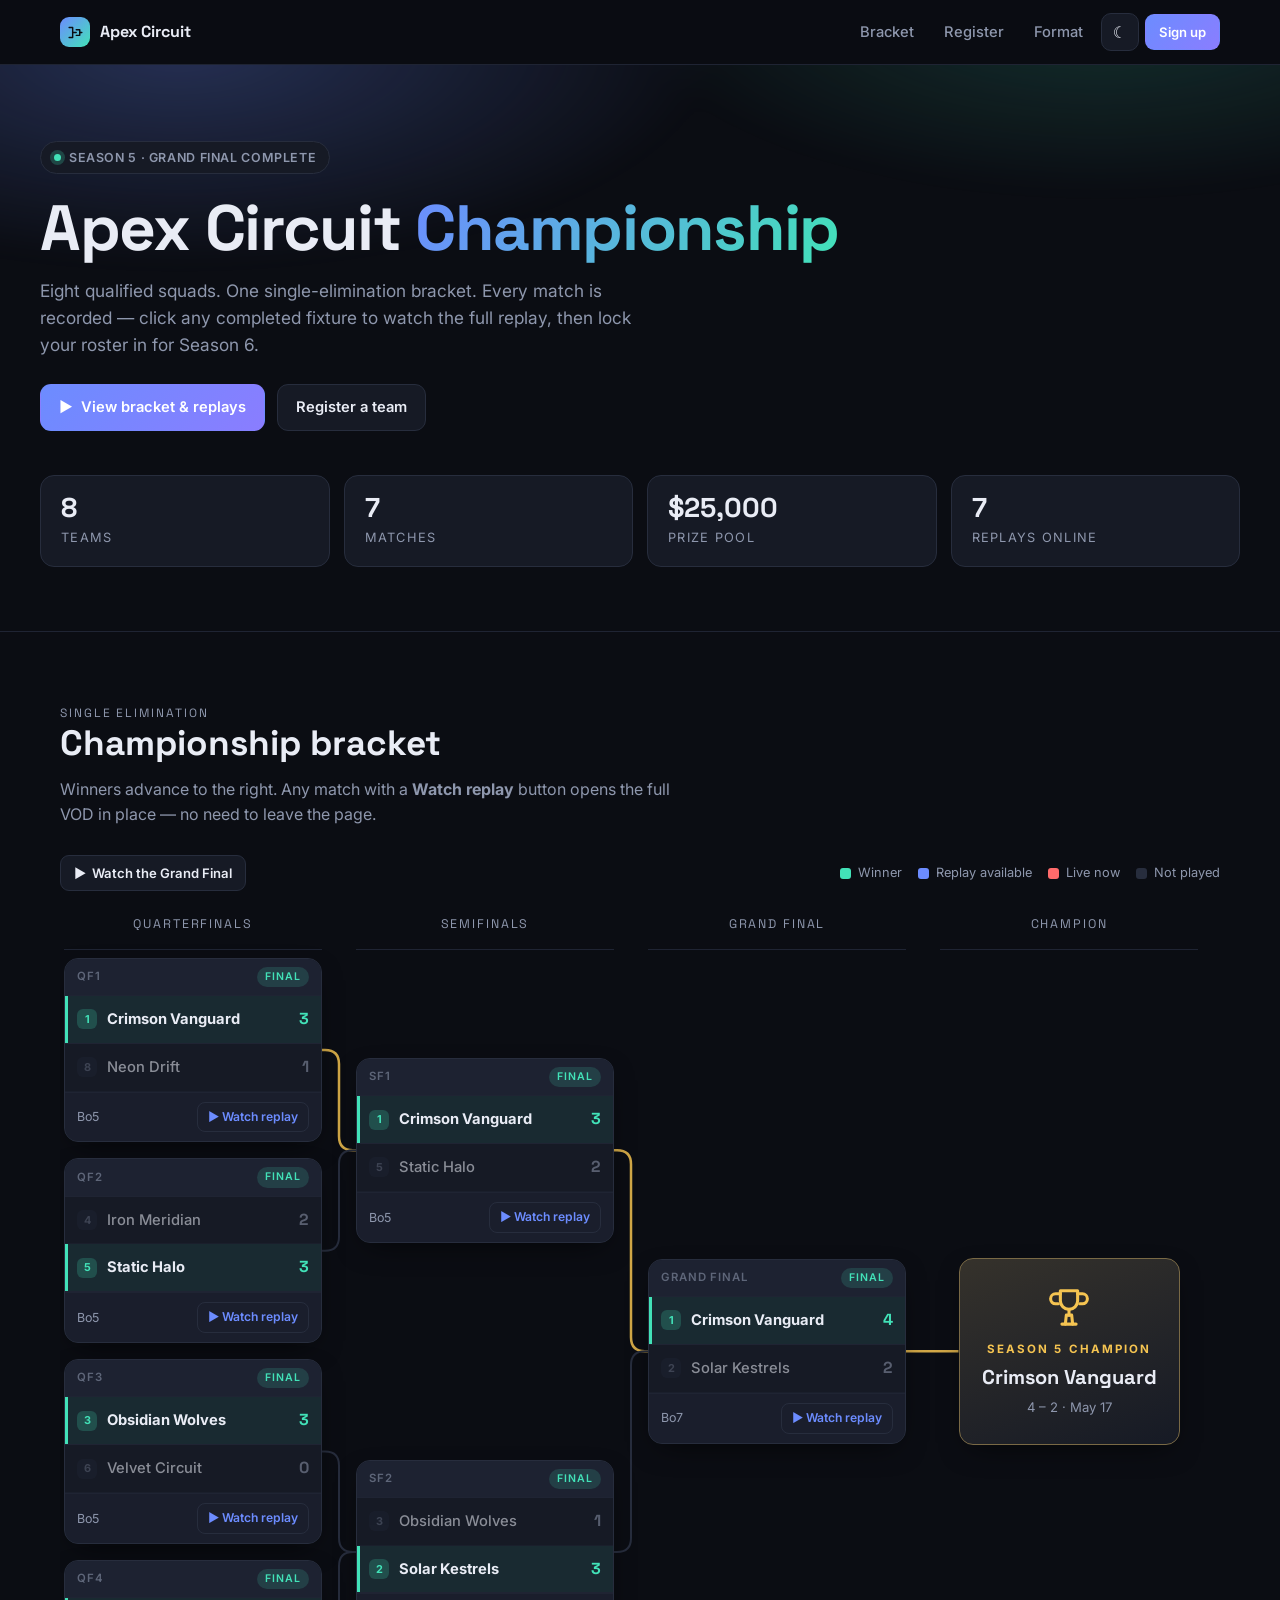
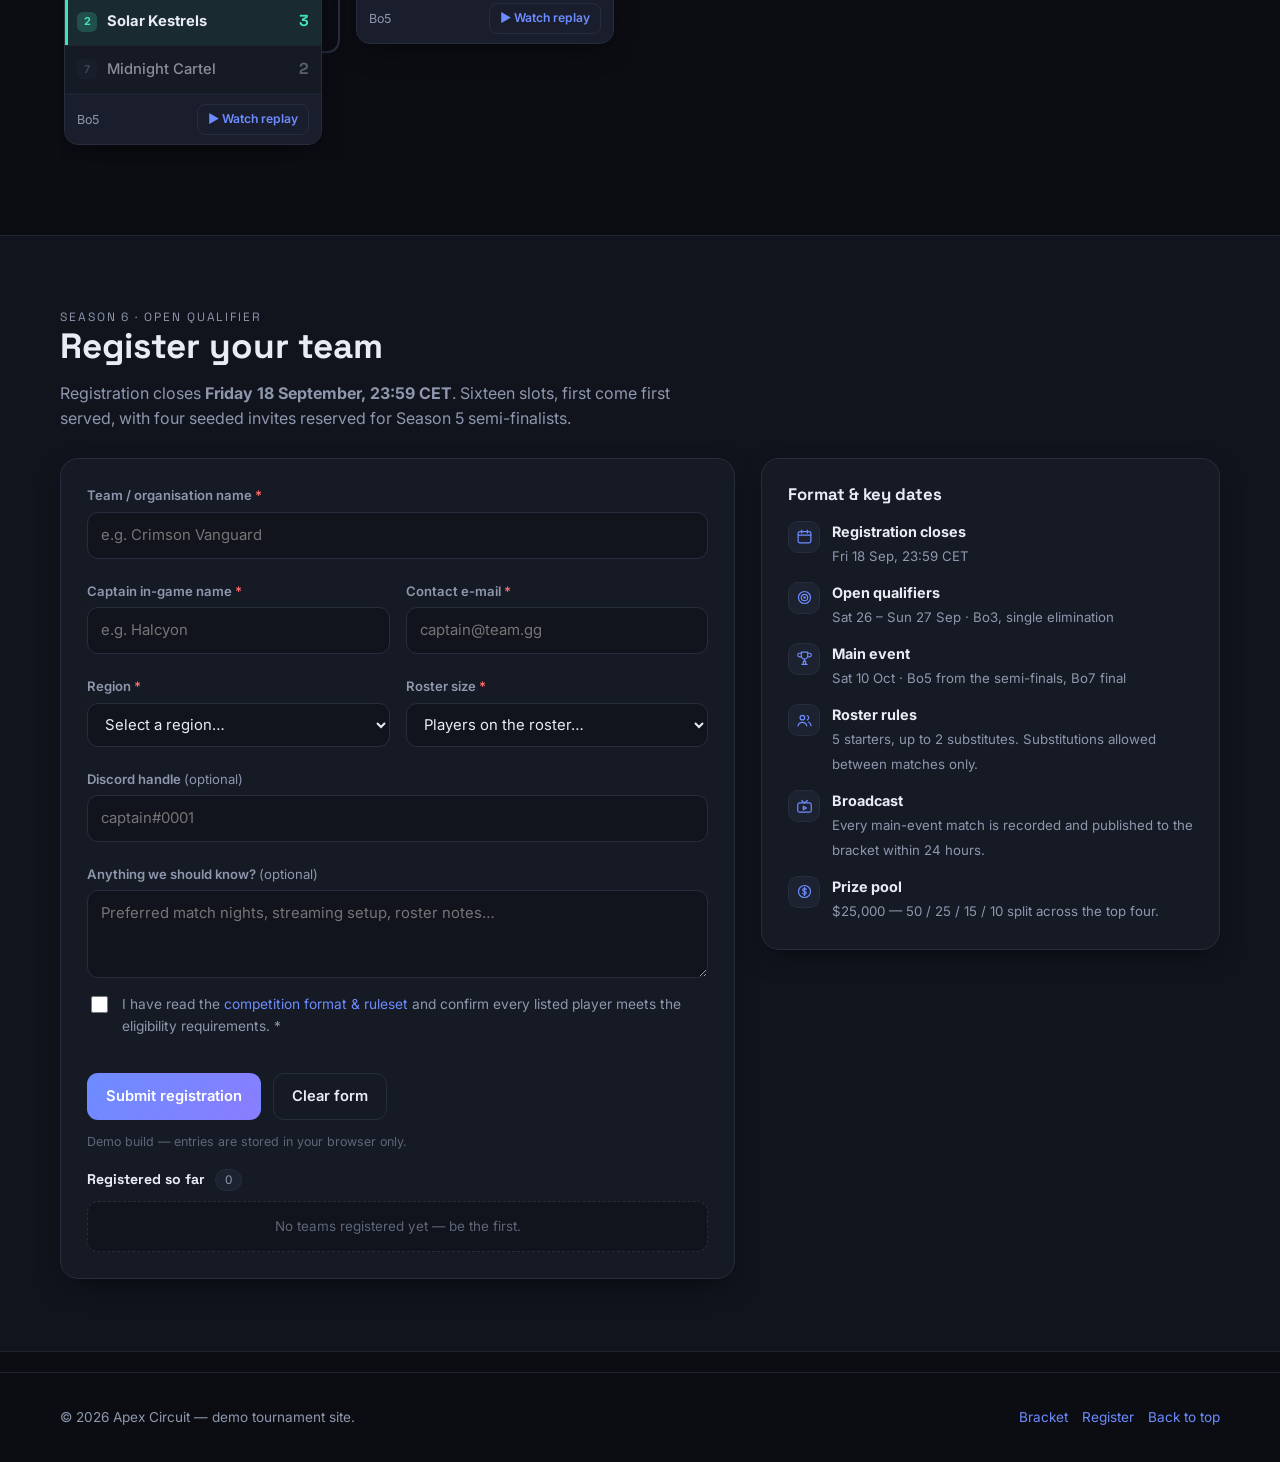
==== index.html @ 9f311370 "initial commit" ====
<!DOCTYPE html>
<html lang="en" data-theme="dark">
<head>
<meta charset="utf-8">
<meta name="viewport" content="width=device-width, initial-scale=1">
<title>Apex Circuit — Season 5 Championship</title>
<meta name="description" content="Live single-elimination bracket, match replays and open registration for the Apex Circuit championship series.">
<link rel="preconnect" href="https://fonts.googleapis.com">
<link rel="preconnect" href="https://fonts.gstatic.com" crossorigin>
<link href="https://fonts.googleapis.com/css2?family=Inter:wght@400;500;600;700&family=Space+Grotesk:wght@500;700&display=swap" rel="stylesheet">
<link rel="icon" href="data:image/svg+xml,<svg xmlns='http://www.w3.org/2000/svg' viewBox='0 0 100 100'><text y='.9em' font-size='90'>&#127942;</text></svg>">
<style>
/* ============================================================
   1. DESIGN TOKENS
   ============================================================ */
:root{
  --bg:#0b0d13;
  --bg-soft:#11141d;
  --surface:#161a25;
  --surface-2:#1d2231;
  --line:#272d3d;
  --line-soft:#1f2433;
  --text:#e9ecf5;
  --muted:#8e97ad;
  --faint:#5e6679;
  --accent:#6c8cff;
  --accent-2:#42e2b8;
  --gold:#f5c451;
  --danger:#ff6b6b;
  --shadow:0 10px 30px -12px rgba(0,0,0,.75);
  --radius:14px;
  --font:"Inter",system-ui,-apple-system,"Segoe UI",Roboto,sans-serif;
  --font-display:"Space Grotesk","Inter",system-ui,sans-serif;
  --maxw:1200px;
}
:root[data-theme="light"]{
  --bg:#f4f6fb;
  --bg-soft:#ffffff;
  --surface:#ffffff;
  --surface-2:#eef1f8;
  --line:#dde2ee;
  --line-soft:#e7eaf3;
  --text:#161a25;
  --muted:#5b6479;
  --faint:#8d95a8;
  --accent:#3b5bdb;
  --accent-2:#0ca678;
  --gold:#b8860b;
  --shadow:0 10px 30px -14px rgba(20,28,60,.28);
}

/* ============================================================
   2. BASE
   ============================================================ */
*,*::before,*::after{box-sizing:border-box}
html{scroll-behavior:smooth;scroll-padding-top:80px}
body{
  margin:0;background:var(--bg);color:var(--text);
  font-family:var(--font);font-size:16px;line-height:1.55;
  -webkit-font-smoothing:antialiased;
}
img{max-width:100%;display:block}
h1,h2,h3{font-family:var(--font-display);line-height:1.15;margin:0 0 .4em}
a{color:var(--accent);text-decoration:none}
a:hover{text-decoration:underline}
button{font:inherit;color:inherit}
:focus-visible{outline:2px solid var(--accent);outline-offset:3px;border-radius:6px}
.wrap{width:100%;max-width:var(--maxw);margin:0 auto;padding:0 20px}
.section{padding:72px 0}
.section__head{margin-bottom:28px}
.eyebrow{
  font-family:var(--font-display);font-size:.75rem;letter-spacing:.16em;
  text-transform:uppercase;color:var(--accent-2);margin:0 0 8px;
}
.section__head h2{font-size:clamp(1.6rem,3.4vw,2.2rem)}
.section__head p{color:var(--muted);margin:0;max-width:62ch}
.sr-only{position:absolute;width:1px;height:1px;padding:0;margin:-1px;overflow:hidden;clip:rect(0 0 0 0);white-space:nowrap;border:0}

/* ============================================================
   3. NAV
   ============================================================ */
.nav{
  position:sticky;top:0;z-index:60;
  background:color-mix(in srgb,var(--bg) 86%,transparent);
  backdrop-filter:blur(12px);border-bottom:1px solid var(--line-soft);
}
.nav__inner{display:flex;align-items:center;gap:18px;height:64px}
.brand{display:flex;align-items:center;gap:10px;font-family:var(--font-display);font-weight:700;color:var(--text)}
.brand:hover{text-decoration:none}
.brand__mark{
  width:30px;height:30px;border-radius:9px;display:grid;place-items:center;
  background:linear-gradient(135deg,var(--accent),var(--accent-2));color:#0b0d13;
}
.nav__links{display:flex;gap:6px;margin-left:auto;align-items:center}
.nav__links a:not(.btn){
  color:var(--muted);font-size:.92rem;font-weight:500;
  padding:8px 12px;border-radius:9px;
}
.nav__links a:not(.btn):hover{color:var(--text);background:var(--surface);text-decoration:none}
.nav__links a.btn:hover{text-decoration:none}
.btn{
  display:inline-flex;align-items:center;justify-content:center;gap:8px;
  padding:11px 18px;border-radius:11px;border:1px solid transparent;
  font-weight:600;font-size:.92rem;cursor:pointer;
  transition:transform .12s ease,filter .15s ease,background .15s ease,border-color .15s ease;
}
.btn:hover{text-decoration:none;transform:translateY(-1px)}
.btn:active{transform:translateY(0)}
.btn--primary{background:linear-gradient(135deg,var(--accent),#8a7dff);color:#fff}
.btn--primary:hover{filter:brightness(1.08)}
.btn--ghost{background:var(--surface);border-color:var(--line);color:var(--text)}
.btn--ghost:hover{border-color:var(--accent);color:var(--text)}
.btn--sm{padding:7px 13px;font-size:.82rem;border-radius:9px}
.icon-btn{
  width:38px;height:38px;display:grid;place-items:center;border-radius:10px;
  background:var(--surface);border:1px solid var(--line);cursor:pointer;
}
.icon-btn:hover{border-color:var(--accent)}
@media(max-width:760px){
  .nav__links a[data-optional]{display:none}
}
@media(max-width:560px){
  .nav__links a:not(.btn){display:none}
  .nav__links{gap:8px}
}

/* ============================================================
   4. HERO
   ============================================================ */
.hero{position:relative;overflow:hidden;border-bottom:1px solid var(--line-soft)}
.hero::before{
  content:"";position:absolute;inset:-40% -10% auto -10%;height:520px;
  background:
    radial-gradient(50% 60% at 20% 40%,rgba(108,140,255,.28),transparent 70%),
    radial-gradient(45% 55% at 80% 30%,rgba(66,226,184,.18),transparent 70%);
  filter:blur(10px);pointer-events:none;
}
.hero__inner{position:relative;padding:76px 0 64px}
.badge{
  display:inline-flex;align-items:center;gap:8px;padding:6px 13px;border-radius:999px;
  background:var(--surface);border:1px solid var(--line);
  font-size:.78rem;font-weight:600;letter-spacing:.05em;text-transform:uppercase;color:var(--muted);
}
.dot{width:7px;height:7px;border-radius:50%;background:var(--accent-2);box-shadow:0 0 0 4px color-mix(in srgb,var(--accent-2) 22%,transparent)}
.hero h1{font-size:clamp(2.2rem,6vw,4rem);margin:18px 0 12px;letter-spacing:-.02em}
.hero h1 span{background:linear-gradient(120deg,var(--accent),var(--accent-2));-webkit-background-clip:text;background-clip:text;color:transparent}
.hero p.lead{color:var(--muted);font-size:1.08rem;max-width:56ch;margin:0 0 26px}
.hero__cta{display:flex;flex-wrap:wrap;gap:12px}
.stats{
  display:grid;grid-template-columns:repeat(auto-fit,minmax(150px,1fr));gap:14px;margin-top:44px;
}
.stat{
  background:var(--surface);border:1px solid var(--line);border-radius:var(--radius);
  padding:18px 20px;
}
.stat__k{font-family:var(--font-display);font-size:1.7rem;font-weight:700;line-height:1}
.stat__l{color:var(--muted);font-size:.8rem;text-transform:uppercase;letter-spacing:.1em;margin-top:7px}

/* ============================================================
   5. BRACKET
   ============================================================ */
.bracket-toolbar{
  display:flex;flex-wrap:wrap;align-items:center;gap:10px;margin-bottom:18px;
}
.legend{display:flex;gap:16px;flex-wrap:wrap;margin-left:auto;font-size:.8rem;color:var(--muted)}
.legend span{display:inline-flex;align-items:center;gap:7px}
.swatch{width:11px;height:11px;border-radius:3px;background:var(--line)}
.swatch--win{background:var(--accent-2)}
.swatch--live{background:var(--danger)}
.swatch--video{background:var(--accent)}

.bracket-scroll{
  overflow-x:auto;overflow-y:hidden;padding:6px 4px 18px;
  scrollbar-width:thin;scrollbar-color:var(--line) transparent;
  -webkit-overflow-scrolling:touch;
}
.bracket-scroll::-webkit-scrollbar{height:10px}
.bracket-scroll::-webkit-scrollbar-thumb{background:var(--line);border-radius:99px}
.bracket-canvas{position:relative;min-width:max-content}
.links{position:absolute;inset:0;width:100%;height:100%;pointer-events:none;overflow:visible}
.links path{fill:none;stroke:var(--line);stroke-width:2}
.links path.is-champ{stroke:var(--gold);stroke-width:2.5;opacity:.85}

.rounds{display:flex;gap:34px;position:relative;z-index:1}
.round{display:flex;flex-direction:column;flex:0 0 258px;width:258px}
.round__title{
  font-family:var(--font-display);font-size:.78rem;letter-spacing:.15em;text-transform:uppercase;
  color:var(--muted);text-align:center;padding-bottom:14px;margin-bottom:8px;
  border-bottom:1px solid var(--line-soft);
}
.round__body{flex:1;display:flex;flex-direction:column;justify-content:space-around;gap:16px}

.match{
  background:var(--surface);border:1px solid var(--line);border-radius:var(--radius);
  overflow:hidden;box-shadow:var(--shadow);cursor:default;
  transition:border-color .16s ease,transform .16s ease,box-shadow .16s ease;
  position:relative;
}
.match.is-playable{cursor:pointer}
.match.is-playable:hover,.match.is-playable:focus-visible{
  border-color:var(--accent);transform:translateY(-2px);
}
.match__meta{
  display:flex;align-items:center;justify-content:space-between;gap:8px;
  padding:8px 12px;background:var(--surface-2);border-bottom:1px solid var(--line-soft);
  font-size:.71rem;letter-spacing:.08em;text-transform:uppercase;color:var(--faint);font-weight:600;
}
.pill{
  display:inline-flex;align-items:center;gap:5px;padding:2px 8px;border-radius:999px;
  background:var(--line-soft);color:var(--muted);font-size:.66rem;
}
.pill--live{background:color-mix(in srgb,var(--danger) 18%,transparent);color:var(--danger)}
.pill--live .dot{background:var(--danger);box-shadow:none;animation:pulse 1.4s infinite}
@keyframes pulse{50%{opacity:.35}}
.pill--done{background:color-mix(in srgb,var(--accent-2) 15%,transparent);color:var(--accent-2)}

.team{
  display:flex;align-items:center;gap:10px;padding:11px 12px;
  border-bottom:1px solid var(--line-soft);position:relative;
}
.team:last-of-type{border-bottom:0}
.team.is-winner{background:color-mix(in srgb,var(--accent-2) 8%,transparent)}
.team.is-winner::before{
  content:"";position:absolute;left:0;top:0;bottom:0;width:3px;background:var(--accent-2);
}
.team.is-loser{opacity:.55}
.seed{
  flex:0 0 auto;min-width:20px;height:20px;border-radius:6px;display:grid;place-items:center;
  background:var(--surface-2);color:var(--faint);font-size:.68rem;font-weight:700;padding:0 5px;
}
.team.is-winner .seed{background:color-mix(in srgb,var(--accent-2) 20%,transparent);color:var(--accent-2)}
.team__name{
  flex:1;min-width:0;font-size:.92rem;font-weight:500;
  white-space:nowrap;overflow:hidden;text-overflow:ellipsis;
}
.team.is-winner .team__name{font-weight:700}
.team__name.is-tbd{color:var(--faint);font-style:italic;font-weight:400}
.team__score{
  font-family:var(--font-display);font-weight:700;font-size:1rem;
  min-width:22px;text-align:right;color:var(--muted);
}
.team.is-winner .team__score{color:var(--accent-2)}

.match__foot{
  display:flex;align-items:center;gap:8px;padding:9px 12px;
  border-top:1px solid var(--line-soft);background:color-mix(in srgb,var(--surface-2) 60%,transparent);
  font-size:.78rem;color:var(--muted);
}
.match__foot .watch{
  margin-left:auto;display:inline-flex;align-items:center;gap:6px;
  background:transparent;border:1px solid var(--line);color:var(--accent);
  padding:5px 10px;border-radius:8px;font-size:.76rem;font-weight:600;cursor:pointer;
}
.match.is-playable:hover .watch{background:var(--accent);border-color:var(--accent);color:#fff}

/* Champion column */
.champ-card{
  align-self:center;margin:auto 0;text-align:center;padding:26px 22px;
  background:linear-gradient(160deg,color-mix(in srgb,var(--gold) 14%,var(--surface)),var(--surface));
  border:1px solid color-mix(in srgb,var(--gold) 40%,var(--line));
  border-radius:var(--radius);box-shadow:var(--shadow);
}
.champ-card .trophy{display:flex;justify-content:center;color:var(--gold);line-height:0}
.champ-card .trophy svg{width:46px;height:46px}
.champ-card .label{
  font-size:.72rem;letter-spacing:.18em;text-transform:uppercase;color:var(--gold);
  font-weight:700;margin:10px 0 4px;
}
.champ-card .name{font-family:var(--font-display);font-size:1.25rem;font-weight:700}
.champ-card .sub{color:var(--muted);font-size:.82rem;margin-top:4px}

.scroll-hint{display:none;font-size:.8rem;color:var(--faint);margin-top:-6px}
@media(max-width:900px){.scroll-hint{display:block}}

/* ============================================================
   6. MODAL / VIDEO
   ============================================================ */
dialog#videoModal{
  border:0;padding:0;background:transparent;color:var(--text);
  width:min(940px,94vw);max-width:none;
}
dialog#videoModal::backdrop{background:rgba(5,7,12,.82);backdrop-filter:blur(4px)}
.modal{
  background:var(--surface);border:1px solid var(--line);border-radius:18px;
  overflow:hidden;box-shadow:0 30px 80px -30px #000;
}
.modal__head{display:flex;align-items:flex-start;gap:14px;padding:18px 20px}
.modal__head h3{margin:0;font-size:1.05rem}
.modal__head .meta{color:var(--muted);font-size:.82rem;margin-top:3px}
.modal__close{
  margin-left:auto;flex:0 0 auto;width:34px;height:34px;border-radius:9px;
  background:var(--surface-2);border:1px solid var(--line);cursor:pointer;font-size:1rem;line-height:1;
}
.modal__close:hover{border-color:var(--danger);color:var(--danger)}
.video-frame{position:relative;aspect-ratio:16/9;background:#000;width:100%}
.video-frame iframe{position:absolute;inset:0;width:100%;height:100%;border:0}
.video-fallback{
  position:absolute;inset:0;display:grid;place-content:center;gap:14px;justify-items:center;
  text-align:center;padding:24px;background:var(--surface-2);
}
.modal__score{
  display:flex;align-items:center;justify-content:center;gap:18px;
  padding:16px 20px;border-top:1px solid var(--line-soft);flex-wrap:wrap;
}
.modal__team{display:flex;align-items:center;gap:9px;font-weight:600}
.modal__team.win{color:var(--accent-2)}
.modal__team .s{font-family:var(--font-display);font-size:1.35rem}
.modal__vs{color:var(--faint);font-size:.78rem;letter-spacing:.14em;text-transform:uppercase}
.modal__foot{padding:0 20px 18px;display:flex;gap:10px;flex-wrap:wrap;justify-content:center}

/* ============================================================
   7. SIGNUP
   ============================================================ */
.signup-grid{display:grid;grid-template-columns:1.25fr .85fr;gap:26px;align-items:start}
@media(max-width:860px){.signup-grid{grid-template-columns:1fr}}
.card{
  background:var(--surface);border:1px solid var(--line);
  border-radius:18px;padding:26px;box-shadow:var(--shadow);
}
.form-grid{display:grid;grid-template-columns:1fr 1fr;gap:16px}
@media(max-width:620px){.form-grid{grid-template-columns:1fr}}
.field{display:flex;flex-direction:column;gap:6px}
.field--full{grid-column:1/-1}
.field label{font-size:.82rem;font-weight:600;color:var(--muted)}
.field label .req{color:var(--danger)}
.field input,.field select,.field textarea{
  width:100%;padding:11px 13px;border-radius:11px;
  background:var(--bg-soft);border:1px solid var(--line);color:var(--text);
  font:inherit;font-size:.93rem;transition:border-color .15s ease,box-shadow .15s ease;
}
.field textarea{resize:vertical;min-height:88px}
.field input:focus,.field select:focus,.field textarea:focus{
  outline:0;border-color:var(--accent);box-shadow:0 0 0 3px color-mix(in srgb,var(--accent) 22%,transparent);
}
.field.has-error input,.field.has-error select{border-color:var(--danger)}
.err{color:var(--danger);font-size:.76rem;margin:0}
.err:not(:empty){margin-top:4px}
.check{
  grid-column:1/-1;display:flex;gap:11px;align-items:flex-start;
  font-size:.86rem;color:var(--muted);
}
.check input{width:17px;height:17px;margin-top:2px;accent-color:var(--accent);flex:0 0 auto}
.form-actions{grid-column:1/-1;display:flex;gap:12px;align-items:center;flex-wrap:wrap;margin-top:4px}
.form-note{font-size:.78rem;color:var(--faint)}

.info-list{list-style:none;margin:0;padding:0;display:grid;gap:14px}
.info-list li{display:flex;gap:12px;align-items:flex-start}
.info-list .ico{
  flex:0 0 auto;width:32px;height:32px;border-radius:10px;display:grid;place-items:center;
  background:var(--surface-2);border:1px solid var(--line);color:var(--accent);
}
.info-list .ico svg{width:17px;height:17px}
.info-list b{display:block;font-size:.9rem}
.info-list span{color:var(--muted);font-size:.83rem}

.roster{margin-top:18px}
.roster__head{display:flex;align-items:center;gap:10px;margin-bottom:10px}
.roster__head h4{margin:0;font-size:.88rem;font-family:var(--font-display)}
.roster__count{
  background:var(--surface-2);border:1px solid var(--line);border-radius:999px;
  padding:1px 9px;font-size:.74rem;color:var(--muted);
}
.roster ul{list-style:none;margin:0;padding:0;display:grid;gap:8px;max-height:260px;overflow:auto}
.roster li{
  display:flex;align-items:center;gap:10px;padding:9px 12px;
  background:var(--bg-soft);border:1px solid var(--line-soft);border-radius:11px;font-size:.86rem;
}
.roster li .t{font-weight:600;flex:1;min-width:0;overflow:hidden;text-overflow:ellipsis;white-space:nowrap}
.roster li .r{color:var(--faint);font-size:.74rem;text-transform:uppercase;letter-spacing:.08em}
.roster li button{
  background:transparent;border:0;color:var(--faint);cursor:pointer;padding:2px 4px;border-radius:6px;
}
.roster li button:hover{color:var(--danger)}
.roster .empty{color:var(--faint);font-size:.84rem;padding:14px;text-align:center;
  border:1px dashed var(--line);border-radius:11px}

/* Toast */
.toast{
  position:fixed;left:50%;bottom:26px;transform:translate(-50%,16px);
  opacity:0;pointer-events:none;visibility:hidden;
  background:var(--surface);border:1px solid var(--accent-2);color:var(--text);
  padding:13px 20px;border-radius:13px;box-shadow:var(--shadow);z-index:200;
  display:flex;align-items:center;gap:10px;font-size:.9rem;font-weight:500;
  transition:transform .32s cubic-bezier(.2,.9,.3,1.2),opacity .24s ease,visibility .24s;
  max-width:92vw;
}
.toast.show{transform:translate(-50%,0);opacity:1;pointer-events:auto;visibility:visible}

/* ============================================================
   8. FOOTER
   ============================================================ */
.footer{border-top:1px solid var(--line-soft);padding:34px 0;margin-top:20px}
.footer__inner{display:flex;flex-wrap:wrap;gap:14px;align-items:center;color:var(--muted);font-size:.85rem}
.footer__inner .sp{margin-left:auto}

@media(prefers-reduced-motion:reduce){
  *,*::before,*::after{animation-duration:.01ms!important;transition-duration:.01ms!important}
  html{scroll-behavior:auto}
}
</style>
</head>
<body>

<!-- ============================ NAV ============================ -->
<header class="nav">
  <div class="wrap nav__inner">
    <a class="brand" href="#top"><span class="brand__mark"><svg viewBox="0 0 24 24" width="17" height="17" fill="none" stroke="currentColor" stroke-width="2" stroke-linecap="round" stroke-linejoin="round" aria-hidden="true"><path d="M3 5h5v14H3"/><path d="M8 12h5"/><path d="M13 8h5v8h-5"/><path d="M18 12h3"/></svg></span> Apex&nbsp;Circuit</a>
    <nav class="nav__links">
      <a href="#bracket">Bracket</a>
      <a href="#signup">Register</a>
      <a href="#rules" data-optional>Format</a>
      <button class="icon-btn" id="themeToggle" type="button" aria-label="Toggle colour theme" title="Toggle colour theme">&#9790;</button>
      <a class="btn btn--primary btn--sm" href="#signup">Sign up</a>
    </nav>
  </div>
</header>

<!-- ============================ HERO ============================ -->
<main id="top">
<section class="hero">
  <div class="wrap hero__inner">
    <span class="badge"><span class="dot"></span> Season 5 &middot; Grand Final complete</span>
    <h1>Apex Circuit <span>Championship</span></h1>
    <p class="lead">Eight qualified squads. One single-elimination bracket. Every match is recorded &mdash;
      click any completed fixture to watch the full replay, then lock your roster in for Season&nbsp;6.</p>
    <div class="hero__cta">
      <a class="btn btn--primary" href="#bracket">&#9654;&nbsp; View bracket &amp; replays</a>
      <a class="btn btn--ghost" href="#signup">Register a team</a>
    </div>
    <div class="stats">
      <div class="stat"><div class="stat__k" id="statTeams">8</div><div class="stat__l">Teams</div></div>
      <div class="stat"><div class="stat__k" id="statMatches">7</div><div class="stat__l">Matches</div></div>
      <div class="stat"><div class="stat__k">$25,000</div><div class="stat__l">Prize pool</div></div>
      <div class="stat"><div class="stat__k" id="statReplays">7</div><div class="stat__l">Replays online</div></div>
    </div>
  </div>
</section>

<!-- ============================ BRACKET ============================ -->
<section class="section" id="bracket">
  <div class="wrap">
    <div class="section__head">
      <p class="eyebrow">Single elimination</p>
      <h2>Championship bracket</h2>
      <p>Winners advance to the right. Any match with a <strong>Watch replay</strong> button opens the full VOD in place &mdash; no need to leave the page.</p>
    </div>

    <div class="bracket-toolbar">
      <button class="btn btn--ghost btn--sm" id="watchFinal" type="button">&#9654;&nbsp; Watch the Grand Final</button>
      <div class="legend">
        <span><i class="swatch swatch--win"></i> Winner</span>
        <span><i class="swatch swatch--video"></i> Replay available</span>
        <span><i class="swatch swatch--live"></i> Live now</span>
        <span><i class="swatch"></i> Not played</span>
      </div>
    </div>
    <p class="scroll-hint">&#8592; Swipe sideways to see every round &#8594;</p>

    <div class="bracket-scroll" id="bracketScroll">
      <div class="bracket-canvas" id="bracketCanvas">
        <svg class="links" id="bracketLinks" aria-hidden="true"></svg>
        <div class="rounds" id="rounds"></div>
      </div>
    </div>
  </div>
</section>

<!-- ============================ SIGNUP ============================ -->
<section class="section" id="signup" style="background:var(--bg-soft);border-top:1px solid var(--line-soft);border-bottom:1px solid var(--line-soft)">
  <div class="wrap">
    <div class="section__head">
      <p class="eyebrow">Season 6 &middot; Open qualifier</p>
      <h2>Register your team</h2>
      <p>Registration closes <strong>Friday 18 September, 23:59 CET</strong>. Sixteen slots, first come first served, with four seeded invites reserved for Season&nbsp;5 semi-finalists.</p>
    </div>

    <div class="signup-grid">
      <!-- FORM -->
      <div class="card">
        <form id="signupForm" novalidate>
          <div class="form-grid">
            <div class="field field--full">
              <label for="team">Team / organisation name <span class="req">*</span></label>
              <input id="team" name="team" type="text" autocomplete="organization" placeholder="e.g. Crimson Vanguard" required>
              <p class="err" data-err-for="team"></p>
            </div>

            <div class="field">
              <label for="captain">Captain in-game name <span class="req">*</span></label>
              <input id="captain" name="captain" type="text" autocomplete="nickname" placeholder="e.g. Halcyon" required>
              <p class="err" data-err-for="captain"></p>
            </div>

            <div class="field">
              <label for="email">Contact e-mail <span class="req">*</span></label>
              <input id="email" name="email" type="email" autocomplete="email" placeholder="captain@team.gg" required>
              <p class="err" data-err-for="email"></p>
            </div>

            <div class="field">
              <label for="region">Region <span class="req">*</span></label>
              <select id="region" name="region" required>
                <option value="">Select a region&hellip;</option>
                <option>EU West</option>
                <option>EU Nordic</option>
                <option>North America</option>
                <option>South America</option>
                <option>APAC</option>
                <option>Oceania</option>
              </select>
              <p class="err" data-err-for="region"></p>
            </div>

            <div class="field">
              <label for="roster">Roster size <span class="req">*</span></label>
              <select id="roster" name="roster" required>
                <option value="">Players on the roster&hellip;</option>
                <option value="5">5 (starters only)</option>
                <option value="6">6 (one substitute)</option>
                <option value="7">7 (two substitutes)</option>
              </select>
              <p class="err" data-err-for="roster"></p>
            </div>

            <div class="field field--full">
              <label for="discord">Discord handle <span style="font-weight:400;text-transform:none">(optional)</span></label>
              <input id="discord" name="discord" type="text" placeholder="captain#0001">
              <p class="err" data-err-for="discord"></p>
            </div>

            <div class="field field--full">
              <label for="notes">Anything we should know? <span style="font-weight:400;text-transform:none">(optional)</span></label>
              <textarea id="notes" name="notes" placeholder="Preferred match nights, streaming setup, roster notes&hellip;"></textarea>
            </div>

            <label class="check field--full">
              <input type="checkbox" id="agree" name="agree" required>
              <span>I have read the <a href="#rules">competition format &amp; ruleset</a> and confirm every listed player meets the eligibility requirements. <span class="req">*</span></span>
            </label>
            <p class="err" data-err-for="agree" style="grid-column:1/-1;margin-top:-10px"></p>

            <div class="form-actions">
              <button class="btn btn--primary" type="submit">Submit registration</button>
              <button class="btn btn--ghost" type="reset">Clear form</button>
              <span class="form-note">Demo build &mdash; entries are stored in your browser only.</span>
            </div>
          </div>
        </form>

        <div class="roster">
          <div class="roster__head">
            <h4>Registered so far</h4>
            <span class="roster__count" id="rosterCount">0</span>
          </div>
          <ul id="rosterList"></ul>
        </div>
      </div>

      <!-- INFO -->
      <div class="card" id="rules">
        <h3 style="font-size:1.05rem">Format &amp; key dates</h3>
        <ul class="info-list" style="margin-top:16px">
          <li><span class="ico"><svg viewBox="0 0 24 24" fill="none" stroke="currentColor" stroke-width="1.7" stroke-linecap="round" stroke-linejoin="round" aria-hidden="true"><rect x="3" y="5" width="18" height="16" rx="2.5"/><path d="M3 10h18M8 3v4M16 3v4"/></svg></span><div><b>Registration closes</b><span>Fri 18 Sep, 23:59 CET</span></div></li>
          <li><span class="ico"><svg viewBox="0 0 24 24" fill="none" stroke="currentColor" stroke-width="1.7" stroke-linecap="round" stroke-linejoin="round" aria-hidden="true"><circle cx="12" cy="12" r="8.5"/><circle cx="12" cy="12" r="4.5"/><circle cx="12" cy="12" r="1"/></svg></span><div><b>Open qualifiers</b><span>Sat 26 &ndash; Sun 27 Sep &middot; Bo3, single elimination</span></div></li>
          <li><span class="ico"><svg viewBox="0 0 24 24" fill="none" stroke="currentColor" stroke-width="1.7" stroke-linecap="round" stroke-linejoin="round" aria-hidden="true"><path d="M7.5 3h9v5.2a4.5 4.5 0 0 1-9 0V3Z"/><path d="M7.5 4.6H5a2.6 2.6 0 0 0 0 5.2h1.4"/><path d="M16.5 4.6H19a2.6 2.6 0 0 1 0 5.2h-1.4"/><path d="M12 12.7v3"/><path d="M10.1 20.4l.5-4.7h2.8l.5 4.7"/><path d="M8.3 20.4h7.4"/></svg></span><div><b>Main event</b><span>Sat 10 Oct &middot; Bo5 from the semi-finals, Bo7 final</span></div></li>
          <li><span class="ico"><svg viewBox="0 0 24 24" fill="none" stroke="currentColor" stroke-width="1.7" stroke-linecap="round" stroke-linejoin="round" aria-hidden="true"><circle cx="9" cy="8" r="3.2"/><path d="M2.8 19.5a6.4 6.4 0 0 1 12.4 0"/><path d="M16 5.2a3.2 3.2 0 0 1 0 5.9"/><path d="M17.6 14.2a6.4 6.4 0 0 1 3.6 5.3"/></svg></span><div><b>Roster rules</b><span>5 starters, up to 2 substitutes. Substitutions allowed between matches only.</span></div></li>
          <li><span class="ico"><svg viewBox="0 0 24 24" fill="none" stroke="currentColor" stroke-width="1.7" stroke-linecap="round" stroke-linejoin="round" aria-hidden="true"><rect x="2.5" y="7" width="19" height="13" rx="2.5"/><path d="M8 3.5l4 3.5 4-3.5"/><path d="M10.3 11.6l4.4 2.4-4.4 2.4z"/></svg></span><div><b>Broadcast</b><span>Every main-event match is recorded and published to the bracket within 24 hours.</span></div></li>
          <li><span class="ico"><svg viewBox="0 0 24 24" fill="none" stroke="currentColor" stroke-width="1.7" stroke-linecap="round" stroke-linejoin="round" aria-hidden="true"><circle cx="12" cy="12" r="8.5"/><path d="M14.6 9.2A2.9 2.9 0 0 0 12 7.8c-1.6 0-2.6.9-2.6 2s1 1.8 2.6 2.1 2.6.9 2.6 2-1 2-2.6 2a2.9 2.9 0 0 1-2.6-1.4"/><path d="M12 6.3v11.4"/></svg></span><div><b>Prize pool</b><span>$25,000 &mdash; 50 / 25 / 15 / 10 split across the top four.</span></div></li>
        </ul>
      </div>
    </div>
  </div>
</section>
</main>

<!-- ============================ FOOTER ============================ -->
<footer class="footer">
  <div class="wrap footer__inner">
    <span>&copy; <span id="year"></span> Apex Circuit &mdash; demo tournament site.</span>
    <span class="sp"></span>
    <a href="#bracket">Bracket</a>
    <a href="#signup">Register</a>
    <a href="#top">Back to top</a>
  </div>
</footer>

<!-- ============================ VIDEO MODAL ============================ -->
<dialog id="videoModal" aria-labelledby="videoTitle">
  <div class="modal">
    <div class="modal__head">
      <div>
        <h3 id="videoTitle">Match replay</h3>
        <p class="meta" id="videoMeta"></p>
      </div>
      <button class="modal__close" id="videoClose" type="button" aria-label="Close replay">&#10005;</button>
    </div>
    <div class="video-frame" id="videoFrame"></div>
    <div class="modal__score" id="videoScore"></div>
    <div class="modal__foot">
      <a class="btn btn--ghost btn--sm" id="videoExternal" href="#" target="_blank" rel="noopener noreferrer">Open on YouTube &#8599;</a>
    </div>
  </div>
</dialog>

<div class="toast" id="toast" role="status" aria-live="polite"></div>

<script>
/* ==================================================================
   TOURNAMENT DATA  —  this is the only block you need to edit.
   ------------------------------------------------------------------
   status : "completed" | "live" | "scheduled"
   winner : 0 (top team) | 1 (bottom team) | null
   video  : any YouTube URL (watch / youtu.be / shorts / embed),
            any other URL (opens as a link), or "" for none.
   feeds  : { match: "<id of next match>", slot: 0|1 }
   ================================================================== */
const TOURNAMENT = {
  name: "Apex Circuit — Season 5 Championship",
  rounds: [
    {
      id: "qf",
      name: "Quarterfinals",
      matches: [
        {
          id: "QF1", label: "QF1", date: "May 3", format: "Bo5", status: "completed", winner: 0,
          teams: [ {name:"Crimson Vanguard", seed:1, score:3}, {name:"Neon Drift", seed:8, score:1} ],
          video: "https://www.youtube.com/watch?v=dQw4w9WgXcQ",
          feeds: { match:"SF1", slot:0 }
        },
        {
          id: "QF2", label: "QF2", date: "May 3", format: "Bo5", status: "completed", winner: 1,
          teams: [ {name:"Iron Meridian", seed:4, score:2}, {name:"Static Halo", seed:5, score:3} ],
          video: "https://www.youtube.com/watch?v=aqz-KE-bpKQ",
          feeds: { match:"SF1", slot:1 }
        },
        {
          id: "QF3", label: "QF3", date: "May 4", format: "Bo5", status: "completed", winner: 0,
          teams: [ {name:"Obsidian Wolves", seed:3, score:3}, {name:"Velvet Circuit", seed:6, score:0} ],
          video: "https://www.youtube.com/watch?v=jNQXAC9IVRw",
          feeds: { match:"SF2", slot:0 }
        },
        {
          id: "QF4", label: "QF4", date: "May 4", format: "Bo5", status: "completed", winner: 0,
          teams: [ {name:"Solar Kestrels", seed:2, score:3}, {name:"Midnight Cartel", seed:7, score:2} ],
          video: "https://www.youtube.com/watch?v=M7lc1UVf-VE",
          feeds: { match:"SF2", slot:1 }
        }
      ]
    },
    {
      id: "sf",
      name: "Semifinals",
      matches: [
        {
          id: "SF1", label: "SF1", date: "May 10", format: "Bo5", status: "completed", winner: 0,
          teams: [ {name:"Crimson Vanguard", seed:1, score:3}, {name:"Static Halo", seed:5, score:2} ],
          video: "https://www.youtube.com/watch?v=9bZkp7q19f0",
          feeds: { match:"F1", slot:0 }
        },
        {
          id: "SF2", label: "SF2", date: "May 10", format: "Bo5", status: "completed", winner: 1,
          teams: [ {name:"Obsidian Wolves", seed:3, score:1}, {name:"Solar Kestrels", seed:2, score:3} ],
          video: "https://www.youtube.com/watch?v=kJQP7kiw5Fk",
          feeds: { match:"F1", slot:1 }
        }
      ]
    },
    {
      id: "f",
      name: "Grand Final",
      matches: [
        {
          id: "F1", label: "Grand Final", date: "May 17", format: "Bo7", status: "completed", winner: 0,
          teams: [ {name:"Crimson Vanguard", seed:1, score:4}, {name:"Solar Kestrels", seed:2, score:2} ],
          video: "https://www.youtube.com/watch?v=dQw4w9WgXcQ",
          feeds: null
        }
      ]
    }
  ]
};

/* ==================================================================
   HELPERS
   ================================================================== */
const $  = (s, r = document) => r.querySelector(s);
const $$ = (s, r = document) => Array.from(r.querySelectorAll(s));
const allMatches = () => TOURNAMENT.rounds.flatMap(r => r.matches);
const matchById = id => allMatches().find(m => m.id === id);

/** Turn any YouTube URL into an embeddable one. Returns null if not YouTube. */
function toEmbedUrl(url){
  if(!url) return null;
  let id = null;
  try{
    const u = new URL(url, location.href);
    const host = u.hostname.replace(/^www\./, "");
    if(host === "youtu.be")                       id = u.pathname.slice(1);
    else if(host.endsWith("youtube.com")){
      if(u.searchParams.get("v"))                 id = u.searchParams.get("v");
      else if(u.pathname.startsWith("/embed/"))   id = u.pathname.split("/")[2];
      else if(u.pathname.startsWith("/shorts/"))  id = u.pathname.split("/")[2];
      else if(u.pathname.startsWith("/live/"))    id = u.pathname.split("/")[2];
    }
  }catch(e){ return null; }
  if(!id || !/^[\w-]{6,20}$/.test(id)) return null;
  return "https://www.youtube.com/embed/" + id + "?autoplay=1&rel=0&modestbranding=1";
}

const hasVideo   = m => !!(m.video && m.video.trim());
const isPlayable = m => m.status !== "scheduled" && hasVideo(m);
const winnerOf   = m => (m.status === "completed" && m.winner !== null && m.winner !== undefined)
                        ? m.teams[m.winner] : null;

/* ==================================================================
   BRACKET RENDERING
   ================================================================== */
function statusPill(m){
  if(m.status === "live")      return '<span class="pill pill--live"><span class="dot"></span>Live</span>';
  if(m.status === "completed") return '<span class="pill pill--done">Final</span>';
  return '<span class="pill">' + (m.date || "TBD") + '</span>';
}

function teamRow(m, i){
  const t   = m.teams[i] || {};
  const nm  = (t.name || "").trim();
  const done = m.status === "completed" && m.winner !== null && m.winner !== undefined;
  const cls = ["team"];
  if(done && m.winner === i) cls.push("is-winner");
  if(done && m.winner !== i) cls.push("is-loser");
  const score = (t.score === null || t.score === undefined || t.score === "") ? "&ndash;" : t.score;
  return '<div class="' + cls.join(" ") + '">' +
      '<span class="seed">' + (t.seed ? t.seed : "&ndash;") + '</span>' +
      '<span class="team__name' + (nm ? "" : " is-tbd") + '">' + (nm || "To be decided") + '</span>' +
      '<span class="team__score">' + score + '</span>' +
    '</div>';
}

function matchCard(m){
  const playable = isPlayable(m);
  const el = document.createElement("article");
  el.className = "match" + (playable ? " is-playable" : "");
  el.id = "match-" + m.id;
  el.dataset.match = m.id;
  if(playable){
    el.tabIndex = 0;
    el.setAttribute("role", "button");
    el.setAttribute("aria-label",
      "Watch replay: " + m.teams[0].name + " versus " + m.teams[1].name);
  }
  const foot = playable
    ? '<div class="match__foot"><span>' + (m.format || "") + '</span>' +
      '<button class="watch" type="button" tabindex="-1">&#9654; Watch replay</button></div>'
    : (m.status === "scheduled"
        ? '<div class="match__foot"><span>' + (m.format || "") + '</span>' +
          '<span style="margin-left:auto;color:var(--faint)">Not played yet</span></div>'
        : '<div class="match__foot"><span>' + (m.format || "") + '</span>' +
          '<span style="margin-left:auto;color:var(--faint)">Replay coming soon</span></div>');

  el.innerHTML =
    '<header class="match__meta"><span>' + m.label + '</span>' + statusPill(m) + '</header>' +
    teamRow(m, 0) + teamRow(m, 1) + foot;

  if(playable){
    el.addEventListener("click", () => openVideo(m.id));
    el.addEventListener("keydown", e => {
      if(e.key === "Enter" || e.key === " "){ e.preventDefault(); openVideo(m.id); }
    });
  }
  return el;
}

function renderBracket(){
  const host = $("#rounds");
  host.innerHTML = "";

  TOURNAMENT.rounds.forEach(round => {
    const col = document.createElement("div");
    col.className = "round";
    col.dataset.round = round.id;
    const body = document.createElement("div");
    body.className = "round__body";
    round.matches.forEach(m => body.appendChild(matchCard(m)));
    col.innerHTML = '<div class="round__title">' + round.name + "</div>";
    col.appendChild(body);
    host.appendChild(col);
  });

  // Champion column
  const final   = TOURNAMENT.rounds[TOURNAMENT.rounds.length - 1].matches[0];
  const champ   = winnerOf(final);
  const col     = document.createElement("div");
  col.className = "round";
  col.dataset.round = "champion";
  col.innerHTML =
    '<div class="round__title">Champion</div>' +
    '<div class="round__body" style="justify-content:center">' +
      '<div class="champ-card" id="champCard">' +
        '<div class="trophy">' + (champ ? TROPHY_SVG : PENDING_SVG) + '</div>' +
        '<div class="label">' + (champ ? "Season 5 champion" : "Undecided") + '</div>' +
        '<div class="name">' + (champ ? champ.name : "Awaiting the final") + '</div>' +
        '<div class="sub">' + (champ
            ? final.teams[0].score + " &ndash; " + final.teams[1].score + " &middot; " + final.date
            : "Winner of the Grand Final") + '</div>' +
      '</div>' +
    '</div>';
  host.appendChild(col);

  updateStats();
  requestAnimationFrame(drawLinks);
}

const TROPHY_SVG =
  '<svg viewBox="0 0 24 24" fill="none" stroke="currentColor" stroke-width="1.6" ' +
  'stroke-linecap="round" stroke-linejoin="round" aria-hidden="true">' +
    '<path d="M7.5 3h9v5.2a4.5 4.5 0 0 1-9 0V3Z"/>' +
    '<path d="M7.5 4.6H5a2.6 2.6 0 0 0 0 5.2h1.4"/>' +
    '<path d="M16.5 4.6H19a2.6 2.6 0 0 1 0 5.2h-1.4"/>' +
    '<path d="M12 12.7v3"/>' +
    '<path d="M10.1 20.4l.5-4.7h2.8l.5 4.7"/>' +
    '<path d="M8.3 20.4h7.4"/>' +
  '</svg>';
const PENDING_SVG =
  '<svg viewBox="0 0 24 24" fill="none" stroke="currentColor" stroke-width="1.6" ' +
  'stroke-linecap="round" stroke-linejoin="round" aria-hidden="true">' +
    '<circle cx="12" cy="12" r="9"/><path d="M12 7.5v5l3 2"/>' +
  '</svg>';

/* ---------- SVG connector lines between rounds ---------- */
function elbow(x1, y1, x2, y2){
  const mx = x1 + (x2 - x1) / 2;
  const dy = y2 - y1;
  if(Math.abs(dy) < 1) return "M" + x1 + "," + y1 + " L" + x2 + "," + y2;
  const s = Math.sign(dy);
  const r = Math.min(14, Math.abs(dy) / 2, Math.abs(x2 - x1) / 2);
  return "M" + x1 + "," + y1 +
    " L" + (mx - r) + "," + y1 +
    " Q" + mx + "," + y1 + " " + mx + "," + (y1 + s * r) +
    " L" + mx + "," + (y2 - s * r) +
    " Q" + mx + "," + y2 + " " + (mx + r) + "," + y2 +
    " L" + x2 + "," + y2;
}

function drawLinks(){
  const canvas = $("#bracketCanvas");
  const svg    = $("#bracketLinks");
  if(!canvas || !svg) return;

  const box = canvas.getBoundingClientRect();
  svg.setAttribute("viewBox", "0 0 " + canvas.offsetWidth + " " + canvas.offsetHeight);
  svg.setAttribute("width",  canvas.offsetWidth);
  svg.setAttribute("height", canvas.offsetHeight);
  svg.innerHTML = "";

  const final = TOURNAMENT.rounds[TOURNAMENT.rounds.length - 1].matches[0];
  const champName = winnerOf(final) ? winnerOf(final).name : null;
  const ns = "http://www.w3.org/2000/svg";

  const connect = (fromEl, toEl, champPath) => {
    if(!fromEl || !toEl) return;
    const a = fromEl.getBoundingClientRect();
    const b = toEl.getBoundingClientRect();
    const p = document.createElementNS(ns, "path");
    p.setAttribute("d", elbow(
      a.right - box.left, a.top - box.top + a.height / 2,
      b.left  - box.left, b.top - box.top + b.height / 2
    ));
    if(champPath) p.setAttribute("class", "is-champ");
    svg.appendChild(p);
  };

  allMatches().forEach(m => {
    if(!m.feeds) return;
    const w = winnerOf(m);
    connect($("#match-" + m.id), $("#match-" + m.feeds.match),
            !!(champName && w && w.name === champName));
  });

  // final -> champion card
  const champCard = $("#champCard");
  if(champCard) connect($("#match-" + final.id), champCard, !!champName);
}

function updateStats(){
  const ms = allMatches();
  const teams = new Set();
  TOURNAMENT.rounds[0].matches.forEach(m => m.teams.forEach(t => t.name && teams.add(t.name)));
  $("#statTeams").textContent   = teams.size;
  $("#statMatches").textContent = ms.length;
  $("#statReplays").textContent = ms.filter(isPlayable).length;
}

/* ==================================================================
   VIDEO MODAL
   ================================================================== */
const modal = $("#videoModal");

function openVideo(id){
  const m = matchById(id);
  if(!m || !hasVideo(m)) return;

  $("#videoTitle").textContent = m.teams[0].name + "  vs  " + m.teams[1].name;
  $("#videoMeta").textContent  =
    [TOURNAMENT.name, m.label, m.format, m.date].filter(Boolean).join("  •  ");

  const embed = toEmbedUrl(m.video);
  const frame = $("#videoFrame");
  if(embed){
    frame.innerHTML =
      '<iframe src="' + embed + '" title="Match replay" allow="accelerometer; autoplay; ' +
      'clipboard-write; encrypted-media; gyroscope; picture-in-picture; web-share" ' +
      'referrerpolicy="strict-origin-when-cross-origin" allowfullscreen></iframe>';
  }else{
    frame.innerHTML =
      '<div class="video-fallback"><p style="margin:0;color:var(--muted)">' +
      'This replay is hosted outside YouTube and cannot be embedded here.</p>' +
      '<a class="btn btn--primary" href="' + m.video + '" target="_blank" rel="noopener noreferrer">' +
      'Open the replay &#8599;</a></div>';
  }

  const done = m.status === "completed";
  $("#videoScore").innerHTML = m.teams.map((t, i) =>
      '<span class="modal__team' + (done && m.winner === i ? " win" : "") + '">' +
        t.name + ' <span class="s">' + (t.score ?? "–") + '</span>' +
        (done && m.winner === i
          ? '<span style="display:inline-flex;width:15px;color:var(--gold)">' + TROPHY_SVG + '</span>'
          : '') +
      '</span>'
    ).join('<span class="modal__vs">vs</span>');

  const ext = $("#videoExternal");
  ext.href = m.video;
  ext.textContent = embed ? "Open on YouTube ↗" : "Open replay ↗";

  if(typeof modal.showModal === "function") modal.showModal();
  else modal.setAttribute("open", "");
}

function closeVideo(){
  $("#videoFrame").innerHTML = "";   // stops playback
  if(modal.open && typeof modal.close === "function") modal.close();
  else modal.removeAttribute("open");
}

$("#videoClose").addEventListener("click", closeVideo);
modal.addEventListener("close", () => { $("#videoFrame").innerHTML = ""; });
modal.addEventListener("click", e => { if(e.target === modal) closeVideo(); });
$("#watchFinal").addEventListener("click", () => {
  const finalMatch = TOURNAMENT.rounds[TOURNAMENT.rounds.length - 1].matches[0];
  if(isPlayable(finalMatch)) openVideo(finalMatch.id);
  else toast("The Grand Final replay is not published yet.");
});

/* ==================================================================
   SIGNUP FORM
   ================================================================== */
const STORE = "apex-circuit.signups";
const form  = $("#signupForm");

const loadSignups = () => {
  try{ return JSON.parse(localStorage.getItem(STORE)) || []; }
  catch(e){ return []; }
};
const saveSignups = list => {
  try{ localStorage.setItem(STORE, JSON.stringify(list)); }catch(e){}
};

function escapeHtml(s){
  return String(s).replace(/[&<>"']/g, c =>
    ({ "&":"&amp;", "<":"&lt;", ">":"&gt;", '"':"&quot;", "'":"&#39;" }[c]));
}

function renderRoster(){
  const list = loadSignups();
  const ul   = $("#rosterList");
  $("#rosterCount").textContent = list.length;
  if(!list.length){
    ul.innerHTML = '<li class="empty" style="display:block">No teams registered yet — be the first.</li>';
    return;
  }
  ul.innerHTML = list.map((s, i) =>
    '<li><span class="t">' + escapeHtml(s.team) + '</span>' +
    '<span class="r">' + escapeHtml(s.region) + '</span>' +
    '<button type="button" data-remove="' + i + '" aria-label="Remove ' +
      escapeHtml(s.team) + '">&#10005;</button></li>'
  ).join("");
}

$("#rosterList").addEventListener("click", e => {
  const btn = e.target.closest("[data-remove]");
  if(!btn) return;
  const list = loadSignups();
  const removed = list.splice(Number(btn.dataset.remove), 1)[0];
  saveSignups(list);
  renderRoster();
  toast((removed ? removed.team : "Entry") + " withdrawn.");
});

function setError(name, message){
  const err = $('[data-err-for="' + name + '"]');
  const fld = $("#" + name)?.closest(".field");
  if(err) err.textContent = message || "";
  if(fld) fld.classList.toggle("has-error", !!message);
  return !message;
}

function validate(){
  const v = id => ($("#" + id).value || "").trim();
  let ok = true;

  ok = setError("team",    v("team").length >= 2 ? "" : "Please enter your team name (2+ characters).") && ok;
  ok = setError("captain", v("captain").length >= 2 ? "" : "Please enter the captain's in-game name.") && ok;
  ok = setError("email",   /^[^\s@]+@[^\s@]+\.[^\s@]{2,}$/.test(v("email")) ? "" : "Enter a valid e-mail address.") && ok;
  ok = setError("region",  v("region") ? "" : "Choose a region.") && ok;
  ok = setError("roster",  v("roster") ? "" : "Choose a roster size.") && ok;

  const agreeErr = $('[data-err-for="agree"]');
  if(!$("#agree").checked){
    agreeErr.textContent = "You must accept the ruleset to register.";
    ok = false;
  }else agreeErr.textContent = "";

  const dupe = loadSignups().some(s => s.team.toLowerCase() === v("team").toLowerCase());
  if(dupe) ok = setError("team", "That team name is already registered.") && ok;

  return ok;
}

["team","captain","email","region","roster"].forEach(id => {
  $("#" + id).addEventListener("input",  () => setError(id, ""));
  $("#" + id).addEventListener("change", () => setError(id, ""));
});
$("#agree").addEventListener("change", () => {
  if($("#agree").checked) $('[data-err-for="agree"]').textContent = "";
});

form.addEventListener("submit", e => {
  e.preventDefault();
  if(!validate()){
    $(".has-error input, .has-error select")?.focus();
    toast("Please fix the highlighted fields.");
    return;
  }
  const entry = {
    team:     $("#team").value.trim(),
    captain:  $("#captain").value.trim(),
    email:    $("#email").value.trim(),
    region:   $("#region").value,
    roster:   $("#roster").value,
    discord:  $("#discord").value.trim(),
    notes:    $("#notes").value.trim(),
    at:       new Date().toISOString()
  };

  /* ---- Swap this block for a real endpoint when you go live ----
     fetch("https://formspree.io/f/YOUR_ID", {
       method: "POST",
       headers: { "Content-Type": "application/json", Accept: "application/json" },
       body: JSON.stringify(entry)
     });
  ---------------------------------------------------------------- */
  const list = loadSignups();
  list.unshift(entry);
  saveSignups(list);
  renderRoster();
  form.reset();
  $$(".field").forEach(f => f.classList.remove("has-error"));
  $$(".err").forEach(el => el.textContent = "");
  toast("✅ " + entry.team + " registered for the Season 6 qualifier!");
});

form.addEventListener("reset", () => {
  $$(".field").forEach(f => f.classList.remove("has-error"));
  $$(".err").forEach(el => el.textContent = "");
});

/* ==================================================================
   TOAST / THEME / BOOT
   ================================================================== */
let toastTimer;
function toast(msg){
  const t = $("#toast");
  t.textContent = msg;
  t.classList.add("show");
  clearTimeout(toastTimer);
  toastTimer = setTimeout(() => t.classList.remove("show"), 3600);
}

const THEME_KEY = "apex-circuit.theme";
function applyTheme(mode){
  document.documentElement.setAttribute("data-theme", mode);
  $("#themeToggle").innerHTML = mode === "dark" ? "&#9790;" : "&#9728;";
  try{ localStorage.setItem(THEME_KEY, mode); }catch(e){}
}
$("#themeToggle").addEventListener("click", () => {
  applyTheme(document.documentElement.getAttribute("data-theme") === "dark" ? "light" : "dark");
  requestAnimationFrame(drawLinks);
});

(function boot(){
  let saved = null;
  try{ saved = localStorage.getItem(THEME_KEY); }catch(e){}
  applyTheme(saved || "dark");

  $("#year").textContent = new Date().getFullYear();
  renderBracket();
  renderRoster();

  window.addEventListener("resize", () => requestAnimationFrame(drawLinks));
  window.addEventListener("load",   () => requestAnimationFrame(drawLinks));
  if(document.fonts && document.fonts.ready) document.fonts.ready.then(() => drawLinks());
  if("ResizeObserver" in window){
    new ResizeObserver(() => drawLinks()).observe($("#bracketCanvas"));
  }
})();
</script>
</body>
</html>
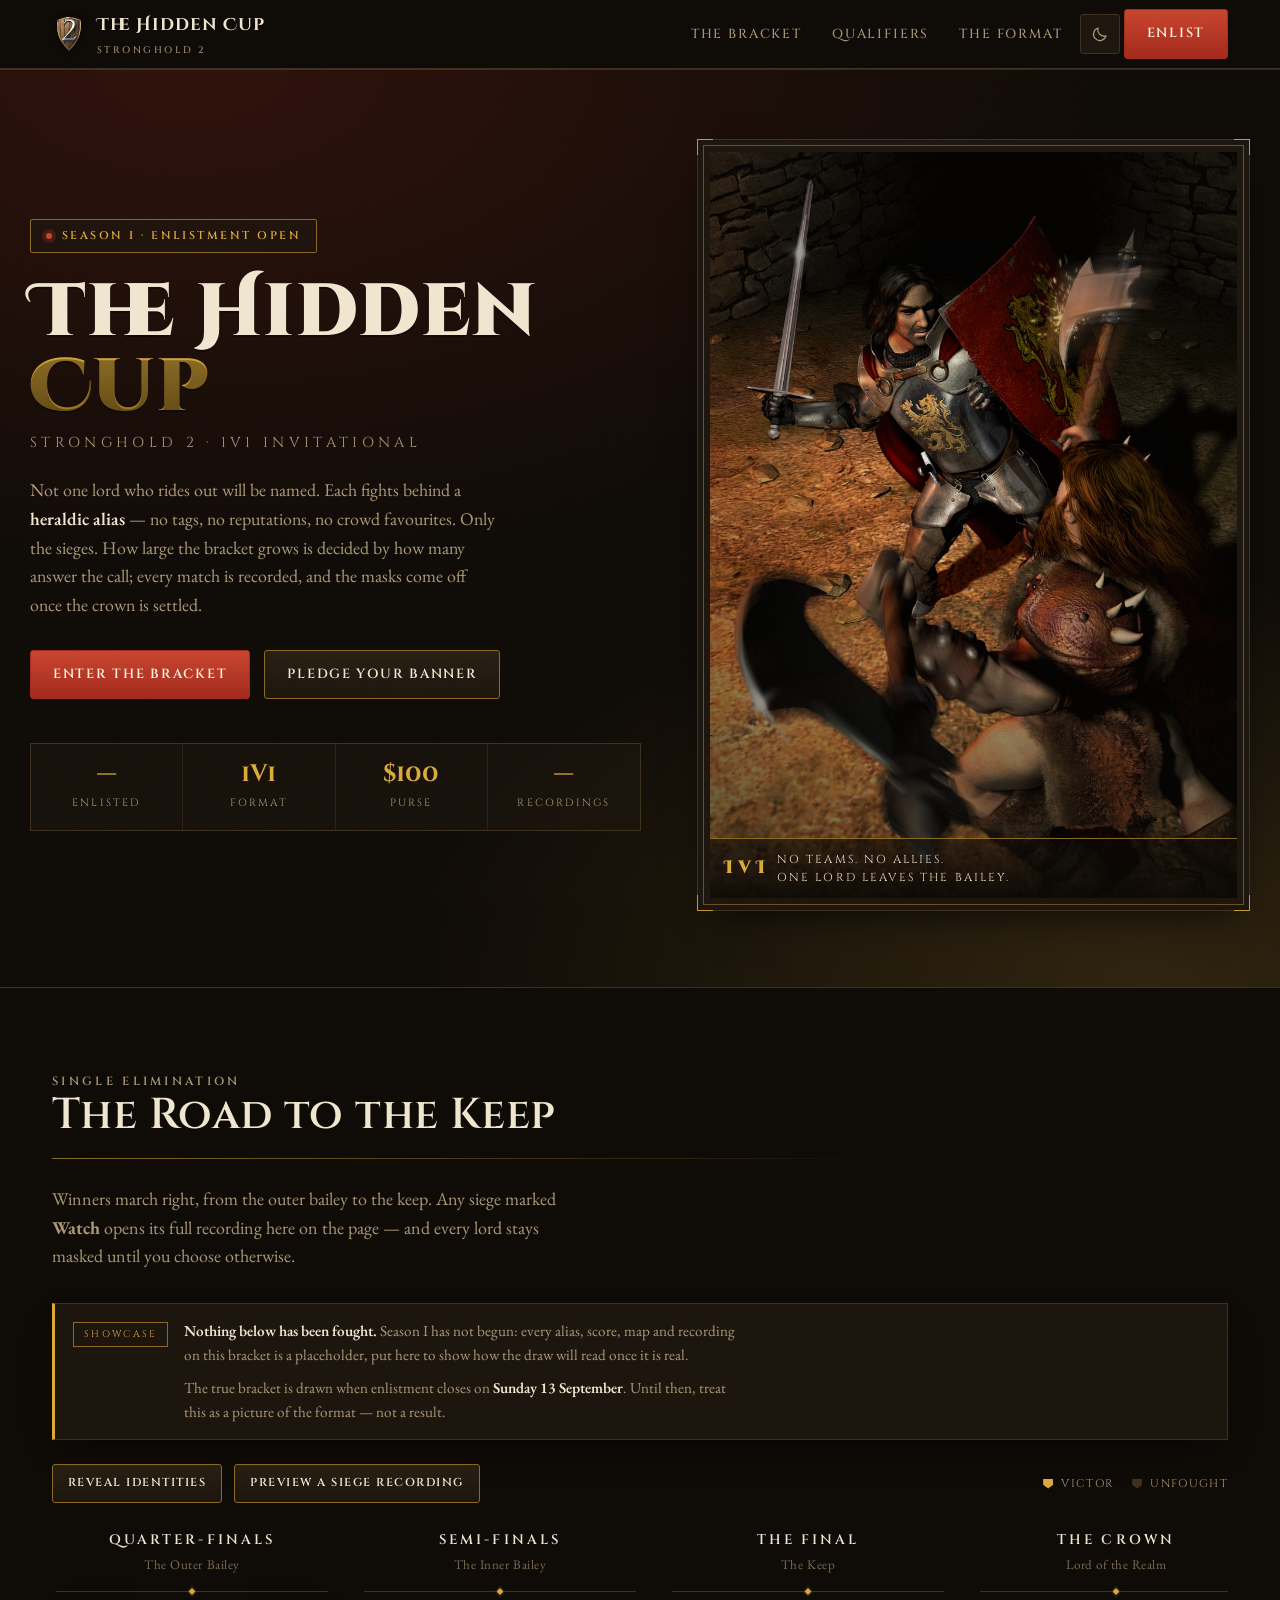
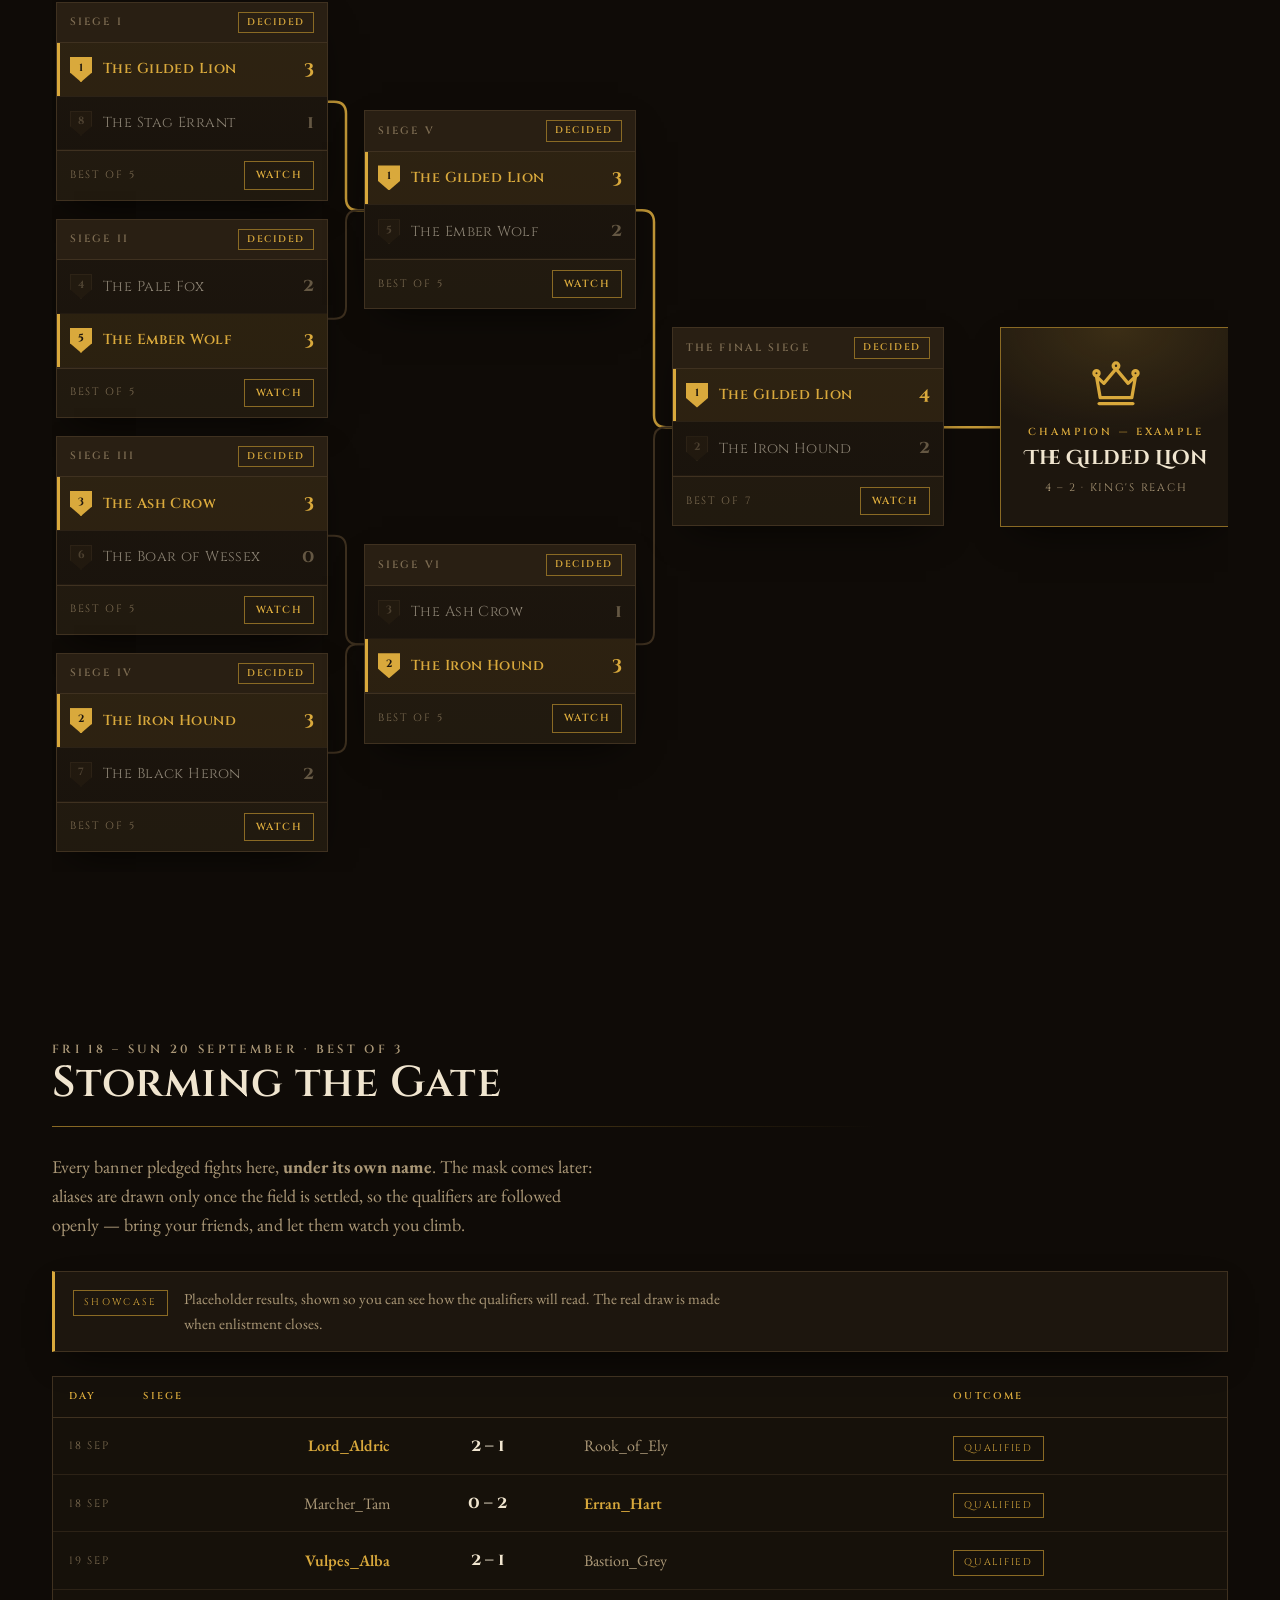
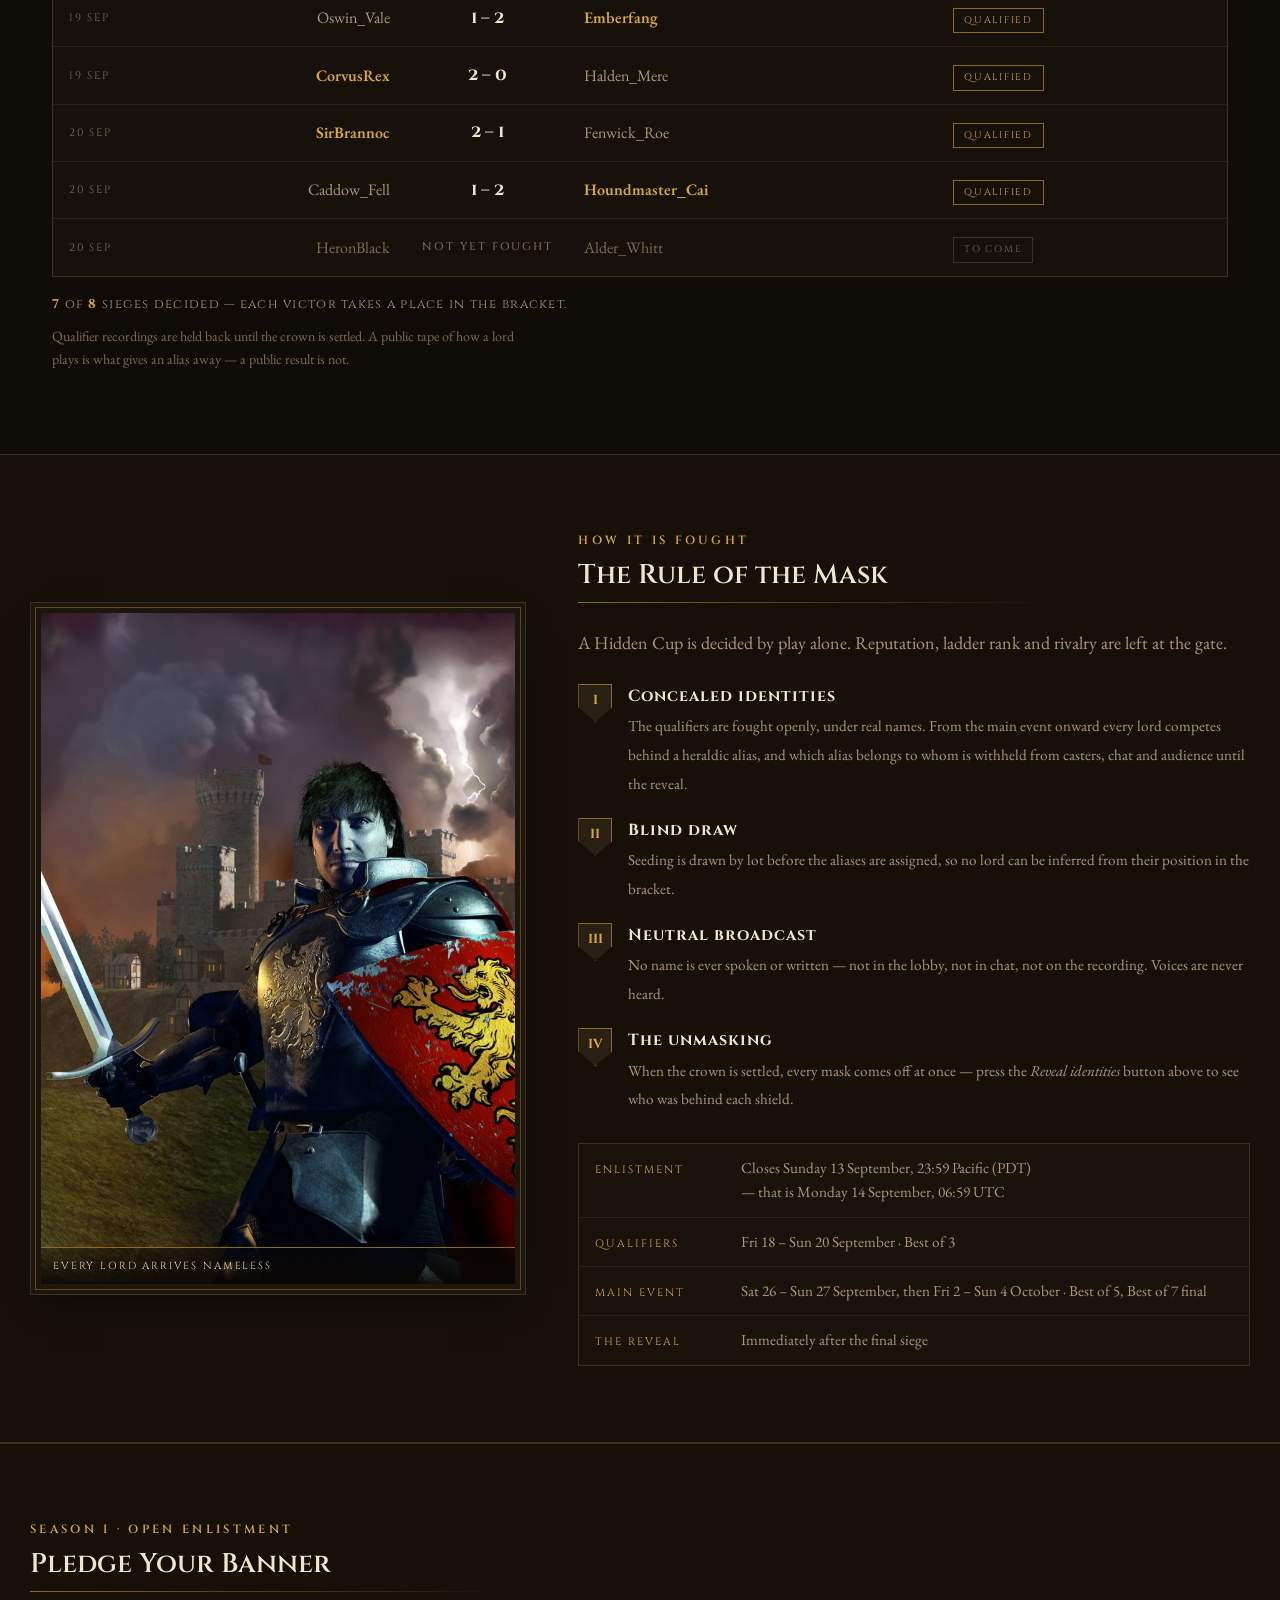
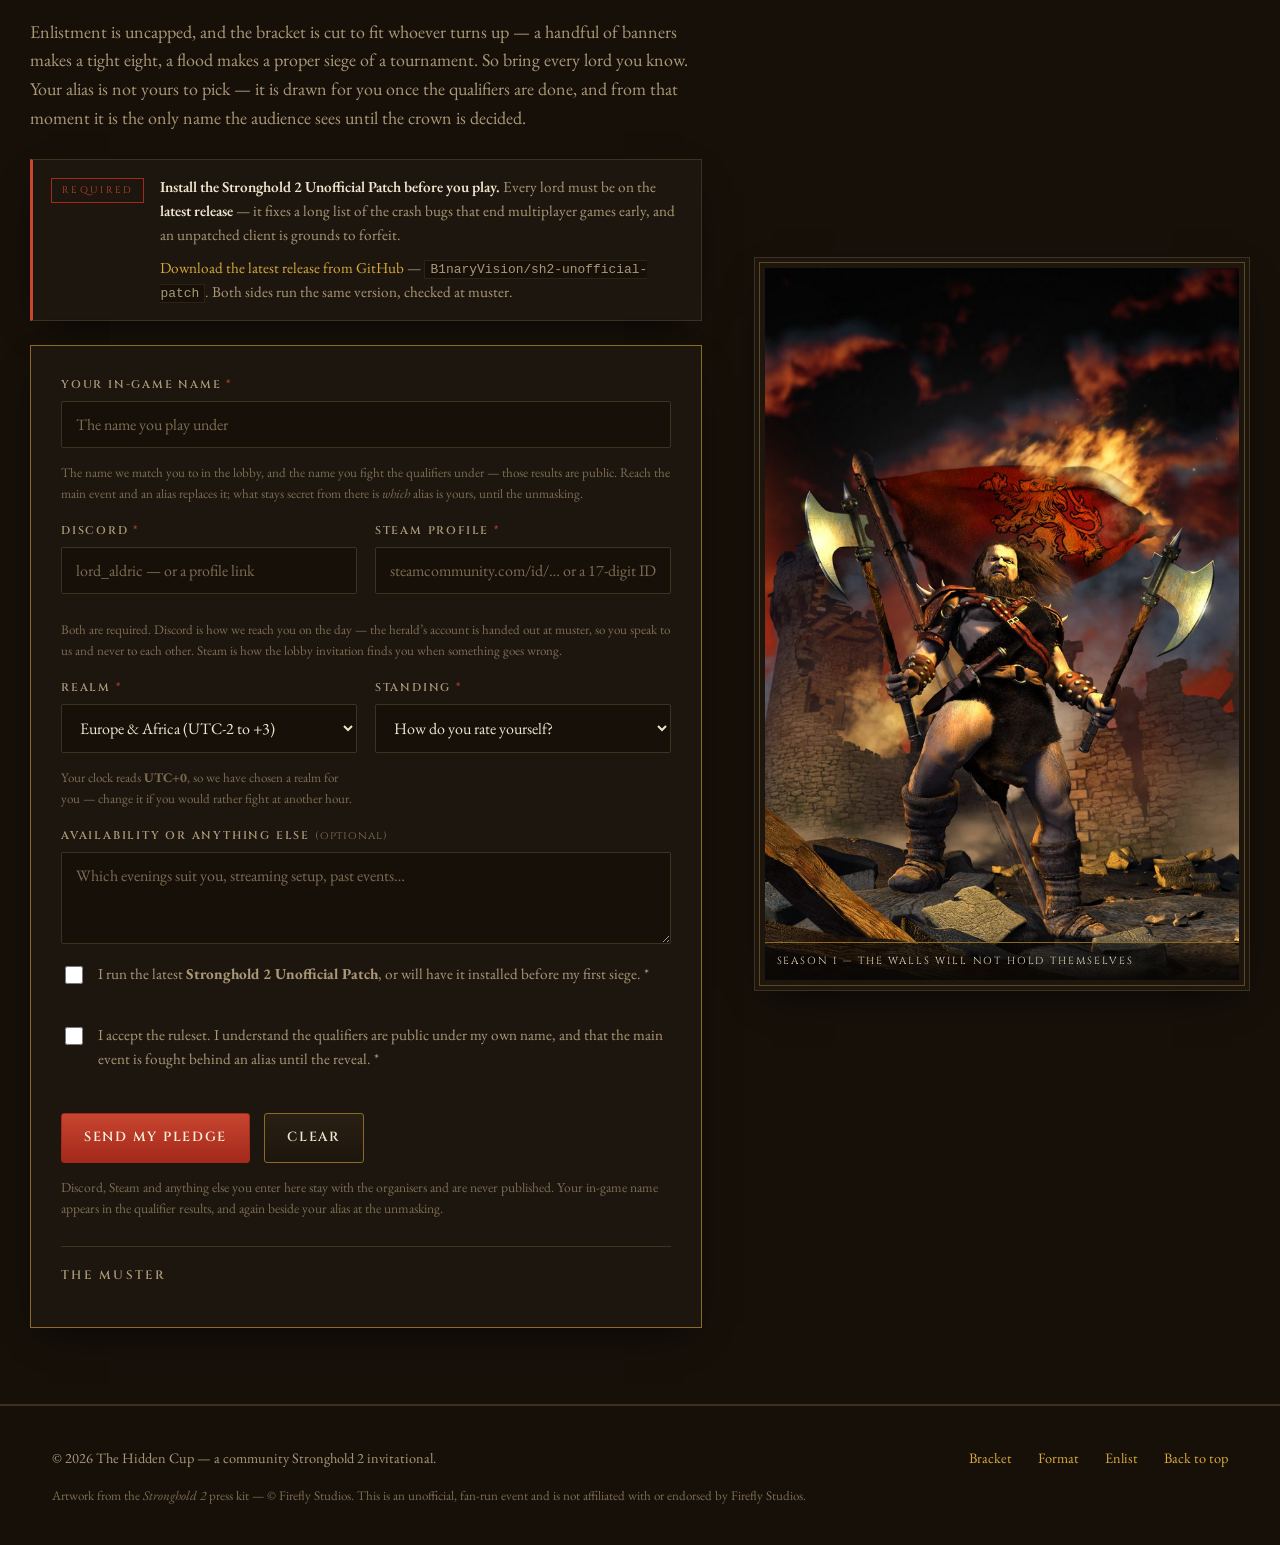
==== commit 2393c54e: "feat: Updating to be Stronghold 2 themed, updating the rules, setting start dates, Brackets and Qual" ====
--- a/index.html
+++ b/index.html
@@ -1,397 +1,588 @@
 <!DOCTYPE html>
-<html lang="en" data-theme="dark">
+<html lang="en" data-theme="night">
 <head>
 <meta charset="utf-8">
 <meta name="viewport" content="width=device-width, initial-scale=1">
-<title>Apex Circuit — Season 5 Championship</title>
-<meta name="description" content="Live single-elimination bracket, match replays and open registration for the Apex Circuit championship series.">
+<title>The Hidden Cup — Stronghold 2 Invitational</title>
+<meta name="description" content="Concealed lords. One crown. The Hidden Cup is a Stronghold 2 1v1 invitational fought behind heraldic aliases — full siege replays and open enlistment.">
+<meta property="og:title" content="The Hidden Cup — Stronghold 2 Invitational">
+<meta property="og:description" content="No names. Only aliases. One crown. Watch every siege and pledge your banner.">
+<meta property="og:image" content="assets/duel.jpg">
 <link rel="preconnect" href="https://fonts.googleapis.com">
 <link rel="preconnect" href="https://fonts.gstatic.com" crossorigin>
-<link href="https://fonts.googleapis.com/css2?family=Inter:wght@400;500;600;700&family=Space+Grotesk:wght@500;700&display=swap" rel="stylesheet">
-<link rel="icon" href="data:image/svg+xml,<svg xmlns='http://www.w3.org/2000/svg' viewBox='0 0 100 100'><text y='.9em' font-size='90'>&#127942;</text></svg>">
+<link href="https://fonts.googleapis.com/css2?family=Cinzel+Decorative:wght@700;900&family=Cinzel:wght@400;500;600;700&family=EB+Garamond:ital,wght@0,400;0,500;0,600;1,400&display=swap" rel="stylesheet">
+<link rel="icon" type="image/png" href="assets/favicon.png">
+<link rel="apple-touch-icon" href="assets/mark.png">
 <style>
-/* ============================================================
-   1. DESIGN TOKENS
-   ============================================================ */
+/* ==============================================================
+   1. TOKENS — "night siege" (default) and "parchment" (light)
+   ============================================================== */
 :root{
-  --bg:#0b0d13;
-  --bg-soft:#11141d;
-  --surface:#161a25;
-  --surface-2:#1d2231;
-  --line:#272d3d;
-  --line-soft:#1f2433;
-  --text:#e9ecf5;
-  --muted:#8e97ad;
-  --faint:#5e6679;
-  --accent:#6c8cff;
-  --accent-2:#42e2b8;
-  --gold:#f5c451;
-  --danger:#ff6b6b;
-  --shadow:0 10px 30px -12px rgba(0,0,0,.75);
-  --radius:14px;
-  --font:"Inter",system-ui,-apple-system,"Segoe UI",Roboto,sans-serif;
-  --font-display:"Space Grotesk","Inter",system-ui,sans-serif;
-  --maxw:1200px;
-}
-:root[data-theme="light"]{
-  --bg:#f4f6fb;
-  --bg-soft:#ffffff;
-  --surface:#ffffff;
-  --surface-2:#eef1f8;
-  --line:#dde2ee;
-  --line-soft:#e7eaf3;
-  --text:#161a25;
-  --muted:#5b6479;
-  --faint:#8d95a8;
-  --accent:#3b5bdb;
-  --accent-2:#0ca678;
-  --gold:#b8860b;
-  --shadow:0 10px 30px -14px rgba(20,28,60,.28);
-}
-
-/* ============================================================
+  --bg:#0f0b07;
+  --bg-soft:#161009;
+  --surface:#1d160e;
+  --surface-2:#291f13;
+  --line:#3f3120;
+  --line-soft:#2c2216;
+  --text:#f0e5cf;
+  --muted:#ab9877;
+  --faint:#7d6c52;
+  --gold:#d9a93c;
+  --gold-soft:#8a6a24;
+  --gold-glow:rgba(217,169,60,.16);
+  --blood:#a3291c;
+  --blood-bright:#c8452f;
+  --steel:#93a3b0;
+  --shadow:0 14px 40px -18px rgba(0,0,0,.9);
+  --radius:6px;
+  --f-title:"Cinzel Decorative","Cinzel",Georgia,serif;
+  --f-head:"Cinzel",Georgia,"Times New Roman",serif;
+  --f-body:"EB Garamond",Georgia,"Times New Roman",serif;
+  --maxw:1220px;
+  --grain:url("data:image/svg+xml,%3Csvg xmlns='http://www.w3.org/2000/svg' width='160' height='160'%3E%3Cfilter id='n'%3E%3CfeTurbulence type='fractalNoise' baseFrequency='.8' numOctaves='4' stitchTiles='stitch'/%3E%3C/filter%3E%3Crect width='100%25' height='100%25' filter='url(%23n)'/%3E%3C/svg%3E");
+}
+:root[data-theme="parchment"]{
+  --bg:#e3d4b2;
+  --bg-soft:#eee0c2;
+  --surface:#f4e9d0;
+  --surface-2:#e1d0aa;
+  --line:#bda37a;
+  --line-soft:#d3bf95;
+  --text:#2b2014;
+  --muted:#68563c;
+  --faint:#8b7856;
+  --gold:#8a6212;
+  --gold-soft:#b8983f;
+  --gold-glow:rgba(138,98,18,.12);
+  --blood:#8c2418;
+  --blood-bright:#a83324;
+  --steel:#5b6b78;
+  --shadow:0 12px 34px -20px rgba(60,40,15,.75);
+}
+
+/* ==============================================================
    2. BASE
-   ============================================================ */
+   ============================================================== */
 *,*::before,*::after{box-sizing:border-box}
-html{scroll-behavior:smooth;scroll-padding-top:80px}
+html{scroll-behavior:smooth;scroll-padding-top:84px}
 body{
   margin:0;background:var(--bg);color:var(--text);
-  font-family:var(--font);font-size:16px;line-height:1.55;
+  font-family:var(--f-body);font-size:18px;line-height:1.6;
   -webkit-font-smoothing:antialiased;
 }
+body::after{ /* film grain over the whole page */
+  content:"";position:fixed;inset:0;background-image:var(--grain);
+  opacity:.05;mix-blend-mode:overlay;pointer-events:none;z-index:9999;
+}
 img{max-width:100%;display:block}
-h1,h2,h3{font-family:var(--font-display);line-height:1.15;margin:0 0 .4em}
-a{color:var(--accent);text-decoration:none}
+h1,h2,h3,h4{font-family:var(--f-head);line-height:1.15;margin:0 0 .4em;font-weight:600}
+a{color:var(--gold);text-decoration:none}
 a:hover{text-decoration:underline}
 button{font:inherit;color:inherit}
-:focus-visible{outline:2px solid var(--accent);outline-offset:3px;border-radius:6px}
-.wrap{width:100%;max-width:var(--maxw);margin:0 auto;padding:0 20px}
-.section{padding:72px 0}
-.section__head{margin-bottom:28px}
+:focus-visible{outline:2px solid var(--gold);outline-offset:3px}
+.wrap{width:100%;max-width:var(--maxw);margin:0 auto;padding:0 22px}
+.section{padding:84px 0;position:relative}
+.section__head{margin-bottom:32px}
 .eyebrow{
-  font-family:var(--font-display);font-size:.75rem;letter-spacing:.16em;
-  text-transform:uppercase;color:var(--accent-2);margin:0 0 8px;
-}
-.section__head h2{font-size:clamp(1.6rem,3.4vw,2.2rem)}
-.section__head p{color:var(--muted);margin:0;max-width:62ch}
+  font-family:var(--f-head);font-size:.74rem;letter-spacing:.28em;
+  text-transform:uppercase;color:var(--gold);margin:0 0 10px;font-weight:600;
+}
+.section__head h2{font-size:clamp(1.9rem,4vw,2.7rem);letter-spacing:.01em}
+.section__head p{color:var(--muted);margin:0;max-width:60ch}
+.rule{
+  height:1px;border:0;margin:0 0 26px;
+  background:linear-gradient(90deg,var(--gold-soft),transparent 70%);
+}
 .sr-only{position:absolute;width:1px;height:1px;padding:0;margin:-1px;overflow:hidden;clip:rect(0 0 0 0);white-space:nowrap;border:0}
 
-/* ============================================================
+/* ==============================================================
    3. NAV
-   ============================================================ */
+   ============================================================== */
 .nav{
   position:sticky;top:0;z-index:60;
-  background:color-mix(in srgb,var(--bg) 86%,transparent);
-  backdrop-filter:blur(12px);border-bottom:1px solid var(--line-soft);
-}
-.nav__inner{display:flex;align-items:center;gap:18px;height:64px}
-.brand{display:flex;align-items:center;gap:10px;font-family:var(--font-display);font-weight:700;color:var(--text)}
+  background:color-mix(in srgb,var(--bg) 90%,transparent);
+  backdrop-filter:blur(10px);
+  border-bottom:1px solid var(--line);
+  box-shadow:0 1px 0 color-mix(in srgb,var(--gold) 18%,transparent);
+}
+.nav__inner{display:flex;align-items:center;gap:18px;height:68px}
+.brand{display:flex;align-items:center;gap:11px;color:var(--text)}
 .brand:hover{text-decoration:none}
-.brand__mark{
-  width:30px;height:30px;border-radius:9px;display:grid;place-items:center;
-  background:linear-gradient(135deg,var(--accent),var(--accent-2));color:#0b0d13;
-}
-.nav__links{display:flex;gap:6px;margin-left:auto;align-items:center}
+.brand__mark{width:34px;height:34px;flex:0 0 auto}
+.brand__mark img{width:100%;height:100%;object-fit:contain;display:block;
+  filter:drop-shadow(0 1px 3px rgba(0,0,0,.55))}
+.brand__txt{font-family:var(--f-title);font-weight:700;font-size:1.06rem;letter-spacing:.06em;
+  line-height:1;white-space:nowrap}
+.brand__sub{display:block;font-family:var(--f-head);font-size:.6rem;letter-spacing:.26em;
+  text-transform:uppercase;color:var(--muted);margin-top:4px;font-weight:500}
+.nav__links{display:flex;gap:4px;margin-left:auto;align-items:center}
 .nav__links a:not(.btn){
-  color:var(--muted);font-size:.92rem;font-weight:500;
-  padding:8px 12px;border-radius:9px;
-}
-.nav__links a:not(.btn):hover{color:var(--text);background:var(--surface);text-decoration:none}
+  font-family:var(--f-head);color:var(--muted);font-size:.82rem;font-weight:500;
+  letter-spacing:.14em;text-transform:uppercase;padding:9px 13px;
+}
+.nav__links a:not(.btn):hover{color:var(--gold);text-decoration:none}
 .nav__links a.btn:hover{text-decoration:none}
+
 .btn{
-  display:inline-flex;align-items:center;justify-content:center;gap:8px;
-  padding:11px 18px;border-radius:11px;border:1px solid transparent;
-  font-weight:600;font-size:.92rem;cursor:pointer;
-  transition:transform .12s ease,filter .15s ease,background .15s ease,border-color .15s ease;
-}
-.btn:hover{text-decoration:none;transform:translateY(-1px)}
-.btn:active{transform:translateY(0)}
-.btn--primary{background:linear-gradient(135deg,var(--accent),#8a7dff);color:#fff}
-.btn--primary:hover{filter:brightness(1.08)}
-.btn--ghost{background:var(--surface);border-color:var(--line);color:var(--text)}
-.btn--ghost:hover{border-color:var(--accent);color:var(--text)}
-.btn--sm{padding:7px 13px;font-size:.82rem;border-radius:9px}
+  display:inline-flex;align-items:center;justify-content:center;gap:9px;
+  font-family:var(--f-head);font-weight:600;font-size:.83rem;
+  letter-spacing:.13em;text-transform:uppercase;
+  padding:13px 22px;border-radius:3px;border:1px solid var(--gold-soft);
+  background:linear-gradient(180deg,var(--surface-2),var(--surface));
+  color:var(--text);cursor:pointer;position:relative;
+  transition:border-color .16s ease,color .16s ease,background .16s ease,box-shadow .16s ease;
+}
+.btn:hover{border-color:var(--gold);color:var(--gold);box-shadow:0 0 0 1px var(--gold-glow),0 6px 18px -10px var(--gold-glow)}
+.btn--primary{
+  background:linear-gradient(180deg,var(--blood-bright),var(--blood));
+  border-color:var(--blood);color:#fbf1dd;
+}
+.btn--primary:hover{border-color:var(--gold);color:#fff8e6;filter:brightness(1.1)}
+.btn--sm{padding:9px 15px;font-size:.72rem}
 .icon-btn{
-  width:38px;height:38px;display:grid;place-items:center;border-radius:10px;
-  background:var(--surface);border:1px solid var(--line);cursor:pointer;
-}
-.icon-btn:hover{border-color:var(--accent)}
-@media(max-width:760px){
-  .nav__links a[data-optional]{display:none}
+  width:40px;height:40px;display:grid;place-items:center;border-radius:3px;
+  background:var(--surface);border:1px solid var(--line);cursor:pointer;color:var(--muted);
+}
+.icon-btn:hover{border-color:var(--gold);color:var(--gold)}
+.icon-btn svg{width:18px;height:18px}
+@media(max-width:900px){.nav__links a[data-optional]{display:none}}
+@media(max-width:640px){
+  .nav__links a:not(.btn){display:none}
+  .brand__sub{display:none}
+  .brand__txt{font-size:.9rem;letter-spacing:.03em}
+  .nav__inner{gap:12px}
+  .btn--sm{padding:8px 12px;letter-spacing:.1em}
+  .nav__links .btn{padding:10px 14px;font-size:.74rem;letter-spacing:.1em}
+}
+
+/* ==============================================================
+   4. HERO
+   ============================================================== */
+.hero{
+  position:relative;overflow:hidden;
+  border-bottom:1px solid var(--line);
+  background:
+    radial-gradient(120% 90% at 15% 0%,color-mix(in srgb,var(--blood) 22%,transparent),transparent 60%),
+    radial-gradient(90% 70% at 90% 100%,var(--gold-glow),transparent 65%),
+    var(--bg);
+}
+.hero__inner{
+  position:relative;padding:70px 0 76px;
+  display:grid;grid-template-columns:1.05fr .95fr;gap:56px;align-items:center;
+}
+.badge{
+  display:inline-flex;align-items:center;gap:10px;padding:7px 15px;
+  border:1px solid var(--gold-soft);border-radius:2px;background:color-mix(in srgb,var(--surface) 70%,transparent);
+  font-family:var(--f-head);font-size:.7rem;font-weight:600;
+  letter-spacing:.22em;text-transform:uppercase;color:var(--gold);
+}
+.badge .dot{width:6px;height:6px;border-radius:50%;background:var(--blood-bright);
+  box-shadow:0 0 0 4px color-mix(in srgb,var(--blood) 28%,transparent)}
+.hero h1{
+  font-family:var(--f-title);font-weight:900;
+  font-size:clamp(2.6rem,6.4vw,4.6rem);letter-spacing:.02em;
+  margin:22px 0 6px;line-height:1.02;
+  color:var(--text);
+  text-shadow:0 2px 0 rgba(0,0,0,.35);
+}
+:root[data-theme="parchment"] .hero h1{text-shadow:none}
+.hero h1 em{
+  font-style:normal;display:block;
+  background:linear-gradient(180deg,var(--gold),#8f6a1c);
+  -webkit-background-clip:text;background-clip:text;color:transparent;
+}
+.hero__game{
+  font-family:var(--f-head);font-size:.9rem;letter-spacing:.3em;text-transform:uppercase;
+  color:var(--muted);margin:0 0 22px;
+}
+.hero p.lead{color:var(--muted);font-size:1.12rem;max-width:52ch;margin:0 0 30px}
+.hero p.lead strong{color:var(--text);font-weight:600}
+.hero__cta{display:flex;flex-wrap:wrap;gap:14px}
+
+/* framed poster */
+.poster{position:relative;padding:12px;background:var(--surface);border:1px solid var(--line);
+  box-shadow:var(--shadow)}
+.poster::before{
+  content:"";position:absolute;inset:5px;border:1px solid var(--gold-soft);
+  opacity:.7;pointer-events:none;z-index:2;
+}
+.poster__img{position:relative;overflow:hidden;background:#0a0806}
+.poster__img img{width:100%;height:auto;display:block;filter:saturate(1.05) contrast(1.04)}
+.poster__img::after{
+  content:"";position:absolute;inset:0;pointer-events:none;
+  background:radial-gradient(80% 60% at 50% 40%,transparent,rgba(10,7,4,.62));
+}
+.poster__cap{
+  position:absolute;left:12px;right:12px;bottom:12px;z-index:3;
+  padding:12px 14px;background:linear-gradient(0deg,rgba(10,7,4,.94),rgba(10,7,4,.55));
+  border-top:1px solid var(--gold-soft);
+  display:flex;align-items:center;gap:12px;
+}
+.poster__cap .vs{
+  font-family:var(--f-title);font-weight:900;color:var(--gold);font-size:1.15rem;line-height:1;
+}
+.poster__cap .txt{font-family:var(--f-head);font-size:.72rem;letter-spacing:.18em;
+  text-transform:uppercase;color:#e9dcc2;line-height:1.5}
+.corner{position:absolute;width:16px;height:16px;border:1px solid var(--gold);opacity:.85;z-index:3}
+.corner--tl{top:-1px;left:-1px;border-right:0;border-bottom:0}
+.corner--tr{top:-1px;right:-1px;border-left:0;border-bottom:0}
+.corner--bl{bottom:-1px;left:-1px;border-right:0;border-top:0}
+.corner--br{bottom:-1px;right:-1px;border-left:0;border-top:0}
+
+.stats{display:grid;grid-template-columns:repeat(4,1fr);gap:0;margin-top:44px;
+  border:1px solid var(--line);background:color-mix(in srgb,var(--surface) 60%,transparent)}
+.stat{padding:18px 16px;text-align:center;border-right:1px solid var(--line-soft)}
+.stat:last-child{border-right:0}
+.stat__k{font-family:var(--f-title);font-size:1.5rem;font-weight:700;line-height:1;color:var(--gold)}
+.stat__l{font-family:var(--f-head);color:var(--muted);font-size:.66rem;
+  text-transform:uppercase;letter-spacing:.2em;margin-top:9px}
+@media(max-width:980px){
+  .hero__inner{grid-template-columns:1fr;gap:44px}
+  .poster{max-width:440px;margin:0 auto}
 }
 @media(max-width:560px){
-  .nav__links a:not(.btn){display:none}
-  .nav__links{gap:8px}
-}
-
-/* ============================================================
-   4. HERO
-   ============================================================ */
-.hero{position:relative;overflow:hidden;border-bottom:1px solid var(--line-soft)}
-.hero::before{
-  content:"";position:absolute;inset:-40% -10% auto -10%;height:520px;
-  background:
-    radial-gradient(50% 60% at 20% 40%,rgba(108,140,255,.28),transparent 70%),
-    radial-gradient(45% 55% at 80% 30%,rgba(66,226,184,.18),transparent 70%);
-  filter:blur(10px);pointer-events:none;
-}
-.hero__inner{position:relative;padding:76px 0 64px}
-.badge{
-  display:inline-flex;align-items:center;gap:8px;padding:6px 13px;border-radius:999px;
-  background:var(--surface);border:1px solid var(--line);
-  font-size:.78rem;font-weight:600;letter-spacing:.05em;text-transform:uppercase;color:var(--muted);
-}
-.dot{width:7px;height:7px;border-radius:50%;background:var(--accent-2);box-shadow:0 0 0 4px color-mix(in srgb,var(--accent-2) 22%,transparent)}
-.hero h1{font-size:clamp(2.2rem,6vw,4rem);margin:18px 0 12px;letter-spacing:-.02em}
-.hero h1 span{background:linear-gradient(120deg,var(--accent),var(--accent-2));-webkit-background-clip:text;background-clip:text;color:transparent}
-.hero p.lead{color:var(--muted);font-size:1.08rem;max-width:56ch;margin:0 0 26px}
-.hero__cta{display:flex;flex-wrap:wrap;gap:12px}
-.stats{
-  display:grid;grid-template-columns:repeat(auto-fit,minmax(150px,1fr));gap:14px;margin-top:44px;
-}
-.stat{
-  background:var(--surface);border:1px solid var(--line);border-radius:var(--radius);
-  padding:18px 20px;
-}
-.stat__k{font-family:var(--font-display);font-size:1.7rem;font-weight:700;line-height:1}
-.stat__l{color:var(--muted);font-size:.8rem;text-transform:uppercase;letter-spacing:.1em;margin-top:7px}
-
-/* ============================================================
+  .stats{grid-template-columns:1fr 1fr}
+  .stat:nth-child(2){border-right:0}
+  .stat:nth-child(1),.stat:nth-child(2){border-bottom:1px solid var(--line-soft)}
+}
+
+/* ==============================================================
    5. BRACKET
-   ============================================================ */
-.bracket-toolbar{
-  display:flex;flex-wrap:wrap;align-items:center;gap:10px;margin-bottom:18px;
-}
-.legend{display:flex;gap:16px;flex-wrap:wrap;margin-left:auto;font-size:.8rem;color:var(--muted)}
-.legend span{display:inline-flex;align-items:center;gap:7px}
-.swatch{width:11px;height:11px;border-radius:3px;background:var(--line)}
-.swatch--win{background:var(--accent-2)}
-.swatch--live{background:var(--danger)}
-.swatch--video{background:var(--accent)}
-
-.bracket-scroll{
-  overflow-x:auto;overflow-y:hidden;padding:6px 4px 18px;
-  scrollbar-width:thin;scrollbar-color:var(--line) transparent;
-  -webkit-overflow-scrolling:touch;
-}
+   ============================================================== */
+.bracket-toolbar{display:flex;flex-wrap:wrap;align-items:center;gap:12px;margin-bottom:20px}
+.legend{display:flex;gap:18px;flex-wrap:wrap;margin-left:auto;
+  font-family:var(--f-head);font-size:.7rem;letter-spacing:.12em;text-transform:uppercase;color:var(--muted)}
+.legend span{display:inline-flex;align-items:center;gap:8px}
+.swatch{width:10px;height:10px;background:var(--line);
+  clip-path:polygon(0 0,100% 0,100% 62%,50% 100%,0 62%)}
+.swatch--win{background:var(--gold)}
+
+.reveal-btn.is-on{border-color:var(--gold);color:var(--gold);background:var(--surface-2)}
+
+.bracket-scroll{overflow-x:auto;overflow-y:hidden;padding:6px 4px 20px;
+  scrollbar-width:thin;scrollbar-color:var(--gold-soft) transparent;-webkit-overflow-scrolling:touch}
 .bracket-scroll::-webkit-scrollbar{height:10px}
-.bracket-scroll::-webkit-scrollbar-thumb{background:var(--line);border-radius:99px}
+.bracket-scroll::-webkit-scrollbar-thumb{background:var(--gold-soft);border-radius:0}
 .bracket-canvas{position:relative;min-width:max-content}
 .links{position:absolute;inset:0;width:100%;height:100%;pointer-events:none;overflow:visible}
 .links path{fill:none;stroke:var(--line);stroke-width:2}
-.links path.is-champ{stroke:var(--gold);stroke-width:2.5;opacity:.85}
-
-.rounds{display:flex;gap:34px;position:relative;z-index:1}
-.round{display:flex;flex-direction:column;flex:0 0 258px;width:258px}
-.round__title{
-  font-family:var(--font-display);font-size:.78rem;letter-spacing:.15em;text-transform:uppercase;
-  color:var(--muted);text-align:center;padding-bottom:14px;margin-bottom:8px;
-  border-bottom:1px solid var(--line-soft);
-}
-.round__body{flex:1;display:flex;flex-direction:column;justify-content:space-around;gap:16px}
+.links path.is-champ{stroke:var(--gold);stroke-width:2.5;opacity:.9}
+
+.rounds{display:flex;gap:36px;position:relative;z-index:1}
+.round{display:flex;flex-direction:column;flex:0 0 272px;width:272px}
+.round__title{text-align:center;padding-bottom:16px;margin-bottom:10px;
+  border-bottom:1px solid var(--line);position:relative}
+.round__title::after{content:"";position:absolute;left:50%;bottom:-4px;transform:translateX(-50%) rotate(45deg);
+  width:7px;height:7px;background:var(--gold);border:1px solid var(--bg)}
+.round__title b{display:block;font-family:var(--f-head);font-size:.86rem;font-weight:600;
+  letter-spacing:.22em;text-transform:uppercase;color:var(--text)}
+.round__title i{display:block;font-style:normal;font-family:var(--f-body);
+  font-size:.82rem;color:var(--faint);margin-top:3px;letter-spacing:.04em}
+.round__body{flex:1;display:flex;flex-direction:column;justify-content:space-around;gap:18px}
 
 .match{
-  background:var(--surface);border:1px solid var(--line);border-radius:var(--radius);
-  overflow:hidden;box-shadow:var(--shadow);cursor:default;
+  background:linear-gradient(180deg,var(--surface),color-mix(in srgb,var(--surface) 85%,#000));
+  border:1px solid var(--line);box-shadow:var(--shadow);position:relative;
   transition:border-color .16s ease,transform .16s ease,box-shadow .16s ease;
-  position:relative;
+}
+:root[data-theme="parchment"] .match{
+  background:linear-gradient(180deg,var(--surface),color-mix(in srgb,var(--surface) 90%,#8a6212));
 }
 .match.is-playable{cursor:pointer}
 .match.is-playable:hover,.match.is-playable:focus-visible{
-  border-color:var(--accent);transform:translateY(-2px);
+  border-color:var(--gold);transform:translateY(-2px);
+  box-shadow:var(--shadow),0 0 0 1px var(--gold-glow);
 }
 .match__meta{
   display:flex;align-items:center;justify-content:space-between;gap:8px;
-  padding:8px 12px;background:var(--surface-2);border-bottom:1px solid var(--line-soft);
-  font-size:.71rem;letter-spacing:.08em;text-transform:uppercase;color:var(--faint);font-weight:600;
-}
-.pill{
-  display:inline-flex;align-items:center;gap:5px;padding:2px 8px;border-radius:999px;
-  background:var(--line-soft);color:var(--muted);font-size:.66rem;
-}
-.pill--live{background:color-mix(in srgb,var(--danger) 18%,transparent);color:var(--danger)}
-.pill--live .dot{background:var(--danger);box-shadow:none;animation:pulse 1.4s infinite}
-@keyframes pulse{50%{opacity:.35}}
-.pill--done{background:color-mix(in srgb,var(--accent-2) 15%,transparent);color:var(--accent-2)}
-
-.team{
-  display:flex;align-items:center;gap:10px;padding:11px 12px;
-  border-bottom:1px solid var(--line-soft);position:relative;
-}
-.team:last-of-type{border-bottom:0}
-.team.is-winner{background:color-mix(in srgb,var(--accent-2) 8%,transparent)}
-.team.is-winner::before{
-  content:"";position:absolute;left:0;top:0;bottom:0;width:3px;background:var(--accent-2);
-}
-.team.is-loser{opacity:.55}
-.seed{
-  flex:0 0 auto;min-width:20px;height:20px;border-radius:6px;display:grid;place-items:center;
-  background:var(--surface-2);color:var(--faint);font-size:.68rem;font-weight:700;padding:0 5px;
-}
-.team.is-winner .seed{background:color-mix(in srgb,var(--accent-2) 20%,transparent);color:var(--accent-2)}
-.team__name{
-  flex:1;min-width:0;font-size:.92rem;font-weight:500;
-  white-space:nowrap;overflow:hidden;text-overflow:ellipsis;
-}
-.team.is-winner .team__name{font-weight:700}
-.team__name.is-tbd{color:var(--faint);font-style:italic;font-weight:400}
-.team__score{
-  font-family:var(--font-display);font-weight:700;font-size:1rem;
-  min-width:22px;text-align:right;color:var(--muted);
-}
-.team.is-winner .team__score{color:var(--accent-2)}
-
-.match__foot{
-  display:flex;align-items:center;gap:8px;padding:9px 12px;
-  border-top:1px solid var(--line-soft);background:color-mix(in srgb,var(--surface-2) 60%,transparent);
-  font-size:.78rem;color:var(--muted);
-}
-.match__foot .watch{
-  margin-left:auto;display:inline-flex;align-items:center;gap:6px;
-  background:transparent;border:1px solid var(--line);color:var(--accent);
-  padding:5px 10px;border-radius:8px;font-size:.76rem;font-weight:600;cursor:pointer;
-}
-.match.is-playable:hover .watch{background:var(--accent);border-color:var(--accent);color:#fff}
-
-/* Champion column */
+  padding:9px 13px;background:var(--surface-2);border-bottom:1px solid var(--line);
+  font-family:var(--f-head);font-size:.66rem;letter-spacing:.2em;
+  text-transform:uppercase;color:var(--faint);font-weight:600;
+}
+.pill{display:inline-flex;align-items:center;gap:6px;padding:2px 8px;
+  border:1px solid var(--line);font-size:.6rem;letter-spacing:.16em;color:var(--muted)}
+.pill--done{border-color:var(--gold-soft);color:var(--gold)}
+
+.combatant{display:flex;align-items:center;gap:11px;padding:12px 13px;
+  border-bottom:1px solid var(--line-soft);position:relative}
+.combatant:last-of-type{border-bottom:0}
+.combatant.is-winner{background:color-mix(in srgb,var(--gold) 9%,transparent)}
+.combatant.is-winner::before{content:"";position:absolute;left:0;top:0;bottom:0;width:3px;background:var(--gold)}
+.combatant.is-loser{opacity:.52}
+.sigil{
+  flex:0 0 auto;width:22px;height:25px;display:grid;place-items:center;
+  background:var(--surface-2);border:1px solid var(--line);color:var(--faint);
+  font-family:var(--f-head);font-size:.66rem;font-weight:700;padding-bottom:3px;
+  clip-path:polygon(0 0,100% 0,100% 62%,50% 100%,0 62%);
+}
+.combatant.is-winner .sigil{background:var(--gold);border-color:var(--gold);color:#1d160e}
+.who{flex:1;min-width:0}
+.who__name{display:block;font-size:.98rem;line-height:1.25;
+  white-space:nowrap;overflow:hidden;text-overflow:ellipsis}
+.who__name.masked{font-family:var(--f-head);font-size:.9rem;letter-spacing:.03em;color:var(--text)}
+.who__name.tbd{color:var(--faint);font-style:italic}
+.combatant.is-winner .who__name{font-weight:600;color:var(--gold)}
+.who__sub{display:block;font-family:var(--f-head);font-size:.62rem;letter-spacing:.14em;
+  text-transform:uppercase;color:var(--faint);margin-top:2px;
+  white-space:nowrap;overflow:hidden;text-overflow:ellipsis}
+.score{font-family:var(--f-title);font-weight:700;font-size:1.12rem;
+  min-width:24px;text-align:right;color:var(--muted)}
+.combatant.is-winner .score{color:var(--gold)}
+
+.match__foot{display:flex;align-items:center;gap:8px;padding:10px 13px;
+  border-top:1px solid var(--line);background:color-mix(in srgb,var(--surface-2) 55%,transparent);
+  font-family:var(--f-head);font-size:.66rem;letter-spacing:.16em;
+  text-transform:uppercase;color:var(--faint)}
+.match__foot .watch{margin-left:auto;display:inline-flex;align-items:center;gap:7px;
+  background:transparent;border:1px solid var(--gold-soft);color:var(--gold);
+  padding:5px 11px;font-family:var(--f-head);font-size:.64rem;letter-spacing:.14em;
+  text-transform:uppercase;font-weight:600;cursor:pointer}
+.match.is-playable:hover .watch{background:var(--gold);border-color:var(--gold);color:#1d160e}
+.match__foot .none{margin-left:auto;color:var(--faint)}
+
+/* champion */
 .champ-card{
-  align-self:center;margin:auto 0;text-align:center;padding:26px 22px;
-  background:linear-gradient(160deg,color-mix(in srgb,var(--gold) 14%,var(--surface)),var(--surface));
-  border:1px solid color-mix(in srgb,var(--gold) 40%,var(--line));
-  border-radius:var(--radius);box-shadow:var(--shadow);
-}
-.champ-card .trophy{display:flex;justify-content:center;color:var(--gold);line-height:0}
-.champ-card .trophy svg{width:46px;height:46px}
-.champ-card .label{
-  font-size:.72rem;letter-spacing:.18em;text-transform:uppercase;color:var(--gold);
-  font-weight:700;margin:10px 0 4px;
-}
-.champ-card .name{font-family:var(--font-display);font-size:1.25rem;font-weight:700}
-.champ-card .sub{color:var(--muted);font-size:.82rem;margin-top:4px}
-
-.scroll-hint{display:none;font-size:.8rem;color:var(--faint);margin-top:-6px}
+  align-self:center;margin:auto 0;text-align:center;padding:30px 24px;position:relative;
+  background:
+    radial-gradient(110% 80% at 50% 0%,color-mix(in srgb,var(--gold) 16%,transparent),transparent 70%),
+    var(--surface);
+  border:1px solid var(--gold-soft);box-shadow:var(--shadow);
+}
+.champ-card .crown{display:flex;justify-content:center;color:var(--gold);line-height:0}
+.champ-card .crown svg{width:52px;height:52px}
+.champ-card .label{font-family:var(--f-head);font-size:.64rem;letter-spacing:.28em;
+  text-transform:uppercase;color:var(--gold);font-weight:600;margin:14px 0 6px}
+.champ-card .name{font-family:var(--f-title);font-size:1.24rem;font-weight:700;line-height:1.25}
+.champ-card .sub{font-family:var(--f-head);color:var(--muted);font-size:.68rem;
+  letter-spacing:.16em;text-transform:uppercase;margin-top:8px}
+.scroll-hint{display:none;font-family:var(--f-head);font-size:.7rem;letter-spacing:.16em;
+  text-transform:uppercase;color:var(--faint);margin:-8px 0 10px}
 @media(max-width:900px){.scroll-hint{display:block}}
 
-/* ============================================================
-   6. MODAL / VIDEO
-   ============================================================ */
-dialog#videoModal{
-  border:0;padding:0;background:transparent;color:var(--text);
-  width:min(940px,94vw);max-width:none;
-}
-dialog#videoModal::backdrop{background:rgba(5,7,12,.82);backdrop-filter:blur(4px)}
-.modal{
-  background:var(--surface);border:1px solid var(--line);border-radius:18px;
-  overflow:hidden;box-shadow:0 30px 80px -30px #000;
-}
-.modal__head{display:flex;align-items:flex-start;gap:14px;padding:18px 20px}
-.modal__head h3{margin:0;font-size:1.05rem}
-.modal__head .meta{color:var(--muted);font-size:.82rem;margin-top:3px}
-.modal__close{
-  margin-left:auto;flex:0 0 auto;width:34px;height:34px;border-radius:9px;
-  background:var(--surface-2);border:1px solid var(--line);cursor:pointer;font-size:1rem;line-height:1;
-}
-.modal__close:hover{border-color:var(--danger);color:var(--danger)}
+/* ==============================================================
+   6. IMAGE BANDS (format / enlist)
+   ============================================================== */
+.band{position:relative;border-top:1px solid var(--line);border-bottom:1px solid var(--line);
+  background:var(--bg-soft);overflow:hidden}
+.band__grid{display:grid;grid-template-columns:.85fr 1.15fr;gap:52px;align-items:center;
+  padding:76px 0;position:relative;z-index:2}
+.band--flip .band__grid{grid-template-columns:1.15fr .85fr}
+.band--flip .band__art{order:2}
+.band__art{position:relative;padding:10px;background:var(--surface);border:1px solid var(--line);
+  box-shadow:var(--shadow)}
+.band__art::before{content:"";position:absolute;inset:4px;border:1px solid var(--gold-soft);opacity:.6;z-index:2;pointer-events:none}
+.band__art img{width:100%;height:auto;filter:saturate(1.03)}
+.band__art figcaption{
+  position:absolute;left:10px;right:10px;bottom:10px;z-index:3;padding:10px 12px;
+  background:linear-gradient(0deg,rgba(10,7,4,.94),rgba(10,7,4,.4));
+  font-family:var(--f-head);font-size:.64rem;letter-spacing:.18em;text-transform:uppercase;
+  color:#e5d7bb;border-top:1px solid var(--gold-soft);
+}
+@media(max-width:900px){
+  .band__grid,.band--flip .band__grid{grid-template-columns:1fr;gap:36px;padding:56px 0}
+  .band--flip .band__art{order:0}
+  .band__art{max-width:400px}
+}
+
+.creed{list-style:none;margin:26px 0 0;padding:0;display:grid;gap:20px}
+.creed li{display:flex;gap:16px;align-items:flex-start}
+.creed .num{
+  flex:0 0 auto;width:34px;height:38px;display:grid;place-items:center;padding-bottom:5px;
+  background:var(--surface-2);border:1px solid var(--gold-soft);color:var(--gold);
+  font-family:var(--f-head);font-weight:700;font-size:.82rem;
+  clip-path:polygon(0 0,100% 0,100% 62%,50% 100%,0 62%);
+}
+.creed b{display:block;font-family:var(--f-head);font-size:1rem;letter-spacing:.06em;margin-bottom:2px}
+.creed span{color:var(--muted);font-size:.95rem}
+
+.dates{margin-top:30px;border:1px solid var(--line);background:color-mix(in srgb,var(--surface) 55%,transparent)}
+.dates div{display:flex;gap:14px;align-items:baseline;padding:12px 16px;border-bottom:1px solid var(--line-soft)}
+.dates div:last-child{border-bottom:0}
+.dates dt,.dates .k{flex:0 0 132px;font-family:var(--f-head);font-size:.68rem;
+  letter-spacing:.18em;text-transform:uppercase;color:var(--gold)}
+.dates .v{color:var(--muted);font-size:.95rem}
+@media(max-width:520px){.dates div{flex-direction:column;gap:2px}.dates .k{flex:none}}
+
+/* ==============================================================
+   7. MODAL
+   ============================================================== */
+dialog#videoModal{border:0;padding:0;background:transparent;color:var(--text);
+  width:min(960px,94vw);max-width:none}
+dialog#videoModal::backdrop{background:rgba(8,5,3,.86);backdrop-filter:blur(4px)}
+.modal{background:var(--surface);border:1px solid var(--gold-soft);box-shadow:0 40px 90px -34px #000;position:relative}
+.modal__head{display:flex;align-items:flex-start;gap:16px;padding:20px 22px;
+  border-bottom:1px solid var(--line);background:var(--surface-2)}
+.modal__head h3{margin:0;font-family:var(--f-title);font-size:1.05rem;font-weight:700;line-height:1.3}
+.modal__head .meta{font-family:var(--f-head);color:var(--muted);font-size:.68rem;
+  letter-spacing:.18em;text-transform:uppercase;margin-top:7px}
+.modal__close{margin-left:auto;flex:0 0 auto;width:36px;height:36px;
+  background:transparent;border:1px solid var(--line);cursor:pointer;color:var(--muted);
+  display:grid;place-items:center}
+.modal__close:hover{border-color:var(--blood-bright);color:var(--blood-bright)}
+.modal__close svg{width:15px;height:15px}
 .video-frame{position:relative;aspect-ratio:16/9;background:#000;width:100%}
 .video-frame iframe{position:absolute;inset:0;width:100%;height:100%;border:0}
-.video-fallback{
-  position:absolute;inset:0;display:grid;place-content:center;gap:14px;justify-items:center;
-  text-align:center;padding:24px;background:var(--surface-2);
-}
-.modal__score{
-  display:flex;align-items:center;justify-content:center;gap:18px;
-  padding:16px 20px;border-top:1px solid var(--line-soft);flex-wrap:wrap;
-}
-.modal__team{display:flex;align-items:center;gap:9px;font-weight:600}
-.modal__team.win{color:var(--accent-2)}
-.modal__team .s{font-family:var(--font-display);font-size:1.35rem}
-.modal__vs{color:var(--faint);font-size:.78rem;letter-spacing:.14em;text-transform:uppercase}
-.modal__foot{padding:0 20px 18px;display:flex;gap:10px;flex-wrap:wrap;justify-content:center}
-
-/* ============================================================
-   7. SIGNUP
-   ============================================================ */
-.signup-grid{display:grid;grid-template-columns:1.25fr .85fr;gap:26px;align-items:start}
-@media(max-width:860px){.signup-grid{grid-template-columns:1fr}}
-.card{
+.video-fallback{position:absolute;inset:0;display:grid;place-content:center;gap:16px;
+  justify-items:center;text-align:center;padding:26px;background:var(--surface-2)}
+.modal__score{display:flex;align-items:center;justify-content:center;gap:22px;flex-wrap:wrap;
+  padding:18px 22px;border-top:1px solid var(--line)}
+.modal__side{display:flex;align-items:center;gap:11px}
+.modal__side .nm{font-family:var(--f-head);font-size:1rem}
+.modal__side .al{display:block;font-size:.7rem;letter-spacing:.14em;text-transform:uppercase;color:var(--faint)}
+.modal__side.win .nm{color:var(--gold);font-weight:600}
+.modal__side .s{font-family:var(--f-title);font-size:1.5rem;font-weight:700}
+.modal__vs{font-family:var(--f-head);color:var(--faint);font-size:.66rem;letter-spacing:.24em;text-transform:uppercase}
+.modal__foot{padding:0 22px 20px;display:flex;gap:12px;flex-wrap:wrap;justify-content:center;align-items:center}
+.modal__note{font-size:.85rem;color:var(--faint);text-align:center;width:100%;margin:0}
+
+/* ==============================================================
+   8. ENLIST FORM
+   ============================================================== */
+.enlist-grid{display:grid;grid-template-columns:1.2fr .8fr;gap:30px;align-items:start}
+@media(max-width:900px){.enlist-grid{grid-template-columns:1fr}}
+.card{background:var(--surface);border:1px solid var(--line);padding:30px;box-shadow:var(--shadow);position:relative}
+.card--gold{border-color:var(--gold-soft)}
+.form-grid{display:grid;grid-template-columns:1fr 1fr;gap:18px}
+@media(max-width:620px){.form-grid{grid-template-columns:1fr}}
+.field{display:flex;flex-direction:column;gap:7px}
+.field--full{grid-column:1/-1}
+.field label{font-family:var(--f-head);font-size:.7rem;letter-spacing:.16em;
+  text-transform:uppercase;color:var(--muted);font-weight:600}
+.field label .req{color:var(--blood-bright)}
+.field label .opt{letter-spacing:.08em;text-transform:none;font-weight:400;color:var(--faint)}
+.field .hint{font-size:.82rem;color:var(--faint);margin:0}
+.field input,.field select,.field textarea{
+  width:100%;padding:12px 14px;border-radius:2px;
+  background:var(--bg-soft);border:1px solid var(--line);color:var(--text);
+  font-family:var(--f-body);font-size:1rem;
+  transition:border-color .15s ease,box-shadow .15s ease;
+}
+.field textarea{resize:vertical;min-height:92px}
+.field input::placeholder,.field textarea::placeholder{color:var(--faint)}
+.field input:focus,.field select:focus,.field textarea:focus{
+  outline:0;border-color:var(--gold);box-shadow:0 0 0 3px var(--gold-glow)}
+.field.has-error input,.field.has-error select{border-color:var(--blood-bright)}
+.err{color:var(--blood-bright);font-size:.84rem;margin:0}
+.err:not(:empty){margin-top:5px}
+.check{grid-column:1/-1;display:flex;gap:12px;align-items:flex-start;font-size:.95rem;color:var(--muted)}
+.check input{width:18px;height:18px;margin-top:4px;accent-color:var(--blood);flex:0 0 auto}
+.form-actions{grid-column:1/-1;display:flex;gap:14px;align-items:center;flex-wrap:wrap;margin-top:6px}
+.form-note{font-size:.85rem;color:var(--faint)}
+
+/* --- notices: bracket showcase, patch requirement --- */
+.notice{
+  display:flex;gap:16px;align-items:flex-start;
+  padding:15px 18px;margin:0 0 24px;
   background:var(--surface);border:1px solid var(--line);
-  border-radius:18px;padding:26px;box-shadow:var(--shadow);
-}
-.form-grid{display:grid;grid-template-columns:1fr 1fr;gap:16px}
-@media(max-width:620px){.form-grid{grid-template-columns:1fr}}
-.field{display:flex;flex-direction:column;gap:6px}
-.field--full{grid-column:1/-1}
-.field label{font-size:.82rem;font-weight:600;color:var(--muted)}
-.field label .req{color:var(--danger)}
-.field input,.field select,.field textarea{
-  width:100%;padding:11px 13px;border-radius:11px;
-  background:var(--bg-soft);border:1px solid var(--line);color:var(--text);
-  font:inherit;font-size:.93rem;transition:border-color .15s ease,box-shadow .15s ease;
-}
-.field textarea{resize:vertical;min-height:88px}
-.field input:focus,.field select:focus,.field textarea:focus{
-  outline:0;border-color:var(--accent);box-shadow:0 0 0 3px color-mix(in srgb,var(--accent) 22%,transparent);
-}
-.field.has-error input,.field.has-error select{border-color:var(--danger)}
-.err{color:var(--danger);font-size:.76rem;margin:0}
-.err:not(:empty){margin-top:4px}
-.check{
-  grid-column:1/-1;display:flex;gap:11px;align-items:flex-start;
-  font-size:.86rem;color:var(--muted);
-}
-.check input{width:17px;height:17px;margin-top:2px;accent-color:var(--accent);flex:0 0 auto}
-.form-actions{grid-column:1/-1;display:flex;gap:12px;align-items:center;flex-wrap:wrap;margin-top:4px}
-.form-note{font-size:.78rem;color:var(--faint)}
-
-.info-list{list-style:none;margin:0;padding:0;display:grid;gap:14px}
-.info-list li{display:flex;gap:12px;align-items:flex-start}
-.info-list .ico{
-  flex:0 0 auto;width:32px;height:32px;border-radius:10px;display:grid;place-items:center;
-  background:var(--surface-2);border:1px solid var(--line);color:var(--accent);
-}
-.info-list .ico svg{width:17px;height:17px}
-.info-list b{display:block;font-size:.9rem}
-.info-list span{color:var(--muted);font-size:.83rem}
-
-.roster{margin-top:18px}
-.roster__head{display:flex;align-items:center;gap:10px;margin-bottom:10px}
-.roster__head h4{margin:0;font-size:.88rem;font-family:var(--font-display)}
-.roster__count{
-  background:var(--surface-2);border:1px solid var(--line);border-radius:999px;
-  padding:1px 9px;font-size:.74rem;color:var(--muted);
-}
-.roster ul{list-style:none;margin:0;padding:0;display:grid;gap:8px;max-height:260px;overflow:auto}
-.roster li{
-  display:flex;align-items:center;gap:10px;padding:9px 12px;
-  background:var(--bg-soft);border:1px solid var(--line-soft);border-radius:11px;font-size:.86rem;
-}
-.roster li .t{font-weight:600;flex:1;min-width:0;overflow:hidden;text-overflow:ellipsis;white-space:nowrap}
-.roster li .r{color:var(--faint);font-size:.74rem;text-transform:uppercase;letter-spacing:.08em}
-.roster li button{
-  background:transparent;border:0;color:var(--faint);cursor:pointer;padding:2px 4px;border-radius:6px;
-}
-.roster li button:hover{color:var(--danger)}
-.roster .empty{color:var(--faint);font-size:.84rem;padding:14px;text-align:center;
-  border:1px dashed var(--line);border-radius:11px}
-
-/* Toast */
-.toast{
-  position:fixed;left:50%;bottom:26px;transform:translate(-50%,16px);
+  border-left:3px solid var(--gold);box-shadow:var(--shadow);
+}
+.notice__tag{
+  font-family:var(--f-head);font-size:.6rem;letter-spacing:.24em;text-transform:uppercase;
+  color:var(--gold);border:1px solid var(--gold-soft);padding:4px 10px;
+  white-space:nowrap;flex:0 0 auto;margin-top:3px;
+}
+.notice p{margin:0;color:var(--muted);font-size:.95rem;max-width:80ch}
+.notice p + p{margin-top:8px}
+.notice p b,.notice p strong{color:var(--text);font-weight:600}
+/* --- qualifiers table --- */
+.qual-scroll{overflow-x:auto;border:1px solid var(--line);background:color-mix(in srgb,var(--surface) 55%,transparent)}
+.qual{width:100%;border-collapse:collapse;min-width:620px}
+.qual caption{text-align:left}
+.qual th{
+  font-family:var(--f-head);font-size:.62rem;letter-spacing:.22em;text-transform:uppercase;
+  color:var(--gold);font-weight:600;text-align:left;padding:12px 16px;
+  border-bottom:1px solid var(--line);
+}
+.qual td{padding:13px 16px;border-bottom:1px solid var(--line-soft);vertical-align:middle}
+.qual tr:last-child td{border-bottom:0}
+.qual tr.is-open td{color:var(--faint)}
+.qual__day{font-family:var(--f-head);font-size:.68rem;letter-spacing:.16em;
+  text-transform:uppercase;color:var(--faint);white-space:nowrap;width:1%}
+.qual__name{font-size:1rem;color:var(--muted)}
+.qual__name--r{text-align:right}
+.qual tr.is-open .qual__name{color:var(--faint)}
+.qual__name.is-winner{color:var(--gold);font-weight:600}
+.qual__score{
+  font-family:var(--f-title);font-weight:700;font-size:1.05rem;color:var(--text);
+  text-align:center;white-space:nowrap;width:1%;padding-left:22px;padding-right:22px;
+}
+.qual tr.is-open .qual__score{color:var(--faint);font-family:var(--f-head);
+  font-size:.7rem;letter-spacing:.16em;text-transform:uppercase;font-weight:500}
+.qual__tag{
+  display:inline-block;font-family:var(--f-head);font-size:.6rem;letter-spacing:.18em;
+  text-transform:uppercase;padding:4px 10px;border:1px solid var(--line);color:var(--faint);
+  white-space:nowrap;
+}
+.qual__tag--in{border-color:var(--gold-soft);color:var(--gold)}
+.qual__foot{margin:18px 0 0;font-family:var(--f-head);font-size:.8rem;
+  letter-spacing:.1em;color:var(--muted)}
+.qual__foot b{color:var(--gold)}
+.qual__note{margin:10px 0 0;color:var(--faint);font-size:.88rem;max-width:70ch}
+@media(max-width:640px){
+  .qual th,.qual td{padding-left:12px;padding-right:12px}
+  .qual__score{padding-left:14px;padding-right:14px}
+}
+
+.hp{position:absolute;left:-9999px;width:1px;height:1px;overflow:hidden}
+
+.pledged{text-align:center;padding:14px 6px 6px}
+.pledged[hidden],#enlistForm[hidden]{display:none}
+.pledged__mark{
+  width:52px;height:52px;margin:0 auto 16px;display:grid;place-items:center;
+  border:1px solid var(--gold-soft);border-radius:50%;
+  color:var(--gold);font-size:1.5rem;line-height:1;
+  box-shadow:0 0 0 1px var(--gold-glow),0 8px 24px -14px var(--gold-glow);
+}
+.pledged h4{font-family:var(--f-title);font-size:1.2rem;font-weight:700;margin:0 0 12px}
+.pledged p{color:var(--muted);margin:0 auto 12px;max-width:52ch;font-size:.97rem}
+.pledged p b{color:var(--text);font-weight:600}
+.pledged__note{font-size:.88rem !important;color:var(--faint) !important}
+.pledged .btn{margin-top:6px}
+
+.notice[hidden]{display:none}   /* author display:flex would beat the UA [hidden] rule */
+.notice--patch{border-left-color:var(--blood-bright)}
+.notice--patch .notice__tag{color:var(--blood-bright);border-color:var(--blood)}
+.notice code{font-family:ui-monospace,SFMono-Regular,Menlo,monospace;font-size:.85em;
+  background:var(--bg-soft);border:1px solid var(--line-soft);padding:1px 5px}
+@media(max-width:640px){.notice{flex-direction:column;gap:11px}}
+
+.muster{margin-top:26px;border-top:1px solid var(--line);padding-top:22px}
+.muster__head{display:flex;align-items:center;gap:12px;margin-bottom:14px}
+.muster__head h4{margin:0;font-family:var(--f-head);font-size:.76rem;
+  letter-spacing:.2em;text-transform:uppercase;color:var(--muted)}
+.muster__count{border:1px solid var(--gold-soft);color:var(--gold);
+  padding:1px 10px;font-family:var(--f-head);font-size:.7rem}
+.muster ul{list-style:none;margin:0;padding:0;display:grid;gap:9px;max-height:280px;overflow:auto}
+.muster li{display:flex;align-items:center;gap:12px;padding:11px 14px;
+  background:var(--bg-soft);border:1px solid var(--line-soft);font-size:.94rem}
+.muster li .t{font-family:var(--f-head);font-size:.9rem;flex:1;min-width:0;
+  overflow:hidden;text-overflow:ellipsis;white-space:nowrap}
+.muster li .t em{font-style:italic;color:var(--gold);font-family:var(--f-body)}
+.muster li .r{font-family:var(--f-head);color:var(--faint);font-size:.64rem;
+  letter-spacing:.14em;text-transform:uppercase}
+.muster li button{background:transparent;border:0;color:var(--faint);cursor:pointer;
+  padding:2px 4px;line-height:1;font-size:1rem}
+.muster li button:hover{color:var(--blood-bright)}
+.muster .empty{color:var(--faint);font-style:italic;padding:16px;text-align:center;
+  border:1px dashed var(--line);background:transparent}
+
+/* toast */
+.toast{position:fixed;left:50%;bottom:28px;transform:translate(-50%,16px);
   opacity:0;pointer-events:none;visibility:hidden;
-  background:var(--surface);border:1px solid var(--accent-2);color:var(--text);
-  padding:13px 20px;border-radius:13px;box-shadow:var(--shadow);z-index:200;
-  display:flex;align-items:center;gap:10px;font-size:.9rem;font-weight:500;
-  transition:transform .32s cubic-bezier(.2,.9,.3,1.2),opacity .24s ease,visibility .24s;
-  max-width:92vw;
-}
+  background:var(--surface);border:1px solid var(--gold);color:var(--text);
+  padding:15px 24px;box-shadow:var(--shadow);z-index:200;
+  display:flex;align-items:center;gap:12px;font-size:.98rem;max-width:92vw;
+  transition:transform .32s cubic-bezier(.2,.9,.3,1.2),opacity .24s ease,visibility .24s}
 .toast.show{transform:translate(-50%,0);opacity:1;pointer-events:auto;visibility:visible}
 
-/* ============================================================
-   8. FOOTER
-   ============================================================ */
-.footer{border-top:1px solid var(--line-soft);padding:34px 0;margin-top:20px}
-.footer__inner{display:flex;flex-wrap:wrap;gap:14px;align-items:center;color:var(--muted);font-size:.85rem}
+/* ==============================================================
+   9. FOOTER
+   ============================================================== */
+.footer{border-top:1px solid var(--line);padding:40px 0;background:var(--bg-soft)}
+.footer__inner{display:flex;flex-wrap:wrap;gap:16px 26px;align-items:center;
+  color:var(--muted);font-size:.9rem}
 .footer__inner .sp{margin-left:auto}
+.footer small{display:block;width:100%;color:var(--faint);font-size:.82rem;line-height:1.6}
 
 @media(prefers-reduced-motion:reduce){
   *,*::before,*::after{animation-duration:.01ms!important;transition-duration:.01ms!important}
@@ -404,35 +595,61 @@
 <!-- ============================ NAV ============================ -->
 <header class="nav">
   <div class="wrap nav__inner">
-    <a class="brand" href="#top"><span class="brand__mark"><svg viewBox="0 0 24 24" width="17" height="17" fill="none" stroke="currentColor" stroke-width="2" stroke-linecap="round" stroke-linejoin="round" aria-hidden="true"><path d="M3 5h5v14H3"/><path d="M8 12h5"/><path d="M13 8h5v8h-5"/><path d="M18 12h3"/></svg></span> Apex&nbsp;Circuit</a>
+    <a class="brand" href="#top">
+      <span class="brand__mark" aria-hidden="true">
+        <img src="assets/mark.png" width="256" height="256" alt="">
+      </span>
+      <span>
+        <span class="brand__txt">The Hidden Cup</span>
+        <span class="brand__sub">Stronghold 2</span>
+      </span>
+    </a>
     <nav class="nav__links">
-      <a href="#bracket">Bracket</a>
-      <a href="#signup">Register</a>
-      <a href="#rules" data-optional>Format</a>
-      <button class="icon-btn" id="themeToggle" type="button" aria-label="Toggle colour theme" title="Toggle colour theme">&#9790;</button>
-      <a class="btn btn--primary btn--sm" href="#signup">Sign up</a>
+      <a href="#bracket">The Bracket</a>
+      <a href="#qualifiers" data-optional>Qualifiers</a>
+      <a href="#format" data-optional>The Format</a>
+      <button class="icon-btn" id="themeToggle" type="button" aria-label="Switch between night and parchment" title="Night / parchment"></button>
+      <a class="btn btn--primary" href="#enlist">Enlist</a>
     </nav>
   </div>
 </header>
 
+<main id="top">
 <!-- ============================ HERO ============================ -->
-<main id="top">
 <section class="hero">
   <div class="wrap hero__inner">
-    <span class="badge"><span class="dot"></span> Season 5 &middot; Grand Final complete</span>
-    <h1>Apex Circuit <span>Championship</span></h1>
-    <p class="lead">Eight qualified squads. One single-elimination bracket. Every match is recorded &mdash;
-      click any completed fixture to watch the full replay, then lock your roster in for Season&nbsp;6.</p>
-    <div class="hero__cta">
-      <a class="btn btn--primary" href="#bracket">&#9654;&nbsp; View bracket &amp; replays</a>
-      <a class="btn btn--ghost" href="#signup">Register a team</a>
+    <div>
+      <span class="badge"><span class="dot"></span> Season I &middot; Enlistment open</span>
+      <h1>The Hidden <em>Cup</em></h1>
+      <p class="hero__game">Stronghold&nbsp;2 &middot; 1v1 Invitational</p>
+      <p class="lead">Not one lord who rides out will be named. Each fights behind a
+        <strong>heraldic alias</strong> &mdash; no tags, no reputations, no crowd favourites. Only the
+        sieges. How large the bracket grows is decided by how many answer the call; every match is
+        recorded, and the masks come off once the crown is settled.</p>
+      <div class="hero__cta">
+        <a class="btn btn--primary" href="#bracket">Enter the bracket</a>
+        <a class="btn" href="#enlist">Pledge your banner</a>
+      </div>
+      <div class="stats">
+        <div class="stat"><div class="stat__k" id="statLords">&mdash;</div><div class="stat__l" id="statLordsL">Lords</div></div>
+        <div class="stat"><div class="stat__k" id="statSieges">&mdash;</div><div class="stat__l" id="statSiegesL">Sieges</div></div>
+        <div class="stat"><div class="stat__k">$100</div><div class="stat__l">Purse</div></div>
+        <div class="stat"><div class="stat__k" id="statVods">&mdash;</div><div class="stat__l">Recordings</div></div>
+      </div>
     </div>
-    <div class="stats">
-      <div class="stat"><div class="stat__k" id="statTeams">8</div><div class="stat__l">Teams</div></div>
-      <div class="stat"><div class="stat__k" id="statMatches">7</div><div class="stat__l">Matches</div></div>
-      <div class="stat"><div class="stat__k">$25,000</div><div class="stat__l">Prize pool</div></div>
-      <div class="stat"><div class="stat__k" id="statReplays">7</div><div class="stat__l">Replays online</div></div>
-    </div>
+
+    <figure class="poster" style="margin:0">
+      <span class="corner corner--tl"></span><span class="corner corner--tr"></span>
+      <span class="corner corner--bl"></span><span class="corner corner--br"></span>
+      <div class="poster__img">
+        <img src="assets/duel.jpg" width="900" height="1274" fetchpriority="high"
+             alt="A knight bearing a red lion shield duels an axe-wielding raider in a torchlit castle passage.">
+      </div>
+      <figcaption class="poster__cap">
+        <span class="vs">I&nbsp;v&nbsp;I</span>
+        <span class="txt">No teams. No allies.<br>One lord leaves the bailey.</span>
+      </figcaption>
+    </figure>
   </div>
 </section>
 
@@ -441,20 +658,36 @@
   <div class="wrap">
     <div class="section__head">
       <p class="eyebrow">Single elimination</p>
-      <h2>Championship bracket</h2>
-      <p>Winners advance to the right. Any match with a <strong>Watch replay</strong> button opens the full VOD in place &mdash; no need to leave the page.</p>
+      <h2>The Road to the Keep</h2>
+      <hr class="rule">
+      <p>Winners march right, from the outer bailey to the keep. Any siege marked
+        <strong>Watch</strong> opens its full recording here on the page &mdash; and every lord
+        stays masked until you choose otherwise.</p>
     </div>
 
-    <div class="bracket-toolbar">
-      <button class="btn btn--ghost btn--sm" id="watchFinal" type="button">&#9654;&nbsp; Watch the Grand Final</button>
-      <div class="legend">
-        <span><i class="swatch swatch--win"></i> Winner</span>
-        <span><i class="swatch swatch--video"></i> Replay available</span>
-        <span><i class="swatch swatch--live"></i> Live now</span>
-        <span><i class="swatch"></i> Not played</span>
+    <div class="notice" id="previewNotice" role="note" hidden>
+      <span class="notice__tag">Showcase</span>
+      <div>
+        <p><strong>Nothing below has been fought.</strong> Season&nbsp;I has not begun: every alias,
+          score, map and recording on this bracket is a placeholder, put here to show how the draw
+          will read once it is real.</p>
+        <p>The true bracket is drawn when enlistment closes on
+          <b>Sunday 13 September</b>. Until then, treat this as a picture of the format &mdash; not
+          a result.</p>
       </div>
     </div>
-    <p class="scroll-hint">&#8592; Swipe sideways to see every round &#8594;</p>
+
+    <div class="bracket-toolbar">
+      <button class="btn btn--sm reveal-btn" id="revealBtn" type="button" aria-pressed="false">
+        Reveal identities
+      </button>
+      <button class="btn btn--sm" id="watchFinal" type="button">Watch the final siege</button>
+      <div class="legend">
+        <span><i class="swatch swatch--win"></i> Victor</span>
+        <span><i class="swatch"></i> Unfought</span>
+      </div>
+    </div>
+    <p class="scroll-hint">&#8592; Drag sideways to follow the bracket &#8594;</p>
 
     <div class="bracket-scroll" id="bracketScroll">
       <div class="bracket-canvas" id="bracketCanvas">
@@ -465,139 +698,252 @@
   </div>
 </section>
 
-<!-- ============================ SIGNUP ============================ -->
-<section class="section" id="signup" style="background:var(--bg-soft);border-top:1px solid var(--line-soft);border-bottom:1px solid var(--line-soft)">
+<!-- ============================ QUALIFIERS ============================ -->
+<section class="section" id="qualifiers">
   <div class="wrap">
     <div class="section__head">
-      <p class="eyebrow">Season 6 &middot; Open qualifier</p>
-      <h2>Register your team</h2>
-      <p>Registration closes <strong>Friday 18 September, 23:59 CET</strong>. Sixteen slots, first come first served, with four seeded invites reserved for Season&nbsp;5 semi-finalists.</p>
+      <p class="eyebrow" id="qualEyebrow">The qualifiers</p>
+      <h2>Storming the Gate</h2>
+      <hr class="rule">
+      <p>Every banner pledged fights here, <strong>under its own name</strong>. The mask comes later:
+        aliases are drawn only once the field is settled, so the qualifiers are followed openly &mdash;
+        bring your friends, and let them watch you climb.</p>
     </div>
 
-    <div class="signup-grid">
-      <!-- FORM -->
-      <div class="card">
-        <form id="signupForm" novalidate>
-          <div class="form-grid">
-            <div class="field field--full">
-              <label for="team">Team / organisation name <span class="req">*</span></label>
-              <input id="team" name="team" type="text" autocomplete="organization" placeholder="e.g. Crimson Vanguard" required>
-              <p class="err" data-err-for="team"></p>
-            </div>
-
-            <div class="field">
-              <label for="captain">Captain in-game name <span class="req">*</span></label>
-              <input id="captain" name="captain" type="text" autocomplete="nickname" placeholder="e.g. Halcyon" required>
-              <p class="err" data-err-for="captain"></p>
-            </div>
-
-            <div class="field">
-              <label for="email">Contact e-mail <span class="req">*</span></label>
-              <input id="email" name="email" type="email" autocomplete="email" placeholder="captain@team.gg" required>
-              <p class="err" data-err-for="email"></p>
-            </div>
-
-            <div class="field">
-              <label for="region">Region <span class="req">*</span></label>
-              <select id="region" name="region" required>
-                <option value="">Select a region&hellip;</option>
-                <option>EU West</option>
-                <option>EU Nordic</option>
-                <option>North America</option>
-                <option>South America</option>
-                <option>APAC</option>
-                <option>Oceania</option>
-              </select>
-              <p class="err" data-err-for="region"></p>
-            </div>
-
-            <div class="field">
-              <label for="roster">Roster size <span class="req">*</span></label>
-              <select id="roster" name="roster" required>
-                <option value="">Players on the roster&hellip;</option>
-                <option value="5">5 (starters only)</option>
-                <option value="6">6 (one substitute)</option>
-                <option value="7">7 (two substitutes)</option>
-              </select>
-              <p class="err" data-err-for="roster"></p>
-            </div>
-
-            <div class="field field--full">
-              <label for="discord">Discord handle <span style="font-weight:400;text-transform:none">(optional)</span></label>
-              <input id="discord" name="discord" type="text" placeholder="captain#0001">
-              <p class="err" data-err-for="discord"></p>
-            </div>
-
-            <div class="field field--full">
-              <label for="notes">Anything we should know? <span style="font-weight:400;text-transform:none">(optional)</span></label>
-              <textarea id="notes" name="notes" placeholder="Preferred match nights, streaming setup, roster notes&hellip;"></textarea>
-            </div>
-
-            <label class="check field--full">
-              <input type="checkbox" id="agree" name="agree" required>
-              <span>I have read the <a href="#rules">competition format &amp; ruleset</a> and confirm every listed player meets the eligibility requirements. <span class="req">*</span></span>
-            </label>
-            <p class="err" data-err-for="agree" style="grid-column:1/-1;margin-top:-10px"></p>
-
-            <div class="form-actions">
-              <button class="btn btn--primary" type="submit">Submit registration</button>
-              <button class="btn btn--ghost" type="reset">Clear form</button>
-              <span class="form-note">Demo build &mdash; entries are stored in your browser only.</span>
-            </div>
-          </div>
-        </form>
-
-        <div class="roster">
-          <div class="roster__head">
-            <h4>Registered so far</h4>
-            <span class="roster__count" id="rosterCount">0</span>
-          </div>
-          <ul id="rosterList"></ul>
-        </div>
-      </div>
-
-      <!-- INFO -->
-      <div class="card" id="rules">
-        <h3 style="font-size:1.05rem">Format &amp; key dates</h3>
-        <ul class="info-list" style="margin-top:16px">
-          <li><span class="ico"><svg viewBox="0 0 24 24" fill="none" stroke="currentColor" stroke-width="1.7" stroke-linecap="round" stroke-linejoin="round" aria-hidden="true"><rect x="3" y="5" width="18" height="16" rx="2.5"/><path d="M3 10h18M8 3v4M16 3v4"/></svg></span><div><b>Registration closes</b><span>Fri 18 Sep, 23:59 CET</span></div></li>
-          <li><span class="ico"><svg viewBox="0 0 24 24" fill="none" stroke="currentColor" stroke-width="1.7" stroke-linecap="round" stroke-linejoin="round" aria-hidden="true"><circle cx="12" cy="12" r="8.5"/><circle cx="12" cy="12" r="4.5"/><circle cx="12" cy="12" r="1"/></svg></span><div><b>Open qualifiers</b><span>Sat 26 &ndash; Sun 27 Sep &middot; Bo3, single elimination</span></div></li>
-          <li><span class="ico"><svg viewBox="0 0 24 24" fill="none" stroke="currentColor" stroke-width="1.7" stroke-linecap="round" stroke-linejoin="round" aria-hidden="true"><path d="M7.5 3h9v5.2a4.5 4.5 0 0 1-9 0V3Z"/><path d="M7.5 4.6H5a2.6 2.6 0 0 0 0 5.2h1.4"/><path d="M16.5 4.6H19a2.6 2.6 0 0 1 0 5.2h-1.4"/><path d="M12 12.7v3"/><path d="M10.1 20.4l.5-4.7h2.8l.5 4.7"/><path d="M8.3 20.4h7.4"/></svg></span><div><b>Main event</b><span>Sat 10 Oct &middot; Bo5 from the semi-finals, Bo7 final</span></div></li>
-          <li><span class="ico"><svg viewBox="0 0 24 24" fill="none" stroke="currentColor" stroke-width="1.7" stroke-linecap="round" stroke-linejoin="round" aria-hidden="true"><circle cx="9" cy="8" r="3.2"/><path d="M2.8 19.5a6.4 6.4 0 0 1 12.4 0"/><path d="M16 5.2a3.2 3.2 0 0 1 0 5.9"/><path d="M17.6 14.2a6.4 6.4 0 0 1 3.6 5.3"/></svg></span><div><b>Roster rules</b><span>5 starters, up to 2 substitutes. Substitutions allowed between matches only.</span></div></li>
-          <li><span class="ico"><svg viewBox="0 0 24 24" fill="none" stroke="currentColor" stroke-width="1.7" stroke-linecap="round" stroke-linejoin="round" aria-hidden="true"><rect x="2.5" y="7" width="19" height="13" rx="2.5"/><path d="M8 3.5l4 3.5 4-3.5"/><path d="M10.3 11.6l4.4 2.4-4.4 2.4z"/></svg></span><div><b>Broadcast</b><span>Every main-event match is recorded and published to the bracket within 24 hours.</span></div></li>
-          <li><span class="ico"><svg viewBox="0 0 24 24" fill="none" stroke="currentColor" stroke-width="1.7" stroke-linecap="round" stroke-linejoin="round" aria-hidden="true"><circle cx="12" cy="12" r="8.5"/><path d="M14.6 9.2A2.9 2.9 0 0 0 12 7.8c-1.6 0-2.6.9-2.6 2s1 1.8 2.6 2.1 2.6.9 2.6 2-1 2-2.6 2a2.9 2.9 0 0 1-2.6-1.4"/><path d="M12 6.3v11.4"/></svg></span><div><b>Prize pool</b><span>$25,000 &mdash; 50 / 25 / 15 / 10 split across the top four.</span></div></li>
-        </ul>
+    <div class="notice" id="qualPreviewNotice" role="note" hidden>
+      <span class="notice__tag">Showcase</span>
+      <div><p>Placeholder results, shown so you can see how the qualifiers will read.
+        The real draw is made when enlistment closes.</p></div>
+    </div>
+
+    <div class="qual-scroll">
+      <table class="qual">
+        <caption class="sr-only">Qualifier results, best of three</caption>
+        <thead>
+          <tr><th scope="col">Day</th><th scope="col" colspan="3">Siege</th><th scope="col">Outcome</th></tr>
+        </thead>
+        <tbody id="qualBody"></tbody>
+      </table>
+    </div>
+    <p class="qual__foot" id="qualSummary"></p>
+    <p class="qual__note">Qualifier recordings are held back until the crown is settled. A public tape
+      of how a lord plays is what gives an alias away &mdash; a public result is not.</p>
+  </div>
+</section>
+
+<!-- ============================ FORMAT BAND ============================ -->
+<section class="band" id="format">
+  <div class="wrap band__grid">
+    <figure class="band__art" style="margin:0">
+      <img src="assets/knight.jpg" width="760" height="1075" loading="lazy"
+           alt="An armoured knight with a red lion shield stands before his castle under a storm.">
+      <figcaption>Every lord arrives nameless</figcaption>
+    </figure>
+    <div>
+      <p class="eyebrow">How it is fought</p>
+      <h2>The Rule of the Mask</h2>
+      <hr class="rule">
+      <p style="color:var(--muted);margin:0">A Hidden Cup is decided by play alone. Reputation,
+        ladder rank and rivalry are left at the gate.</p>
+      <ol class="creed">
+        <li><span class="num">I</span><div><b>Concealed identities</b>
+          <span>The qualifiers are fought openly, under real names. From the main event onward every
+          lord competes behind a heraldic alias, and which alias belongs to whom is withheld from
+          casters, chat and audience until the reveal.</span></div></li>
+        <li><span class="num">II</span><div><b>Blind draw</b>
+          <span>Seeding is drawn by lot before the aliases are assigned, so no lord can be inferred
+          from their position in the bracket.</span></div></li>
+        <li><span class="num">III</span><div><b>Neutral broadcast</b>
+          <span>No name is ever spoken or written &mdash; not in the lobby, not in chat, not on the
+          recording. Voices are never heard.</span></div></li>
+        <li><span class="num">IV</span><div><b>The unmasking</b>
+          <span>When the crown is settled, every mask comes off at once &mdash; press the
+          <em>Reveal identities</em> button above to see who was behind each shield.</span></div></li>
+      </ol>
+      <div class="dates">
+        <div><span class="k">Enlistment</span><span class="v">Closes Sunday 13 September, 23:59 Pacific (PDT)<br>
+          &mdash; that is Monday 14 September, 06:59 UTC</span></div>
+        <div><span class="k">Qualifiers</span><span class="v">Fri 18 &ndash; Sun 20 September &middot; Best of 3</span></div>
+        <div><span class="k">Main event</span><span class="v">Sat 26 &ndash; Sun 27 September, then Fri 2 &ndash; Sun 4 October
+          &middot; Best of 5, Best of 7 final</span></div>
+        <div><span class="k">The reveal</span><span class="v">Immediately after the final siege</span></div>
       </div>
     </div>
   </div>
 </section>
+
+<!-- ============================ ENLIST ============================ -->
+<section class="band band--flip" id="enlist">
+  <div class="wrap band__grid">
+    <div>
+      <p class="eyebrow">Season I &middot; Open enlistment</p>
+      <h2>Pledge Your Banner</h2>
+      <hr class="rule">
+      <p style="color:var(--muted);margin:0 0 26px">Enlistment is uncapped, and the bracket is cut to
+        fit whoever turns up &mdash; a handful of banners makes a tight eight, a flood makes a proper
+        siege of a tournament. So bring every lord you know. Your alias is not yours to pick &mdash; it
+        is drawn for you once the qualifiers are done, and from that moment it is the only name the
+        audience sees until the crown is decided.</p>
+
+      <div class="notice notice--patch" role="note">
+        <span class="notice__tag">Required</span>
+        <div>
+          <p><strong>Install the Stronghold&nbsp;2 Unofficial Patch before you play.</strong> Every
+            lord must be on the <b>latest release</b> &mdash; it fixes a long list of the crash bugs
+            that end multiplayer games early, and an unpatched client is grounds to forfeit.</p>
+          <p><a href="https://github.com/B1naryVision/sh2-unofficial-patch/releases/latest"
+                target="_blank" rel="noopener noreferrer">Download the latest release from
+             GitHub</a> &mdash; <code>B1naryVision/sh2-unofficial-patch</code>. Both sides run the
+            same version, checked at muster.</p>
+        </div>
+      </div>
+
+      <div class="card card--gold">
+        <div class="pledged" id="pledgedPanel" hidden>
+          <div class="pledged__mark" aria-hidden="true">&#10003;</div>
+          <h4>Your banner is pledged</h4>
+          <p id="pledgedBody"></p>
+          <p class="pledged__note">Nothing more is asked of you. Make sure the unofficial patch is
+            installed before the first siege &mdash; we will find you on Discord when the draw is made.</p>
+          <button class="btn btn--sm" type="button" id="amendPledge">Something needs changing?</button>
+        </div>
+
+        <form id="enlistForm" novalidate>
+          <div class="form-grid">
+            <div class="hp" aria-hidden="true">
+              <label for="website">Leave this field empty</label>
+              <input id="website" name="website" type="text" tabindex="-1" autocomplete="off">
+            </div>
+
+            <div class="field field--full">
+              <label for="lord">Your in-game name <span class="req">*</span></label>
+              <input id="lord" name="lord" type="text" autocomplete="nickname" placeholder="The name you play under" required>
+              <p class="err" data-err-for="lord"></p>
+              <p class="hint">The name we match you to in the lobby, and the name you fight the qualifiers
+                under &mdash; those results are public. Reach the main event and an alias replaces it; what
+                stays secret from there is <em>which</em> alias is yours, until the unmasking.</p>
+            </div>
+
+            <div class="field">
+              <label for="discord">Discord <span class="req">*</span></label>
+              <input id="discord" name="discord" type="text" autocomplete="off" placeholder="lord_aldric &mdash; or a profile link" required>
+              <p class="err" data-err-for="discord"></p>
+            </div>
+            <div class="field">
+              <label for="steam">Steam profile <span class="req">*</span></label>
+              <input id="steam" name="steam" type="text" autocomplete="off" placeholder="steamcommunity.com/id/&hellip; or a 17-digit ID" required>
+              <p class="err" data-err-for="steam"></p>
+            </div>
+            <div class="field field--full">
+              <p class="hint">Both are required. Discord is how we reach you on the day &mdash; the herald&rsquo;s
+                account is handed out at muster, so you speak to us and never to each other. Steam is how the
+                lobby invitation finds you when something goes wrong.</p>
+            </div>
+
+            <div class="field">
+              <label for="region">Realm <span class="req">*</span></label>
+              <select id="region" name="region" required>
+                <option value="">Choose your realm&hellip;</option>
+                <option data-lo="-12" data-hi="-3">The Americas (UTC-10 to -3)</option>
+                <option data-lo="-2" data-hi="3">Europe &amp; Africa (UTC-2 to +3)</option>
+                <option data-lo="3.5" data-hi="9">Asia &amp; the Middle East (UTC+4 to +9)</option>
+                <option data-lo="9.5" data-hi="14">Oceania &amp; the Pacific (UTC+10 to +13)</option>
+              </select>
+              <p class="err" data-err-for="region"></p>
+              <p class="hint" id="regionHint">Where your clock sits, not your flag. We pair lords inside a
+                realm first, so the qualifiers run without anyone waiting up until four.</p>
+            </div>
+
+            <div class="field">
+              <label for="standing">Standing <span class="req">*</span></label>
+              <select id="standing" name="standing" required>
+                <option value="">How do you rate yourself?</option>
+                <option>Squire &mdash; new to competitive play</option>
+                <option>Knight &mdash; regular ladder games</option>
+                <option>Baron &mdash; placed in community events</option>
+                <option>Lord Marshal &mdash; former tournament finalist</option>
+              </select>
+              <p class="err" data-err-for="standing"></p>
+            </div>
+
+            <div class="field field--full">
+              <label for="notes">Availability or anything else <span class="opt">(optional)</span></label>
+              <textarea id="notes" name="notes" placeholder="Which evenings suit you, streaming setup, past events&hellip;"></textarea>
+            </div>
+
+            <label class="check">
+              <input type="checkbox" id="patched" name="patched" required>
+              <span>I run the latest <b>Stronghold&nbsp;2 Unofficial Patch</b>, or will have it installed
+                before my first siege.&nbsp;<span class="req">*</span></span>
+            </label>
+            <p class="err" data-err-for="patched" style="grid-column:1/-1;margin-top:-12px"></p>
+
+            <label class="check">
+              <input type="checkbox" id="agree" name="agree" required>
+              <span>I accept the ruleset. I understand the qualifiers are public under my own name, and
+                that the main event is fought behind an alias until the reveal.&nbsp;<span class="req">*</span></span>
+            </label>
+            <p class="err" data-err-for="agree" style="grid-column:1/-1;margin-top:-12px"></p>
+
+            <div class="form-actions">
+              <button class="btn btn--primary" type="submit">Send my pledge</button>
+              <button class="btn" type="reset">Clear</button>
+              <span class="form-note">Discord, Steam and anything else you enter here stay with the
+                organisers and are never published. Your in-game name appears in the qualifier results, and
+                again beside your alias at the unmasking.</span>
+            </div>
+          </div>
+        </form>
+
+        <div class="muster">
+          <div class="muster__head">
+            <h4>The muster</h4>
+            <span class="muster__count" id="musterCount" hidden></span>
+          </div>
+        </div>
+      </div>
+    </div>
+
+    <figure class="band__art" style="margin:0">
+      <img src="assets/berserker.jpg" width="760" height="1140" loading="lazy"
+           alt="A two-axe warrior stands before a burning castle beneath a red lion banner.">
+      <figcaption>Season I &mdash; the walls will not hold themselves</figcaption>
+    </figure>
+  </div>
+</section>
 </main>
 
 <!-- ============================ FOOTER ============================ -->
 <footer class="footer">
   <div class="wrap footer__inner">
-    <span>&copy; <span id="year"></span> Apex Circuit &mdash; demo tournament site.</span>
+    <span>&copy; <span id="year"></span> The Hidden Cup &mdash; a community Stronghold&nbsp;2 invitational.</span>
     <span class="sp"></span>
     <a href="#bracket">Bracket</a>
-    <a href="#signup">Register</a>
+    <a href="#format">Format</a>
+    <a href="#enlist">Enlist</a>
     <a href="#top">Back to top</a>
+    <small>Artwork from the <em>Stronghold&nbsp;2</em> press kit &mdash; &copy; Firefly Studios.
+      This is an unofficial, fan-run event and is not affiliated with or endorsed by Firefly Studios.</small>
   </div>
 </footer>
 
-<!-- ============================ VIDEO MODAL ============================ -->
+<!-- ============================ MODAL ============================ -->
 <dialog id="videoModal" aria-labelledby="videoTitle">
   <div class="modal">
     <div class="modal__head">
       <div>
-        <h3 id="videoTitle">Match replay</h3>
+        <h3 id="videoTitle">Siege recording</h3>
         <p class="meta" id="videoMeta"></p>
       </div>
-      <button class="modal__close" id="videoClose" type="button" aria-label="Close replay">&#10005;</button>
+      <button class="modal__close" id="videoClose" type="button" aria-label="Close recording">
+        <svg viewBox="0 0 24 24" fill="none" stroke="currentColor" stroke-width="2" stroke-linecap="round"><path d="M5 5l14 14M19 5L5 19"/></svg>
+      </button>
     </div>
     <div class="video-frame" id="videoFrame"></div>
     <div class="modal__score" id="videoScore"></div>
     <div class="modal__foot">
-      <a class="btn btn--ghost btn--sm" id="videoExternal" href="#" target="_blank" rel="noopener noreferrer">Open on YouTube &#8599;</a>
+      <a class="btn btn--sm" id="videoExternal" href="#" target="_blank" rel="noopener noreferrer">Open on YouTube</a>
+      <p class="modal__note" id="videoNote"></p>
     </div>
   </div>
 </dialog>
@@ -606,74 +952,133 @@
 
 <script>
 /* ==================================================================
-   TOURNAMENT DATA  —  this is the only block you need to edit.
+   TOURNAMENT DATA — the only block you need to edit.
    ------------------------------------------------------------------
-   status : "completed" | "live" | "scheduled"
-   winner : 0 (top team) | 1 (bottom team) | null
-   video  : any YouTube URL (watch / youtu.be / shorts / embed),
-            any other URL (opens as a link), or "" for none.
-   feeds  : { match: "<id of next match>", slot: 0|1 }
+   Each side of a match is: { alias, lord, seed, score }
+     alias  what the audience sees while identities are concealed
+     lord   the real in-game name, shown once "Reveal identities" is on
+   status : "completed" | "unfought"
+            A siege stays "unfought" until its recording is edited and
+            published \u2014 score, winner, status and video all go in together,
+            in one edit. There is no mid-way state to keep up to date.
+   winner : 0 (top) | 1 (bottom) | null
+   video  : any YouTube URL, any other URL, or "" for none
+   feeds  : { match: "<next match id>", slot: 0|1 }
+   NOTE: names, maps and dates below are sample data — replace them.
    ================================================================== */
+/* ==================================================================
+   QUALIFIERS — fought openly, under real names.
+   ------------------------------------------------------------------
+   The mask starts at the main event: aliases are drawn only once the
+   field is settled, so nothing here needs concealing. Recordings are
+   held back until after the unmasking — a public tape of a lord's
+   habits is what actually gives an alias away, not a public result.
+   Each match: two `lord` names, a Best-of-3 score, and a winner.
+   status : "completed" | "unfought"   (same two states as the bracket)
+   ================================================================== */
+const QUALIFIERS = {
+  window:   "Fri 18 – Sun 20 September",
+  format:   "Best of 3",
+  entrants: null,     /* total banners fought; null while unknown */
+  matches: [
+    { id:"Q1", date:"18 Sep", status:"completed", winner:0,
+      sides:[ {lord:"Lord_Aldric", score:2}, {lord:"Rook_of_Ely",   score:1} ] },
+    { id:"Q2", date:"18 Sep", status:"completed", winner:1,
+      sides:[ {lord:"Marcher_Tam", score:0}, {lord:"Erran_Hart",    score:2} ] },
+    { id:"Q3", date:"19 Sep", status:"completed", winner:0,
+      sides:[ {lord:"Vulpes_Alba", score:2}, {lord:"Bastion_Grey",  score:1} ] },
+    { id:"Q4", date:"19 Sep", status:"completed", winner:1,
+      sides:[ {lord:"Oswin_Vale",  score:1}, {lord:"Emberfang",     score:2} ] },
+    { id:"Q5", date:"19 Sep", status:"completed", winner:0,
+      sides:[ {lord:"CorvusRex",   score:2}, {lord:"Halden_Mere",   score:0} ] },
+    { id:"Q6", date:"20 Sep", status:"completed", winner:0,
+      sides:[ {lord:"SirBrannoc",  score:2}, {lord:"Fenwick_Roe",   score:1} ] },
+    { id:"Q7", date:"20 Sep", status:"completed", winner:1,
+      sides:[ {lord:"Caddow_Fell", score:1}, {lord:"Houndmaster_Cai", score:2} ] },
+    { id:"Q8", date:"20 Sep", status:"unfought", winner:null,
+      sides:[ {lord:"HeronBlack",  score:0}, {lord:"Alder_Whitt",   score:0} ] }
+  ]
+};
+
 const TOURNAMENT = {
-  name: "Apex Circuit — Season 5 Championship",
+  name: "The Hidden Cup",
+  game: "Stronghold 2",
+  season: "Season I",
+
+  /* true while the bracket below is a mock-up. Shows the "Showcase" notice,
+     labels the crown as an example, and keeps the stat counters honest.
+     Set to false the moment you write the real draw in. */
+  preview: true,
+
   rounds: [
     {
-      id: "qf",
-      name: "Quarterfinals",
+      id: "qf", name: "Quarter-Finals", sub: "The Outer Bailey",
       matches: [
         {
-          id: "QF1", label: "QF1", date: "May 3", format: "Bo5", status: "completed", winner: 0,
-          teams: [ {name:"Crimson Vanguard", seed:1, score:3}, {name:"Neon Drift", seed:8, score:1} ],
-          video: "https://www.youtube.com/watch?v=dQw4w9WgXcQ",
-          feeds: { match:"SF1", slot:0 }
+          id:"QF1", label:"Siege I", date:"26 Sep", format:"Best of 5",
+          venue:"Rocky Ford", status:"completed", winner:0,
+          sides:[ {alias:"The Gilded Lion", lord:"Lord_Aldric",  seed:1, score:3},
+                  {alias:"The Stag Errant", lord:"Erran_Hart",   seed:8, score:1} ],
+          video:"https://www.youtube.com/watch?v=sa35WNEhT84",
+          feeds:{ match:"SF1", slot:0 }
         },
         {
-          id: "QF2", label: "QF2", date: "May 3", format: "Bo5", status: "completed", winner: 1,
-          teams: [ {name:"Iron Meridian", seed:4, score:2}, {name:"Static Halo", seed:5, score:3} ],
-          video: "https://www.youtube.com/watch?v=aqz-KE-bpKQ",
-          feeds: { match:"SF1", slot:1 }
+          id:"QF2", label:"Siege II", date:"26 Sep", format:"Best of 5",
+          venue:"Blackthorn Vale", status:"completed", winner:1,
+          sides:[ {alias:"The Pale Fox",  lord:"Vulpes_Alba", seed:4, score:2},
+                  {alias:"The Ember Wolf", lord:"Emberfang",  seed:5, score:3} ],
+          video:"https://www.youtube.com/watch?v=F-cHHc6SQN0",
+          feeds:{ match:"SF1", slot:1 }
         },
         {
-          id: "QF3", label: "QF3", date: "May 4", format: "Bo5", status: "completed", winner: 0,
-          teams: [ {name:"Obsidian Wolves", seed:3, score:3}, {name:"Velvet Circuit", seed:6, score:0} ],
-          video: "https://www.youtube.com/watch?v=jNQXAC9IVRw",
-          feeds: { match:"SF2", slot:0 }
+          id:"QF3", label:"Siege III", date:"27 Sep", format:"Best of 5",
+          venue:"The Drowned Marches", status:"completed", winner:0,
+          sides:[ {alias:"The Ash Crow",       lord:"CorvusRex",  seed:3, score:3},
+                  {alias:"The Boar of Wessex", lord:"SirBrannoc", seed:6, score:0} ],
+          video:"https://www.youtube.com/watch?v=oqbFrVJKLrU",
+          feeds:{ match:"SF2", slot:0 }
         },
         {
-          id: "QF4", label: "QF4", date: "May 4", format: "Bo5", status: "completed", winner: 0,
-          teams: [ {name:"Solar Kestrels", seed:2, score:3}, {name:"Midnight Cartel", seed:7, score:2} ],
-          video: "https://www.youtube.com/watch?v=M7lc1UVf-VE",
-          feeds: { match:"SF2", slot:1 }
+          id:"QF4", label:"Siege IV", date:"27 Sep", format:"Best of 5",
+          venue:"Ravensmoor", status:"completed", winner:0,
+          sides:[ {alias:"The Iron Hound",  lord:"Houndmaster_Cai", seed:2, score:3},
+                  {alias:"The Black Heron", lord:"HeronBlack",      seed:7, score:2} ],
+          video:"https://www.youtube.com/watch?v=f5VoafBrchI",
+          feeds:{ match:"SF2", slot:1 }
         }
       ]
     },
     {
-      id: "sf",
-      name: "Semifinals",
+      id: "sf", name: "Semi-Finals", sub: "The Inner Bailey",
       matches: [
         {
-          id: "SF1", label: "SF1", date: "May 10", format: "Bo5", status: "completed", winner: 0,
-          teams: [ {name:"Crimson Vanguard", seed:1, score:3}, {name:"Static Halo", seed:5, score:2} ],
-          video: "https://www.youtube.com/watch?v=9bZkp7q19f0",
-          feeds: { match:"F1", slot:0 }
+          id:"SF1", label:"Siege V", date:"2 Oct", format:"Best of 5",
+          venue:"The Cinder Downs", status:"completed", winner:0,
+          sides:[ {alias:"The Gilded Lion", lord:"Lord_Aldric", seed:1, score:3},
+                  {alias:"The Ember Wolf",  lord:"Emberfang",   seed:5, score:2} ],
+          video:"https://www.youtube.com/watch?v=50hnKqnVluY",
+          feeds:{ match:"F1", slot:0 }
         },
         {
-          id: "SF2", label: "SF2", date: "May 10", format: "Bo5", status: "completed", winner: 1,
-          teams: [ {name:"Obsidian Wolves", seed:3, score:1}, {name:"Solar Kestrels", seed:2, score:3} ],
-          video: "https://www.youtube.com/watch?v=kJQP7kiw5Fk",
-          feeds: { match:"F1", slot:1 }
+          id:"SF2", label:"Siege VI", date:"3 Oct", format:"Best of 5",
+          venue:"Wolf's Head Hill", status:"completed", winner:1,
+          sides:[ {alias:"The Ash Crow",   lord:"CorvusRex",       seed:3, score:1},
+                  {alias:"The Iron Hound", lord:"Houndmaster_Cai", seed:2, score:3} ],
+          video:"https://www.youtube.com/watch?v=kKTTO3xuWC0",
+          feeds:{ match:"F1", slot:1 }
         }
       ]
     },
     {
-      id: "f",
-      name: "Grand Final",
+      id: "f", name: "The Final", sub: "The Keep",
       matches: [
         {
-          id: "F1", label: "Grand Final", date: "May 17", format: "Bo7", status: "completed", winner: 0,
-          teams: [ {name:"Crimson Vanguard", seed:1, score:4}, {name:"Solar Kestrels", seed:2, score:2} ],
-          video: "https://www.youtube.com/watch?v=dQw4w9WgXcQ",
-          feeds: null
+          id:"F1", label:"The Final Siege", date:"4 Oct", format:"Best of 7",
+          venue:"King's Reach", status:"completed", winner:0,
+          sides:[ {alias:"The Gilded Lion", lord:"Lord_Aldric",     seed:1, score:4},
+                  {alias:"The Iron Hound",  lord:"Houndmaster_Cai", seed:2, score:2} ],
+          video:"https://www.youtube.com/watch?v=fIbAl2h5Sao",
+          feeds:null
         }
       ]
     }
@@ -686,21 +1091,32 @@
 const $  = (s, r = document) => r.querySelector(s);
 const $$ = (s, r = document) => Array.from(r.querySelectorAll(s));
 const allMatches = () => TOURNAMENT.rounds.flatMap(r => r.matches);
-const matchById = id => allMatches().find(m => m.id === id);
-
-/** Turn any YouTube URL into an embeddable one. Returns null if not YouTube. */
+const matchById  = id => allMatches().find(m => m.id === id);
+const ROMAN = ["","I","II","III","IV","V","VI","VII","VIII","IX","X","XI","XII"];
+
+let revealed = false;   // Hidden Cup: masks on by default
+
+function escapeHtml(s){
+  return String(s ?? "").replace(/[&<>"']/g, c =>
+    ({ "&":"&amp;", "<":"&lt;", ">":"&gt;", '"':"&quot;", "'":"&#39;" }[c]));
+}
+
+/** Turn any YouTube URL into an embeddable one. null if it is not YouTube. */
+/* file:// has a null origin: YouTube embeds and fetch() both refuse it. */
+const OFF_DISK = location.protocol === "file:";
+
 function toEmbedUrl(url){
   if(!url) return null;
   let id = null;
   try{
     const u = new URL(url, location.href);
     const host = u.hostname.replace(/^www\./, "");
-    if(host === "youtu.be")                       id = u.pathname.slice(1);
+    if(host === "youtu.be")                      id = u.pathname.slice(1);
     else if(host.endsWith("youtube.com")){
-      if(u.searchParams.get("v"))                 id = u.searchParams.get("v");
-      else if(u.pathname.startsWith("/embed/"))   id = u.pathname.split("/")[2];
-      else if(u.pathname.startsWith("/shorts/"))  id = u.pathname.split("/")[2];
-      else if(u.pathname.startsWith("/live/"))    id = u.pathname.split("/")[2];
+      if(u.searchParams.get("v"))                id = u.searchParams.get("v");
+      else if(u.pathname.startsWith("/embed/"))  id = u.pathname.split("/")[2];
+      else if(u.pathname.startsWith("/shorts/")) id = u.pathname.split("/")[2];
+      else if(u.pathname.startsWith("/live/"))   id = u.pathname.split("/")[2];
     }
   }catch(e){ return null; }
   if(!id || !/^[\w-]{6,20}$/.test(id)) return null;
@@ -708,31 +1124,98 @@
 }
 
 const hasVideo   = m => !!(m.video && m.video.trim());
-const isPlayable = m => m.status !== "scheduled" && hasVideo(m);
-const winnerOf   = m => (m.status === "completed" && m.winner !== null && m.winner !== undefined)
-                        ? m.teams[m.winner] : null;
+const isPlayable = m => m.status !== "unfought" && hasVideo(m);
+const victorOf   = m => (m.status === "completed" && m.winner != null) ? m.sides[m.winner] : null;
+
+/** What to call a competitor right now, given the mask state. */
+function displayName(side){
+  if(!side || (!side.alias && !side.lord)) return null;
+  return revealed ? (side.lord || side.alias) : (side.alias || "Unknown lord");
+}
+function displaySub(side){
+  /* While masked the alias is the only name there is, so a subtitle would just
+     repeat "concealed" on every row. Once revealed, show the alias underneath. */
+  if(!side || !revealed) return "";
+  return (side.alias && side.lord) ? "as " + side.alias : "";
+}
 
 /* ==================================================================
-   BRACKET RENDERING
+   BRACKET
    ================================================================== */
+const CROWN_SVG =
+  '<svg viewBox="0 0 24 24" fill="none" stroke="currentColor" stroke-width="1.5" ' +
+  'stroke-linecap="round" stroke-linejoin="round" aria-hidden="true">' +
+    '<path d="M3 8.5l3.4 3.2L12 5l5.6 6.7L21 8.5l-1.7 9.8H4.7L3 8.5Z"/>' +
+    '<path d="M4.2 21h15.6"/><circle cx="3" cy="7" r="1.2"/><circle cx="21" cy="7" r="1.2"/>' +
+    '<circle cx="12" cy="3.6" r="1.3"/>' +
+  '</svg>';
+
+/* ==================================================================
+   QUALIFIERS
+   ================================================================== */
+function renderQualifiers(){
+  const M = QUALIFIERS.matches || [];
+  $("#qualEyebrow").textContent =
+    [QUALIFIERS.window, QUALIFIERS.format].filter(Boolean).join(" \u00b7 ") || "The qualifiers";
+
+  const body = $("#qualBody");
+  if(!M.length){
+    body.innerHTML = '<tr><td colspan="5" style="text-align:center;color:var(--faint);' +
+      'font-style:italic;padding:32px 16px">The draw is made when enlistment closes.</td></tr>';
+    $("#qualSummary").textContent = "";
+    return;
+  }
+
+  body.innerHTML = M.map(m => {
+    const done = m.status === "completed" && m.winner !== null && m.winner !== undefined;
+    const a = m.sides[0] || {}, b = m.sides[1] || {};
+    const nm = (side, i) =>
+      '<td class="qual__name' + (i ? "" : " qual__name--r") +
+      (done && m.winner === i ? " is-winner" : "") + '">' +
+      escapeHtml(side.lord || "To be drawn") + '</td>';
+    return '<tr class="' + (done ? "is-done" : "is-open") + '">' +
+      '<td class="qual__day">' + escapeHtml(m.date || "") + '</td>' +
+      nm(a, 0) +
+      '<td class="qual__score">' + (done
+        ? escapeHtml(a.score + " \u2013 " + b.score)
+        : "Not yet fought") + '</td>' +
+      nm(b, 1) +
+      '<td>' + (done
+        ? '<span class="qual__tag qual__tag--in">Qualified</span>'
+        : '<span class="qual__tag">To come</span>') + '</td>' +
+    '</tr>';
+  }).join("");
+
+  const decided = M.filter(m => m.status === "completed" && m.winner !== null).length;
+  const entrants = QUALIFIERS.entrants;
+  $("#qualSummary").innerHTML = entrants
+    ? "<b>" + decided + "</b> of <b>" + entrants + "</b> banners have won through to the main event."
+    : "<b>" + decided + "</b> of <b>" + M.length + "</b> sieges decided \u2014 each victor takes a place in the bracket.";
+}
+
 function statusPill(m){
-  if(m.status === "live")      return '<span class="pill pill--live"><span class="dot"></span>Live</span>';
-  if(m.status === "completed") return '<span class="pill pill--done">Final</span>';
-  return '<span class="pill">' + (m.date || "TBD") + '</span>';
-}
-
-function teamRow(m, i){
-  const t   = m.teams[i] || {};
-  const nm  = (t.name || "").trim();
-  const done = m.status === "completed" && m.winner !== null && m.winner !== undefined;
-  const cls = ["team"];
+  if(m.status === "completed") return '<span class="pill pill--done">Decided</span>';
+  return '<span class="pill">' + escapeHtml(m.date || "To come") + '</span>';
+}
+
+function combatantRow(m, i){
+  const side = m.sides[i] || {};
+  const name = displayName(side);
+  const sub  = displaySub(side);
+  const done = m.status === "completed" && m.winner != null;
+  const cls  = ["combatant"];
   if(done && m.winner === i) cls.push("is-winner");
   if(done && m.winner !== i) cls.push("is-loser");
-  const score = (t.score === null || t.score === undefined || t.score === "") ? "&ndash;" : t.score;
+  const score = (side.score == null || side.score === "") ? "&ndash;" : side.score;
+
   return '<div class="' + cls.join(" ") + '">' +
-      '<span class="seed">' + (t.seed ? t.seed : "&ndash;") + '</span>' +
-      '<span class="team__name' + (nm ? "" : " is-tbd") + '">' + (nm || "To be decided") + '</span>' +
-      '<span class="team__score">' + score + '</span>' +
+      '<span class="sigil">' + (side.seed ? escapeHtml(String(side.seed)) : "&ndash;") + '</span>' +
+      '<span class="who">' +
+        '<span class="who__name' + (name ? (revealed ? "" : " masked") : " tbd") + '">' +
+          (name ? escapeHtml(name) : "Awaiting a victor") + '</span>' +
+        (name && sub ? '<span class="who__sub">' + escapeHtml(sub) + '</span>' : '') +
+      '</span>' +
+      '<span class="score">' + score + '</span>' +
     '</div>';
 }
 
@@ -741,32 +1224,23 @@
   const el = document.createElement("article");
   el.className = "match" + (playable ? " is-playable" : "");
   el.id = "match-" + m.id;
-  el.dataset.match = m.id;
   if(playable){
     el.tabIndex = 0;
     el.setAttribute("role", "button");
-    el.setAttribute("aria-label",
-      "Watch replay: " + m.teams[0].name + " versus " + m.teams[1].name);
-  }
-  const foot = playable
-    ? '<div class="match__foot"><span>' + (m.format || "") + '</span>' +
-      '<button class="watch" type="button" tabindex="-1">&#9654; Watch replay</button></div>'
-    : (m.status === "scheduled"
-        ? '<div class="match__foot"><span>' + (m.format || "") + '</span>' +
-          '<span style="margin-left:auto;color:var(--faint)">Not played yet</span></div>'
-        : '<div class="match__foot"><span>' + (m.format || "") + '</span>' +
-          '<span style="margin-left:auto;color:var(--faint)">Replay coming soon</span></div>');
-
-  el.innerHTML =
-    '<header class="match__meta"><span>' + m.label + '</span>' + statusPill(m) + '</header>' +
-    teamRow(m, 0) + teamRow(m, 1) + foot;
-
-  if(playable){
+    el.setAttribute("aria-label", "Watch the recording of " + m.label);
     el.addEventListener("click", () => openVideo(m.id));
     el.addEventListener("keydown", e => {
       if(e.key === "Enter" || e.key === " "){ e.preventDefault(); openVideo(m.id); }
     });
   }
+  const foot = playable
+    ? '<button class="watch" type="button" tabindex="-1">Watch</button>'
+    : '<span class="none">Not yet fought</span>';
+
+  el.innerHTML =
+    '<header class="match__meta"><span>' + escapeHtml(m.label) + '</span>' + statusPill(m) + '</header>' +
+    combatantRow(m, 0) + combatantRow(m, 1) +
+    '<div class="match__foot"><span>' + escapeHtml(m.format || "") + '</span>' + foot + '</div>';
   return el;
 }
 
@@ -777,31 +1251,31 @@
   TOURNAMENT.rounds.forEach(round => {
     const col = document.createElement("div");
     col.className = "round";
-    col.dataset.round = round.id;
+    col.innerHTML = '<div class="round__title"><b>' + escapeHtml(round.name) + '</b>' +
+                    (round.sub ? '<i>' + escapeHtml(round.sub) + '</i>' : '') + '</div>';
     const body = document.createElement("div");
     body.className = "round__body";
     round.matches.forEach(m => body.appendChild(matchCard(m)));
-    col.innerHTML = '<div class="round__title">' + round.name + "</div>";
     col.appendChild(body);
     host.appendChild(col);
   });
 
-  // Champion column
-  const final   = TOURNAMENT.rounds[TOURNAMENT.rounds.length - 1].matches[0];
-  const champ   = winnerOf(final);
-  const col     = document.createElement("div");
+  const final  = TOURNAMENT.rounds[TOURNAMENT.rounds.length - 1].matches[0];
+  const victor = victorOf(final);
+  const col    = document.createElement("div");
   col.className = "round";
-  col.dataset.round = "champion";
   col.innerHTML =
-    '<div class="round__title">Champion</div>' +
+    '<div class="round__title"><b>The Crown</b><i>Lord of the Realm</i></div>' +
     '<div class="round__body" style="justify-content:center">' +
       '<div class="champ-card" id="champCard">' +
-        '<div class="trophy">' + (champ ? TROPHY_SVG : PENDING_SVG) + '</div>' +
-        '<div class="label">' + (champ ? "Season 5 champion" : "Undecided") + '</div>' +
-        '<div class="name">' + (champ ? champ.name : "Awaiting the final") + '</div>' +
-        '<div class="sub">' + (champ
-            ? final.teams[0].score + " &ndash; " + final.teams[1].score + " &middot; " + final.date
-            : "Winner of the Grand Final") + '</div>' +
+        '<div class="crown">' + CROWN_SVG + '</div>' +
+        '<div class="label">' + (!victor ? "Undecided"
+              : TOURNAMENT.preview ? "Champion &mdash; example"
+              : TOURNAMENT.season + " champion") + '</div>' +
+        '<div class="name">' + (victor ? escapeHtml(displayName(victor)) : "The keep still stands") + '</div>' +
+        '<div class="sub">' + (victor
+            ? escapeHtml(final.sides[0].score + " – " + final.sides[1].score) + ' &middot; ' + escapeHtml(final.venue || final.date)
+            : "Victor of the final siege") + '</div>' +
       '</div>' +
     '</div>';
   host.appendChild(col);
@@ -810,29 +1284,13 @@
   requestAnimationFrame(drawLinks);
 }
 
-const TROPHY_SVG =
-  '<svg viewBox="0 0 24 24" fill="none" stroke="currentColor" stroke-width="1.6" ' +
-  'stroke-linecap="round" stroke-linejoin="round" aria-hidden="true">' +
-    '<path d="M7.5 3h9v5.2a4.5 4.5 0 0 1-9 0V3Z"/>' +
-    '<path d="M7.5 4.6H5a2.6 2.6 0 0 0 0 5.2h1.4"/>' +
-    '<path d="M16.5 4.6H19a2.6 2.6 0 0 1 0 5.2h-1.4"/>' +
-    '<path d="M12 12.7v3"/>' +
-    '<path d="M10.1 20.4l.5-4.7h2.8l.5 4.7"/>' +
-    '<path d="M8.3 20.4h7.4"/>' +
-  '</svg>';
-const PENDING_SVG =
-  '<svg viewBox="0 0 24 24" fill="none" stroke="currentColor" stroke-width="1.6" ' +
-  'stroke-linecap="round" stroke-linejoin="round" aria-hidden="true">' +
-    '<circle cx="12" cy="12" r="9"/><path d="M12 7.5v5l3 2"/>' +
-  '</svg>';
-
-/* ---------- SVG connector lines between rounds ---------- */
+/* ---------- connector lines ---------- */
 function elbow(x1, y1, x2, y2){
   const mx = x1 + (x2 - x1) / 2;
   const dy = y2 - y1;
   if(Math.abs(dy) < 1) return "M" + x1 + "," + y1 + " L" + x2 + "," + y2;
   const s = Math.sign(dy);
-  const r = Math.min(14, Math.abs(dy) / 2, Math.abs(x2 - x1) / 2);
+  const r = Math.min(12, Math.abs(dy) / 2, Math.abs(x2 - x1) / 2);
   return "M" + x1 + "," + y1 +
     " L" + (mx - r) + "," + y1 +
     " Q" + mx + "," + y1 + " " + mx + "," + (y1 + s * r) +
@@ -842,10 +1300,8 @@
 }
 
 function drawLinks(){
-  const canvas = $("#bracketCanvas");
-  const svg    = $("#bracketLinks");
+  const canvas = $("#bracketCanvas"), svg = $("#bracketLinks");
   if(!canvas || !svg) return;
-
   const box = canvas.getBoundingClientRect();
   svg.setAttribute("viewBox", "0 0 " + canvas.offsetWidth + " " + canvas.offsetHeight);
   svg.setAttribute("width",  canvas.offsetWidth);
@@ -853,148 +1309,268 @@
   svg.innerHTML = "";
 
   const final = TOURNAMENT.rounds[TOURNAMENT.rounds.length - 1].matches[0];
-  const champName = winnerOf(final) ? winnerOf(final).name : null;
+  const champ = victorOf(final);
+  const champKey = champ ? (champ.lord || champ.alias) : null;
   const ns = "http://www.w3.org/2000/svg";
 
-  const connect = (fromEl, toEl, champPath) => {
+  const connect = (fromEl, toEl, gold) => {
     if(!fromEl || !toEl) return;
-    const a = fromEl.getBoundingClientRect();
-    const b = toEl.getBoundingClientRect();
+    const a = fromEl.getBoundingClientRect(), b = toEl.getBoundingClientRect();
     const p = document.createElementNS(ns, "path");
     p.setAttribute("d", elbow(
       a.right - box.left, a.top - box.top + a.height / 2,
-      b.left  - box.left, b.top - box.top + b.height / 2
-    ));
-    if(champPath) p.setAttribute("class", "is-champ");
+      b.left  - box.left, b.top - box.top + b.height / 2));
+    if(gold) p.setAttribute("class", "is-champ");
     svg.appendChild(p);
   };
 
   allMatches().forEach(m => {
     if(!m.feeds) return;
-    const w = winnerOf(m);
+    const v = victorOf(m);
     connect($("#match-" + m.id), $("#match-" + m.feeds.match),
-            !!(champName && w && w.name === champName));
+            !!(champKey && v && (v.lord || v.alias) === champKey));
   });
-
-  // final -> champion card
-  const champCard = $("#champCard");
-  if(champCard) connect($("#match-" + final.id), champCard, !!champName);
+  connect($("#match-" + final.id), $("#champCard"), !!champ);
 }
 
 function updateStats(){
   const ms = allMatches();
-  const teams = new Set();
-  TOURNAMENT.rounds[0].matches.forEach(m => m.teams.forEach(t => t.name && teams.add(t.name)));
-  $("#statTeams").textContent   = teams.size;
-  $("#statMatches").textContent = ms.length;
-  $("#statReplays").textContent = ms.filter(isPlayable).length;
-}
+  const lords = new Set();
+  TOURNAMENT.rounds[0].matches.forEach(m => m.sides.forEach(s => {
+    const k = s.lord || s.alias; if(k) lords.add(k);
+  }));
+  if(TOURNAMENT.preview){
+    /* The field size is not decided until enlistment closes, so counting the
+       mock bracket would be an invented promise. Show what is actually true:
+       how many have pledged (filled in by loadPledgeCount) and the format. */
+    $("#statLordsL").textContent  = "Enlisted";
+    $("#statSieges").textContent  = "1v1";
+    $("#statSiegesL").textContent = "Format";
+    $("#statVods").textContent    = "\u2014";
+  }else{
+    $("#statLords").textContent  = lords.size;
+    $("#statSieges").textContent = ms.length;
+    $("#statVods").textContent   = ms.filter(isPlayable).length;
+  }
+}
+
+/* ---------- the unmasking ---------- */
+const revealBtn = $("#revealBtn");
+revealBtn.addEventListener("click", () => {
+  revealed = !revealed;
+  revealBtn.textContent = revealed ? "Conceal identities" : "Reveal identities";
+  revealBtn.classList.toggle("is-on", revealed);
+  revealBtn.setAttribute("aria-pressed", String(revealed));
+  renderBracket();
+  if(modal.open) openVideo(modal.dataset.match);
+  toast(revealed
+    ? "The masks are off — every lord is named."
+    : "Masks restored. The lords are hidden once more.");
+});
 
 /* ==================================================================
-   VIDEO MODAL
+   RECORDING MODAL
    ================================================================== */
 const modal = $("#videoModal");
 
 function openVideo(id){
   const m = matchById(id);
   if(!m || !hasVideo(m)) return;
-
-  $("#videoTitle").textContent = m.teams[0].name + "  vs  " + m.teams[1].name;
-  $("#videoMeta").textContent  =
-    [TOURNAMENT.name, m.label, m.format, m.date].filter(Boolean).join("  •  ");
+  modal.dataset.match = id;
+
+  const a = displayName(m.sides[0]) || "Unknown";
+  const b = displayName(m.sides[1]) || "Unknown";
+  $("#videoTitle").textContent = a + "  vs  " + b;
+  $("#videoMeta").textContent =
+    [TOURNAMENT.game, m.label, m.format, m.venue, m.date].filter(Boolean).join("  ·  ");
 
   const embed = toEmbedUrl(m.video);
   const frame = $("#videoFrame");
-  if(embed){
+  if(embed && OFF_DISK){
+    /* From file:// the iframe has a null origin and sends no referrer, and
+       YouTube answers with "Video player configuration error" instead of a
+       player. Nothing can fix that in the page — offer the link instead. */
     frame.innerHTML =
-      '<iframe src="' + embed + '" title="Match replay" allow="accelerometer; autoplay; ' +
+      '<div class="video-fallback"><p style="margin:0 0 4px;color:var(--muted)">' +
+      'YouTube will not embed into a page opened straight off disk.</p>' +
+      '<p style="margin:0 0 14px;color:var(--faint);font-size:.88rem">' +
+      'Serve the folder instead &mdash; <code>python3 -m http.server</code> &mdash; ' +
+      'or view it on the deployed site.</p>' +
+      '<a class="btn btn--sm" href="' + escapeHtml(m.video) + '" target="_blank" rel="noopener noreferrer">' +
+      'Open on YouTube</a></div>';
+  }else if(embed){
+    frame.innerHTML =
+      '<iframe src="' + embed + '" title="Siege recording" allow="accelerometer; autoplay; ' +
       'clipboard-write; encrypted-media; gyroscope; picture-in-picture; web-share" ' +
       'referrerpolicy="strict-origin-when-cross-origin" allowfullscreen></iframe>';
   }else{
     frame.innerHTML =
       '<div class="video-fallback"><p style="margin:0;color:var(--muted)">' +
-      'This replay is hosted outside YouTube and cannot be embedded here.</p>' +
-      '<a class="btn btn--primary" href="' + m.video + '" target="_blank" rel="noopener noreferrer">' +
-      'Open the replay &#8599;</a></div>';
+      'This recording lives outside YouTube and cannot be shown here.</p>' +
+      '<a class="btn btn--sm" href="' + escapeHtml(m.video) + '" target="_blank" rel="noopener noreferrer">' +
+      'Open the recording</a></div>';
   }
 
   const done = m.status === "completed";
-  $("#videoScore").innerHTML = m.teams.map((t, i) =>
-      '<span class="modal__team' + (done && m.winner === i ? " win" : "") + '">' +
-        t.name + ' <span class="s">' + (t.score ?? "–") + '</span>' +
-        (done && m.winner === i
-          ? '<span style="display:inline-flex;width:15px;color:var(--gold)">' + TROPHY_SVG + '</span>'
-          : '') +
-      '</span>'
-    ).join('<span class="modal__vs">vs</span>');
-
+  $("#videoScore").innerHTML = m.sides.map((s, i) => {
+    const nm = displayName(s) || "Unknown";
+    const sub = displaySub(s);
+    return '<span class="modal__side' + (done && m.winner === i ? " win" : "") + '">' +
+      '<span><span class="nm">' + escapeHtml(nm) + '</span>' +
+      (sub ? '<span class="al">' + escapeHtml(sub) + '</span>' : '') + '</span>' +
+      '<span class="s">' + (s.score ?? "–") + '</span></span>';
+  }).join('<span class="modal__vs">versus</span>');
+
+  $("#videoNote").textContent = revealed
+    ? "" : "Both lords are still masked — press Reveal identities to unmask them.";
   const ext = $("#videoExternal");
   ext.href = m.video;
-  ext.textContent = embed ? "Open on YouTube ↗" : "Open replay ↗";
-
-  if(typeof modal.showModal === "function") modal.showModal();
-  else modal.setAttribute("open", "");
+  ext.textContent = embed ? "Open on YouTube" : "Open the recording";
+
+  if(!modal.open){
+    if(typeof modal.showModal === "function") modal.showModal();
+    else modal.setAttribute("open", "");
+  }
 }
 
 function closeVideo(){
-  $("#videoFrame").innerHTML = "";   // stops playback
+  $("#videoFrame").innerHTML = "";
   if(modal.open && typeof modal.close === "function") modal.close();
   else modal.removeAttribute("open");
 }
-
 $("#videoClose").addEventListener("click", closeVideo);
 modal.addEventListener("close", () => { $("#videoFrame").innerHTML = ""; });
 modal.addEventListener("click", e => { if(e.target === modal) closeVideo(); });
 $("#watchFinal").addEventListener("click", () => {
-  const finalMatch = TOURNAMENT.rounds[TOURNAMENT.rounds.length - 1].matches[0];
-  if(isPlayable(finalMatch)) openVideo(finalMatch.id);
-  else toast("The Grand Final replay is not published yet.");
+  const f = TOURNAMENT.rounds[TOURNAMENT.rounds.length - 1].matches[0];
+  if(isPlayable(f)) openVideo(f.id);
+  else toast("The final siege has not been published yet.");
 });
 
 /* ==================================================================
-   SIGNUP FORM
+   ENLISTMENT
    ================================================================== */
-const STORE = "apex-circuit.signups";
-const form  = $("#signupForm");
-
-const loadSignups = () => {
-  try{ return JSON.parse(localStorage.getItem(STORE)) || []; }
-  catch(e){ return []; }
-};
-const saveSignups = list => {
-  try{ localStorage.setItem(STORE, JSON.stringify(list)); }catch(e){}
-};
-
-function escapeHtml(s){
-  return String(s).replace(/[&<>"']/g, c =>
-    ({ "&":"&amp;", "<":"&lt;", ">":"&gt;", '"':"&quot;", "'":"&#39;" }[c]));
-}
-
-function renderRoster(){
-  const list = loadSignups();
-  const ul   = $("#rosterList");
-  $("#rosterCount").textContent = list.length;
-  if(!list.length){
-    ul.innerHTML = '<li class="empty" style="display:block">No teams registered yet — be the first.</li>';
+const STORE = "hidden-cup.pledges";
+const form  = $("#enlistForm");
+const loadPledges = () => { try{ return JSON.parse(localStorage.getItem(STORE)) || []; }catch(e){ return []; } };
+const savePledges = l => { try{ localStorage.setItem(STORE, JSON.stringify(l)); }catch(e){} };
+
+/* One pledge per browser. A successful send swaps the form for a receipt;
+   only an explicit "something needs changing" puts the form back. */
+function renderEnlistState(){
+  const pledge = loadPledges()[0];
+  const form = $("#enlistForm"), panel = $("#pledgedPanel");
+  if(!pledge){
+    form.hidden = false; panel.hidden = true;
     return;
   }
-  ul.innerHTML = list.map((s, i) =>
-    '<li><span class="t">' + escapeHtml(s.team) + '</span>' +
-    '<span class="r">' + escapeHtml(s.region) + '</span>' +
-    '<button type="button" data-remove="' + i + '" aria-label="Remove ' +
-      escapeHtml(s.team) + '">&#10005;</button></li>'
-  ).join("");
-}
-
-$("#rosterList").addEventListener("click", e => {
-  const btn = e.target.closest("[data-remove]");
-  if(!btn) return;
-  const list = loadSignups();
-  const removed = list.splice(Number(btn.dataset.remove), 1)[0];
-  saveSignups(list);
-  renderRoster();
-  toast((removed ? removed.team : "Entry") + " withdrawn.");
+  const when = new Date(pledge.at);
+  const stamp = isNaN(when) ? "" : when.toLocaleDateString(undefined,
+      { day:"numeric", month:"long" });
+  /* The realm is the only field safe to echo back on the page. */
+  $("#pledgedBody").innerHTML =
+    "We have your name, your Discord and your Steam profile" +
+    (pledge.region ? ", riding for <b>" + escapeHtml(pledge.region) + "</b>" : "") +
+    (stamp ? ", pledged on <b>" + escapeHtml(stamp) + "</b>" : "") +
+    ". The qualifiers come first \u2014 an alias is drawn for those who win through.";
+  form.hidden = true; panel.hidden = false;
+}
+
+/* Re-opening the form is deliberate and warned about: the sheet keeps rows,
+   it does not update them, so a second send is a second row. */
+$("#amendPledge").addEventListener("click", () => {
+  const pledge = loadPledges()[0];
+  if(pledge){
+    ["lord","discord","steam","region","standing","notes"].forEach(id => {
+      if(pledge[id] != null) $("#" + id).value = pledge[id];
+    });
+  }
+  $("#pledgedPanel").hidden = true;
+  $("#enlistForm").hidden = false;
+  $("#lord").focus();
+  toast("Amend what you need and send again — we will keep your latest pledge.");
 });
+
+/* ------------------------------------------------------------------
+   Where pledges are sent.  Leave "" and they stay in this browser only
+   (demo behaviour).  See README \u00a7 "Recording the pledges" for the three
+   endpoints this supports and how to set each one up.
+   ------------------------------------------------------------------ */
+const ENLIST_ENDPOINT = "https://script.google.com/macros/s/AKfycbw1nEyop4xJ-Z2J_E7v8u__txSMt_NayweW8oaH9xRemXjUEn2rS928lz_3KCeZ4oFOzw/exec";
+
+/* Only for a Google Form: map each of our field names to that form's
+   entry id. Leave null for Formspree / Apps Script, which take ours as-is.
+   Null here because we post to an Apps Script web app, which takes our own
+   field names as-is and can report a real error back. Kept for reference:
+   the ids of the "Stronghold 2 Hidden Cup Season I" Google Form were
+     lord entry.1286080246, discord entry.507949899, steam entry.483828855,
+     region entry.1082268323, standing entry.1326004513,
+     notes entry.1844075980, patched entry.1873893118
+   \u2014 restore them *together* with that form's /formResponse endpoint if you
+   ever fall back to it. Entry ids are unique per form. */
+const ENLIST_FIELDS = null;
+
+/* A Google Form's /formResponse endpoint answers no CORS preflight and sends
+   no CORS headers, so the POST has to go out "no-cors": it is delivered, but
+   the reply is opaque and we cannot read success or failure from it. */
+const isGoogleForm = /docs\.google\.com\/forms\//.test(ENLIST_ENDPOINT);
+
+/* ------------------------------------------------------------------
+   Optional: a public feed serving nothing but the number of pledges, for
+   the tally beside "Your pledge". Pledges live in the Google Form, which
+   this page cannot read, so without this there is no total to show and
+   the badge stays hidden.
+   NEVER point this at the responses sheet \u2014 that would publish every
+   entrant's name, Discord and Steam id. See README \u00a7 "Showing a total".
+   ------------------------------------------------------------------ */
+const MUSTER_COUNT_URL = "https://script.google.com/macros/s/AKfycbw1nEyop4xJ-Z2J_E7v8u__txSMt_NayweW8oaH9xRemXjUEn2rS928lz_3KCeZ4oFOzw/exec";
+
+/* A handle (letters, digits, dot, underscore) or any discord.com link. */
+const DISCORD_RE = /^(@?[a-z0-9._]{2,32}|https?:\/\/(www\.)?discord(app)?\.com\/\S+)$/i;
+/* A 17-digit SteamID64, a vanity name, or a steamcommunity profile link. */
+const STEAM_RE   = /^(\d{17}|[a-z0-9_-]{3,32}|https?:\/\/(www\.)?steamcommunity\.com\/(id|profiles)\/\S+)$/i;
+
+/* The realm band exists to pair lords whose evenings overlap, so a wrong
+   pick costs real scheduling. Guess it from the visitor's own clock and say
+   we guessed — a correction is one click, a mis-set band is a lost evening. */
+function guessRealm(){
+  const sel = $("#region");
+  if(sel.value) return;                       /* never override a real choice */
+  const offset = -new Date().getTimezoneOffset() / 60;   /* east of UTC positive */
+  if(!Number.isFinite(offset)) return;
+  const hit = [...sel.options].find(o =>
+    o.dataset.lo !== undefined &&
+    offset >= Number(o.dataset.lo) && offset <= Number(o.dataset.hi));
+  if(!hit) return;
+  hit.selected = true;
+  const sign = offset < 0 ? "-" : "+";
+  const abs  = Math.abs(offset);
+  const hhmm = Number.isInteger(abs) ? abs : abs.toFixed(1).replace(".5", ":30");
+  $("#regionHint").innerHTML =
+    "Your clock reads <b>UTC" + sign + hhmm + "</b>, so we have chosen a realm for you \u2014 " +
+    "change it if you would rather fight at another hour.";
+}
+
+/* The badge stays hidden unless a real number arrives: an absent tally is
+   honest, a stale or invented one is not. */
+async function loadPledgeCount(){
+  if(!MUSTER_COUNT_URL) return;
+  try{
+    const res = await fetch(MUSTER_COUNT_URL, { cache: "no-store" });
+    if(!res.ok) throw new Error(res.status);
+    /* Must be a bare number. Anything else — an HTML error page, a login
+       redirect, a CSV of the actual rows — is refused rather than mined for
+       digits, which would put an invented figure on the front page. */
+    const line = (await res.text()).trim().split(/\r?\n/).pop().trim();
+    if(!/^[0-9]{1,7}$/.test(line)) return;
+    const n = parseInt(line, 10);
+    const el = $("#musterCount");
+    el.textContent = n + (n === 1 ? " banner pledged" : " banners pledged");
+    el.hidden = false;
+    /* Before the draw the hero's first tile counts pledges, not lords. */
+    if(TOURNAMENT.preview) $("#statLords").textContent = n;
+  }catch(e){ /* leave it hidden */ }
+}
 
 function setError(name, message){
   const err = $('[data-err-for="' + name + '"]');
@@ -1007,66 +1583,89 @@
 function validate(){
   const v = id => ($("#" + id).value || "").trim();
   let ok = true;
-
-  ok = setError("team",    v("team").length >= 2 ? "" : "Please enter your team name (2+ characters).") && ok;
-  ok = setError("captain", v("captain").length >= 2 ? "" : "Please enter the captain's in-game name.") && ok;
-  ok = setError("email",   /^[^\s@]+@[^\s@]+\.[^\s@]{2,}$/.test(v("email")) ? "" : "Enter a valid e-mail address.") && ok;
-  ok = setError("region",  v("region") ? "" : "Choose a region.") && ok;
-  ok = setError("roster",  v("roster") ? "" : "Choose a roster size.") && ok;
+  ok = setError("lord",     v("lord").length    >= 2 ? "" : "Tell us the name you play under.") && ok;
+  ok = setError("discord",  DISCORD_RE.test(v("discord")) ? "" : "A Discord handle or profile link, please \u2014 no spaces.") && ok;
+  ok = setError("steam",    STEAM_RE.test(v("steam"))     ? "" : "A Steam profile link, a vanity name, or a 17-digit ID.") && ok;
+  ok = setError("region",   v("region")   ? "" : "Choose your realm.") && ok;
+  ok = setError("standing", v("standing") ? "" : "Pick a standing.") && ok;
+
+  const patchErr = $('[data-err-for="patched"]');
+  if(!$("#patched").checked){ patchErr.textContent = "The unofficial patch is not optional \u2014 an unpatched client crashes out of long sieges."; ok = false; }
+  else patchErr.textContent = "";
 
   const agreeErr = $('[data-err-for="agree"]');
-  if(!$("#agree").checked){
-    agreeErr.textContent = "You must accept the ruleset to register.";
-    ok = false;
-  }else agreeErr.textContent = "";
-
-  const dupe = loadSignups().some(s => s.team.toLowerCase() === v("team").toLowerCase());
-  if(dupe) ok = setError("team", "That team name is already registered.") && ok;
+  if(!$("#agree").checked){ agreeErr.textContent = "You must accept the ruleset to enlist."; ok = false; }
+  else agreeErr.textContent = "";
 
   return ok;
 }
 
-["team","captain","email","region","roster"].forEach(id => {
+["lord","discord","steam","region","standing"].forEach(id => {
   $("#" + id).addEventListener("input",  () => setError(id, ""));
   $("#" + id).addEventListener("change", () => setError(id, ""));
 });
-$("#agree").addEventListener("change", () => {
-  if($("#agree").checked) $('[data-err-for="agree"]').textContent = "";
+["agree","patched"].forEach(id => {
+  $("#" + id).addEventListener("change", () => {
+    if($("#" + id).checked) $('[data-err-for="' + id + '"]').textContent = "";
+  });
 });
 
-form.addEventListener("submit", e => {
+form.addEventListener("submit", async e => {
   e.preventDefault();
   if(!validate()){
     $(".has-error input, .has-error select")?.focus();
-    toast("Please fix the highlighted fields.");
+    toast("Some fields still need your attention.");
     return;
   }
-  const entry = {
-    team:     $("#team").value.trim(),
-    captain:  $("#captain").value.trim(),
-    email:    $("#email").value.trim(),
-    region:   $("#region").value,
-    roster:   $("#roster").value,
-    discord:  $("#discord").value.trim(),
-    notes:    $("#notes").value.trim(),
-    at:       new Date().toISOString()
+  const pledge = {
+    lord:   $("#lord").value.trim(),    discord:  $("#discord").value.trim(),
+    steam:  $("#steam").value.trim(),   region:   $("#region").value,
+    standing:$("#standing").value,      notes:    $("#notes").value.trim(),
+    patched:"yes",
+    website:$("#website").value,        /* honeypot — a human leaves this empty */
+    at: new Date().toISOString()
   };
 
-  /* ---- Swap this block for a real endpoint when you go live ----
-     fetch("https://formspree.io/f/YOUR_ID", {
-       method: "POST",
-       headers: { "Content-Type": "application/json", Accept: "application/json" },
-       body: JSON.stringify(entry)
-     });
-  ---------------------------------------------------------------- */
-  const list = loadSignups();
-  list.unshift(entry);
-  saveSignups(list);
-  renderRoster();
+  const send = form.querySelector('button[type="submit"]');
+
+  if(ENLIST_ENDPOINT){
+    send.disabled = true;
+    const was = send.textContent;
+    send.textContent = "Sending\u2026";
+    try{
+      /* Form-encoded on purpose: it is a CORS-safelisted content type, so the
+         browser sends no preflight. All three endpoints read it. */
+      const body = new URLSearchParams();
+      Object.entries(pledge).forEach(([k, v]) => {
+        const name = ENLIST_FIELDS ? ENLIST_FIELDS[k] : k;
+        if(name) body.append(name, v);      /* unmapped keys are simply dropped */
+      });
+
+      const res = await fetch(ENLIST_ENDPOINT, {
+        method: "POST",
+        mode:   isGoogleForm ? "no-cors" : "cors",
+        headers: isGoogleForm ? {} : { Accept: "application/json" },
+        body
+      });
+      /* An opaque response has status 0, so only judge the ones we can read. */
+      if(!isGoogleForm && !res.ok) throw new Error(res.status);
+    }catch(err){
+      send.disabled = false; send.textContent = was;
+      toast("The rider did not get through \u2014 try again, or reach us on Discord.");
+      return;
+    }
+    send.disabled = false; send.textContent = was;
+  }
+
+  /* Only ever one, and only after the endpoint accepted it. */
+  savePledges([pledge]);
   form.reset();
   $$(".field").forEach(f => f.classList.remove("has-error"));
   $$(".err").forEach(el => el.textContent = "");
-  toast("✅ " + entry.team + " registered for the Season 6 qualifier!");
+  renderEnlistState();
+  loadPledgeCount();
+  $("#pledgedPanel").scrollIntoView({ behavior:"smooth", block:"center" });
+  toast("Your banner is pledged. The qualifiers come first \u2014 aliases are drawn for those who win through.");
 });
 
 form.addEventListener("reset", () => {
@@ -1075,7 +1674,7 @@
 });
 
 /* ==================================================================
-   TOAST / THEME / BOOT
+   TOAST · THEME · BOOT
    ================================================================== */
 let toastTimer;
 function toast(msg){
@@ -1083,35 +1682,43 @@
   t.textContent = msg;
   t.classList.add("show");
   clearTimeout(toastTimer);
-  toastTimer = setTimeout(() => t.classList.remove("show"), 3600);
-}
-
-const THEME_KEY = "apex-circuit.theme";
+  toastTimer = setTimeout(() => t.classList.remove("show"), 4000);
+}
+
+const THEME_KEY = "hidden-cup.theme";
+const MOON = '<svg viewBox="0 0 24 24" fill="none" stroke="currentColor" stroke-width="1.6" stroke-linecap="round" stroke-linejoin="round"><path d="M20 14.5A8.5 8.5 0 0 1 9.5 4a8.5 8.5 0 1 0 10.5 10.5Z"/></svg>';
+const SUN  = '<svg viewBox="0 0 24 24" fill="none" stroke="currentColor" stroke-width="1.6" stroke-linecap="round"><circle cx="12" cy="12" r="4.2"/><path d="M12 2v2.6M12 19.4V22M2 12h2.6M19.4 12H22M4.9 4.9l1.9 1.9M17.2 17.2l1.9 1.9M19.1 4.9l-1.9 1.9M6.8 17.2l-1.9 1.9"/></svg>';
 function applyTheme(mode){
   document.documentElement.setAttribute("data-theme", mode);
-  $("#themeToggle").innerHTML = mode === "dark" ? "&#9790;" : "&#9728;";
+  $("#themeToggle").innerHTML = mode === "night" ? MOON : SUN;
   try{ localStorage.setItem(THEME_KEY, mode); }catch(e){}
 }
 $("#themeToggle").addEventListener("click", () => {
-  applyTheme(document.documentElement.getAttribute("data-theme") === "dark" ? "light" : "dark");
+  applyTheme(document.documentElement.getAttribute("data-theme") === "night" ? "parchment" : "night");
   requestAnimationFrame(drawLinks);
 });
 
 (function boot(){
   let saved = null;
   try{ saved = localStorage.getItem(THEME_KEY); }catch(e){}
-  applyTheme(saved || "dark");
+  applyTheme(saved === "parchment" ? "parchment" : "night");
 
   $("#year").textContent = new Date().getFullYear();
+  if(TOURNAMENT.preview){
+    $("#previewNotice").hidden = false;
+    $("#qualPreviewNotice").hidden = false;
+    $("#watchFinal").textContent = "Preview a siege recording";
+  }
   renderBracket();
-  renderRoster();
+  renderQualifiers();
+  renderEnlistState();
+  guessRealm();
+  loadPledgeCount();
 
   window.addEventListener("resize", () => requestAnimationFrame(drawLinks));
   window.addEventListener("load",   () => requestAnimationFrame(drawLinks));
   if(document.fonts && document.fonts.ready) document.fonts.ready.then(() => drawLinks());
-  if("ResizeObserver" in window){
-    new ResizeObserver(() => drawLinks()).observe($("#bracketCanvas"));
-  }
+  if("ResizeObserver" in window) new ResizeObserver(() => drawLinks()).observe($("#bracketCanvas"));
 })();
 </script>
 </body>
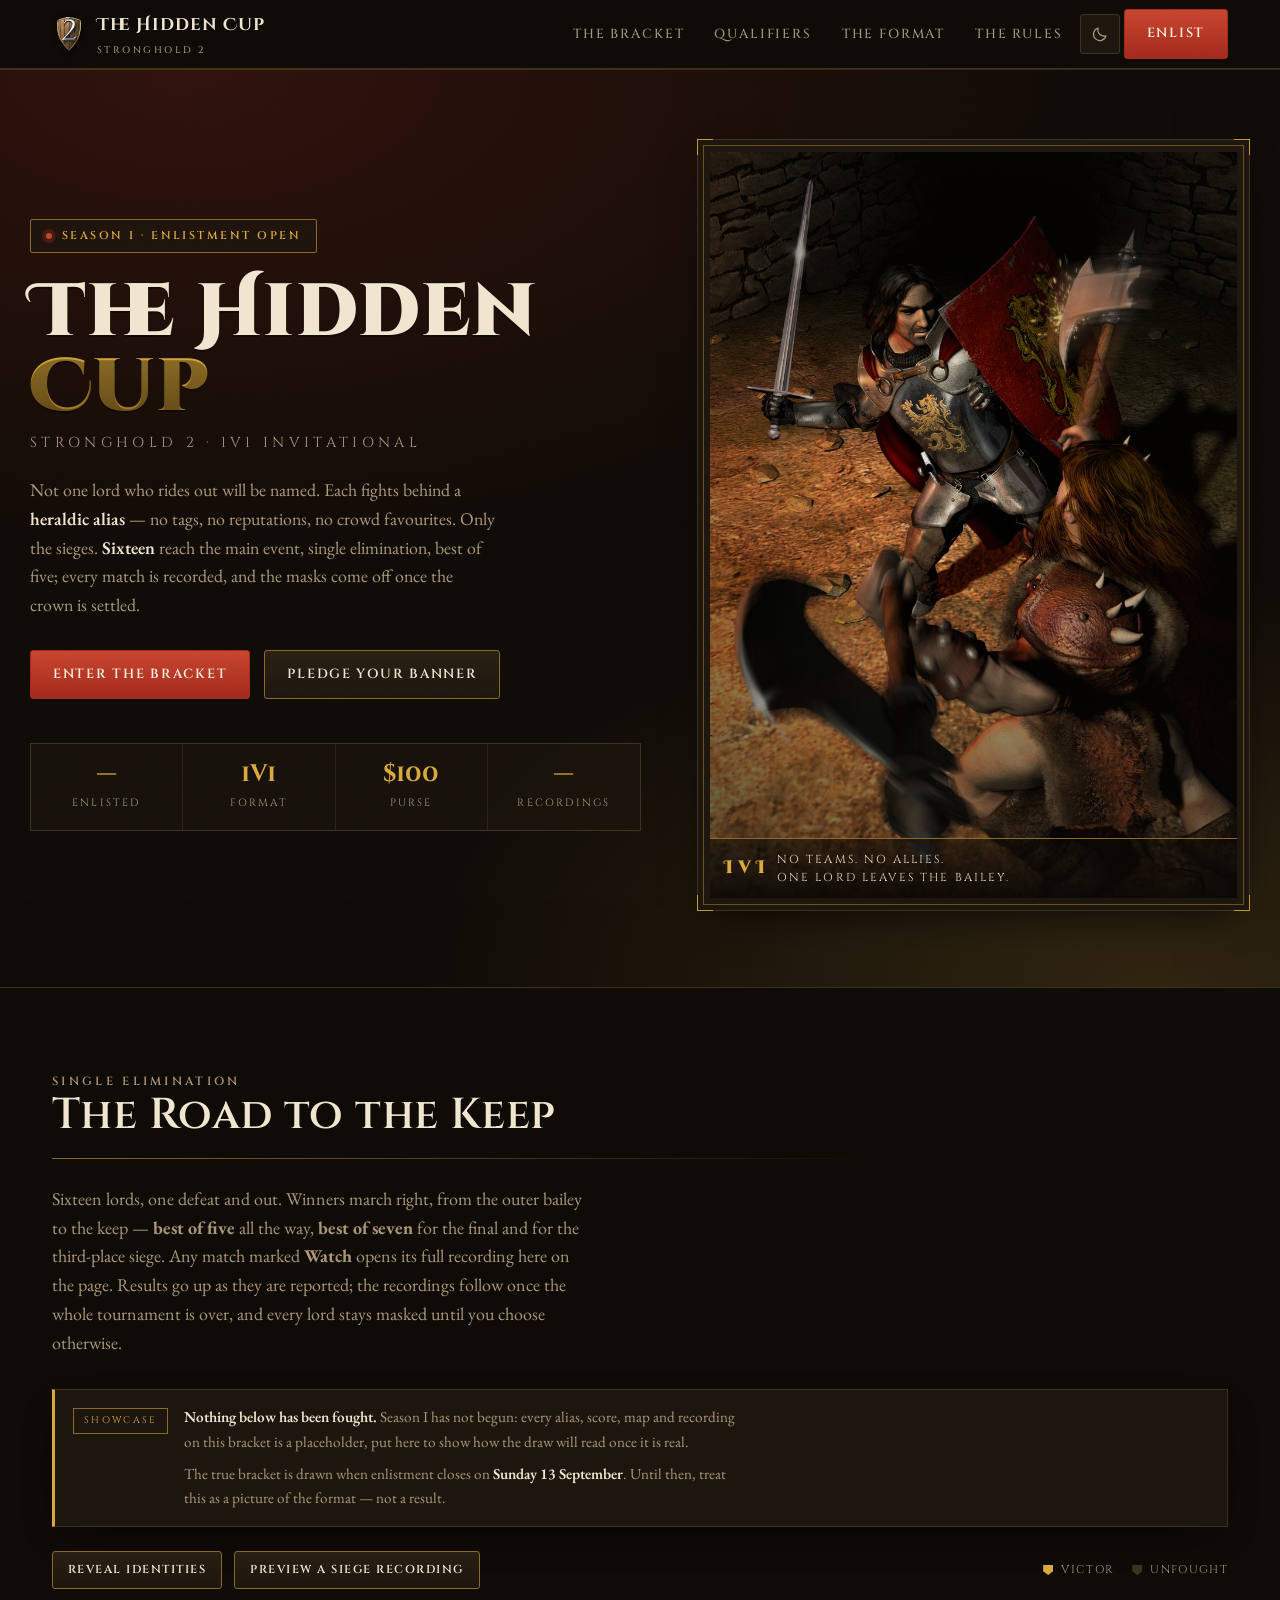
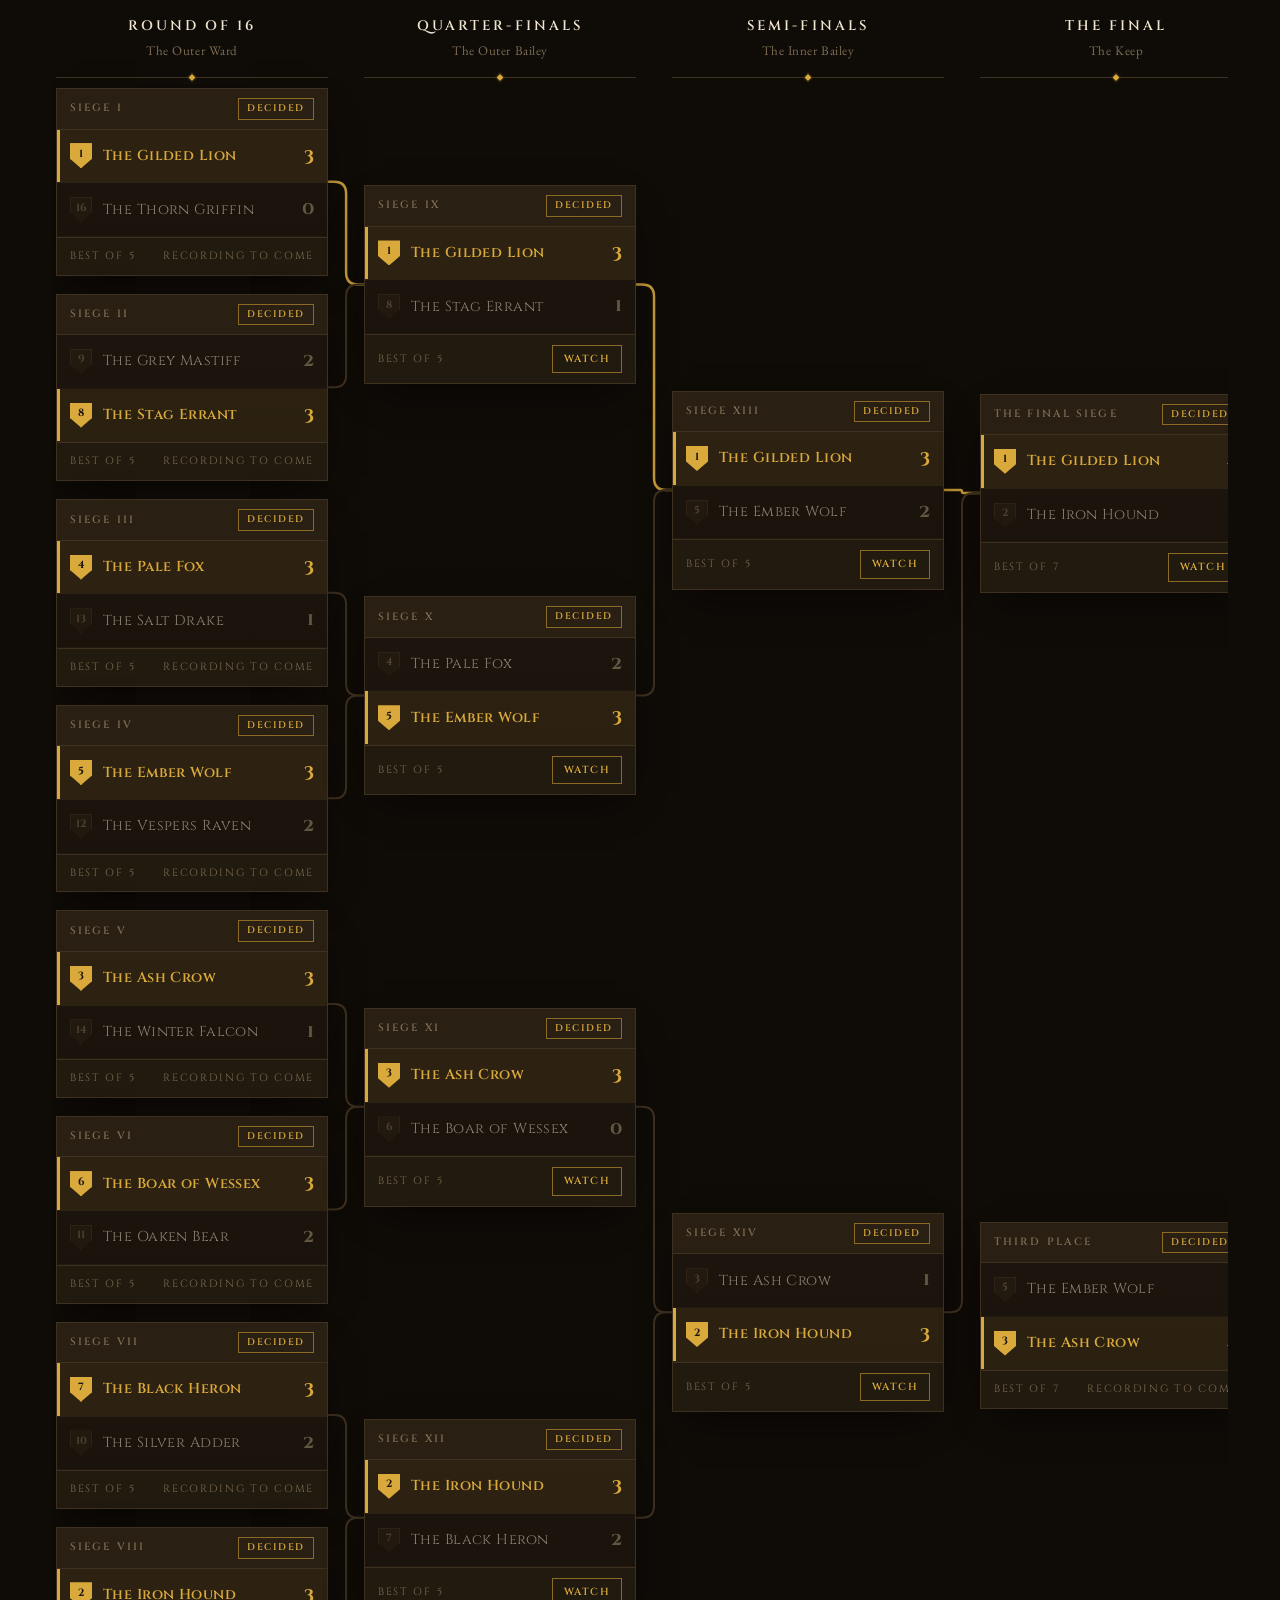
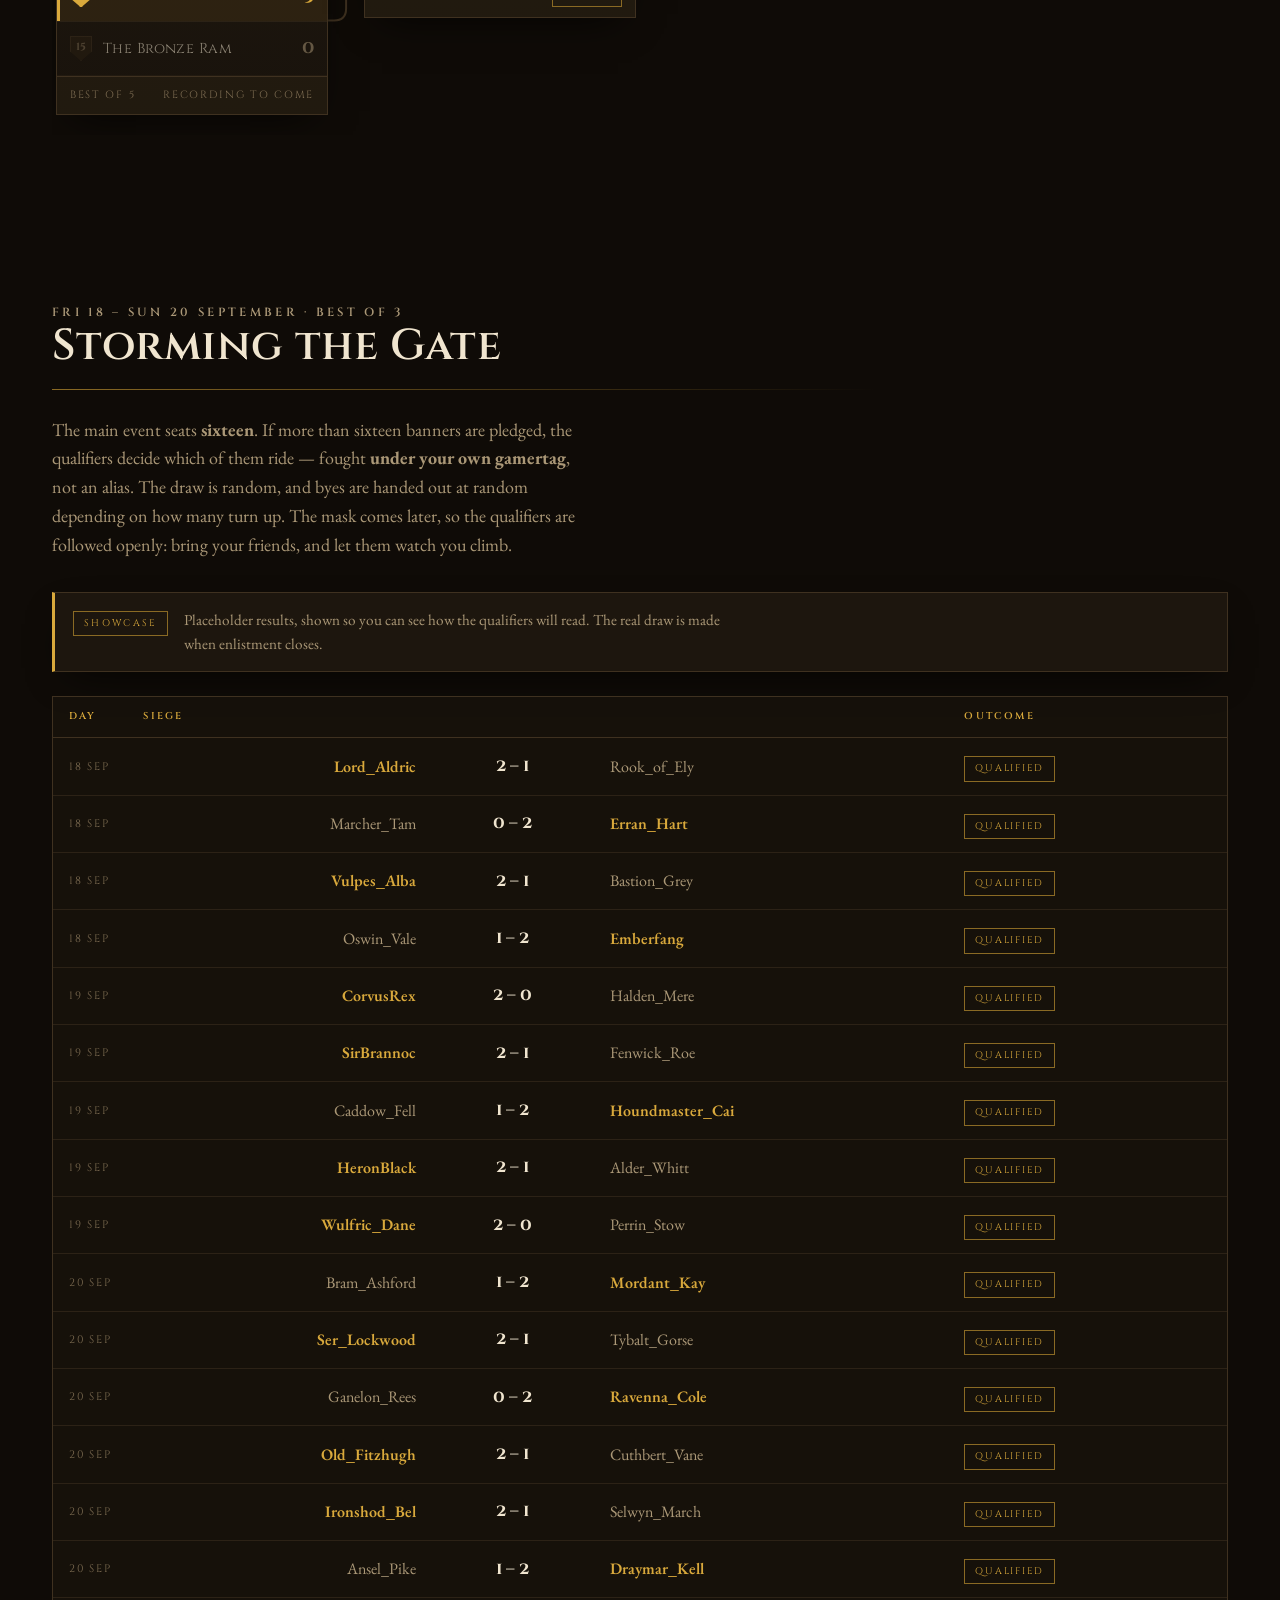
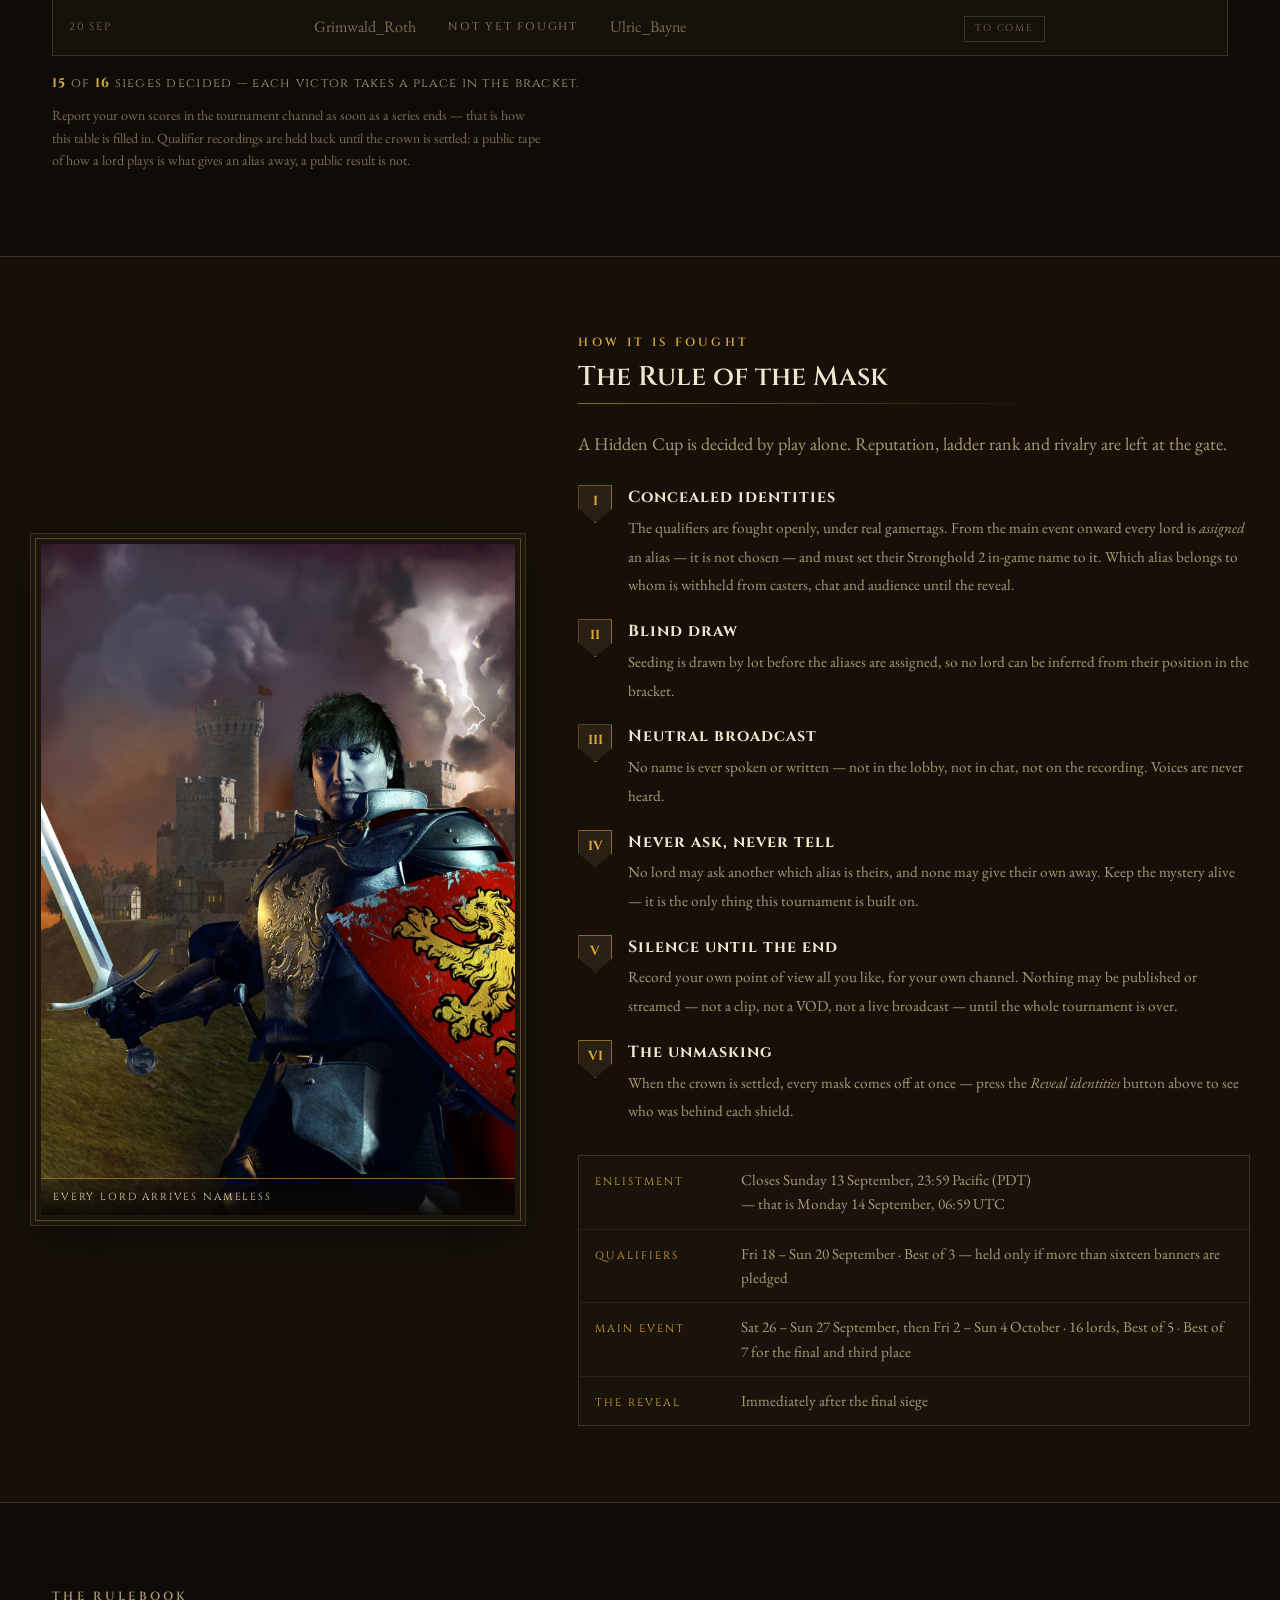
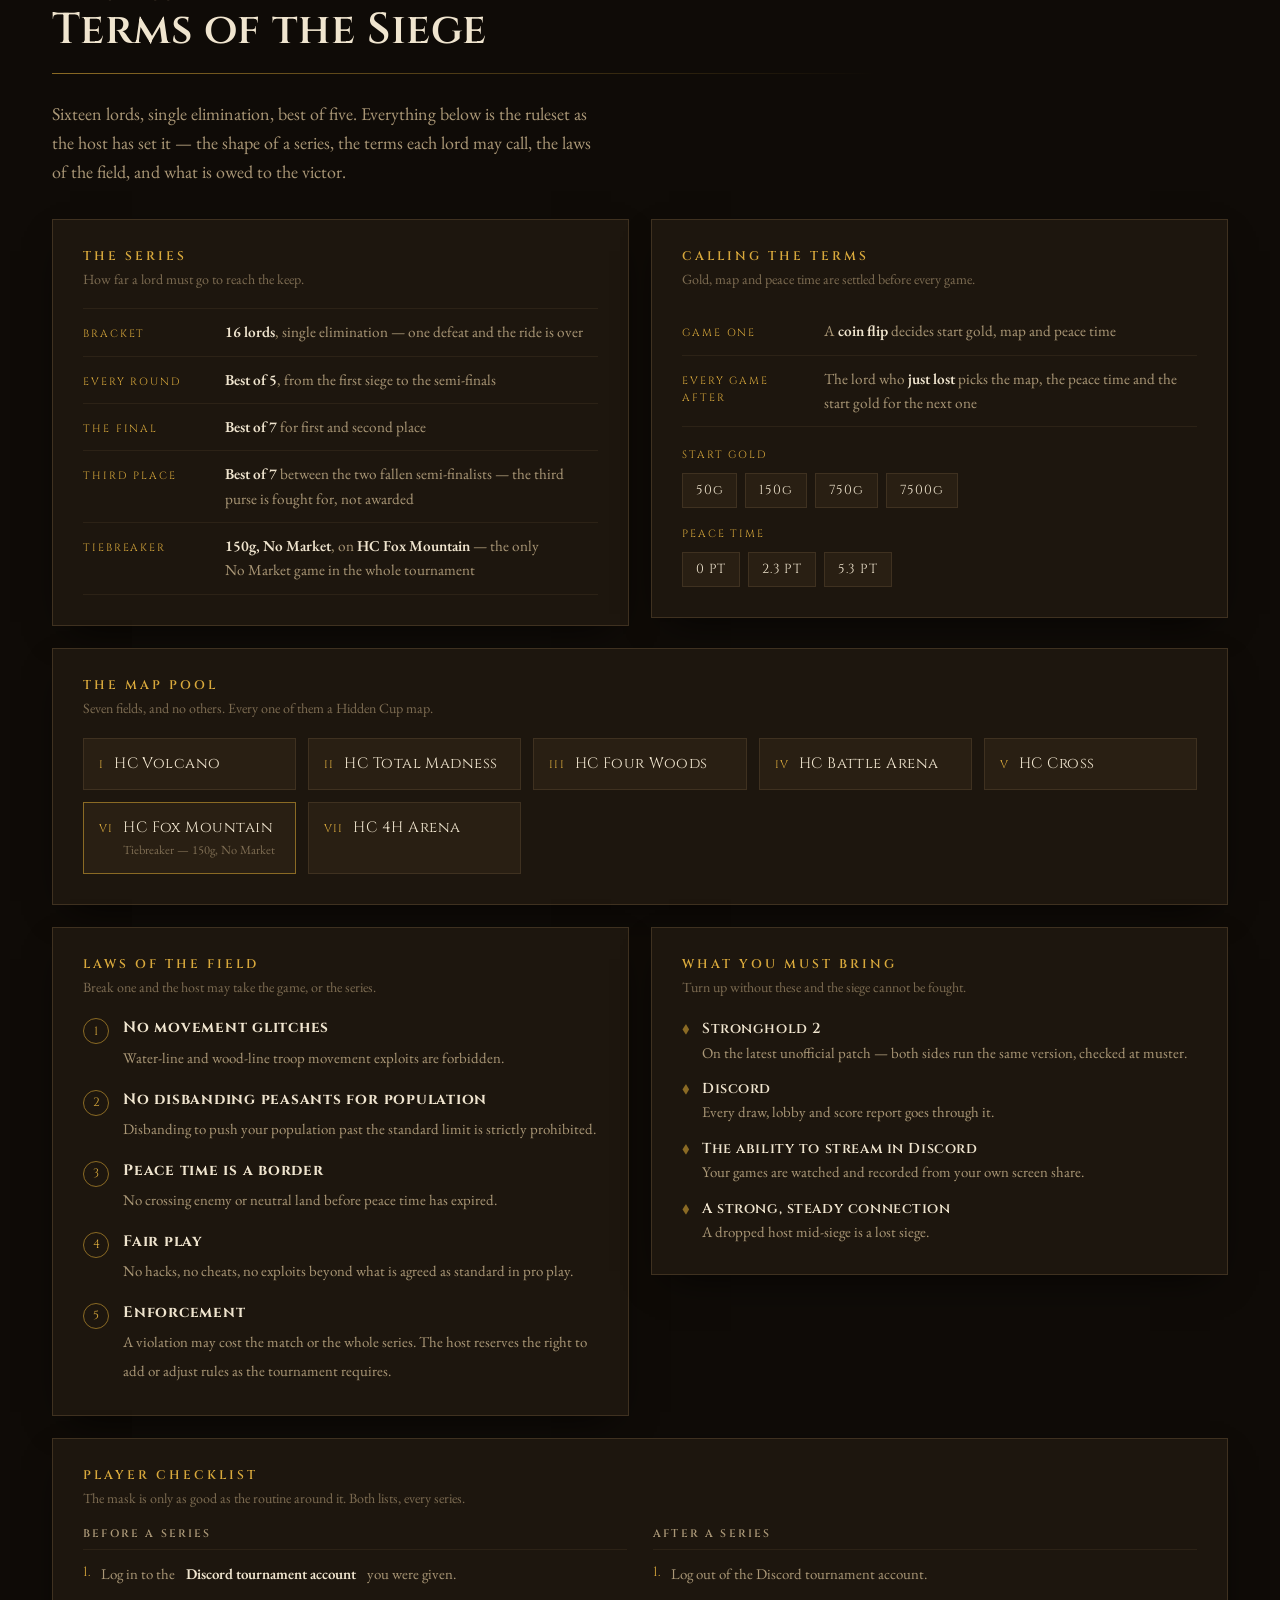
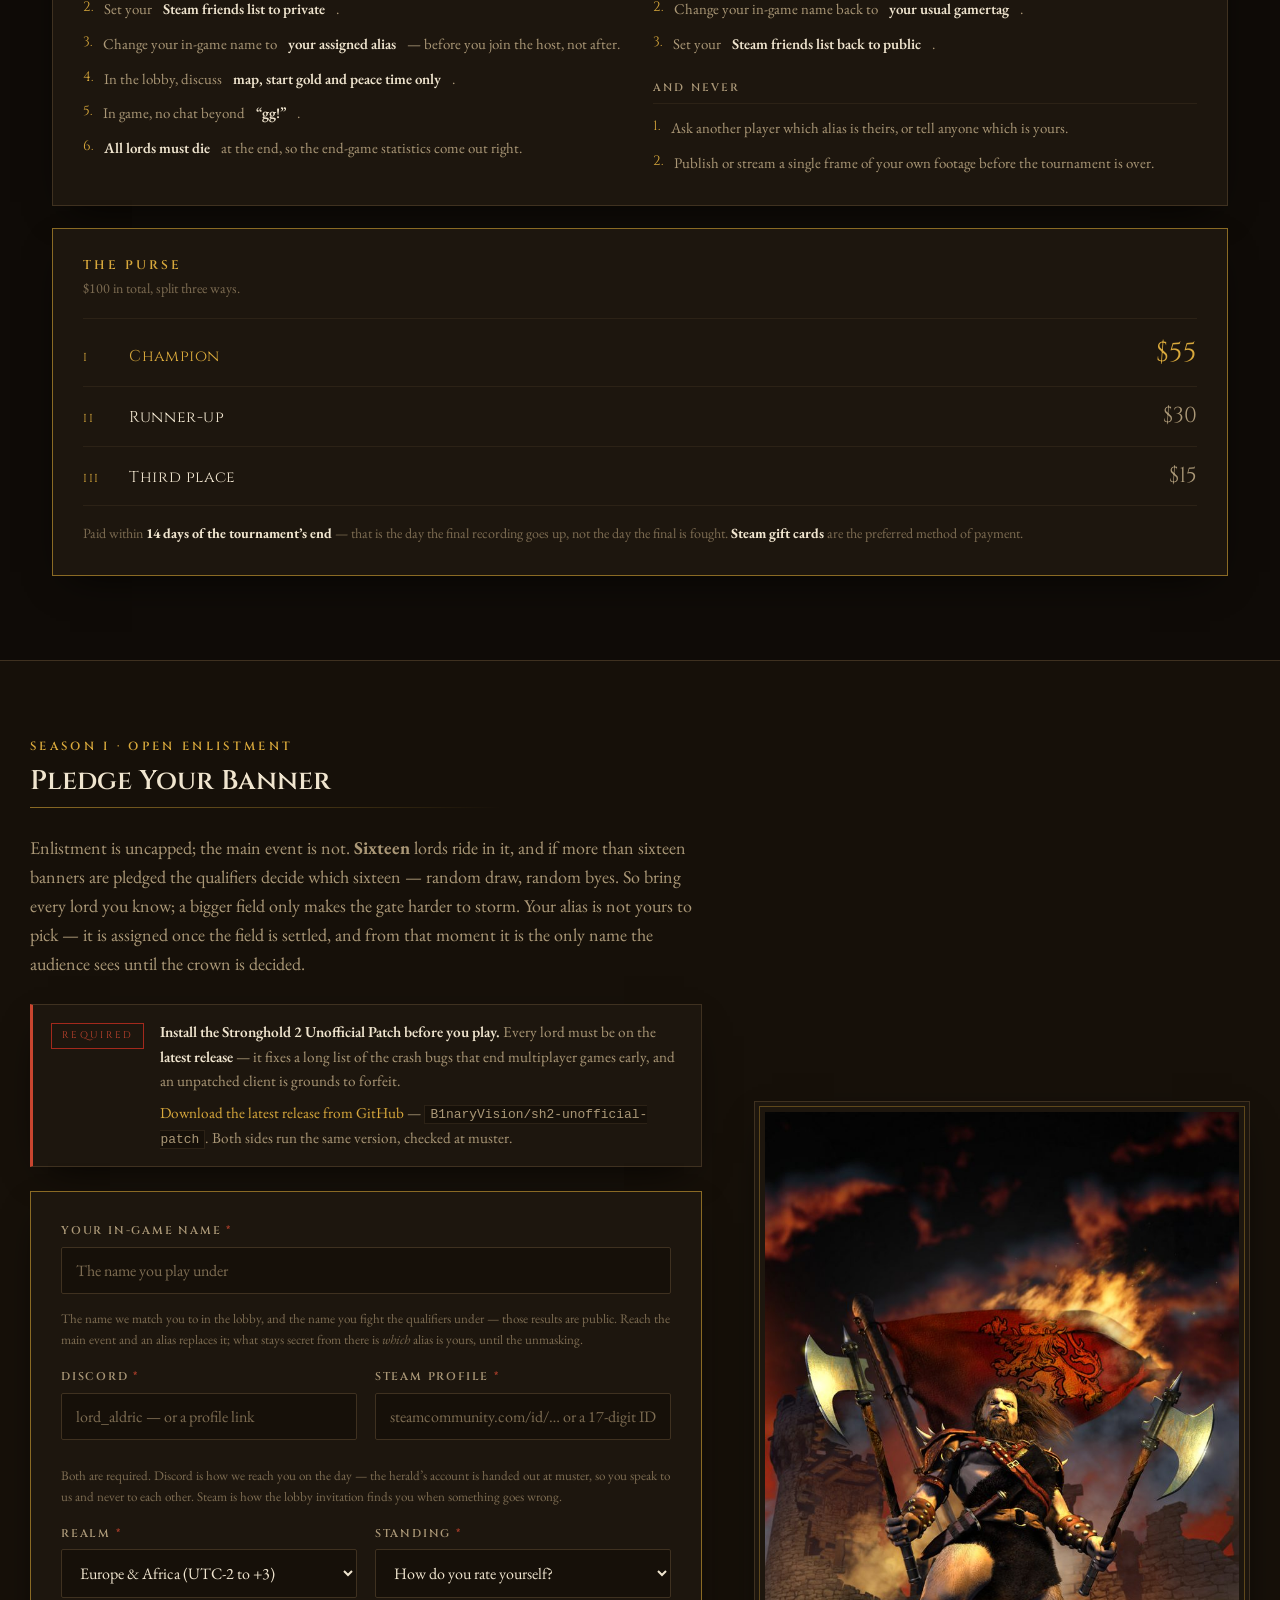
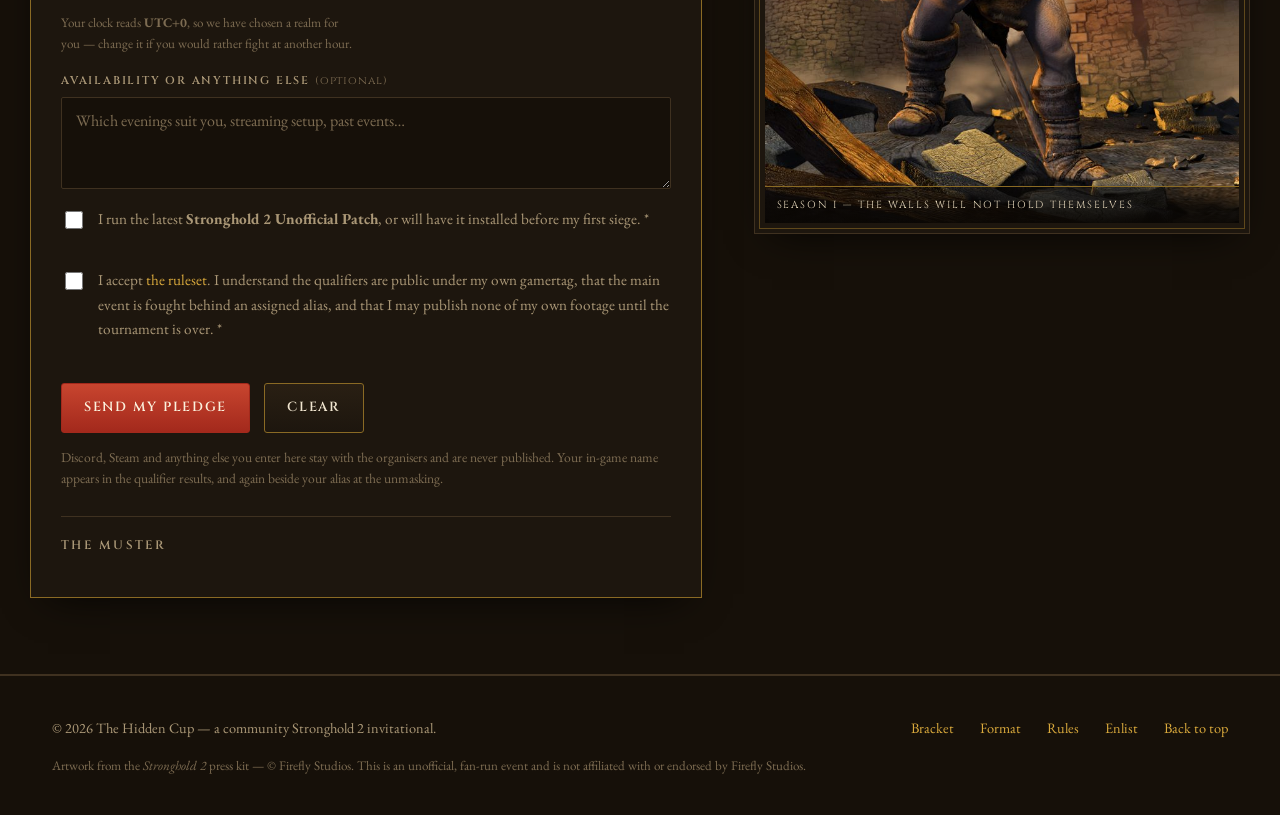
==== commit 51a83437: "feat: Updating the rules and regulations" ====
--- a/index.html
+++ b/index.html
@@ -404,6 +404,93 @@
 @media(max-width:520px){.dates div{flex-direction:column;gap:2px}.dates .k{flex:none}}
 
 /* ==============================================================
+   6b. THE RULEBOOK
+   ============================================================== */
+.rules-grid{display:grid;grid-template-columns:1fr 1fr;gap:22px;align-items:start}
+.rules-grid > .span-2{grid-column:1/-1}
+@media(max-width:900px){.rules-grid{grid-template-columns:1fr}}
+.rules-card{padding:26px 28px}
+.rules-card h3{
+  font-size:.78rem;letter-spacing:.24em;text-transform:uppercase;
+  color:var(--gold);margin:0 0 4px;font-weight:600;
+}
+.rules-card .sub{color:var(--faint);font-size:.88rem;margin:0 0 18px}
+.rules-card .lbl{
+  font-family:var(--f-head);font-size:.66rem;letter-spacing:.18em;text-transform:uppercase;
+  color:var(--gold);margin:0 0 9px;
+}
+.rules-card > :last-child{margin-bottom:0}
+
+/* key -> value rows, same shape as .dates but sitting on a card */
+.terms{display:grid;gap:0;border-top:1px solid var(--line-soft)}
+.terms div{display:flex;gap:14px;align-items:baseline;padding:11px 0;border-bottom:1px solid var(--line-soft)}
+.terms .k{flex:0 0 128px;font-family:var(--f-head);font-size:.66rem;
+  letter-spacing:.18em;text-transform:uppercase;color:var(--gold)}
+.terms .v{color:var(--muted);font-size:.95rem}
+.terms .v b{color:var(--text);font-weight:600}
+@media(max-width:520px){.terms div{flex-direction:column;gap:2px}.terms .k{flex:none}}
+
+/* gold / peace-time chips */
+.opts{display:flex;flex-wrap:wrap;gap:8px;margin:0 0 18px;padding:0;list-style:none}
+.opts li{
+  font-family:var(--f-head);font-size:.82rem;letter-spacing:.06em;
+  padding:6px 13px;color:var(--text);
+  background:var(--surface-2);border:1px solid var(--line);
+}
+
+/* the map pool */
+.maps{display:grid;grid-template-columns:repeat(auto-fit,minmax(178px,1fr));gap:12px;margin:0;padding:0;list-style:none}
+.maps li{
+  display:flex;align-items:baseline;gap:10px;
+  padding:13px 15px;background:var(--surface-2);border:1px solid var(--line);
+}
+.maps li.is-tiebreak{border-color:var(--gold-soft)}
+.maps .n{font-family:var(--f-head);font-size:.68rem;color:var(--gold);letter-spacing:.1em;flex:0 0 auto}
+.maps .m{font-family:var(--f-head);font-size:.94rem;letter-spacing:.03em}
+.maps .tb{display:block;font-family:var(--f-body);font-size:.78rem;color:var(--faint);letter-spacing:0}
+
+/* numbered laws of the field */
+.laws{list-style:none;counter-reset:law;margin:0;padding:0;display:grid;gap:16px}
+.laws li{display:flex;gap:14px;align-items:flex-start;counter-increment:law}
+.laws li::before{
+  content:counter(law);flex:0 0 auto;width:26px;height:26px;display:grid;place-items:center;
+  border:1px solid var(--gold-soft);color:var(--gold);border-radius:50%;
+  font-family:var(--f-head);font-size:.76rem;margin-top:2px;
+}
+.laws b{display:block;font-family:var(--f-head);font-size:.95rem;letter-spacing:.05em;margin-bottom:2px}
+.laws span{color:var(--muted);font-size:.93rem}
+
+/* the two series protocols */
+.protocols{display:grid;grid-template-columns:1fr 1fr;gap:26px}
+@media(max-width:700px){.protocols{grid-template-columns:1fr}}
+.protocols h4{
+  font-family:var(--f-head);font-size:.68rem;letter-spacing:.2em;text-transform:uppercase;
+  color:var(--muted);margin:0 0 12px;padding-bottom:9px;border-bottom:1px solid var(--line-soft);
+}
+.steps{list-style:none;margin:0;padding:0;display:grid;gap:11px;counter-reset:step}
+.steps li{display:flex;gap:11px;color:var(--muted);font-size:.93rem;counter-increment:step}
+.steps li::before{
+  content:counter(step) ".";flex:0 0 auto;color:var(--gold);
+  font-family:var(--f-head);font-size:.85rem;
+}
+.steps b{color:var(--text);font-weight:600}
+
+/* what a lord must bring */
+.kit{list-style:none;margin:0;padding:0;display:grid;gap:12px}
+.kit li{display:flex;gap:12px;align-items:flex-start;color:var(--muted);font-size:.93rem}
+.kit li::before{content:"\25C6";flex:0 0 auto;color:var(--gold-soft);font-size:.7rem;line-height:2.2}
+.kit b{color:var(--text);font-weight:600;font-family:var(--f-head);font-size:.9rem;letter-spacing:.04em}
+
+/* the purse */
+.purse{list-style:none;margin:0 0 16px;padding:0;border-top:1px solid var(--line-soft)}
+.purse li{display:flex;align-items:baseline;gap:14px;padding:12px 0;border-bottom:1px solid var(--line-soft)}
+.purse .pl{flex:0 0 auto;width:32px;font-family:var(--f-head);font-size:.72rem;letter-spacing:.14em;color:var(--gold)}
+.purse .pn{flex:1;font-family:var(--f-head);font-size:.98rem;letter-spacing:.04em}
+.purse .pv{font-family:var(--f-head);font-size:1.35rem;color:var(--muted)}
+.purse li.is-first .pn{color:var(--gold)}
+.purse li.is-first .pv{font-size:1.7rem;color:var(--gold)}
+
+/* ==============================================================
    7. MODAL
    ============================================================== */
 dialog#videoModal{border:0;padding:0;background:transparent;color:var(--text);
@@ -608,6 +695,7 @@
       <a href="#bracket">The Bracket</a>
       <a href="#qualifiers" data-optional>Qualifiers</a>
       <a href="#format" data-optional>The Format</a>
+      <a href="#rules" data-optional>The Rules</a>
       <button class="icon-btn" id="themeToggle" type="button" aria-label="Switch between night and parchment" title="Night / parchment"></button>
       <a class="btn btn--primary" href="#enlist">Enlist</a>
     </nav>
@@ -624,8 +712,8 @@
       <p class="hero__game">Stronghold&nbsp;2 &middot; 1v1 Invitational</p>
       <p class="lead">Not one lord who rides out will be named. Each fights behind a
         <strong>heraldic alias</strong> &mdash; no tags, no reputations, no crowd favourites. Only the
-        sieges. How large the bracket grows is decided by how many answer the call; every match is
-        recorded, and the masks come off once the crown is settled.</p>
+        sieges. <strong>Sixteen</strong> reach the main event, single elimination, best of five;
+        every match is recorded, and the masks come off once the crown is settled.</p>
       <div class="hero__cta">
         <a class="btn btn--primary" href="#bracket">Enter the bracket</a>
         <a class="btn" href="#enlist">Pledge your banner</a>
@@ -660,9 +748,11 @@
       <p class="eyebrow">Single elimination</p>
       <h2>The Road to the Keep</h2>
       <hr class="rule">
-      <p>Winners march right, from the outer bailey to the keep. Any siege marked
-        <strong>Watch</strong> opens its full recording here on the page &mdash; and every lord
-        stays masked until you choose otherwise.</p>
+      <p>Sixteen lords, one defeat and out. Winners march right, from the outer bailey to the
+        keep &mdash; <strong>best of five</strong> all the way, <strong>best of seven</strong> for the
+        final and for the third-place siege. Any match marked <strong>Watch</strong> opens its full
+        recording here on the page. Results go up as they are reported; the recordings follow once the
+        whole tournament is over, and every lord stays masked until you choose otherwise.</p>
     </div>
 
     <div class="notice" id="previewNotice" role="note" hidden>
@@ -705,9 +795,11 @@
       <p class="eyebrow" id="qualEyebrow">The qualifiers</p>
       <h2>Storming the Gate</h2>
       <hr class="rule">
-      <p>Every banner pledged fights here, <strong>under its own name</strong>. The mask comes later:
-        aliases are drawn only once the field is settled, so the qualifiers are followed openly &mdash;
-        bring your friends, and let them watch you climb.</p>
+      <p>The main event seats <strong>sixteen</strong>. If more than sixteen banners are pledged,
+        the qualifiers decide which of them ride &mdash; fought <strong>under your own gamertag</strong>,
+        not an alias. The draw is random, and byes are handed out at random depending on how many turn
+        up. The mask comes later, so the qualifiers are followed openly: bring your friends, and let
+        them watch you climb.</p>
     </div>
 
     <div class="notice" id="qualPreviewNotice" role="note" hidden>
@@ -726,8 +818,9 @@
       </table>
     </div>
     <p class="qual__foot" id="qualSummary"></p>
-    <p class="qual__note">Qualifier recordings are held back until the crown is settled. A public tape
-      of how a lord plays is what gives an alias away &mdash; a public result is not.</p>
+    <p class="qual__note">Report your own scores in the tournament channel as soon as a series ends
+      &mdash; that is how this table is filled in. Qualifier recordings are held back until the crown is
+      settled: a public tape of how a lord plays is what gives an alias away, a public result is not.</p>
   </div>
 </section>
 
@@ -747,27 +840,187 @@
         ladder rank and rivalry are left at the gate.</p>
       <ol class="creed">
         <li><span class="num">I</span><div><b>Concealed identities</b>
-          <span>The qualifiers are fought openly, under real names. From the main event onward every
-          lord competes behind a heraldic alias, and which alias belongs to whom is withheld from
-          casters, chat and audience until the reveal.</span></div></li>
+          <span>The qualifiers are fought openly, under real gamertags. From the main event onward
+          every lord is <em>assigned</em> an alias &mdash; it is not chosen &mdash; and must set their
+          Stronghold&nbsp;2 in-game name to it. Which alias belongs to whom is withheld from casters,
+          chat and audience until the reveal.</span></div></li>
         <li><span class="num">II</span><div><b>Blind draw</b>
           <span>Seeding is drawn by lot before the aliases are assigned, so no lord can be inferred
           from their position in the bracket.</span></div></li>
         <li><span class="num">III</span><div><b>Neutral broadcast</b>
           <span>No name is ever spoken or written &mdash; not in the lobby, not in chat, not on the
           recording. Voices are never heard.</span></div></li>
-        <li><span class="num">IV</span><div><b>The unmasking</b>
+        <li><span class="num">IV</span><div><b>Never ask, never tell</b>
+          <span>No lord may ask another which alias is theirs, and none may give their own away.
+          Keep the mystery alive &mdash; it is the only thing this tournament is built on.</span></div></li>
+        <li><span class="num">V</span><div><b>Silence until the end</b>
+          <span>Record your own point of view all you like, for your own channel. Nothing may be
+          published or streamed &mdash; not a clip, not a VOD, not a live broadcast &mdash; until the
+          whole tournament is over.</span></div></li>
+        <li><span class="num">VI</span><div><b>The unmasking</b>
           <span>When the crown is settled, every mask comes off at once &mdash; press the
           <em>Reveal identities</em> button above to see who was behind each shield.</span></div></li>
       </ol>
       <div class="dates">
         <div><span class="k">Enlistment</span><span class="v">Closes Sunday 13 September, 23:59 Pacific (PDT)<br>
           &mdash; that is Monday 14 September, 06:59 UTC</span></div>
-        <div><span class="k">Qualifiers</span><span class="v">Fri 18 &ndash; Sun 20 September &middot; Best of 3</span></div>
+        <div><span class="k">Qualifiers</span><span class="v">Fri 18 &ndash; Sun 20 September &middot; Best of 3
+          &mdash; held only if more than sixteen banners are pledged</span></div>
         <div><span class="k">Main event</span><span class="v">Sat 26 &ndash; Sun 27 September, then Fri 2 &ndash; Sun 4 October
-          &middot; Best of 5, Best of 7 final</span></div>
+          &middot; 16 lords, Best of 5 &middot; Best of 7 for the final and third place</span></div>
         <div><span class="k">The reveal</span><span class="v">Immediately after the final siege</span></div>
       </div>
+    </div>
+  </div>
+</section>
+
+<!-- ============================ RULEBOOK ============================ -->
+<section class="section" id="rules">
+  <div class="wrap">
+    <div class="section__head">
+      <p class="eyebrow">The rulebook</p>
+      <h2>Terms of the Siege</h2>
+      <hr class="rule">
+      <p>Sixteen lords, single elimination, best of five. Everything below is the ruleset as the
+        host has set it &mdash; the shape of a series, the terms each lord may call, the laws of the
+        field, and what is owed to the victor.</p>
+    </div>
+
+    <div class="rules-grid">
+
+      <article class="card rules-card">
+        <h3>The series</h3>
+        <p class="sub">How far a lord must go to reach the keep.</p>
+        <div class="terms">
+          <div><span class="k">Bracket</span><span class="v"><b>16 lords</b>, single elimination &mdash;
+            one defeat and the ride is over</span></div>
+          <div><span class="k">Every round</span><span class="v"><b>Best of 5</b>, from the first
+            siege to the semi-finals</span></div>
+          <div><span class="k">The final</span><span class="v"><b>Best of 7</b> for first and second
+            place</span></div>
+          <div><span class="k">Third place</span><span class="v"><b>Best of 7</b> between the two
+            fallen semi-finalists &mdash; the third purse is fought for, not awarded</span></div>
+          <div><span class="k">Tiebreaker</span><span class="v"><b>150g, No Market</b>, on
+            <b>HC Fox Mountain</b> &mdash; the only No&nbsp;Market game in the whole tournament</span></div>
+        </div>
+      </article>
+
+      <article class="card rules-card">
+        <h3>Calling the terms</h3>
+        <p class="sub">Gold, map and peace time are settled before every game.</p>
+        <div class="terms" style="border-top:0;margin-bottom:20px">
+          <div><span class="k">Game one</span>
+            <span class="v">A <b>coin flip</b> decides start gold, map and peace time</span></div>
+          <div><span class="k">Every game after</span>
+            <span class="v">The lord who <b>just lost</b> picks the map, the peace time and the
+              start gold for the next one</span></div>
+        </div>
+        <p class="lbl">Start gold</p>
+        <ul class="opts">
+          <li>50g</li><li>150g</li><li>750g</li><li>7500g</li>
+        </ul>
+        <p class="lbl">Peace time</p>
+        <ul class="opts" style="margin-bottom:0">
+          <li>0 PT</li><li>2.3 PT</li><li>5.3 PT</li>
+        </ul>
+      </article>
+
+      <article class="card rules-card span-2">
+        <h3>The map pool</h3>
+        <p class="sub">Seven fields, and no others. Every one of them a Hidden Cup map.</p>
+        <ul class="maps">
+          <li><span class="n">I</span><span class="m">HC Volcano</span></li>
+          <li><span class="n">II</span><span class="m">HC Total Madness</span></li>
+          <li><span class="n">III</span><span class="m">HC Four Woods</span></li>
+          <li><span class="n">IV</span><span class="m">HC Battle Arena</span></li>
+          <li><span class="n">V</span><span class="m">HC Cross</span></li>
+          <li class="is-tiebreak"><span class="n">VI</span><span class="m">HC Fox Mountain
+            <span class="tb">Tiebreaker &mdash; 150g, No Market</span></span></li>
+          <li><span class="n">VII</span><span class="m">HC 4H Arena</span></li>
+        </ul>
+      </article>
+
+      <article class="card rules-card">
+        <h3>Laws of the field</h3>
+        <p class="sub">Break one and the host may take the game, or the series.</p>
+        <ol class="laws">
+          <li><div><b>No movement glitches</b>
+            <span>Water-line and wood-line troop movement exploits are forbidden.</span></div></li>
+          <li><div><b>No disbanding peasants for population</b>
+            <span>Disbanding to push your population past the standard limit is strictly
+              prohibited.</span></div></li>
+          <li><div><b>Peace time is a border</b>
+            <span>No crossing enemy or neutral land before peace time has expired.</span></div></li>
+          <li><div><b>Fair play</b>
+            <span>No hacks, no cheats, no exploits beyond what is agreed as standard in pro
+              play.</span></div></li>
+          <li><div><b>Enforcement</b>
+            <span>A violation may cost the match or the whole series. The host reserves the right to
+              add or adjust rules as the tournament requires.</span></div></li>
+        </ol>
+      </article>
+
+      <article class="card rules-card">
+        <h3>What you must bring</h3>
+        <p class="sub">Turn up without these and the siege cannot be fought.</p>
+        <ul class="kit">
+          <li><div><b>Stronghold&nbsp;2</b><br>On the latest unofficial patch &mdash; both sides run
+            the same version, checked at muster.</div></li>
+          <li><div><b>Discord</b><br>Every draw, lobby and score report goes through it.</div></li>
+          <li><div><b>The ability to stream in Discord</b><br>Your games are watched and recorded from
+            your own screen share.</div></li>
+          <li><div><b>A strong, steady connection</b><br>A dropped host mid-siege is a lost siege.</div></li>
+        </ul>
+      </article>
+
+      <article class="card rules-card span-2">
+        <h3>Player checklist</h3>
+        <p class="sub">The mask is only as good as the routine around it. Both lists, every series.</p>
+        <div class="protocols">
+          <div>
+            <h4>Before a series</h4>
+            <ol class="steps">
+              <li>Log in to the <b>Discord tournament account</b> you were given.</li>
+              <li>Set your <b>Steam friends list to private</b>.</li>
+              <li>Change your in-game name to <b>your assigned alias</b> &mdash; before you join the
+                host, not after.</li>
+              <li>In the lobby, discuss <b>map, start gold and peace time only</b>.</li>
+              <li>In game, no chat beyond <b>&ldquo;gg!&rdquo;</b>.</li>
+              <li><b>All lords must die</b> at the end, so the end-game statistics come out
+                right.</li>
+            </ol>
+          </div>
+          <div>
+            <h4>After a series</h4>
+            <ol class="steps">
+              <li>Log out of the Discord tournament account.</li>
+              <li>Change your in-game name back to <b>your usual gamertag</b>.</li>
+              <li>Set your <b>Steam friends list back to public</b>.</li>
+            </ol>
+            <h4 style="margin-top:26px">And never</h4>
+            <ol class="steps">
+              <li>Ask another player which alias is theirs, or tell anyone which is yours.</li>
+              <li>Publish or stream a single frame of your own footage before the tournament is
+                over.</li>
+            </ol>
+          </div>
+        </div>
+      </article>
+
+      <article class="card card--gold rules-card span-2">
+        <h3>The purse</h3>
+        <p class="sub">$100 in total, split three ways.</p>
+        <ul class="purse">
+          <li class="is-first"><span class="pl">I</span><span class="pn">Champion</span><span class="pv">$55</span></li>
+          <li><span class="pl">II</span><span class="pn">Runner-up</span><span class="pv">$30</span></li>
+          <li><span class="pl">III</span><span class="pn">Third place</span><span class="pv">$15</span></li>
+        </ul>
+        <p class="sub" style="margin:0">Paid within <b style="color:var(--text)">14 days of the
+          tournament&rsquo;s end</b> &mdash; that is the day the final recording goes up, not the day
+          the final is fought. <b style="color:var(--text)">Steam gift cards</b> are the preferred
+          method of payment.</p>
+      </article>
+
     </div>
   </div>
 </section>
@@ -779,11 +1032,12 @@
       <p class="eyebrow">Season I &middot; Open enlistment</p>
       <h2>Pledge Your Banner</h2>
       <hr class="rule">
-      <p style="color:var(--muted);margin:0 0 26px">Enlistment is uncapped, and the bracket is cut to
-        fit whoever turns up &mdash; a handful of banners makes a tight eight, a flood makes a proper
-        siege of a tournament. So bring every lord you know. Your alias is not yours to pick &mdash; it
-        is drawn for you once the qualifiers are done, and from that moment it is the only name the
-        audience sees until the crown is decided.</p>
+      <p style="color:var(--muted);margin:0 0 26px">Enlistment is uncapped; the main event is not.
+        <b>Sixteen</b> lords ride in it, and if more than sixteen banners are pledged the qualifiers
+        decide which sixteen &mdash; random draw, random byes. So bring every lord you know; a bigger
+        field only makes the gate harder to storm. Your alias is not yours to pick &mdash; it is
+        assigned once the field is settled, and from that moment it is the only name the audience sees
+        until the crown is decided.</p>
 
       <div class="notice notice--patch" role="note">
         <span class="notice__tag">Required</span>
@@ -880,8 +1134,9 @@
 
             <label class="check">
               <input type="checkbox" id="agree" name="agree" required>
-              <span>I accept the ruleset. I understand the qualifiers are public under my own name, and
-                that the main event is fought behind an alias until the reveal.&nbsp;<span class="req">*</span></span>
+              <span>I accept <a href="#rules">the ruleset</a>. I understand the qualifiers are public
+                under my own gamertag, that the main event is fought behind an assigned alias, and that
+                I may publish none of my own footage until the tournament is over.&nbsp;<span class="req">*</span></span>
             </label>
             <p class="err" data-err-for="agree" style="grid-column:1/-1;margin-top:-12px"></p>
 
@@ -920,6 +1175,7 @@
     <span class="sp"></span>
     <a href="#bracket">Bracket</a>
     <a href="#format">Format</a>
+    <a href="#rules">Rules</a>
     <a href="#enlist">Enlist</a>
     <a href="#top">Back to top</a>
     <small>Artwork from the <em>Stronghold&nbsp;2</em> press kit &mdash; &copy; Firefly Studios.
@@ -981,22 +1237,38 @@
   format:   "Best of 3",
   entrants: null,     /* total banners fought; null while unknown */
   matches: [
-    { id:"Q1", date:"18 Sep", status:"completed", winner:0,
-      sides:[ {lord:"Lord_Aldric", score:2}, {lord:"Rook_of_Ely",   score:1} ] },
-    { id:"Q2", date:"18 Sep", status:"completed", winner:1,
-      sides:[ {lord:"Marcher_Tam", score:0}, {lord:"Erran_Hart",    score:2} ] },
-    { id:"Q3", date:"19 Sep", status:"completed", winner:0,
-      sides:[ {lord:"Vulpes_Alba", score:2}, {lord:"Bastion_Grey",  score:1} ] },
-    { id:"Q4", date:"19 Sep", status:"completed", winner:1,
-      sides:[ {lord:"Oswin_Vale",  score:1}, {lord:"Emberfang",     score:2} ] },
-    { id:"Q5", date:"19 Sep", status:"completed", winner:0,
-      sides:[ {lord:"CorvusRex",   score:2}, {lord:"Halden_Mere",   score:0} ] },
-    { id:"Q6", date:"20 Sep", status:"completed", winner:0,
-      sides:[ {lord:"SirBrannoc",  score:2}, {lord:"Fenwick_Roe",   score:1} ] },
-    { id:"Q7", date:"20 Sep", status:"completed", winner:1,
-      sides:[ {lord:"Caddow_Fell", score:1}, {lord:"Houndmaster_Cai", score:2} ] },
-    { id:"Q8", date:"20 Sep", status:"unfought", winner:null,
-      sides:[ {lord:"HeronBlack",  score:0}, {lord:"Alder_Whitt",   score:0} ] }
+    { id:"Q1",  date:"18 Sep", status:"completed", winner:0,
+      sides:[ {lord:"Lord_Aldric",     score:2}, {lord:"Rook_of_Ely",     score:1} ] },
+    { id:"Q2",  date:"18 Sep", status:"completed", winner:1,
+      sides:[ {lord:"Marcher_Tam",     score:0}, {lord:"Erran_Hart",      score:2} ] },
+    { id:"Q3",  date:"18 Sep", status:"completed", winner:0,
+      sides:[ {lord:"Vulpes_Alba",     score:2}, {lord:"Bastion_Grey",    score:1} ] },
+    { id:"Q4",  date:"18 Sep", status:"completed", winner:1,
+      sides:[ {lord:"Oswin_Vale",      score:1}, {lord:"Emberfang",       score:2} ] },
+    { id:"Q5",  date:"19 Sep", status:"completed", winner:0,
+      sides:[ {lord:"CorvusRex",       score:2}, {lord:"Halden_Mere",     score:0} ] },
+    { id:"Q6",  date:"19 Sep", status:"completed", winner:0,
+      sides:[ {lord:"SirBrannoc",      score:2}, {lord:"Fenwick_Roe",     score:1} ] },
+    { id:"Q7",  date:"19 Sep", status:"completed", winner:1,
+      sides:[ {lord:"Caddow_Fell",     score:1}, {lord:"Houndmaster_Cai", score:2} ] },
+    { id:"Q8",  date:"19 Sep", status:"completed", winner:0,
+      sides:[ {lord:"HeronBlack",      score:2}, {lord:"Alder_Whitt",     score:1} ] },
+    { id:"Q9",  date:"19 Sep", status:"completed", winner:0,
+      sides:[ {lord:"Wulfric_Dane",    score:2}, {lord:"Perrin_Stow",     score:0} ] },
+    { id:"Q10", date:"20 Sep", status:"completed", winner:1,
+      sides:[ {lord:"Bram_Ashford",    score:1}, {lord:"Mordant_Kay",     score:2} ] },
+    { id:"Q11", date:"20 Sep", status:"completed", winner:0,
+      sides:[ {lord:"Ser_Lockwood",    score:2}, {lord:"Tybalt_Gorse",    score:1} ] },
+    { id:"Q12", date:"20 Sep", status:"completed", winner:1,
+      sides:[ {lord:"Ganelon_Rees",    score:0}, {lord:"Ravenna_Cole",    score:2} ] },
+    { id:"Q13", date:"20 Sep", status:"completed", winner:0,
+      sides:[ {lord:"Old_Fitzhugh",    score:2}, {lord:"Cuthbert_Vane",   score:1} ] },
+    { id:"Q14", date:"20 Sep", status:"completed", winner:0,
+      sides:[ {lord:"Ironshod_Bel",    score:2}, {lord:"Selwyn_March",    score:1} ] },
+    { id:"Q15", date:"20 Sep", status:"completed", winner:1,
+      sides:[ {lord:"Ansel_Pike",      score:1}, {lord:"Draymar_Kell",    score:2} ] },
+    { id:"Q16", date:"20 Sep", status:"unfought",  winner:null,
+      sides:[ {lord:"Grimwald_Roth",   score:0}, {lord:"Ulric_Bayne",     score:0} ] }
   ]
 };
 
@@ -1012,35 +1284,96 @@
 
   rounds: [
     {
+      id: "r16", name: "Round of 16", sub: "The Outer Ward",
+      matches: [
+        {
+          id:"R1", label:"Siege I", date:"26 Sep", format:"Best of 5",
+          venue:"HC Volcano", status:"completed", winner:0,
+          sides:[ {alias:"The Gilded Lion",   lord:"Lord_Aldric",   seed:1,  score:3},
+                  {alias:"The Thorn Griffin", lord:"Grimwald_Roth", seed:16, score:0} ],
+          video:"", feeds:{ match:"QF1", slot:0 }
+        },
+        {
+          id:"R2", label:"Siege II", date:"26 Sep", format:"Best of 5",
+          venue:"HC Cross", status:"completed", winner:1,
+          sides:[ {alias:"The Grey Mastiff", lord:"Wulfric_Dane", seed:9, score:2},
+                  {alias:"The Stag Errant",  lord:"Erran_Hart",   seed:8, score:3} ],
+          video:"", feeds:{ match:"QF1", slot:1 }
+        },
+        {
+          id:"R3", label:"Siege III", date:"26 Sep", format:"Best of 5",
+          venue:"HC Four Woods", status:"completed", winner:0,
+          sides:[ {alias:"The Pale Fox",  lord:"Vulpes_Alba",  seed:4,  score:3},
+                  {alias:"The Salt Drake", lord:"Old_Fitzhugh", seed:13, score:1} ],
+          video:"", feeds:{ match:"QF2", slot:0 }
+        },
+        {
+          id:"R4", label:"Siege IV", date:"26 Sep", format:"Best of 5",
+          venue:"HC Battle Arena", status:"completed", winner:0,
+          sides:[ {alias:"The Ember Wolf",    lord:"Emberfang",    seed:5,  score:3},
+                  {alias:"The Vespers Raven", lord:"Ravenna_Cole", seed:12, score:2} ],
+          video:"", feeds:{ match:"QF2", slot:1 }
+        },
+        {
+          id:"R5", label:"Siege V", date:"27 Sep", format:"Best of 5",
+          venue:"HC Total Madness", status:"completed", winner:0,
+          sides:[ {alias:"The Ash Crow",      lord:"CorvusRex",    seed:3,  score:3},
+                  {alias:"The Winter Falcon", lord:"Ironshod_Bel", seed:14, score:1} ],
+          video:"", feeds:{ match:"QF3", slot:0 }
+        },
+        {
+          id:"R6", label:"Siege VI", date:"27 Sep", format:"Best of 5",
+          venue:"HC 4H Arena", status:"completed", winner:0,
+          sides:[ {alias:"The Boar of Wessex", lord:"SirBrannoc",   seed:6,  score:3},
+                  {alias:"The Oaken Bear",     lord:"Ser_Lockwood", seed:11, score:2} ],
+          video:"", feeds:{ match:"QF3", slot:1 }
+        },
+        {
+          id:"R7", label:"Siege VII", date:"27 Sep", format:"Best of 5",
+          venue:"HC Fox Mountain", status:"completed", winner:0,
+          sides:[ {alias:"The Black Heron",  lord:"HeronBlack",  seed:7,  score:3},
+                  {alias:"The Silver Adder", lord:"Mordant_Kay", seed:10, score:2} ],
+          video:"", feeds:{ match:"QF4", slot:0 }
+        },
+        {
+          id:"R8", label:"Siege VIII", date:"27 Sep", format:"Best of 5",
+          venue:"HC Volcano", status:"completed", winner:0,
+          sides:[ {alias:"The Iron Hound", lord:"Houndmaster_Cai", seed:2,  score:3},
+                  {alias:"The Bronze Ram", lord:"Draymar_Kell",    seed:15, score:0} ],
+          video:"", feeds:{ match:"QF4", slot:1 }
+        }
+      ]
+    },
+    {
       id: "qf", name: "Quarter-Finals", sub: "The Outer Bailey",
       matches: [
         {
-          id:"QF1", label:"Siege I", date:"26 Sep", format:"Best of 5",
-          venue:"Rocky Ford", status:"completed", winner:0,
+          id:"QF1", label:"Siege IX", date:"2 Oct", format:"Best of 5",
+          venue:"HC Four Woods", status:"completed", winner:0,
           sides:[ {alias:"The Gilded Lion", lord:"Lord_Aldric",  seed:1, score:3},
                   {alias:"The Stag Errant", lord:"Erran_Hart",   seed:8, score:1} ],
           video:"https://www.youtube.com/watch?v=sa35WNEhT84",
           feeds:{ match:"SF1", slot:0 }
         },
         {
-          id:"QF2", label:"Siege II", date:"26 Sep", format:"Best of 5",
-          venue:"Blackthorn Vale", status:"completed", winner:1,
+          id:"QF2", label:"Siege X", date:"2 Oct", format:"Best of 5",
+          venue:"HC Cross", status:"completed", winner:1,
           sides:[ {alias:"The Pale Fox",  lord:"Vulpes_Alba", seed:4, score:2},
                   {alias:"The Ember Wolf", lord:"Emberfang",  seed:5, score:3} ],
           video:"https://www.youtube.com/watch?v=F-cHHc6SQN0",
           feeds:{ match:"SF1", slot:1 }
         },
         {
-          id:"QF3", label:"Siege III", date:"27 Sep", format:"Best of 5",
-          venue:"The Drowned Marches", status:"completed", winner:0,
+          id:"QF3", label:"Siege XI", date:"2 Oct", format:"Best of 5",
+          venue:"HC Total Madness", status:"completed", winner:0,
           sides:[ {alias:"The Ash Crow",       lord:"CorvusRex",  seed:3, score:3},
                   {alias:"The Boar of Wessex", lord:"SirBrannoc", seed:6, score:0} ],
           video:"https://www.youtube.com/watch?v=oqbFrVJKLrU",
           feeds:{ match:"SF2", slot:0 }
         },
         {
-          id:"QF4", label:"Siege IV", date:"27 Sep", format:"Best of 5",
-          venue:"Ravensmoor", status:"completed", winner:0,
+          id:"QF4", label:"Siege XII", date:"2 Oct", format:"Best of 5",
+          venue:"HC Battle Arena", status:"completed", winner:0,
           sides:[ {alias:"The Iron Hound",  lord:"Houndmaster_Cai", seed:2, score:3},
                   {alias:"The Black Heron", lord:"HeronBlack",      seed:7, score:2} ],
           video:"https://www.youtube.com/watch?v=f5VoafBrchI",
@@ -1052,16 +1385,16 @@
       id: "sf", name: "Semi-Finals", sub: "The Inner Bailey",
       matches: [
         {
-          id:"SF1", label:"Siege V", date:"2 Oct", format:"Best of 5",
-          venue:"The Cinder Downs", status:"completed", winner:0,
+          id:"SF1", label:"Siege XIII", date:"3 Oct", format:"Best of 5",
+          venue:"HC 4H Arena", status:"completed", winner:0,
           sides:[ {alias:"The Gilded Lion", lord:"Lord_Aldric", seed:1, score:3},
                   {alias:"The Ember Wolf",  lord:"Emberfang",   seed:5, score:2} ],
           video:"https://www.youtube.com/watch?v=50hnKqnVluY",
           feeds:{ match:"F1", slot:0 }
         },
         {
-          id:"SF2", label:"Siege VI", date:"3 Oct", format:"Best of 5",
-          venue:"Wolf's Head Hill", status:"completed", winner:1,
+          id:"SF2", label:"Siege XIV", date:"3 Oct", format:"Best of 5",
+          venue:"HC Fox Mountain", status:"completed", winner:1,
           sides:[ {alias:"The Ash Crow",   lord:"CorvusRex",       seed:3, score:1},
                   {alias:"The Iron Hound", lord:"Houndmaster_Cai", seed:2, score:3} ],
           video:"https://www.youtube.com/watch?v=kKTTO3xuWC0",
@@ -1070,14 +1403,24 @@
       ]
     },
     {
+      /* matches[0] must be the final — the crown card and the "watch the final"
+         button both read it. The third-place siege rides alongside it. */
       id: "f", name: "The Final", sub: "The Keep",
       matches: [
         {
           id:"F1", label:"The Final Siege", date:"4 Oct", format:"Best of 7",
-          venue:"King's Reach", status:"completed", winner:0,
+          venue:"HC Volcano", status:"completed", winner:0,
           sides:[ {alias:"The Gilded Lion", lord:"Lord_Aldric",     seed:1, score:4},
                   {alias:"The Iron Hound",  lord:"Houndmaster_Cai", seed:2, score:2} ],
           video:"https://www.youtube.com/watch?v=fIbAl2h5Sao",
+          feeds:null
+        },
+        {
+          id:"T1", label:"Third Place", date:"4 Oct", format:"Best of 7",
+          venue:"HC Cross", status:"completed", winner:1,
+          sides:[ {alias:"The Ember Wolf", lord:"Emberfang", seed:5, score:3},
+                  {alias:"The Ash Crow",   lord:"CorvusRex", seed:3, score:4} ],
+          video:"",
           feeds:null
         }
       ]
@@ -1233,9 +1576,14 @@
       if(e.key === "Enter" || e.key === " "){ e.preventDefault(); openVideo(m.id); }
     });
   }
+  /* The media embargo holds every recording back until the tournament ends, so
+     a decided siege with no video yet is the normal state during the event —
+     not a mistake. Say which of the two it is. */
   const foot = playable
     ? '<button class="watch" type="button" tabindex="-1">Watch</button>'
-    : '<span class="none">Not yet fought</span>';
+    : '<span class="none">' +
+        (m.status === "completed" ? "Recording to come" : "Not yet fought") +
+      '</span>';
 
   el.innerHTML =
     '<header class="match__meta"><span>' + escapeHtml(m.label) + '</span>' + statusPill(m) + '</header>' +
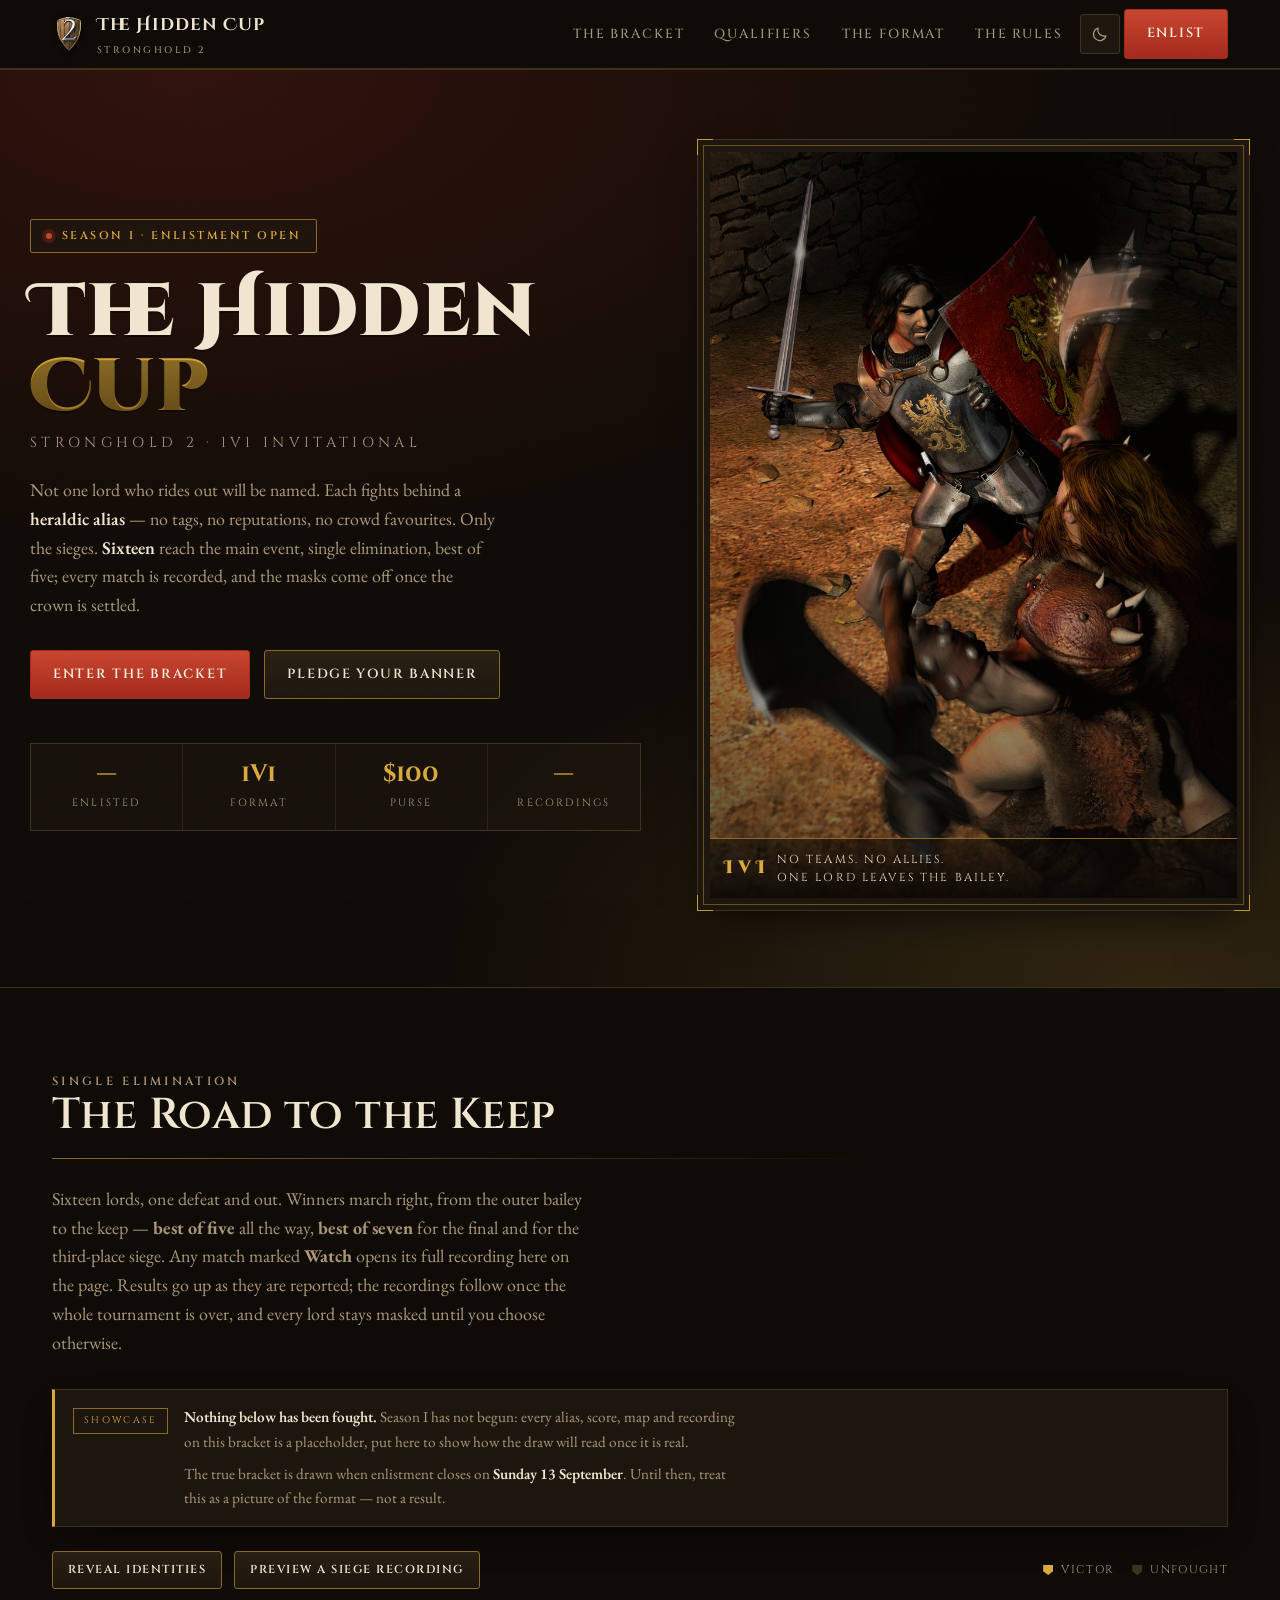
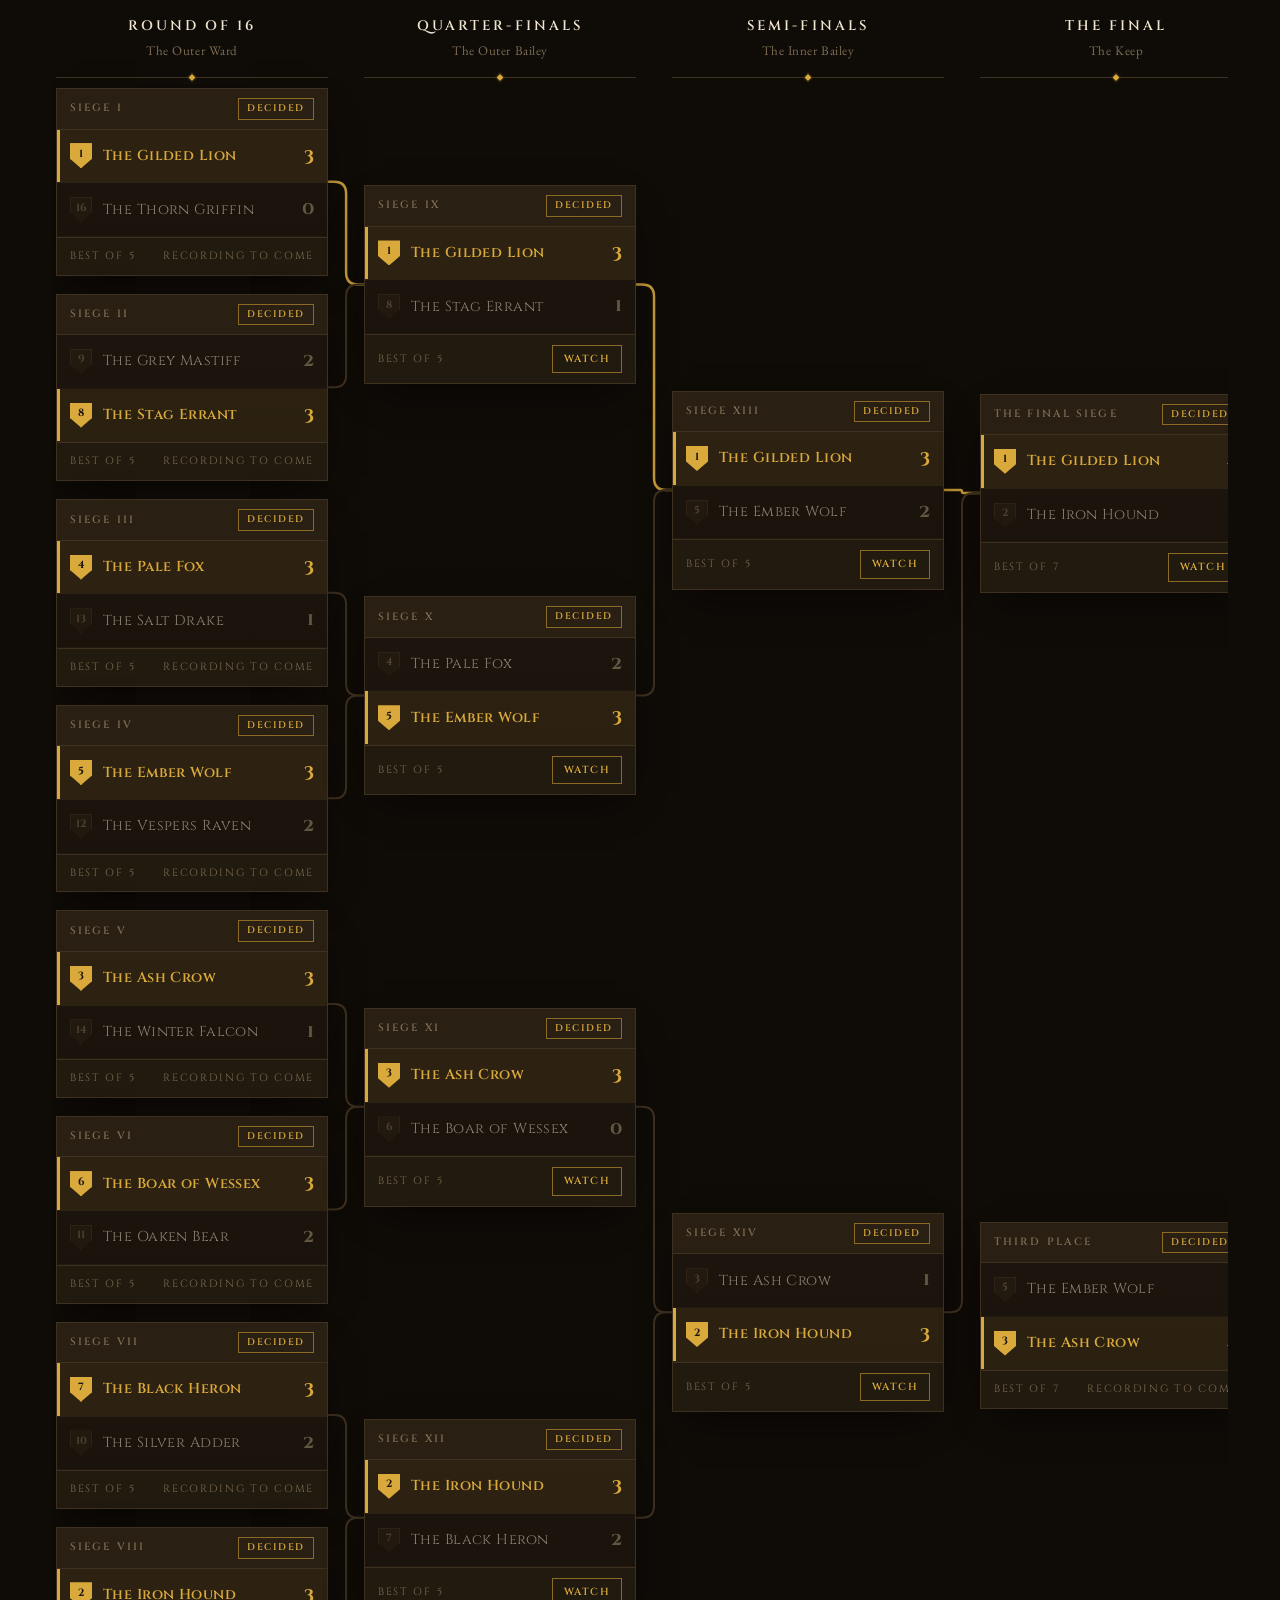
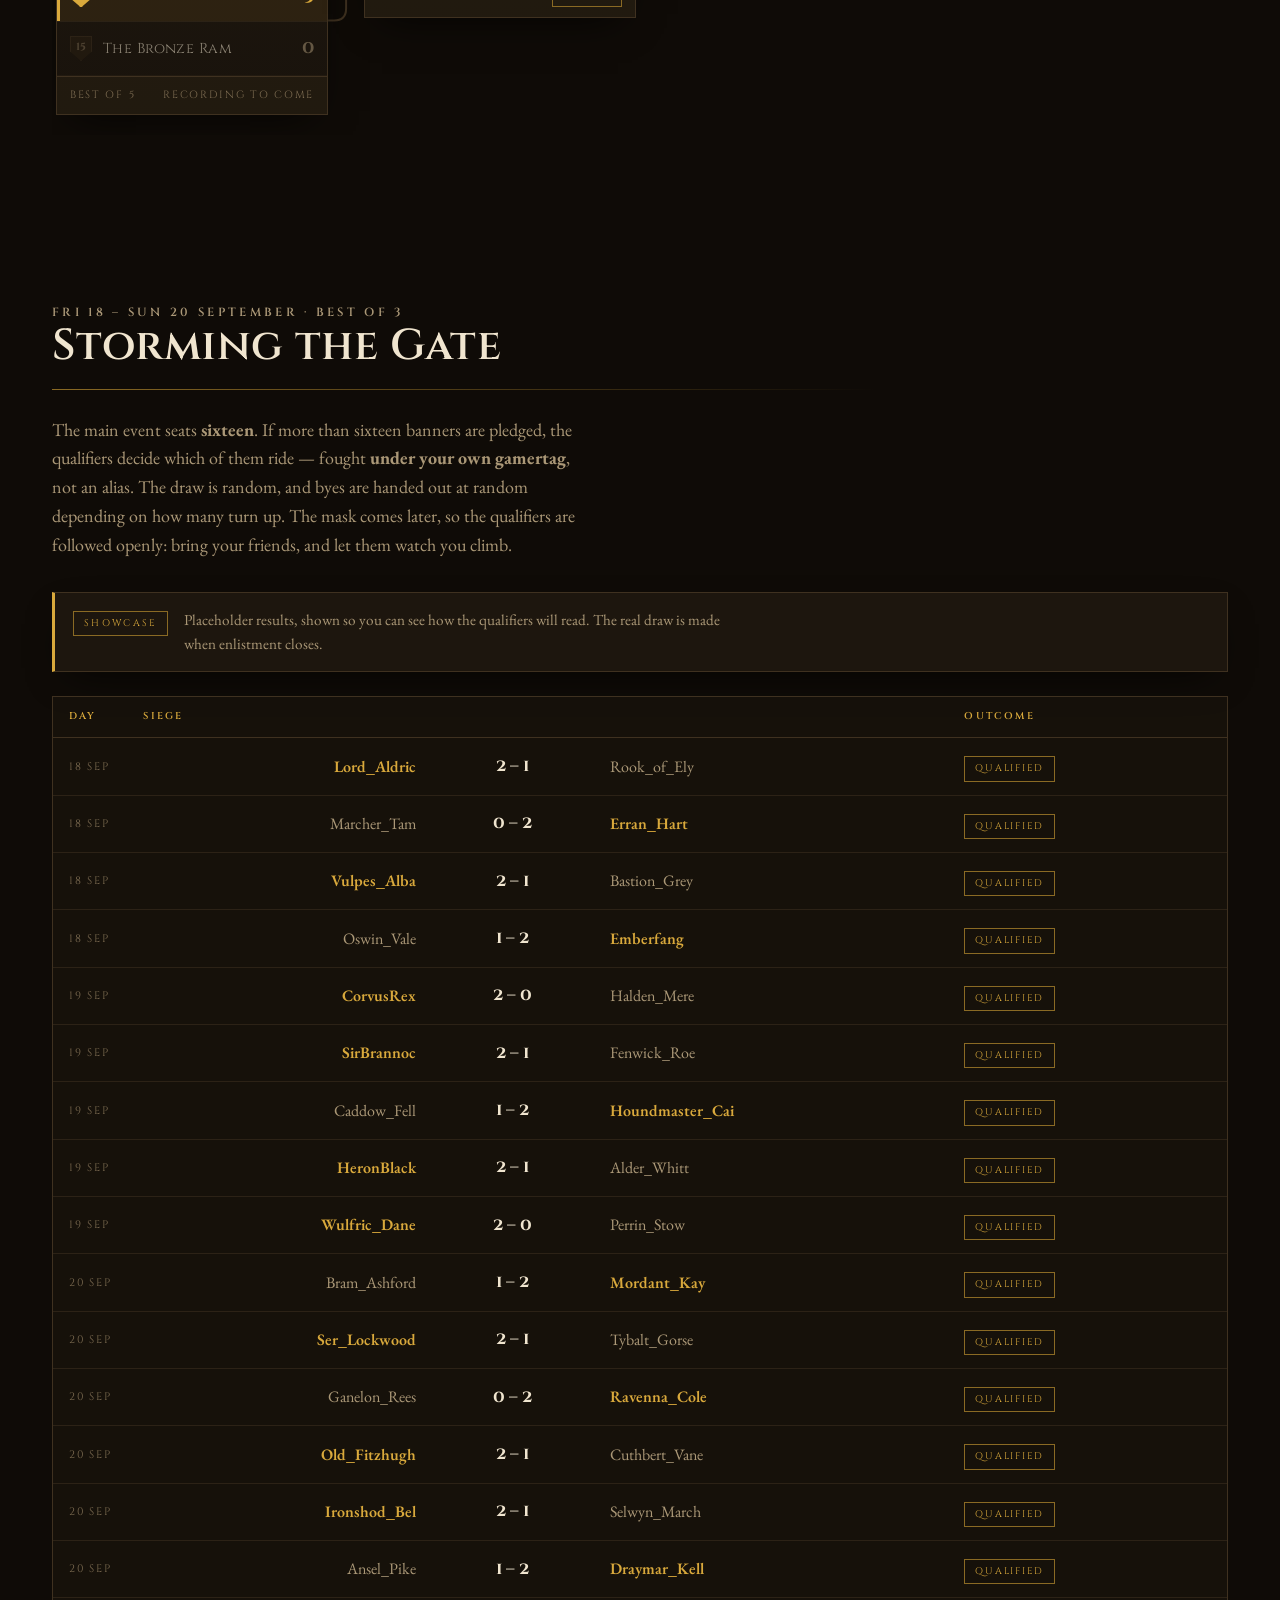
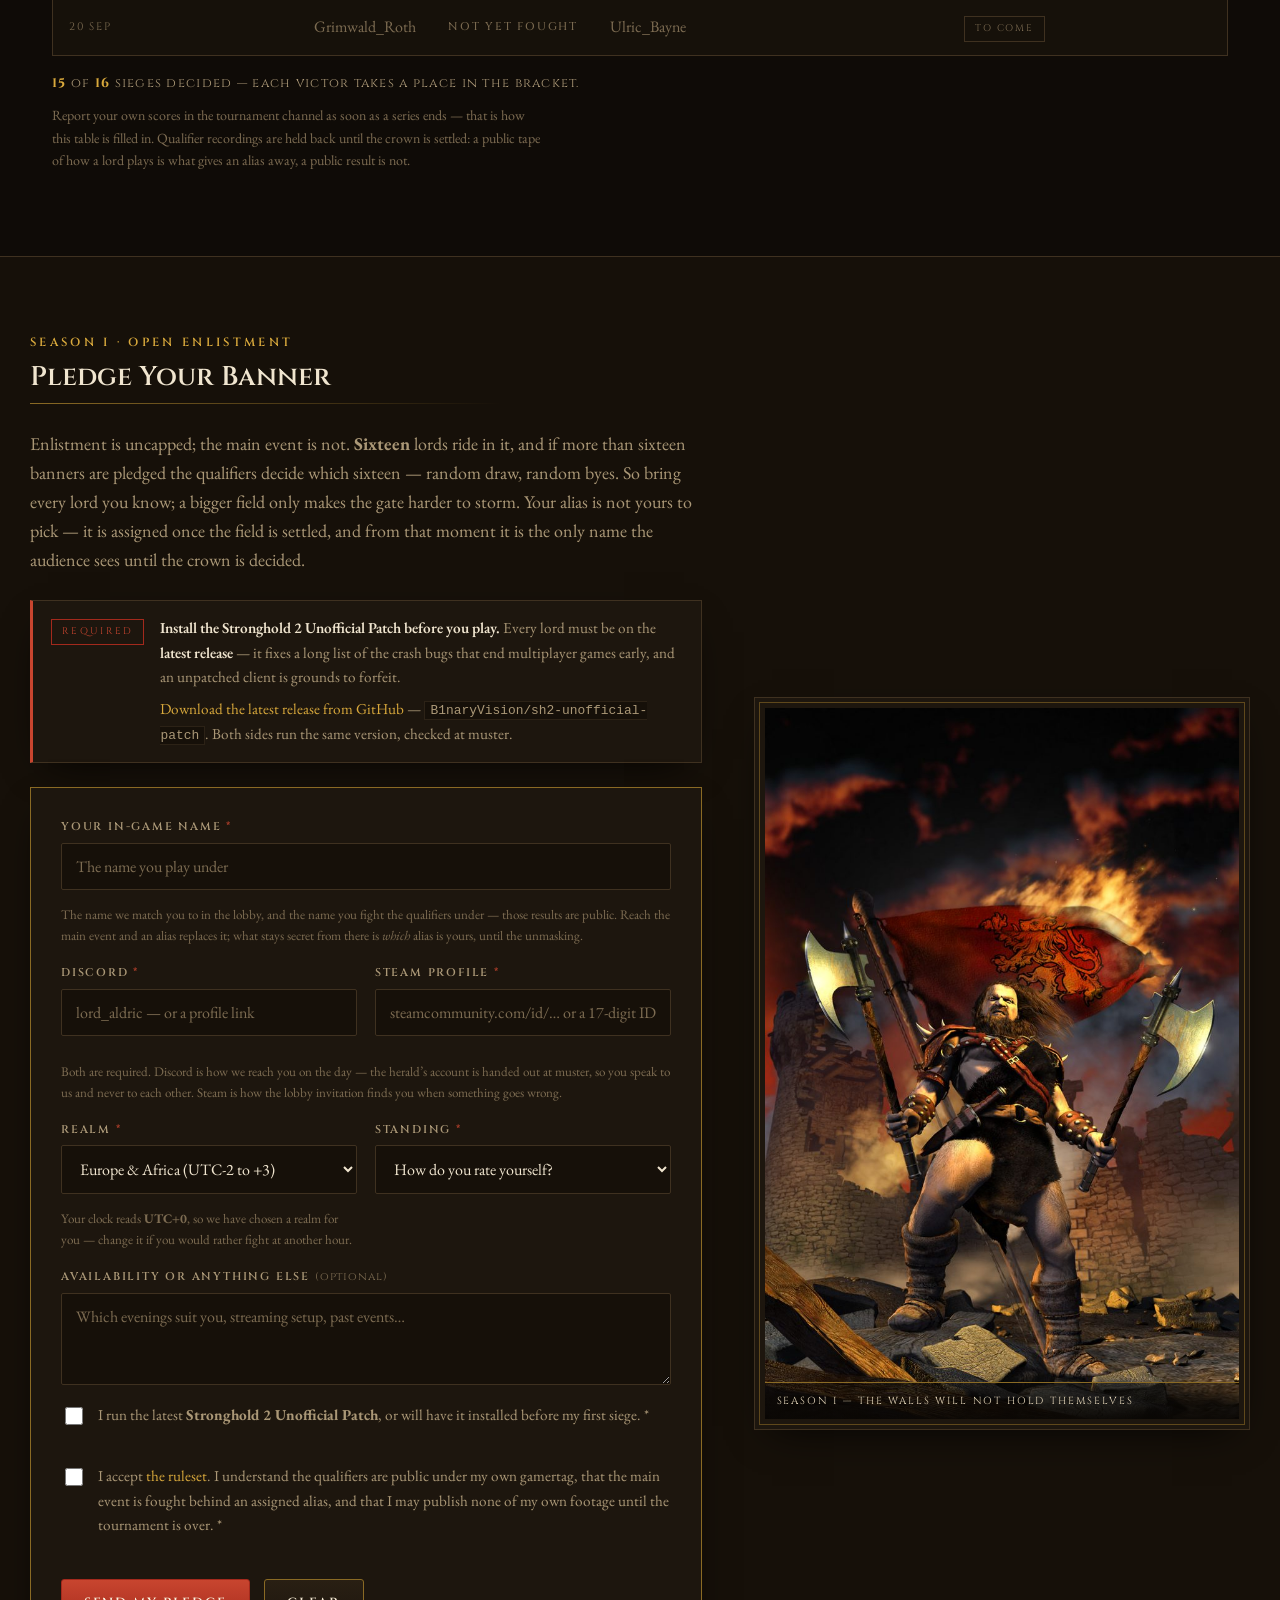
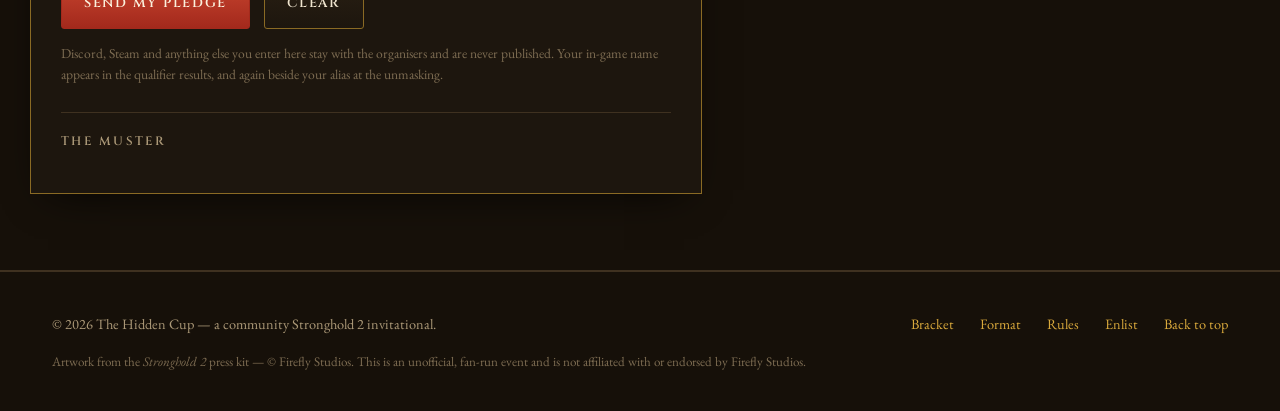
==== commit 93313d4d: "refactor: Split the ruleset onto its own page index.html had grown to 2073 lines. "The Rule of the M" ====
--- a/index.html
+++ b/index.html
@@ -13,669 +13,7 @@
 <link href="https://fonts.googleapis.com/css2?family=Cinzel+Decorative:wght@700;900&family=Cinzel:wght@400;500;600;700&family=EB+Garamond:ital,wght@0,400;0,500;0,600;1,400&display=swap" rel="stylesheet">
 <link rel="icon" type="image/png" href="assets/favicon.png">
 <link rel="apple-touch-icon" href="assets/mark.png">
-<style>
-/* ==============================================================
-   1. TOKENS — "night siege" (default) and "parchment" (light)
-   ============================================================== */
-:root{
-  --bg:#0f0b07;
-  --bg-soft:#161009;
-  --surface:#1d160e;
-  --surface-2:#291f13;
-  --line:#3f3120;
-  --line-soft:#2c2216;
-  --text:#f0e5cf;
-  --muted:#ab9877;
-  --faint:#7d6c52;
-  --gold:#d9a93c;
-  --gold-soft:#8a6a24;
-  --gold-glow:rgba(217,169,60,.16);
-  --blood:#a3291c;
-  --blood-bright:#c8452f;
-  --steel:#93a3b0;
-  --shadow:0 14px 40px -18px rgba(0,0,0,.9);
-  --radius:6px;
-  --f-title:"Cinzel Decorative","Cinzel",Georgia,serif;
-  --f-head:"Cinzel",Georgia,"Times New Roman",serif;
-  --f-body:"EB Garamond",Georgia,"Times New Roman",serif;
-  --maxw:1220px;
-  --grain:url("data:image/svg+xml,%3Csvg xmlns='http://www.w3.org/2000/svg' width='160' height='160'%3E%3Cfilter id='n'%3E%3CfeTurbulence type='fractalNoise' baseFrequency='.8' numOctaves='4' stitchTiles='stitch'/%3E%3C/filter%3E%3Crect width='100%25' height='100%25' filter='url(%23n)'/%3E%3C/svg%3E");
-}
-:root[data-theme="parchment"]{
-  --bg:#e3d4b2;
-  --bg-soft:#eee0c2;
-  --surface:#f4e9d0;
-  --surface-2:#e1d0aa;
-  --line:#bda37a;
-  --line-soft:#d3bf95;
-  --text:#2b2014;
-  --muted:#68563c;
-  --faint:#8b7856;
-  --gold:#8a6212;
-  --gold-soft:#b8983f;
-  --gold-glow:rgba(138,98,18,.12);
-  --blood:#8c2418;
-  --blood-bright:#a83324;
-  --steel:#5b6b78;
-  --shadow:0 12px 34px -20px rgba(60,40,15,.75);
-}
-
-/* ==============================================================
-   2. BASE
-   ============================================================== */
-*,*::before,*::after{box-sizing:border-box}
-html{scroll-behavior:smooth;scroll-padding-top:84px}
-body{
-  margin:0;background:var(--bg);color:var(--text);
-  font-family:var(--f-body);font-size:18px;line-height:1.6;
-  -webkit-font-smoothing:antialiased;
-}
-body::after{ /* film grain over the whole page */
-  content:"";position:fixed;inset:0;background-image:var(--grain);
-  opacity:.05;mix-blend-mode:overlay;pointer-events:none;z-index:9999;
-}
-img{max-width:100%;display:block}
-h1,h2,h3,h4{font-family:var(--f-head);line-height:1.15;margin:0 0 .4em;font-weight:600}
-a{color:var(--gold);text-decoration:none}
-a:hover{text-decoration:underline}
-button{font:inherit;color:inherit}
-:focus-visible{outline:2px solid var(--gold);outline-offset:3px}
-.wrap{width:100%;max-width:var(--maxw);margin:0 auto;padding:0 22px}
-.section{padding:84px 0;position:relative}
-.section__head{margin-bottom:32px}
-.eyebrow{
-  font-family:var(--f-head);font-size:.74rem;letter-spacing:.28em;
-  text-transform:uppercase;color:var(--gold);margin:0 0 10px;font-weight:600;
-}
-.section__head h2{font-size:clamp(1.9rem,4vw,2.7rem);letter-spacing:.01em}
-.section__head p{color:var(--muted);margin:0;max-width:60ch}
-.rule{
-  height:1px;border:0;margin:0 0 26px;
-  background:linear-gradient(90deg,var(--gold-soft),transparent 70%);
-}
-.sr-only{position:absolute;width:1px;height:1px;padding:0;margin:-1px;overflow:hidden;clip:rect(0 0 0 0);white-space:nowrap;border:0}
-
-/* ==============================================================
-   3. NAV
-   ============================================================== */
-.nav{
-  position:sticky;top:0;z-index:60;
-  background:color-mix(in srgb,var(--bg) 90%,transparent);
-  backdrop-filter:blur(10px);
-  border-bottom:1px solid var(--line);
-  box-shadow:0 1px 0 color-mix(in srgb,var(--gold) 18%,transparent);
-}
-.nav__inner{display:flex;align-items:center;gap:18px;height:68px}
-.brand{display:flex;align-items:center;gap:11px;color:var(--text)}
-.brand:hover{text-decoration:none}
-.brand__mark{width:34px;height:34px;flex:0 0 auto}
-.brand__mark img{width:100%;height:100%;object-fit:contain;display:block;
-  filter:drop-shadow(0 1px 3px rgba(0,0,0,.55))}
-.brand__txt{font-family:var(--f-title);font-weight:700;font-size:1.06rem;letter-spacing:.06em;
-  line-height:1;white-space:nowrap}
-.brand__sub{display:block;font-family:var(--f-head);font-size:.6rem;letter-spacing:.26em;
-  text-transform:uppercase;color:var(--muted);margin-top:4px;font-weight:500}
-.nav__links{display:flex;gap:4px;margin-left:auto;align-items:center}
-.nav__links a:not(.btn){
-  font-family:var(--f-head);color:var(--muted);font-size:.82rem;font-weight:500;
-  letter-spacing:.14em;text-transform:uppercase;padding:9px 13px;
-}
-.nav__links a:not(.btn):hover{color:var(--gold);text-decoration:none}
-.nav__links a.btn:hover{text-decoration:none}
-
-.btn{
-  display:inline-flex;align-items:center;justify-content:center;gap:9px;
-  font-family:var(--f-head);font-weight:600;font-size:.83rem;
-  letter-spacing:.13em;text-transform:uppercase;
-  padding:13px 22px;border-radius:3px;border:1px solid var(--gold-soft);
-  background:linear-gradient(180deg,var(--surface-2),var(--surface));
-  color:var(--text);cursor:pointer;position:relative;
-  transition:border-color .16s ease,color .16s ease,background .16s ease,box-shadow .16s ease;
-}
-.btn:hover{border-color:var(--gold);color:var(--gold);box-shadow:0 0 0 1px var(--gold-glow),0 6px 18px -10px var(--gold-glow)}
-.btn--primary{
-  background:linear-gradient(180deg,var(--blood-bright),var(--blood));
-  border-color:var(--blood);color:#fbf1dd;
-}
-.btn--primary:hover{border-color:var(--gold);color:#fff8e6;filter:brightness(1.1)}
-.btn--sm{padding:9px 15px;font-size:.72rem}
-.icon-btn{
-  width:40px;height:40px;display:grid;place-items:center;border-radius:3px;
-  background:var(--surface);border:1px solid var(--line);cursor:pointer;color:var(--muted);
-}
-.icon-btn:hover{border-color:var(--gold);color:var(--gold)}
-.icon-btn svg{width:18px;height:18px}
-@media(max-width:900px){.nav__links a[data-optional]{display:none}}
-@media(max-width:640px){
-  .nav__links a:not(.btn){display:none}
-  .brand__sub{display:none}
-  .brand__txt{font-size:.9rem;letter-spacing:.03em}
-  .nav__inner{gap:12px}
-  .btn--sm{padding:8px 12px;letter-spacing:.1em}
-  .nav__links .btn{padding:10px 14px;font-size:.74rem;letter-spacing:.1em}
-}
-
-/* ==============================================================
-   4. HERO
-   ============================================================== */
-.hero{
-  position:relative;overflow:hidden;
-  border-bottom:1px solid var(--line);
-  background:
-    radial-gradient(120% 90% at 15% 0%,color-mix(in srgb,var(--blood) 22%,transparent),transparent 60%),
-    radial-gradient(90% 70% at 90% 100%,var(--gold-glow),transparent 65%),
-    var(--bg);
-}
-.hero__inner{
-  position:relative;padding:70px 0 76px;
-  display:grid;grid-template-columns:1.05fr .95fr;gap:56px;align-items:center;
-}
-.badge{
-  display:inline-flex;align-items:center;gap:10px;padding:7px 15px;
-  border:1px solid var(--gold-soft);border-radius:2px;background:color-mix(in srgb,var(--surface) 70%,transparent);
-  font-family:var(--f-head);font-size:.7rem;font-weight:600;
-  letter-spacing:.22em;text-transform:uppercase;color:var(--gold);
-}
-.badge .dot{width:6px;height:6px;border-radius:50%;background:var(--blood-bright);
-  box-shadow:0 0 0 4px color-mix(in srgb,var(--blood) 28%,transparent)}
-.hero h1{
-  font-family:var(--f-title);font-weight:900;
-  font-size:clamp(2.6rem,6.4vw,4.6rem);letter-spacing:.02em;
-  margin:22px 0 6px;line-height:1.02;
-  color:var(--text);
-  text-shadow:0 2px 0 rgba(0,0,0,.35);
-}
-:root[data-theme="parchment"] .hero h1{text-shadow:none}
-.hero h1 em{
-  font-style:normal;display:block;
-  background:linear-gradient(180deg,var(--gold),#8f6a1c);
-  -webkit-background-clip:text;background-clip:text;color:transparent;
-}
-.hero__game{
-  font-family:var(--f-head);font-size:.9rem;letter-spacing:.3em;text-transform:uppercase;
-  color:var(--muted);margin:0 0 22px;
-}
-.hero p.lead{color:var(--muted);font-size:1.12rem;max-width:52ch;margin:0 0 30px}
-.hero p.lead strong{color:var(--text);font-weight:600}
-.hero__cta{display:flex;flex-wrap:wrap;gap:14px}
-
-/* framed poster */
-.poster{position:relative;padding:12px;background:var(--surface);border:1px solid var(--line);
-  box-shadow:var(--shadow)}
-.poster::before{
-  content:"";position:absolute;inset:5px;border:1px solid var(--gold-soft);
-  opacity:.7;pointer-events:none;z-index:2;
-}
-.poster__img{position:relative;overflow:hidden;background:#0a0806}
-.poster__img img{width:100%;height:auto;display:block;filter:saturate(1.05) contrast(1.04)}
-.poster__img::after{
-  content:"";position:absolute;inset:0;pointer-events:none;
-  background:radial-gradient(80% 60% at 50% 40%,transparent,rgba(10,7,4,.62));
-}
-.poster__cap{
-  position:absolute;left:12px;right:12px;bottom:12px;z-index:3;
-  padding:12px 14px;background:linear-gradient(0deg,rgba(10,7,4,.94),rgba(10,7,4,.55));
-  border-top:1px solid var(--gold-soft);
-  display:flex;align-items:center;gap:12px;
-}
-.poster__cap .vs{
-  font-family:var(--f-title);font-weight:900;color:var(--gold);font-size:1.15rem;line-height:1;
-}
-.poster__cap .txt{font-family:var(--f-head);font-size:.72rem;letter-spacing:.18em;
-  text-transform:uppercase;color:#e9dcc2;line-height:1.5}
-.corner{position:absolute;width:16px;height:16px;border:1px solid var(--gold);opacity:.85;z-index:3}
-.corner--tl{top:-1px;left:-1px;border-right:0;border-bottom:0}
-.corner--tr{top:-1px;right:-1px;border-left:0;border-bottom:0}
-.corner--bl{bottom:-1px;left:-1px;border-right:0;border-top:0}
-.corner--br{bottom:-1px;right:-1px;border-left:0;border-top:0}
-
-.stats{display:grid;grid-template-columns:repeat(4,1fr);gap:0;margin-top:44px;
-  border:1px solid var(--line);background:color-mix(in srgb,var(--surface) 60%,transparent)}
-.stat{padding:18px 16px;text-align:center;border-right:1px solid var(--line-soft)}
-.stat:last-child{border-right:0}
-.stat__k{font-family:var(--f-title);font-size:1.5rem;font-weight:700;line-height:1;color:var(--gold)}
-.stat__l{font-family:var(--f-head);color:var(--muted);font-size:.66rem;
-  text-transform:uppercase;letter-spacing:.2em;margin-top:9px}
-@media(max-width:980px){
-  .hero__inner{grid-template-columns:1fr;gap:44px}
-  .poster{max-width:440px;margin:0 auto}
-}
-@media(max-width:560px){
-  .stats{grid-template-columns:1fr 1fr}
-  .stat:nth-child(2){border-right:0}
-  .stat:nth-child(1),.stat:nth-child(2){border-bottom:1px solid var(--line-soft)}
-}
-
-/* ==============================================================
-   5. BRACKET
-   ============================================================== */
-.bracket-toolbar{display:flex;flex-wrap:wrap;align-items:center;gap:12px;margin-bottom:20px}
-.legend{display:flex;gap:18px;flex-wrap:wrap;margin-left:auto;
-  font-family:var(--f-head);font-size:.7rem;letter-spacing:.12em;text-transform:uppercase;color:var(--muted)}
-.legend span{display:inline-flex;align-items:center;gap:8px}
-.swatch{width:10px;height:10px;background:var(--line);
-  clip-path:polygon(0 0,100% 0,100% 62%,50% 100%,0 62%)}
-.swatch--win{background:var(--gold)}
-
-.reveal-btn.is-on{border-color:var(--gold);color:var(--gold);background:var(--surface-2)}
-
-.bracket-scroll{overflow-x:auto;overflow-y:hidden;padding:6px 4px 20px;
-  scrollbar-width:thin;scrollbar-color:var(--gold-soft) transparent;-webkit-overflow-scrolling:touch}
-.bracket-scroll::-webkit-scrollbar{height:10px}
-.bracket-scroll::-webkit-scrollbar-thumb{background:var(--gold-soft);border-radius:0}
-.bracket-canvas{position:relative;min-width:max-content}
-.links{position:absolute;inset:0;width:100%;height:100%;pointer-events:none;overflow:visible}
-.links path{fill:none;stroke:var(--line);stroke-width:2}
-.links path.is-champ{stroke:var(--gold);stroke-width:2.5;opacity:.9}
-
-.rounds{display:flex;gap:36px;position:relative;z-index:1}
-.round{display:flex;flex-direction:column;flex:0 0 272px;width:272px}
-.round__title{text-align:center;padding-bottom:16px;margin-bottom:10px;
-  border-bottom:1px solid var(--line);position:relative}
-.round__title::after{content:"";position:absolute;left:50%;bottom:-4px;transform:translateX(-50%) rotate(45deg);
-  width:7px;height:7px;background:var(--gold);border:1px solid var(--bg)}
-.round__title b{display:block;font-family:var(--f-head);font-size:.86rem;font-weight:600;
-  letter-spacing:.22em;text-transform:uppercase;color:var(--text)}
-.round__title i{display:block;font-style:normal;font-family:var(--f-body);
-  font-size:.82rem;color:var(--faint);margin-top:3px;letter-spacing:.04em}
-.round__body{flex:1;display:flex;flex-direction:column;justify-content:space-around;gap:18px}
-
-.match{
-  background:linear-gradient(180deg,var(--surface),color-mix(in srgb,var(--surface) 85%,#000));
-  border:1px solid var(--line);box-shadow:var(--shadow);position:relative;
-  transition:border-color .16s ease,transform .16s ease,box-shadow .16s ease;
-}
-:root[data-theme="parchment"] .match{
-  background:linear-gradient(180deg,var(--surface),color-mix(in srgb,var(--surface) 90%,#8a6212));
-}
-.match.is-playable{cursor:pointer}
-.match.is-playable:hover,.match.is-playable:focus-visible{
-  border-color:var(--gold);transform:translateY(-2px);
-  box-shadow:var(--shadow),0 0 0 1px var(--gold-glow);
-}
-.match__meta{
-  display:flex;align-items:center;justify-content:space-between;gap:8px;
-  padding:9px 13px;background:var(--surface-2);border-bottom:1px solid var(--line);
-  font-family:var(--f-head);font-size:.66rem;letter-spacing:.2em;
-  text-transform:uppercase;color:var(--faint);font-weight:600;
-}
-.pill{display:inline-flex;align-items:center;gap:6px;padding:2px 8px;
-  border:1px solid var(--line);font-size:.6rem;letter-spacing:.16em;color:var(--muted)}
-.pill--done{border-color:var(--gold-soft);color:var(--gold)}
-
-.combatant{display:flex;align-items:center;gap:11px;padding:12px 13px;
-  border-bottom:1px solid var(--line-soft);position:relative}
-.combatant:last-of-type{border-bottom:0}
-.combatant.is-winner{background:color-mix(in srgb,var(--gold) 9%,transparent)}
-.combatant.is-winner::before{content:"";position:absolute;left:0;top:0;bottom:0;width:3px;background:var(--gold)}
-.combatant.is-loser{opacity:.52}
-.sigil{
-  flex:0 0 auto;width:22px;height:25px;display:grid;place-items:center;
-  background:var(--surface-2);border:1px solid var(--line);color:var(--faint);
-  font-family:var(--f-head);font-size:.66rem;font-weight:700;padding-bottom:3px;
-  clip-path:polygon(0 0,100% 0,100% 62%,50% 100%,0 62%);
-}
-.combatant.is-winner .sigil{background:var(--gold);border-color:var(--gold);color:#1d160e}
-.who{flex:1;min-width:0}
-.who__name{display:block;font-size:.98rem;line-height:1.25;
-  white-space:nowrap;overflow:hidden;text-overflow:ellipsis}
-.who__name.masked{font-family:var(--f-head);font-size:.9rem;letter-spacing:.03em;color:var(--text)}
-.who__name.tbd{color:var(--faint);font-style:italic}
-.combatant.is-winner .who__name{font-weight:600;color:var(--gold)}
-.who__sub{display:block;font-family:var(--f-head);font-size:.62rem;letter-spacing:.14em;
-  text-transform:uppercase;color:var(--faint);margin-top:2px;
-  white-space:nowrap;overflow:hidden;text-overflow:ellipsis}
-.score{font-family:var(--f-title);font-weight:700;font-size:1.12rem;
-  min-width:24px;text-align:right;color:var(--muted)}
-.combatant.is-winner .score{color:var(--gold)}
-
-.match__foot{display:flex;align-items:center;gap:8px;padding:10px 13px;
-  border-top:1px solid var(--line);background:color-mix(in srgb,var(--surface-2) 55%,transparent);
-  font-family:var(--f-head);font-size:.66rem;letter-spacing:.16em;
-  text-transform:uppercase;color:var(--faint)}
-.match__foot .watch{margin-left:auto;display:inline-flex;align-items:center;gap:7px;
-  background:transparent;border:1px solid var(--gold-soft);color:var(--gold);
-  padding:5px 11px;font-family:var(--f-head);font-size:.64rem;letter-spacing:.14em;
-  text-transform:uppercase;font-weight:600;cursor:pointer}
-.match.is-playable:hover .watch{background:var(--gold);border-color:var(--gold);color:#1d160e}
-.match__foot .none{margin-left:auto;color:var(--faint)}
-
-/* champion */
-.champ-card{
-  align-self:center;margin:auto 0;text-align:center;padding:30px 24px;position:relative;
-  background:
-    radial-gradient(110% 80% at 50% 0%,color-mix(in srgb,var(--gold) 16%,transparent),transparent 70%),
-    var(--surface);
-  border:1px solid var(--gold-soft);box-shadow:var(--shadow);
-}
-.champ-card .crown{display:flex;justify-content:center;color:var(--gold);line-height:0}
-.champ-card .crown svg{width:52px;height:52px}
-.champ-card .label{font-family:var(--f-head);font-size:.64rem;letter-spacing:.28em;
-  text-transform:uppercase;color:var(--gold);font-weight:600;margin:14px 0 6px}
-.champ-card .name{font-family:var(--f-title);font-size:1.24rem;font-weight:700;line-height:1.25}
-.champ-card .sub{font-family:var(--f-head);color:var(--muted);font-size:.68rem;
-  letter-spacing:.16em;text-transform:uppercase;margin-top:8px}
-.scroll-hint{display:none;font-family:var(--f-head);font-size:.7rem;letter-spacing:.16em;
-  text-transform:uppercase;color:var(--faint);margin:-8px 0 10px}
-@media(max-width:900px){.scroll-hint{display:block}}
-
-/* ==============================================================
-   6. IMAGE BANDS (format / enlist)
-   ============================================================== */
-.band{position:relative;border-top:1px solid var(--line);border-bottom:1px solid var(--line);
-  background:var(--bg-soft);overflow:hidden}
-.band__grid{display:grid;grid-template-columns:.85fr 1.15fr;gap:52px;align-items:center;
-  padding:76px 0;position:relative;z-index:2}
-.band--flip .band__grid{grid-template-columns:1.15fr .85fr}
-.band--flip .band__art{order:2}
-.band__art{position:relative;padding:10px;background:var(--surface);border:1px solid var(--line);
-  box-shadow:var(--shadow)}
-.band__art::before{content:"";position:absolute;inset:4px;border:1px solid var(--gold-soft);opacity:.6;z-index:2;pointer-events:none}
-.band__art img{width:100%;height:auto;filter:saturate(1.03)}
-.band__art figcaption{
-  position:absolute;left:10px;right:10px;bottom:10px;z-index:3;padding:10px 12px;
-  background:linear-gradient(0deg,rgba(10,7,4,.94),rgba(10,7,4,.4));
-  font-family:var(--f-head);font-size:.64rem;letter-spacing:.18em;text-transform:uppercase;
-  color:#e5d7bb;border-top:1px solid var(--gold-soft);
-}
-@media(max-width:900px){
-  .band__grid,.band--flip .band__grid{grid-template-columns:1fr;gap:36px;padding:56px 0}
-  .band--flip .band__art{order:0}
-  .band__art{max-width:400px}
-}
-
-.creed{list-style:none;margin:26px 0 0;padding:0;display:grid;gap:20px}
-.creed li{display:flex;gap:16px;align-items:flex-start}
-.creed .num{
-  flex:0 0 auto;width:34px;height:38px;display:grid;place-items:center;padding-bottom:5px;
-  background:var(--surface-2);border:1px solid var(--gold-soft);color:var(--gold);
-  font-family:var(--f-head);font-weight:700;font-size:.82rem;
-  clip-path:polygon(0 0,100% 0,100% 62%,50% 100%,0 62%);
-}
-.creed b{display:block;font-family:var(--f-head);font-size:1rem;letter-spacing:.06em;margin-bottom:2px}
-.creed span{color:var(--muted);font-size:.95rem}
-
-.dates{margin-top:30px;border:1px solid var(--line);background:color-mix(in srgb,var(--surface) 55%,transparent)}
-.dates div{display:flex;gap:14px;align-items:baseline;padding:12px 16px;border-bottom:1px solid var(--line-soft)}
-.dates div:last-child{border-bottom:0}
-.dates dt,.dates .k{flex:0 0 132px;font-family:var(--f-head);font-size:.68rem;
-  letter-spacing:.18em;text-transform:uppercase;color:var(--gold)}
-.dates .v{color:var(--muted);font-size:.95rem}
-@media(max-width:520px){.dates div{flex-direction:column;gap:2px}.dates .k{flex:none}}
-
-/* ==============================================================
-   6b. THE RULEBOOK
-   ============================================================== */
-.rules-grid{display:grid;grid-template-columns:1fr 1fr;gap:22px;align-items:start}
-.rules-grid > .span-2{grid-column:1/-1}
-@media(max-width:900px){.rules-grid{grid-template-columns:1fr}}
-.rules-card{padding:26px 28px}
-.rules-card h3{
-  font-size:.78rem;letter-spacing:.24em;text-transform:uppercase;
-  color:var(--gold);margin:0 0 4px;font-weight:600;
-}
-.rules-card .sub{color:var(--faint);font-size:.88rem;margin:0 0 18px}
-.rules-card .lbl{
-  font-family:var(--f-head);font-size:.66rem;letter-spacing:.18em;text-transform:uppercase;
-  color:var(--gold);margin:0 0 9px;
-}
-.rules-card > :last-child{margin-bottom:0}
-
-/* key -> value rows, same shape as .dates but sitting on a card */
-.terms{display:grid;gap:0;border-top:1px solid var(--line-soft)}
-.terms div{display:flex;gap:14px;align-items:baseline;padding:11px 0;border-bottom:1px solid var(--line-soft)}
-.terms .k{flex:0 0 128px;font-family:var(--f-head);font-size:.66rem;
-  letter-spacing:.18em;text-transform:uppercase;color:var(--gold)}
-.terms .v{color:var(--muted);font-size:.95rem}
-.terms .v b{color:var(--text);font-weight:600}
-@media(max-width:520px){.terms div{flex-direction:column;gap:2px}.terms .k{flex:none}}
-
-/* gold / peace-time chips */
-.opts{display:flex;flex-wrap:wrap;gap:8px;margin:0 0 18px;padding:0;list-style:none}
-.opts li{
-  font-family:var(--f-head);font-size:.82rem;letter-spacing:.06em;
-  padding:6px 13px;color:var(--text);
-  background:var(--surface-2);border:1px solid var(--line);
-}
-
-/* the map pool */
-.maps{display:grid;grid-template-columns:repeat(auto-fit,minmax(178px,1fr));gap:12px;margin:0;padding:0;list-style:none}
-.maps li{
-  display:flex;align-items:baseline;gap:10px;
-  padding:13px 15px;background:var(--surface-2);border:1px solid var(--line);
-}
-.maps li.is-tiebreak{border-color:var(--gold-soft)}
-.maps .n{font-family:var(--f-head);font-size:.68rem;color:var(--gold);letter-spacing:.1em;flex:0 0 auto}
-.maps .m{font-family:var(--f-head);font-size:.94rem;letter-spacing:.03em}
-.maps .tb{display:block;font-family:var(--f-body);font-size:.78rem;color:var(--faint);letter-spacing:0}
-
-/* numbered laws of the field */
-.laws{list-style:none;counter-reset:law;margin:0;padding:0;display:grid;gap:16px}
-.laws li{display:flex;gap:14px;align-items:flex-start;counter-increment:law}
-.laws li::before{
-  content:counter(law);flex:0 0 auto;width:26px;height:26px;display:grid;place-items:center;
-  border:1px solid var(--gold-soft);color:var(--gold);border-radius:50%;
-  font-family:var(--f-head);font-size:.76rem;margin-top:2px;
-}
-.laws b{display:block;font-family:var(--f-head);font-size:.95rem;letter-spacing:.05em;margin-bottom:2px}
-.laws span{color:var(--muted);font-size:.93rem}
-
-/* the two series protocols */
-.protocols{display:grid;grid-template-columns:1fr 1fr;gap:26px}
-@media(max-width:700px){.protocols{grid-template-columns:1fr}}
-.protocols h4{
-  font-family:var(--f-head);font-size:.68rem;letter-spacing:.2em;text-transform:uppercase;
-  color:var(--muted);margin:0 0 12px;padding-bottom:9px;border-bottom:1px solid var(--line-soft);
-}
-.steps{list-style:none;margin:0;padding:0;display:grid;gap:11px;counter-reset:step}
-.steps li{display:flex;gap:11px;color:var(--muted);font-size:.93rem;counter-increment:step}
-.steps li::before{
-  content:counter(step) ".";flex:0 0 auto;color:var(--gold);
-  font-family:var(--f-head);font-size:.85rem;
-}
-.steps b{color:var(--text);font-weight:600}
-
-/* what a lord must bring */
-.kit{list-style:none;margin:0;padding:0;display:grid;gap:12px}
-.kit li{display:flex;gap:12px;align-items:flex-start;color:var(--muted);font-size:.93rem}
-.kit li::before{content:"\25C6";flex:0 0 auto;color:var(--gold-soft);font-size:.7rem;line-height:2.2}
-.kit b{color:var(--text);font-weight:600;font-family:var(--f-head);font-size:.9rem;letter-spacing:.04em}
-
-/* the purse */
-.purse{list-style:none;margin:0 0 16px;padding:0;border-top:1px solid var(--line-soft)}
-.purse li{display:flex;align-items:baseline;gap:14px;padding:12px 0;border-bottom:1px solid var(--line-soft)}
-.purse .pl{flex:0 0 auto;width:32px;font-family:var(--f-head);font-size:.72rem;letter-spacing:.14em;color:var(--gold)}
-.purse .pn{flex:1;font-family:var(--f-head);font-size:.98rem;letter-spacing:.04em}
-.purse .pv{font-family:var(--f-head);font-size:1.35rem;color:var(--muted)}
-.purse li.is-first .pn{color:var(--gold)}
-.purse li.is-first .pv{font-size:1.7rem;color:var(--gold)}
-
-/* ==============================================================
-   7. MODAL
-   ============================================================== */
-dialog#videoModal{border:0;padding:0;background:transparent;color:var(--text);
-  width:min(960px,94vw);max-width:none}
-dialog#videoModal::backdrop{background:rgba(8,5,3,.86);backdrop-filter:blur(4px)}
-.modal{background:var(--surface);border:1px solid var(--gold-soft);box-shadow:0 40px 90px -34px #000;position:relative}
-.modal__head{display:flex;align-items:flex-start;gap:16px;padding:20px 22px;
-  border-bottom:1px solid var(--line);background:var(--surface-2)}
-.modal__head h3{margin:0;font-family:var(--f-title);font-size:1.05rem;font-weight:700;line-height:1.3}
-.modal__head .meta{font-family:var(--f-head);color:var(--muted);font-size:.68rem;
-  letter-spacing:.18em;text-transform:uppercase;margin-top:7px}
-.modal__close{margin-left:auto;flex:0 0 auto;width:36px;height:36px;
-  background:transparent;border:1px solid var(--line);cursor:pointer;color:var(--muted);
-  display:grid;place-items:center}
-.modal__close:hover{border-color:var(--blood-bright);color:var(--blood-bright)}
-.modal__close svg{width:15px;height:15px}
-.video-frame{position:relative;aspect-ratio:16/9;background:#000;width:100%}
-.video-frame iframe{position:absolute;inset:0;width:100%;height:100%;border:0}
-.video-fallback{position:absolute;inset:0;display:grid;place-content:center;gap:16px;
-  justify-items:center;text-align:center;padding:26px;background:var(--surface-2)}
-.modal__score{display:flex;align-items:center;justify-content:center;gap:22px;flex-wrap:wrap;
-  padding:18px 22px;border-top:1px solid var(--line)}
-.modal__side{display:flex;align-items:center;gap:11px}
-.modal__side .nm{font-family:var(--f-head);font-size:1rem}
-.modal__side .al{display:block;font-size:.7rem;letter-spacing:.14em;text-transform:uppercase;color:var(--faint)}
-.modal__side.win .nm{color:var(--gold);font-weight:600}
-.modal__side .s{font-family:var(--f-title);font-size:1.5rem;font-weight:700}
-.modal__vs{font-family:var(--f-head);color:var(--faint);font-size:.66rem;letter-spacing:.24em;text-transform:uppercase}
-.modal__foot{padding:0 22px 20px;display:flex;gap:12px;flex-wrap:wrap;justify-content:center;align-items:center}
-.modal__note{font-size:.85rem;color:var(--faint);text-align:center;width:100%;margin:0}
-
-/* ==============================================================
-   8. ENLIST FORM
-   ============================================================== */
-.enlist-grid{display:grid;grid-template-columns:1.2fr .8fr;gap:30px;align-items:start}
-@media(max-width:900px){.enlist-grid{grid-template-columns:1fr}}
-.card{background:var(--surface);border:1px solid var(--line);padding:30px;box-shadow:var(--shadow);position:relative}
-.card--gold{border-color:var(--gold-soft)}
-.form-grid{display:grid;grid-template-columns:1fr 1fr;gap:18px}
-@media(max-width:620px){.form-grid{grid-template-columns:1fr}}
-.field{display:flex;flex-direction:column;gap:7px}
-.field--full{grid-column:1/-1}
-.field label{font-family:var(--f-head);font-size:.7rem;letter-spacing:.16em;
-  text-transform:uppercase;color:var(--muted);font-weight:600}
-.field label .req{color:var(--blood-bright)}
-.field label .opt{letter-spacing:.08em;text-transform:none;font-weight:400;color:var(--faint)}
-.field .hint{font-size:.82rem;color:var(--faint);margin:0}
-.field input,.field select,.field textarea{
-  width:100%;padding:12px 14px;border-radius:2px;
-  background:var(--bg-soft);border:1px solid var(--line);color:var(--text);
-  font-family:var(--f-body);font-size:1rem;
-  transition:border-color .15s ease,box-shadow .15s ease;
-}
-.field textarea{resize:vertical;min-height:92px}
-.field input::placeholder,.field textarea::placeholder{color:var(--faint)}
-.field input:focus,.field select:focus,.field textarea:focus{
-  outline:0;border-color:var(--gold);box-shadow:0 0 0 3px var(--gold-glow)}
-.field.has-error input,.field.has-error select{border-color:var(--blood-bright)}
-.err{color:var(--blood-bright);font-size:.84rem;margin:0}
-.err:not(:empty){margin-top:5px}
-.check{grid-column:1/-1;display:flex;gap:12px;align-items:flex-start;font-size:.95rem;color:var(--muted)}
-.check input{width:18px;height:18px;margin-top:4px;accent-color:var(--blood);flex:0 0 auto}
-.form-actions{grid-column:1/-1;display:flex;gap:14px;align-items:center;flex-wrap:wrap;margin-top:6px}
-.form-note{font-size:.85rem;color:var(--faint)}
-
-/* --- notices: bracket showcase, patch requirement --- */
-.notice{
-  display:flex;gap:16px;align-items:flex-start;
-  padding:15px 18px;margin:0 0 24px;
-  background:var(--surface);border:1px solid var(--line);
-  border-left:3px solid var(--gold);box-shadow:var(--shadow);
-}
-.notice__tag{
-  font-family:var(--f-head);font-size:.6rem;letter-spacing:.24em;text-transform:uppercase;
-  color:var(--gold);border:1px solid var(--gold-soft);padding:4px 10px;
-  white-space:nowrap;flex:0 0 auto;margin-top:3px;
-}
-.notice p{margin:0;color:var(--muted);font-size:.95rem;max-width:80ch}
-.notice p + p{margin-top:8px}
-.notice p b,.notice p strong{color:var(--text);font-weight:600}
-/* --- qualifiers table --- */
-.qual-scroll{overflow-x:auto;border:1px solid var(--line);background:color-mix(in srgb,var(--surface) 55%,transparent)}
-.qual{width:100%;border-collapse:collapse;min-width:620px}
-.qual caption{text-align:left}
-.qual th{
-  font-family:var(--f-head);font-size:.62rem;letter-spacing:.22em;text-transform:uppercase;
-  color:var(--gold);font-weight:600;text-align:left;padding:12px 16px;
-  border-bottom:1px solid var(--line);
-}
-.qual td{padding:13px 16px;border-bottom:1px solid var(--line-soft);vertical-align:middle}
-.qual tr:last-child td{border-bottom:0}
-.qual tr.is-open td{color:var(--faint)}
-.qual__day{font-family:var(--f-head);font-size:.68rem;letter-spacing:.16em;
-  text-transform:uppercase;color:var(--faint);white-space:nowrap;width:1%}
-.qual__name{font-size:1rem;color:var(--muted)}
-.qual__name--r{text-align:right}
-.qual tr.is-open .qual__name{color:var(--faint)}
-.qual__name.is-winner{color:var(--gold);font-weight:600}
-.qual__score{
-  font-family:var(--f-title);font-weight:700;font-size:1.05rem;color:var(--text);
-  text-align:center;white-space:nowrap;width:1%;padding-left:22px;padding-right:22px;
-}
-.qual tr.is-open .qual__score{color:var(--faint);font-family:var(--f-head);
-  font-size:.7rem;letter-spacing:.16em;text-transform:uppercase;font-weight:500}
-.qual__tag{
-  display:inline-block;font-family:var(--f-head);font-size:.6rem;letter-spacing:.18em;
-  text-transform:uppercase;padding:4px 10px;border:1px solid var(--line);color:var(--faint);
-  white-space:nowrap;
-}
-.qual__tag--in{border-color:var(--gold-soft);color:var(--gold)}
-.qual__foot{margin:18px 0 0;font-family:var(--f-head);font-size:.8rem;
-  letter-spacing:.1em;color:var(--muted)}
-.qual__foot b{color:var(--gold)}
-.qual__note{margin:10px 0 0;color:var(--faint);font-size:.88rem;max-width:70ch}
-@media(max-width:640px){
-  .qual th,.qual td{padding-left:12px;padding-right:12px}
-  .qual__score{padding-left:14px;padding-right:14px}
-}
-
-.hp{position:absolute;left:-9999px;width:1px;height:1px;overflow:hidden}
-
-.pledged{text-align:center;padding:14px 6px 6px}
-.pledged[hidden],#enlistForm[hidden]{display:none}
-.pledged__mark{
-  width:52px;height:52px;margin:0 auto 16px;display:grid;place-items:center;
-  border:1px solid var(--gold-soft);border-radius:50%;
-  color:var(--gold);font-size:1.5rem;line-height:1;
-  box-shadow:0 0 0 1px var(--gold-glow),0 8px 24px -14px var(--gold-glow);
-}
-.pledged h4{font-family:var(--f-title);font-size:1.2rem;font-weight:700;margin:0 0 12px}
-.pledged p{color:var(--muted);margin:0 auto 12px;max-width:52ch;font-size:.97rem}
-.pledged p b{color:var(--text);font-weight:600}
-.pledged__note{font-size:.88rem !important;color:var(--faint) !important}
-.pledged .btn{margin-top:6px}
-
-.notice[hidden]{display:none}   /* author display:flex would beat the UA [hidden] rule */
-.notice--patch{border-left-color:var(--blood-bright)}
-.notice--patch .notice__tag{color:var(--blood-bright);border-color:var(--blood)}
-.notice code{font-family:ui-monospace,SFMono-Regular,Menlo,monospace;font-size:.85em;
-  background:var(--bg-soft);border:1px solid var(--line-soft);padding:1px 5px}
-@media(max-width:640px){.notice{flex-direction:column;gap:11px}}
-
-.muster{margin-top:26px;border-top:1px solid var(--line);padding-top:22px}
-.muster__head{display:flex;align-items:center;gap:12px;margin-bottom:14px}
-.muster__head h4{margin:0;font-family:var(--f-head);font-size:.76rem;
-  letter-spacing:.2em;text-transform:uppercase;color:var(--muted)}
-.muster__count{border:1px solid var(--gold-soft);color:var(--gold);
-  padding:1px 10px;font-family:var(--f-head);font-size:.7rem}
-.muster ul{list-style:none;margin:0;padding:0;display:grid;gap:9px;max-height:280px;overflow:auto}
-.muster li{display:flex;align-items:center;gap:12px;padding:11px 14px;
-  background:var(--bg-soft);border:1px solid var(--line-soft);font-size:.94rem}
-.muster li .t{font-family:var(--f-head);font-size:.9rem;flex:1;min-width:0;
-  overflow:hidden;text-overflow:ellipsis;white-space:nowrap}
-.muster li .t em{font-style:italic;color:var(--gold);font-family:var(--f-body)}
-.muster li .r{font-family:var(--f-head);color:var(--faint);font-size:.64rem;
-  letter-spacing:.14em;text-transform:uppercase}
-.muster li button{background:transparent;border:0;color:var(--faint);cursor:pointer;
-  padding:2px 4px;line-height:1;font-size:1rem}
-.muster li button:hover{color:var(--blood-bright)}
-.muster .empty{color:var(--faint);font-style:italic;padding:16px;text-align:center;
-  border:1px dashed var(--line);background:transparent}
-
-/* toast */
-.toast{position:fixed;left:50%;bottom:28px;transform:translate(-50%,16px);
-  opacity:0;pointer-events:none;visibility:hidden;
-  background:var(--surface);border:1px solid var(--gold);color:var(--text);
-  padding:15px 24px;box-shadow:var(--shadow);z-index:200;
-  display:flex;align-items:center;gap:12px;font-size:.98rem;max-width:92vw;
-  transition:transform .32s cubic-bezier(.2,.9,.3,1.2),opacity .24s ease,visibility .24s}
-.toast.show{transform:translate(-50%,0);opacity:1;pointer-events:auto;visibility:visible}
-
-/* ==============================================================
-   9. FOOTER
-   ============================================================== */
-.footer{border-top:1px solid var(--line);padding:40px 0;background:var(--bg-soft)}
-.footer__inner{display:flex;flex-wrap:wrap;gap:16px 26px;align-items:center;
-  color:var(--muted);font-size:.9rem}
-.footer__inner .sp{margin-left:auto}
-.footer small{display:block;width:100%;color:var(--faint);font-size:.82rem;line-height:1.6}
-
-@media(prefers-reduced-motion:reduce){
-  *,*::before,*::after{animation-duration:.01ms!important;transition-duration:.01ms!important}
-  html{scroll-behavior:auto}
-}
-</style>
+<link rel="stylesheet" href="assets/site.css">
 </head>
 <body>
 
@@ -694,8 +32,8 @@
     <nav class="nav__links">
       <a href="#bracket">The Bracket</a>
       <a href="#qualifiers" data-optional>Qualifiers</a>
-      <a href="#format" data-optional>The Format</a>
-      <a href="#rules" data-optional>The Rules</a>
+      <a href="rules.html#format" data-optional>The Format</a>
+      <a href="rules.html#rules" data-optional>The Rules</a>
       <button class="icon-btn" id="themeToggle" type="button" aria-label="Switch between night and parchment" title="Night / parchment"></button>
       <a class="btn btn--primary" href="#enlist">Enlist</a>
     </nav>
@@ -824,207 +162,6 @@
   </div>
 </section>
 
-<!-- ============================ FORMAT BAND ============================ -->
-<section class="band" id="format">
-  <div class="wrap band__grid">
-    <figure class="band__art" style="margin:0">
-      <img src="assets/knight.jpg" width="760" height="1075" loading="lazy"
-           alt="An armoured knight with a red lion shield stands before his castle under a storm.">
-      <figcaption>Every lord arrives nameless</figcaption>
-    </figure>
-    <div>
-      <p class="eyebrow">How it is fought</p>
-      <h2>The Rule of the Mask</h2>
-      <hr class="rule">
-      <p style="color:var(--muted);margin:0">A Hidden Cup is decided by play alone. Reputation,
-        ladder rank and rivalry are left at the gate.</p>
-      <ol class="creed">
-        <li><span class="num">I</span><div><b>Concealed identities</b>
-          <span>The qualifiers are fought openly, under real gamertags. From the main event onward
-          every lord is <em>assigned</em> an alias &mdash; it is not chosen &mdash; and must set their
-          Stronghold&nbsp;2 in-game name to it. Which alias belongs to whom is withheld from casters,
-          chat and audience until the reveal.</span></div></li>
-        <li><span class="num">II</span><div><b>Blind draw</b>
-          <span>Seeding is drawn by lot before the aliases are assigned, so no lord can be inferred
-          from their position in the bracket.</span></div></li>
-        <li><span class="num">III</span><div><b>Neutral broadcast</b>
-          <span>No name is ever spoken or written &mdash; not in the lobby, not in chat, not on the
-          recording. Voices are never heard.</span></div></li>
-        <li><span class="num">IV</span><div><b>Never ask, never tell</b>
-          <span>No lord may ask another which alias is theirs, and none may give their own away.
-          Keep the mystery alive &mdash; it is the only thing this tournament is built on.</span></div></li>
-        <li><span class="num">V</span><div><b>Silence until the end</b>
-          <span>Record your own point of view all you like, for your own channel. Nothing may be
-          published or streamed &mdash; not a clip, not a VOD, not a live broadcast &mdash; until the
-          whole tournament is over.</span></div></li>
-        <li><span class="num">VI</span><div><b>The unmasking</b>
-          <span>When the crown is settled, every mask comes off at once &mdash; press the
-          <em>Reveal identities</em> button above to see who was behind each shield.</span></div></li>
-      </ol>
-      <div class="dates">
-        <div><span class="k">Enlistment</span><span class="v">Closes Sunday 13 September, 23:59 Pacific (PDT)<br>
-          &mdash; that is Monday 14 September, 06:59 UTC</span></div>
-        <div><span class="k">Qualifiers</span><span class="v">Fri 18 &ndash; Sun 20 September &middot; Best of 3
-          &mdash; held only if more than sixteen banners are pledged</span></div>
-        <div><span class="k">Main event</span><span class="v">Sat 26 &ndash; Sun 27 September, then Fri 2 &ndash; Sun 4 October
-          &middot; 16 lords, Best of 5 &middot; Best of 7 for the final and third place</span></div>
-        <div><span class="k">The reveal</span><span class="v">Immediately after the final siege</span></div>
-      </div>
-    </div>
-  </div>
-</section>
-
-<!-- ============================ RULEBOOK ============================ -->
-<section class="section" id="rules">
-  <div class="wrap">
-    <div class="section__head">
-      <p class="eyebrow">The rulebook</p>
-      <h2>Terms of the Siege</h2>
-      <hr class="rule">
-      <p>Sixteen lords, single elimination, best of five. Everything below is the ruleset as the
-        host has set it &mdash; the shape of a series, the terms each lord may call, the laws of the
-        field, and what is owed to the victor.</p>
-    </div>
-
-    <div class="rules-grid">
-
-      <article class="card rules-card">
-        <h3>The series</h3>
-        <p class="sub">How far a lord must go to reach the keep.</p>
-        <div class="terms">
-          <div><span class="k">Bracket</span><span class="v"><b>16 lords</b>, single elimination &mdash;
-            one defeat and the ride is over</span></div>
-          <div><span class="k">Every round</span><span class="v"><b>Best of 5</b>, from the first
-            siege to the semi-finals</span></div>
-          <div><span class="k">The final</span><span class="v"><b>Best of 7</b> for first and second
-            place</span></div>
-          <div><span class="k">Third place</span><span class="v"><b>Best of 7</b> between the two
-            fallen semi-finalists &mdash; the third purse is fought for, not awarded</span></div>
-          <div><span class="k">Tiebreaker</span><span class="v"><b>150g, No Market</b>, on
-            <b>HC Fox Mountain</b> &mdash; the only No&nbsp;Market game in the whole tournament</span></div>
-        </div>
-      </article>
-
-      <article class="card rules-card">
-        <h3>Calling the terms</h3>
-        <p class="sub">Gold, map and peace time are settled before every game.</p>
-        <div class="terms" style="border-top:0;margin-bottom:20px">
-          <div><span class="k">Game one</span>
-            <span class="v">A <b>coin flip</b> decides start gold, map and peace time</span></div>
-          <div><span class="k">Every game after</span>
-            <span class="v">The lord who <b>just lost</b> picks the map, the peace time and the
-              start gold for the next one</span></div>
-        </div>
-        <p class="lbl">Start gold</p>
-        <ul class="opts">
-          <li>50g</li><li>150g</li><li>750g</li><li>7500g</li>
-        </ul>
-        <p class="lbl">Peace time</p>
-        <ul class="opts" style="margin-bottom:0">
-          <li>0 PT</li><li>2.3 PT</li><li>5.3 PT</li>
-        </ul>
-      </article>
-
-      <article class="card rules-card span-2">
-        <h3>The map pool</h3>
-        <p class="sub">Seven fields, and no others. Every one of them a Hidden Cup map.</p>
-        <ul class="maps">
-          <li><span class="n">I</span><span class="m">HC Volcano</span></li>
-          <li><span class="n">II</span><span class="m">HC Total Madness</span></li>
-          <li><span class="n">III</span><span class="m">HC Four Woods</span></li>
-          <li><span class="n">IV</span><span class="m">HC Battle Arena</span></li>
-          <li><span class="n">V</span><span class="m">HC Cross</span></li>
-          <li class="is-tiebreak"><span class="n">VI</span><span class="m">HC Fox Mountain
-            <span class="tb">Tiebreaker &mdash; 150g, No Market</span></span></li>
-          <li><span class="n">VII</span><span class="m">HC 4H Arena</span></li>
-        </ul>
-      </article>
-
-      <article class="card rules-card">
-        <h3>Laws of the field</h3>
-        <p class="sub">Break one and the host may take the game, or the series.</p>
-        <ol class="laws">
-          <li><div><b>No movement glitches</b>
-            <span>Water-line and wood-line troop movement exploits are forbidden.</span></div></li>
-          <li><div><b>No disbanding peasants for population</b>
-            <span>Disbanding to push your population past the standard limit is strictly
-              prohibited.</span></div></li>
-          <li><div><b>Peace time is a border</b>
-            <span>No crossing enemy or neutral land before peace time has expired.</span></div></li>
-          <li><div><b>Fair play</b>
-            <span>No hacks, no cheats, no exploits beyond what is agreed as standard in pro
-              play.</span></div></li>
-          <li><div><b>Enforcement</b>
-            <span>A violation may cost the match or the whole series. The host reserves the right to
-              add or adjust rules as the tournament requires.</span></div></li>
-        </ol>
-      </article>
-
-      <article class="card rules-card">
-        <h3>What you must bring</h3>
-        <p class="sub">Turn up without these and the siege cannot be fought.</p>
-        <ul class="kit">
-          <li><div><b>Stronghold&nbsp;2</b><br>On the latest unofficial patch &mdash; both sides run
-            the same version, checked at muster.</div></li>
-          <li><div><b>Discord</b><br>Every draw, lobby and score report goes through it.</div></li>
-          <li><div><b>The ability to stream in Discord</b><br>Your games are watched and recorded from
-            your own screen share.</div></li>
-          <li><div><b>A strong, steady connection</b><br>A dropped host mid-siege is a lost siege.</div></li>
-        </ul>
-      </article>
-
-      <article class="card rules-card span-2">
-        <h3>Player checklist</h3>
-        <p class="sub">The mask is only as good as the routine around it. Both lists, every series.</p>
-        <div class="protocols">
-          <div>
-            <h4>Before a series</h4>
-            <ol class="steps">
-              <li>Log in to the <b>Discord tournament account</b> you were given.</li>
-              <li>Set your <b>Steam friends list to private</b>.</li>
-              <li>Change your in-game name to <b>your assigned alias</b> &mdash; before you join the
-                host, not after.</li>
-              <li>In the lobby, discuss <b>map, start gold and peace time only</b>.</li>
-              <li>In game, no chat beyond <b>&ldquo;gg!&rdquo;</b>.</li>
-              <li><b>All lords must die</b> at the end, so the end-game statistics come out
-                right.</li>
-            </ol>
-          </div>
-          <div>
-            <h4>After a series</h4>
-            <ol class="steps">
-              <li>Log out of the Discord tournament account.</li>
-              <li>Change your in-game name back to <b>your usual gamertag</b>.</li>
-              <li>Set your <b>Steam friends list back to public</b>.</li>
-            </ol>
-            <h4 style="margin-top:26px">And never</h4>
-            <ol class="steps">
-              <li>Ask another player which alias is theirs, or tell anyone which is yours.</li>
-              <li>Publish or stream a single frame of your own footage before the tournament is
-                over.</li>
-            </ol>
-          </div>
-        </div>
-      </article>
-
-      <article class="card card--gold rules-card span-2">
-        <h3>The purse</h3>
-        <p class="sub">$100 in total, split three ways.</p>
-        <ul class="purse">
-          <li class="is-first"><span class="pl">I</span><span class="pn">Champion</span><span class="pv">$55</span></li>
-          <li><span class="pl">II</span><span class="pn">Runner-up</span><span class="pv">$30</span></li>
-          <li><span class="pl">III</span><span class="pn">Third place</span><span class="pv">$15</span></li>
-        </ul>
-        <p class="sub" style="margin:0">Paid within <b style="color:var(--text)">14 days of the
-          tournament&rsquo;s end</b> &mdash; that is the day the final recording goes up, not the day
-          the final is fought. <b style="color:var(--text)">Steam gift cards</b> are the preferred
-          method of payment.</p>
-      </article>
-
-    </div>
-  </div>
-</section>
-
 <!-- ============================ ENLIST ============================ -->
 <section class="band band--flip" id="enlist">
   <div class="wrap band__grid">
@@ -1134,7 +271,7 @@
 
             <label class="check">
               <input type="checkbox" id="agree" name="agree" required>
-              <span>I accept <a href="#rules">the ruleset</a>. I understand the qualifiers are public
+              <span>I accept <a href="rules.html">the ruleset</a>. I understand the qualifiers are public
                 under my own gamertag, that the main event is fought behind an assigned alias, and that
                 I may publish none of my own footage until the tournament is over.&nbsp;<span class="req">*</span></span>
             </label>
@@ -1174,8 +311,8 @@
     <span>&copy; <span id="year"></span> The Hidden Cup &mdash; a community Stronghold&nbsp;2 invitational.</span>
     <span class="sp"></span>
     <a href="#bracket">Bracket</a>
-    <a href="#format">Format</a>
-    <a href="#rules">Rules</a>
+    <a href="rules.html#format">Format</a>
+    <a href="rules.html#rules">Rules</a>
     <a href="#enlist">Enlist</a>
     <a href="#top">Back to top</a>
     <small>Artwork from the <em>Stronghold&nbsp;2</em> press kit &mdash; &copy; Firefly Studios.
@@ -1206,6 +343,7 @@
 
 <div class="toast" id="toast" role="status" aria-live="polite"></div>
 
+<script src="assets/theme.js"></script>
 <script>
 /* ==================================================================
    TOURNAMENT DATA — the only block you need to edit.
@@ -2033,25 +1171,11 @@
   toastTimer = setTimeout(() => t.classList.remove("show"), 4000);
 }
 
-const THEME_KEY = "hidden-cup.theme";
-const MOON = '<svg viewBox="0 0 24 24" fill="none" stroke="currentColor" stroke-width="1.6" stroke-linecap="round" stroke-linejoin="round"><path d="M20 14.5A8.5 8.5 0 0 1 9.5 4a8.5 8.5 0 1 0 10.5 10.5Z"/></svg>';
-const SUN  = '<svg viewBox="0 0 24 24" fill="none" stroke="currentColor" stroke-width="1.6" stroke-linecap="round"><circle cx="12" cy="12" r="4.2"/><path d="M12 2v2.6M12 19.4V22M2 12h2.6M19.4 12H22M4.9 4.9l1.9 1.9M17.2 17.2l1.9 1.9M19.1 4.9l-1.9 1.9M6.8 17.2l-1.9 1.9"/></svg>';
-function applyTheme(mode){
-  document.documentElement.setAttribute("data-theme", mode);
-  $("#themeToggle").innerHTML = mode === "night" ? MOON : SUN;
-  try{ localStorage.setItem(THEME_KEY, mode); }catch(e){}
-}
-$("#themeToggle").addEventListener("click", () => {
-  applyTheme(document.documentElement.getAttribute("data-theme") === "night" ? "parchment" : "night");
-  requestAnimationFrame(drawLinks);
-});
+/* The toggle itself lives in assets/theme.js; the bracket only has to
+   redraw its connector lines once the new palette is on. */
+document.addEventListener("themechange", () => requestAnimationFrame(drawLinks));
 
 (function boot(){
-  let saved = null;
-  try{ saved = localStorage.getItem(THEME_KEY); }catch(e){}
-  applyTheme(saved === "parchment" ? "parchment" : "night");
-
-  $("#year").textContent = new Date().getFullYear();
   if(TOURNAMENT.preview){
     $("#previewNotice").hidden = false;
     $("#qualPreviewNotice").hidden = false;
--- a/assets/site.css
+++ b/assets/site.css
@@ -0,0 +1,667 @@
+/* ==============================================================
+   1. TOKENS — "night siege" (default) and "parchment" (light)
+   ============================================================== */
+:root{
+  --bg:#0f0b07;
+  --bg-soft:#161009;
+  --surface:#1d160e;
+  --surface-2:#291f13;
+  --line:#3f3120;
+  --line-soft:#2c2216;
+  --text:#f0e5cf;
+  --muted:#ab9877;
+  --faint:#7d6c52;
+  --gold:#d9a93c;
+  --gold-soft:#8a6a24;
+  --gold-glow:rgba(217,169,60,.16);
+  --blood:#a3291c;
+  --blood-bright:#c8452f;
+  --steel:#93a3b0;
+  --shadow:0 14px 40px -18px rgba(0,0,0,.9);
+  --radius:6px;
+  --f-title:"Cinzel Decorative","Cinzel",Georgia,serif;
+  --f-head:"Cinzel",Georgia,"Times New Roman",serif;
+  --f-body:"EB Garamond",Georgia,"Times New Roman",serif;
+  --maxw:1220px;
+  --grain:url("data:image/svg+xml,%3Csvg xmlns='http://www.w3.org/2000/svg' width='160' height='160'%3E%3Cfilter id='n'%3E%3CfeTurbulence type='fractalNoise' baseFrequency='.8' numOctaves='4' stitchTiles='stitch'/%3E%3C/filter%3E%3Crect width='100%25' height='100%25' filter='url(%23n)'/%3E%3C/svg%3E");
+}
+:root[data-theme="parchment"]{
+  --bg:#e3d4b2;
+  --bg-soft:#eee0c2;
+  --surface:#f4e9d0;
+  --surface-2:#e1d0aa;
+  --line:#bda37a;
+  --line-soft:#d3bf95;
+  --text:#2b2014;
+  --muted:#68563c;
+  --faint:#8b7856;
+  --gold:#8a6212;
+  --gold-soft:#b8983f;
+  --gold-glow:rgba(138,98,18,.12);
+  --blood:#8c2418;
+  --blood-bright:#a83324;
+  --steel:#5b6b78;
+  --shadow:0 12px 34px -20px rgba(60,40,15,.75);
+}
+
+/* ==============================================================
+   2. BASE
+   ============================================================== */
+*,*::before,*::after{box-sizing:border-box}
+html{scroll-behavior:smooth;scroll-padding-top:84px}
+body{
+  margin:0;background:var(--bg);color:var(--text);
+  font-family:var(--f-body);font-size:18px;line-height:1.6;
+  -webkit-font-smoothing:antialiased;
+}
+body::after{ /* film grain over the whole page */
+  content:"";position:fixed;inset:0;background-image:var(--grain);
+  opacity:.05;mix-blend-mode:overlay;pointer-events:none;z-index:9999;
+}
+img{max-width:100%;display:block}
+h1,h2,h3,h4{font-family:var(--f-head);line-height:1.15;margin:0 0 .4em;font-weight:600}
+a{color:var(--gold);text-decoration:none}
+a:hover{text-decoration:underline}
+button{font:inherit;color:inherit}
+:focus-visible{outline:2px solid var(--gold);outline-offset:3px}
+.wrap{width:100%;max-width:var(--maxw);margin:0 auto;padding:0 22px}
+.section{padding:84px 0;position:relative}
+.section__head{margin-bottom:32px}
+.eyebrow{
+  font-family:var(--f-head);font-size:.74rem;letter-spacing:.28em;
+  text-transform:uppercase;color:var(--gold);margin:0 0 10px;font-weight:600;
+}
+.section__head h2{font-size:clamp(1.9rem,4vw,2.7rem);letter-spacing:.01em}
+.section__head p{color:var(--muted);margin:0;max-width:60ch}
+
+/* stand-alone page header — used by the rules page, which has no hero */
+.pagehead{padding:60px 0 10px}
+.pagehead h1{font-size:clamp(2.2rem,5vw,3.2rem);letter-spacing:.01em;margin:0 0 .3em}
+.pagehead p{color:var(--muted);margin:0;max-width:62ch}
+@media(max-width:900px){.pagehead{padding:44px 0 6px}}
+.rule{
+  height:1px;border:0;margin:0 0 26px;
+  background:linear-gradient(90deg,var(--gold-soft),transparent 70%);
+}
+.sr-only{position:absolute;width:1px;height:1px;padding:0;margin:-1px;overflow:hidden;clip:rect(0 0 0 0);white-space:nowrap;border:0}
+
+/* ==============================================================
+   3. NAV
+   ============================================================== */
+.nav{
+  position:sticky;top:0;z-index:60;
+  background:color-mix(in srgb,var(--bg) 90%,transparent);
+  backdrop-filter:blur(10px);
+  border-bottom:1px solid var(--line);
+  box-shadow:0 1px 0 color-mix(in srgb,var(--gold) 18%,transparent);
+}
+.nav__inner{display:flex;align-items:center;gap:18px;height:68px}
+.brand{display:flex;align-items:center;gap:11px;color:var(--text)}
+.brand:hover{text-decoration:none}
+.brand__mark{width:34px;height:34px;flex:0 0 auto}
+.brand__mark img{width:100%;height:100%;object-fit:contain;display:block;
+  filter:drop-shadow(0 1px 3px rgba(0,0,0,.55))}
+.brand__txt{font-family:var(--f-title);font-weight:700;font-size:1.06rem;letter-spacing:.06em;
+  line-height:1;white-space:nowrap}
+.brand__sub{display:block;font-family:var(--f-head);font-size:.6rem;letter-spacing:.26em;
+  text-transform:uppercase;color:var(--muted);margin-top:4px;font-weight:500}
+.nav__links{display:flex;gap:4px;margin-left:auto;align-items:center}
+.nav__links a:not(.btn){
+  font-family:var(--f-head);color:var(--muted);font-size:.82rem;font-weight:500;
+  letter-spacing:.14em;text-transform:uppercase;padding:9px 13px;
+}
+.nav__links a:not(.btn):hover{color:var(--gold);text-decoration:none}
+.nav__links a.btn:hover{text-decoration:none}
+
+.btn{
+  display:inline-flex;align-items:center;justify-content:center;gap:9px;
+  font-family:var(--f-head);font-weight:600;font-size:.83rem;
+  letter-spacing:.13em;text-transform:uppercase;
+  padding:13px 22px;border-radius:3px;border:1px solid var(--gold-soft);
+  background:linear-gradient(180deg,var(--surface-2),var(--surface));
+  color:var(--text);cursor:pointer;position:relative;
+  transition:border-color .16s ease,color .16s ease,background .16s ease,box-shadow .16s ease;
+}
+.btn:hover{border-color:var(--gold);color:var(--gold);box-shadow:0 0 0 1px var(--gold-glow),0 6px 18px -10px var(--gold-glow)}
+.btn--primary{
+  background:linear-gradient(180deg,var(--blood-bright),var(--blood));
+  border-color:var(--blood);color:#fbf1dd;
+}
+.btn--primary:hover{border-color:var(--gold);color:#fff8e6;filter:brightness(1.1)}
+.btn--sm{padding:9px 15px;font-size:.72rem}
+.icon-btn{
+  width:40px;height:40px;display:grid;place-items:center;border-radius:3px;
+  background:var(--surface);border:1px solid var(--line);cursor:pointer;color:var(--muted);
+}
+.icon-btn:hover{border-color:var(--gold);color:var(--gold)}
+.icon-btn svg{width:18px;height:18px}
+@media(max-width:900px){.nav__links a[data-optional]{display:none}}
+@media(max-width:640px){
+  .nav__links a:not(.btn){display:none}
+  .brand__sub{display:none}
+  .brand__txt{font-size:.9rem;letter-spacing:.03em}
+  .nav__inner{gap:12px}
+  .btn--sm{padding:8px 12px;letter-spacing:.1em}
+  .nav__links .btn{padding:10px 14px;font-size:.74rem;letter-spacing:.1em}
+}
+
+/* ==============================================================
+   4. HERO
+   ============================================================== */
+.hero{
+  position:relative;overflow:hidden;
+  border-bottom:1px solid var(--line);
+  background:
+    radial-gradient(120% 90% at 15% 0%,color-mix(in srgb,var(--blood) 22%,transparent),transparent 60%),
+    radial-gradient(90% 70% at 90% 100%,var(--gold-glow),transparent 65%),
+    var(--bg);
+}
+.hero__inner{
+  position:relative;padding:70px 0 76px;
+  display:grid;grid-template-columns:1.05fr .95fr;gap:56px;align-items:center;
+}
+.badge{
+  display:inline-flex;align-items:center;gap:10px;padding:7px 15px;
+  border:1px solid var(--gold-soft);border-radius:2px;background:color-mix(in srgb,var(--surface) 70%,transparent);
+  font-family:var(--f-head);font-size:.7rem;font-weight:600;
+  letter-spacing:.22em;text-transform:uppercase;color:var(--gold);
+}
+.badge .dot{width:6px;height:6px;border-radius:50%;background:var(--blood-bright);
+  box-shadow:0 0 0 4px color-mix(in srgb,var(--blood) 28%,transparent)}
+.hero h1{
+  font-family:var(--f-title);font-weight:900;
+  font-size:clamp(2.6rem,6.4vw,4.6rem);letter-spacing:.02em;
+  margin:22px 0 6px;line-height:1.02;
+  color:var(--text);
+  text-shadow:0 2px 0 rgba(0,0,0,.35);
+}
+:root[data-theme="parchment"] .hero h1{text-shadow:none}
+.hero h1 em{
+  font-style:normal;display:block;
+  background:linear-gradient(180deg,var(--gold),#8f6a1c);
+  -webkit-background-clip:text;background-clip:text;color:transparent;
+}
+.hero__game{
+  font-family:var(--f-head);font-size:.9rem;letter-spacing:.3em;text-transform:uppercase;
+  color:var(--muted);margin:0 0 22px;
+}
+.hero p.lead{color:var(--muted);font-size:1.12rem;max-width:52ch;margin:0 0 30px}
+.hero p.lead strong{color:var(--text);font-weight:600}
+.hero__cta{display:flex;flex-wrap:wrap;gap:14px}
+
+/* framed poster */
+.poster{position:relative;padding:12px;background:var(--surface);border:1px solid var(--line);
+  box-shadow:var(--shadow)}
+.poster::before{
+  content:"";position:absolute;inset:5px;border:1px solid var(--gold-soft);
+  opacity:.7;pointer-events:none;z-index:2;
+}
+.poster__img{position:relative;overflow:hidden;background:#0a0806}
+.poster__img img{width:100%;height:auto;display:block;filter:saturate(1.05) contrast(1.04)}
+.poster__img::after{
+  content:"";position:absolute;inset:0;pointer-events:none;
+  background:radial-gradient(80% 60% at 50% 40%,transparent,rgba(10,7,4,.62));
+}
+.poster__cap{
+  position:absolute;left:12px;right:12px;bottom:12px;z-index:3;
+  padding:12px 14px;background:linear-gradient(0deg,rgba(10,7,4,.94),rgba(10,7,4,.55));
+  border-top:1px solid var(--gold-soft);
+  display:flex;align-items:center;gap:12px;
+}
+.poster__cap .vs{
+  font-family:var(--f-title);font-weight:900;color:var(--gold);font-size:1.15rem;line-height:1;
+}
+.poster__cap .txt{font-family:var(--f-head);font-size:.72rem;letter-spacing:.18em;
+  text-transform:uppercase;color:#e9dcc2;line-height:1.5}
+.corner{position:absolute;width:16px;height:16px;border:1px solid var(--gold);opacity:.85;z-index:3}
+.corner--tl{top:-1px;left:-1px;border-right:0;border-bottom:0}
+.corner--tr{top:-1px;right:-1px;border-left:0;border-bottom:0}
+.corner--bl{bottom:-1px;left:-1px;border-right:0;border-top:0}
+.corner--br{bottom:-1px;right:-1px;border-left:0;border-top:0}
+
+.stats{display:grid;grid-template-columns:repeat(4,1fr);gap:0;margin-top:44px;
+  border:1px solid var(--line);background:color-mix(in srgb,var(--surface) 60%,transparent)}
+.stat{padding:18px 16px;text-align:center;border-right:1px solid var(--line-soft)}
+.stat:last-child{border-right:0}
+.stat__k{font-family:var(--f-title);font-size:1.5rem;font-weight:700;line-height:1;color:var(--gold)}
+.stat__l{font-family:var(--f-head);color:var(--muted);font-size:.66rem;
+  text-transform:uppercase;letter-spacing:.2em;margin-top:9px}
+@media(max-width:980px){
+  .hero__inner{grid-template-columns:1fr;gap:44px}
+  .poster{max-width:440px;margin:0 auto}
+}
+@media(max-width:560px){
+  .stats{grid-template-columns:1fr 1fr}
+  .stat:nth-child(2){border-right:0}
+  .stat:nth-child(1),.stat:nth-child(2){border-bottom:1px solid var(--line-soft)}
+}
+
+/* ==============================================================
+   5. BRACKET
+   ============================================================== */
+.bracket-toolbar{display:flex;flex-wrap:wrap;align-items:center;gap:12px;margin-bottom:20px}
+.legend{display:flex;gap:18px;flex-wrap:wrap;margin-left:auto;
+  font-family:var(--f-head);font-size:.7rem;letter-spacing:.12em;text-transform:uppercase;color:var(--muted)}
+.legend span{display:inline-flex;align-items:center;gap:8px}
+.swatch{width:10px;height:10px;background:var(--line);
+  clip-path:polygon(0 0,100% 0,100% 62%,50% 100%,0 62%)}
+.swatch--win{background:var(--gold)}
+
+.reveal-btn.is-on{border-color:var(--gold);color:var(--gold);background:var(--surface-2)}
+
+.bracket-scroll{overflow-x:auto;overflow-y:hidden;padding:6px 4px 20px;
+  scrollbar-width:thin;scrollbar-color:var(--gold-soft) transparent;-webkit-overflow-scrolling:touch}
+.bracket-scroll::-webkit-scrollbar{height:10px}
+.bracket-scroll::-webkit-scrollbar-thumb{background:var(--gold-soft);border-radius:0}
+.bracket-canvas{position:relative;min-width:max-content}
+.links{position:absolute;inset:0;width:100%;height:100%;pointer-events:none;overflow:visible}
+.links path{fill:none;stroke:var(--line);stroke-width:2}
+.links path.is-champ{stroke:var(--gold);stroke-width:2.5;opacity:.9}
+
+.rounds{display:flex;gap:36px;position:relative;z-index:1}
+.round{display:flex;flex-direction:column;flex:0 0 272px;width:272px}
+.round__title{text-align:center;padding-bottom:16px;margin-bottom:10px;
+  border-bottom:1px solid var(--line);position:relative}
+.round__title::after{content:"";position:absolute;left:50%;bottom:-4px;transform:translateX(-50%) rotate(45deg);
+  width:7px;height:7px;background:var(--gold);border:1px solid var(--bg)}
+.round__title b{display:block;font-family:var(--f-head);font-size:.86rem;font-weight:600;
+  letter-spacing:.22em;text-transform:uppercase;color:var(--text)}
+.round__title i{display:block;font-style:normal;font-family:var(--f-body);
+  font-size:.82rem;color:var(--faint);margin-top:3px;letter-spacing:.04em}
+.round__body{flex:1;display:flex;flex-direction:column;justify-content:space-around;gap:18px}
+
+.match{
+  background:linear-gradient(180deg,var(--surface),color-mix(in srgb,var(--surface) 85%,#000));
+  border:1px solid var(--line);box-shadow:var(--shadow);position:relative;
+  transition:border-color .16s ease,transform .16s ease,box-shadow .16s ease;
+}
+:root[data-theme="parchment"] .match{
+  background:linear-gradient(180deg,var(--surface),color-mix(in srgb,var(--surface) 90%,#8a6212));
+}
+.match.is-playable{cursor:pointer}
+.match.is-playable:hover,.match.is-playable:focus-visible{
+  border-color:var(--gold);transform:translateY(-2px);
+  box-shadow:var(--shadow),0 0 0 1px var(--gold-glow);
+}
+.match__meta{
+  display:flex;align-items:center;justify-content:space-between;gap:8px;
+  padding:9px 13px;background:var(--surface-2);border-bottom:1px solid var(--line);
+  font-family:var(--f-head);font-size:.66rem;letter-spacing:.2em;
+  text-transform:uppercase;color:var(--faint);font-weight:600;
+}
+.pill{display:inline-flex;align-items:center;gap:6px;padding:2px 8px;
+  border:1px solid var(--line);font-size:.6rem;letter-spacing:.16em;color:var(--muted)}
+.pill--done{border-color:var(--gold-soft);color:var(--gold)}
+
+.combatant{display:flex;align-items:center;gap:11px;padding:12px 13px;
+  border-bottom:1px solid var(--line-soft);position:relative}
+.combatant:last-of-type{border-bottom:0}
+.combatant.is-winner{background:color-mix(in srgb,var(--gold) 9%,transparent)}
+.combatant.is-winner::before{content:"";position:absolute;left:0;top:0;bottom:0;width:3px;background:var(--gold)}
+.combatant.is-loser{opacity:.52}
+.sigil{
+  flex:0 0 auto;width:22px;height:25px;display:grid;place-items:center;
+  background:var(--surface-2);border:1px solid var(--line);color:var(--faint);
+  font-family:var(--f-head);font-size:.66rem;font-weight:700;padding-bottom:3px;
+  clip-path:polygon(0 0,100% 0,100% 62%,50% 100%,0 62%);
+}
+.combatant.is-winner .sigil{background:var(--gold);border-color:var(--gold);color:#1d160e}
+.who{flex:1;min-width:0}
+.who__name{display:block;font-size:.98rem;line-height:1.25;
+  white-space:nowrap;overflow:hidden;text-overflow:ellipsis}
+.who__name.masked{font-family:var(--f-head);font-size:.9rem;letter-spacing:.03em;color:var(--text)}
+.who__name.tbd{color:var(--faint);font-style:italic}
+.combatant.is-winner .who__name{font-weight:600;color:var(--gold)}
+.who__sub{display:block;font-family:var(--f-head);font-size:.62rem;letter-spacing:.14em;
+  text-transform:uppercase;color:var(--faint);margin-top:2px;
+  white-space:nowrap;overflow:hidden;text-overflow:ellipsis}
+.score{font-family:var(--f-title);font-weight:700;font-size:1.12rem;
+  min-width:24px;text-align:right;color:var(--muted)}
+.combatant.is-winner .score{color:var(--gold)}
+
+.match__foot{display:flex;align-items:center;gap:8px;padding:10px 13px;
+  border-top:1px solid var(--line);background:color-mix(in srgb,var(--surface-2) 55%,transparent);
+  font-family:var(--f-head);font-size:.66rem;letter-spacing:.16em;
+  text-transform:uppercase;color:var(--faint)}
+.match__foot .watch{margin-left:auto;display:inline-flex;align-items:center;gap:7px;
+  background:transparent;border:1px solid var(--gold-soft);color:var(--gold);
+  padding:5px 11px;font-family:var(--f-head);font-size:.64rem;letter-spacing:.14em;
+  text-transform:uppercase;font-weight:600;cursor:pointer}
+.match.is-playable:hover .watch{background:var(--gold);border-color:var(--gold);color:#1d160e}
+.match__foot .none{margin-left:auto;color:var(--faint)}
+
+/* champion */
+.champ-card{
+  align-self:center;margin:auto 0;text-align:center;padding:30px 24px;position:relative;
+  background:
+    radial-gradient(110% 80% at 50% 0%,color-mix(in srgb,var(--gold) 16%,transparent),transparent 70%),
+    var(--surface);
+  border:1px solid var(--gold-soft);box-shadow:var(--shadow);
+}
+.champ-card .crown{display:flex;justify-content:center;color:var(--gold);line-height:0}
+.champ-card .crown svg{width:52px;height:52px}
+.champ-card .label{font-family:var(--f-head);font-size:.64rem;letter-spacing:.28em;
+  text-transform:uppercase;color:var(--gold);font-weight:600;margin:14px 0 6px}
+.champ-card .name{font-family:var(--f-title);font-size:1.24rem;font-weight:700;line-height:1.25}
+.champ-card .sub{font-family:var(--f-head);color:var(--muted);font-size:.68rem;
+  letter-spacing:.16em;text-transform:uppercase;margin-top:8px}
+.scroll-hint{display:none;font-family:var(--f-head);font-size:.7rem;letter-spacing:.16em;
+  text-transform:uppercase;color:var(--faint);margin:-8px 0 10px}
+@media(max-width:900px){.scroll-hint{display:block}}
+
+/* ==============================================================
+   6. IMAGE BANDS (format / enlist)
+   ============================================================== */
+.band{position:relative;border-top:1px solid var(--line);border-bottom:1px solid var(--line);
+  background:var(--bg-soft);overflow:hidden}
+.band__grid{display:grid;grid-template-columns:.85fr 1.15fr;gap:52px;align-items:center;
+  padding:76px 0;position:relative;z-index:2}
+.band--flip .band__grid{grid-template-columns:1.15fr .85fr}
+.band--flip .band__art{order:2}
+.band__art{position:relative;padding:10px;background:var(--surface);border:1px solid var(--line);
+  box-shadow:var(--shadow)}
+.band__art::before{content:"";position:absolute;inset:4px;border:1px solid var(--gold-soft);opacity:.6;z-index:2;pointer-events:none}
+.band__art img{width:100%;height:auto;filter:saturate(1.03)}
+.band__art figcaption{
+  position:absolute;left:10px;right:10px;bottom:10px;z-index:3;padding:10px 12px;
+  background:linear-gradient(0deg,rgba(10,7,4,.94),rgba(10,7,4,.4));
+  font-family:var(--f-head);font-size:.64rem;letter-spacing:.18em;text-transform:uppercase;
+  color:#e5d7bb;border-top:1px solid var(--gold-soft);
+}
+@media(max-width:900px){
+  .band__grid,.band--flip .band__grid{grid-template-columns:1fr;gap:36px;padding:56px 0}
+  .band--flip .band__art{order:0}
+  .band__art{max-width:400px}
+}
+
+.creed{list-style:none;margin:26px 0 0;padding:0;display:grid;gap:20px}
+.creed li{display:flex;gap:16px;align-items:flex-start}
+.creed .num{
+  flex:0 0 auto;width:34px;height:38px;display:grid;place-items:center;padding-bottom:5px;
+  background:var(--surface-2);border:1px solid var(--gold-soft);color:var(--gold);
+  font-family:var(--f-head);font-weight:700;font-size:.82rem;
+  clip-path:polygon(0 0,100% 0,100% 62%,50% 100%,0 62%);
+}
+.creed b{display:block;font-family:var(--f-head);font-size:1rem;letter-spacing:.06em;margin-bottom:2px}
+.creed span{color:var(--muted);font-size:.95rem}
+
+.dates{margin-top:30px;border:1px solid var(--line);background:color-mix(in srgb,var(--surface) 55%,transparent)}
+.dates div{display:flex;gap:14px;align-items:baseline;padding:12px 16px;border-bottom:1px solid var(--line-soft)}
+.dates div:last-child{border-bottom:0}
+.dates dt,.dates .k{flex:0 0 132px;font-family:var(--f-head);font-size:.68rem;
+  letter-spacing:.18em;text-transform:uppercase;color:var(--gold)}
+.dates .v{color:var(--muted);font-size:.95rem}
+@media(max-width:520px){.dates div{flex-direction:column;gap:2px}.dates .k{flex:none}}
+
+/* ==============================================================
+   6b. THE RULEBOOK
+   ============================================================== */
+.rules-grid{display:grid;grid-template-columns:1fr 1fr;gap:22px;align-items:start}
+.rules-grid > .span-2{grid-column:1/-1}
+@media(max-width:900px){.rules-grid{grid-template-columns:1fr}}
+.rules-card{padding:26px 28px}
+.rules-card h3{
+  font-size:.78rem;letter-spacing:.24em;text-transform:uppercase;
+  color:var(--gold);margin:0 0 4px;font-weight:600;
+}
+.rules-card .sub{color:var(--faint);font-size:.88rem;margin:0 0 18px}
+.rules-card .lbl{
+  font-family:var(--f-head);font-size:.66rem;letter-spacing:.18em;text-transform:uppercase;
+  color:var(--gold);margin:0 0 9px;
+}
+.rules-card > :last-child{margin-bottom:0}
+
+/* key -> value rows, same shape as .dates but sitting on a card */
+.terms{display:grid;gap:0;border-top:1px solid var(--line-soft)}
+.terms div{display:flex;gap:14px;align-items:baseline;padding:11px 0;border-bottom:1px solid var(--line-soft)}
+.terms .k{flex:0 0 128px;font-family:var(--f-head);font-size:.66rem;
+  letter-spacing:.18em;text-transform:uppercase;color:var(--gold)}
+.terms .v{color:var(--muted);font-size:.95rem}
+.terms .v b{color:var(--text);font-weight:600}
+@media(max-width:520px){.terms div{flex-direction:column;gap:2px}.terms .k{flex:none}}
+
+/* gold / peace-time chips */
+.opts{display:flex;flex-wrap:wrap;gap:8px;margin:0 0 18px;padding:0;list-style:none}
+.opts li{
+  font-family:var(--f-head);font-size:.82rem;letter-spacing:.06em;
+  padding:6px 13px;color:var(--text);
+  background:var(--surface-2);border:1px solid var(--line);
+}
+
+/* the map pool */
+.maps{display:grid;grid-template-columns:repeat(auto-fit,minmax(178px,1fr));gap:12px;margin:0;padding:0;list-style:none}
+.maps li{
+  display:flex;align-items:baseline;gap:10px;
+  padding:13px 15px;background:var(--surface-2);border:1px solid var(--line);
+}
+.maps li.is-tiebreak{border-color:var(--gold-soft)}
+.maps .n{font-family:var(--f-head);font-size:.68rem;color:var(--gold);letter-spacing:.1em;flex:0 0 auto}
+.maps .m{font-family:var(--f-head);font-size:.94rem;letter-spacing:.03em}
+.maps .tb{display:block;font-family:var(--f-body);font-size:.78rem;color:var(--faint);letter-spacing:0}
+
+/* numbered laws of the field */
+.laws{list-style:none;counter-reset:law;margin:0;padding:0;display:grid;gap:16px}
+.laws li{display:flex;gap:14px;align-items:flex-start;counter-increment:law}
+.laws li::before{
+  content:counter(law);flex:0 0 auto;width:26px;height:26px;display:grid;place-items:center;
+  border:1px solid var(--gold-soft);color:var(--gold);border-radius:50%;
+  font-family:var(--f-head);font-size:.76rem;margin-top:2px;
+}
+.laws b{display:block;font-family:var(--f-head);font-size:.95rem;letter-spacing:.05em;margin-bottom:2px}
+.laws span{color:var(--muted);font-size:.93rem}
+
+/* the two series protocols */
+.protocols{display:grid;grid-template-columns:1fr 1fr;gap:26px}
+@media(max-width:700px){.protocols{grid-template-columns:1fr}}
+.protocols h4{
+  font-family:var(--f-head);font-size:.68rem;letter-spacing:.2em;text-transform:uppercase;
+  color:var(--muted);margin:0 0 12px;padding-bottom:9px;border-bottom:1px solid var(--line-soft);
+}
+.steps{list-style:none;margin:0;padding:0;display:grid;gap:11px;counter-reset:step}
+.steps li{display:flex;gap:11px;color:var(--muted);font-size:.93rem;counter-increment:step}
+.steps li::before{
+  content:counter(step) ".";flex:0 0 auto;color:var(--gold);
+  font-family:var(--f-head);font-size:.85rem;
+}
+.steps b{color:var(--text);font-weight:600}
+
+/* what a lord must bring */
+.kit{list-style:none;margin:0;padding:0;display:grid;gap:12px}
+.kit li{display:flex;gap:12px;align-items:flex-start;color:var(--muted);font-size:.93rem}
+.kit li::before{content:"\25C6";flex:0 0 auto;color:var(--gold-soft);font-size:.7rem;line-height:2.2}
+.kit b{color:var(--text);font-weight:600;font-family:var(--f-head);font-size:.9rem;letter-spacing:.04em}
+
+/* the purse */
+.purse{list-style:none;margin:0 0 16px;padding:0;border-top:1px solid var(--line-soft)}
+.purse li{display:flex;align-items:baseline;gap:14px;padding:12px 0;border-bottom:1px solid var(--line-soft)}
+.purse .pl{flex:0 0 auto;width:32px;font-family:var(--f-head);font-size:.72rem;letter-spacing:.14em;color:var(--gold)}
+.purse .pn{flex:1;font-family:var(--f-head);font-size:.98rem;letter-spacing:.04em}
+.purse .pv{font-family:var(--f-head);font-size:1.35rem;color:var(--muted)}
+.purse li.is-first .pn{color:var(--gold)}
+.purse li.is-first .pv{font-size:1.7rem;color:var(--gold)}
+
+/* ==============================================================
+   7. MODAL
+   ============================================================== */
+dialog#videoModal{border:0;padding:0;background:transparent;color:var(--text);
+  width:min(960px,94vw);max-width:none}
+dialog#videoModal::backdrop{background:rgba(8,5,3,.86);backdrop-filter:blur(4px)}
+.modal{background:var(--surface);border:1px solid var(--gold-soft);box-shadow:0 40px 90px -34px #000;position:relative}
+.modal__head{display:flex;align-items:flex-start;gap:16px;padding:20px 22px;
+  border-bottom:1px solid var(--line);background:var(--surface-2)}
+.modal__head h3{margin:0;font-family:var(--f-title);font-size:1.05rem;font-weight:700;line-height:1.3}
+.modal__head .meta{font-family:var(--f-head);color:var(--muted);font-size:.68rem;
+  letter-spacing:.18em;text-transform:uppercase;margin-top:7px}
+.modal__close{margin-left:auto;flex:0 0 auto;width:36px;height:36px;
+  background:transparent;border:1px solid var(--line);cursor:pointer;color:var(--muted);
+  display:grid;place-items:center}
+.modal__close:hover{border-color:var(--blood-bright);color:var(--blood-bright)}
+.modal__close svg{width:15px;height:15px}
+.video-frame{position:relative;aspect-ratio:16/9;background:#000;width:100%}
+.video-frame iframe{position:absolute;inset:0;width:100%;height:100%;border:0}
+.video-fallback{position:absolute;inset:0;display:grid;place-content:center;gap:16px;
+  justify-items:center;text-align:center;padding:26px;background:var(--surface-2)}
+.modal__score{display:flex;align-items:center;justify-content:center;gap:22px;flex-wrap:wrap;
+  padding:18px 22px;border-top:1px solid var(--line)}
+.modal__side{display:flex;align-items:center;gap:11px}
+.modal__side .nm{font-family:var(--f-head);font-size:1rem}
+.modal__side .al{display:block;font-size:.7rem;letter-spacing:.14em;text-transform:uppercase;color:var(--faint)}
+.modal__side.win .nm{color:var(--gold);font-weight:600}
+.modal__side .s{font-family:var(--f-title);font-size:1.5rem;font-weight:700}
+.modal__vs{font-family:var(--f-head);color:var(--faint);font-size:.66rem;letter-spacing:.24em;text-transform:uppercase}
+.modal__foot{padding:0 22px 20px;display:flex;gap:12px;flex-wrap:wrap;justify-content:center;align-items:center}
+.modal__note{font-size:.85rem;color:var(--faint);text-align:center;width:100%;margin:0}
+
+/* ==============================================================
+   8. ENLIST FORM
+   ============================================================== */
+.enlist-grid{display:grid;grid-template-columns:1.2fr .8fr;gap:30px;align-items:start}
+@media(max-width:900px){.enlist-grid{grid-template-columns:1fr}}
+.card{background:var(--surface);border:1px solid var(--line);padding:30px;box-shadow:var(--shadow);position:relative}
+.card--gold{border-color:var(--gold-soft)}
+.form-grid{display:grid;grid-template-columns:1fr 1fr;gap:18px}
+@media(max-width:620px){.form-grid{grid-template-columns:1fr}}
+.field{display:flex;flex-direction:column;gap:7px}
+.field--full{grid-column:1/-1}
+.field label{font-family:var(--f-head);font-size:.7rem;letter-spacing:.16em;
+  text-transform:uppercase;color:var(--muted);font-weight:600}
+.field label .req{color:var(--blood-bright)}
+.field label .opt{letter-spacing:.08em;text-transform:none;font-weight:400;color:var(--faint)}
+.field .hint{font-size:.82rem;color:var(--faint);margin:0}
+.field input,.field select,.field textarea{
+  width:100%;padding:12px 14px;border-radius:2px;
+  background:var(--bg-soft);border:1px solid var(--line);color:var(--text);
+  font-family:var(--f-body);font-size:1rem;
+  transition:border-color .15s ease,box-shadow .15s ease;
+}
+.field textarea{resize:vertical;min-height:92px}
+.field input::placeholder,.field textarea::placeholder{color:var(--faint)}
+.field input:focus,.field select:focus,.field textarea:focus{
+  outline:0;border-color:var(--gold);box-shadow:0 0 0 3px var(--gold-glow)}
+.field.has-error input,.field.has-error select{border-color:var(--blood-bright)}
+.err{color:var(--blood-bright);font-size:.84rem;margin:0}
+.err:not(:empty){margin-top:5px}
+.check{grid-column:1/-1;display:flex;gap:12px;align-items:flex-start;font-size:.95rem;color:var(--muted)}
+.check input{width:18px;height:18px;margin-top:4px;accent-color:var(--blood);flex:0 0 auto}
+.form-actions{grid-column:1/-1;display:flex;gap:14px;align-items:center;flex-wrap:wrap;margin-top:6px}
+.form-note{font-size:.85rem;color:var(--faint)}
+
+/* --- notices: bracket showcase, patch requirement --- */
+.notice{
+  display:flex;gap:16px;align-items:flex-start;
+  padding:15px 18px;margin:0 0 24px;
+  background:var(--surface);border:1px solid var(--line);
+  border-left:3px solid var(--gold);box-shadow:var(--shadow);
+}
+.notice__tag{
+  font-family:var(--f-head);font-size:.6rem;letter-spacing:.24em;text-transform:uppercase;
+  color:var(--gold);border:1px solid var(--gold-soft);padding:4px 10px;
+  white-space:nowrap;flex:0 0 auto;margin-top:3px;
+}
+.notice p{margin:0;color:var(--muted);font-size:.95rem;max-width:80ch}
+.notice p + p{margin-top:8px}
+.notice p b,.notice p strong{color:var(--text);font-weight:600}
+/* --- qualifiers table --- */
+.qual-scroll{overflow-x:auto;border:1px solid var(--line);background:color-mix(in srgb,var(--surface) 55%,transparent)}
+.qual{width:100%;border-collapse:collapse;min-width:620px}
+.qual caption{text-align:left}
+.qual th{
+  font-family:var(--f-head);font-size:.62rem;letter-spacing:.22em;text-transform:uppercase;
+  color:var(--gold);font-weight:600;text-align:left;padding:12px 16px;
+  border-bottom:1px solid var(--line);
+}
+.qual td{padding:13px 16px;border-bottom:1px solid var(--line-soft);vertical-align:middle}
+.qual tr:last-child td{border-bottom:0}
+.qual tr.is-open td{color:var(--faint)}
+.qual__day{font-family:var(--f-head);font-size:.68rem;letter-spacing:.16em;
+  text-transform:uppercase;color:var(--faint);white-space:nowrap;width:1%}
+.qual__name{font-size:1rem;color:var(--muted)}
+.qual__name--r{text-align:right}
+.qual tr.is-open .qual__name{color:var(--faint)}
+.qual__name.is-winner{color:var(--gold);font-weight:600}
+.qual__score{
+  font-family:var(--f-title);font-weight:700;font-size:1.05rem;color:var(--text);
+  text-align:center;white-space:nowrap;width:1%;padding-left:22px;padding-right:22px;
+}
+.qual tr.is-open .qual__score{color:var(--faint);font-family:var(--f-head);
+  font-size:.7rem;letter-spacing:.16em;text-transform:uppercase;font-weight:500}
+.qual__tag{
+  display:inline-block;font-family:var(--f-head);font-size:.6rem;letter-spacing:.18em;
+  text-transform:uppercase;padding:4px 10px;border:1px solid var(--line);color:var(--faint);
+  white-space:nowrap;
+}
+.qual__tag--in{border-color:var(--gold-soft);color:var(--gold)}
+.qual__foot{margin:18px 0 0;font-family:var(--f-head);font-size:.8rem;
+  letter-spacing:.1em;color:var(--muted)}
+.qual__foot b{color:var(--gold)}
+.qual__note{margin:10px 0 0;color:var(--faint);font-size:.88rem;max-width:70ch}
+@media(max-width:640px){
+  .qual th,.qual td{padding-left:12px;padding-right:12px}
+  .qual__score{padding-left:14px;padding-right:14px}
+}
+
+.hp{position:absolute;left:-9999px;width:1px;height:1px;overflow:hidden}
+
+.pledged{text-align:center;padding:14px 6px 6px}
+.pledged[hidden],#enlistForm[hidden]{display:none}
+.pledged__mark{
+  width:52px;height:52px;margin:0 auto 16px;display:grid;place-items:center;
+  border:1px solid var(--gold-soft);border-radius:50%;
+  color:var(--gold);font-size:1.5rem;line-height:1;
+  box-shadow:0 0 0 1px var(--gold-glow),0 8px 24px -14px var(--gold-glow);
+}
+.pledged h4{font-family:var(--f-title);font-size:1.2rem;font-weight:700;margin:0 0 12px}
+.pledged p{color:var(--muted);margin:0 auto 12px;max-width:52ch;font-size:.97rem}
+.pledged p b{color:var(--text);font-weight:600}
+.pledged__note{font-size:.88rem !important;color:var(--faint) !important}
+.pledged .btn{margin-top:6px}
+
+.notice[hidden]{display:none}   /* author display:flex would beat the UA [hidden] rule */
+.notice--patch{border-left-color:var(--blood-bright)}
+.notice--patch .notice__tag{color:var(--blood-bright);border-color:var(--blood)}
+.notice code{font-family:ui-monospace,SFMono-Regular,Menlo,monospace;font-size:.85em;
+  background:var(--bg-soft);border:1px solid var(--line-soft);padding:1px 5px}
+@media(max-width:640px){.notice{flex-direction:column;gap:11px}}
+
+.muster{margin-top:26px;border-top:1px solid var(--line);padding-top:22px}
+.muster__head{display:flex;align-items:center;gap:12px;margin-bottom:14px}
+.muster__head h4{margin:0;font-family:var(--f-head);font-size:.76rem;
+  letter-spacing:.2em;text-transform:uppercase;color:var(--muted)}
+.muster__count{border:1px solid var(--gold-soft);color:var(--gold);
+  padding:1px 10px;font-family:var(--f-head);font-size:.7rem}
+.muster ul{list-style:none;margin:0;padding:0;display:grid;gap:9px;max-height:280px;overflow:auto}
+.muster li{display:flex;align-items:center;gap:12px;padding:11px 14px;
+  background:var(--bg-soft);border:1px solid var(--line-soft);font-size:.94rem}
+.muster li .t{font-family:var(--f-head);font-size:.9rem;flex:1;min-width:0;
+  overflow:hidden;text-overflow:ellipsis;white-space:nowrap}
+.muster li .t em{font-style:italic;color:var(--gold);font-family:var(--f-body)}
+.muster li .r{font-family:var(--f-head);color:var(--faint);font-size:.64rem;
+  letter-spacing:.14em;text-transform:uppercase}
+.muster li button{background:transparent;border:0;color:var(--faint);cursor:pointer;
+  padding:2px 4px;line-height:1;font-size:1rem}
+.muster li button:hover{color:var(--blood-bright)}
+.muster .empty{color:var(--faint);font-style:italic;padding:16px;text-align:center;
+  border:1px dashed var(--line);background:transparent}
+
+/* toast */
+.toast{position:fixed;left:50%;bottom:28px;transform:translate(-50%,16px);
+  opacity:0;pointer-events:none;visibility:hidden;
+  background:var(--surface);border:1px solid var(--gold);color:var(--text);
+  padding:15px 24px;box-shadow:var(--shadow);z-index:200;
+  display:flex;align-items:center;gap:12px;font-size:.98rem;max-width:92vw;
+  transition:transform .32s cubic-bezier(.2,.9,.3,1.2),opacity .24s ease,visibility .24s}
+.toast.show{transform:translate(-50%,0);opacity:1;pointer-events:auto;visibility:visible}
+
+/* ==============================================================
+   9. FOOTER
+   ============================================================== */
+.footer{border-top:1px solid var(--line);padding:40px 0;background:var(--bg-soft)}
+.footer__inner{display:flex;flex-wrap:wrap;gap:16px 26px;align-items:center;
+  color:var(--muted);font-size:.9rem}
+.footer__inner .sp{margin-left:auto}
+.footer small{display:block;width:100%;color:var(--faint);font-size:.82rem;line-height:1.6}
+
+@media(prefers-reduced-motion:reduce){
+  *,*::before,*::after{animation-duration:.01ms!important;transition-duration:.01ms!important}
+  html{scroll-behavior:auto}
+}
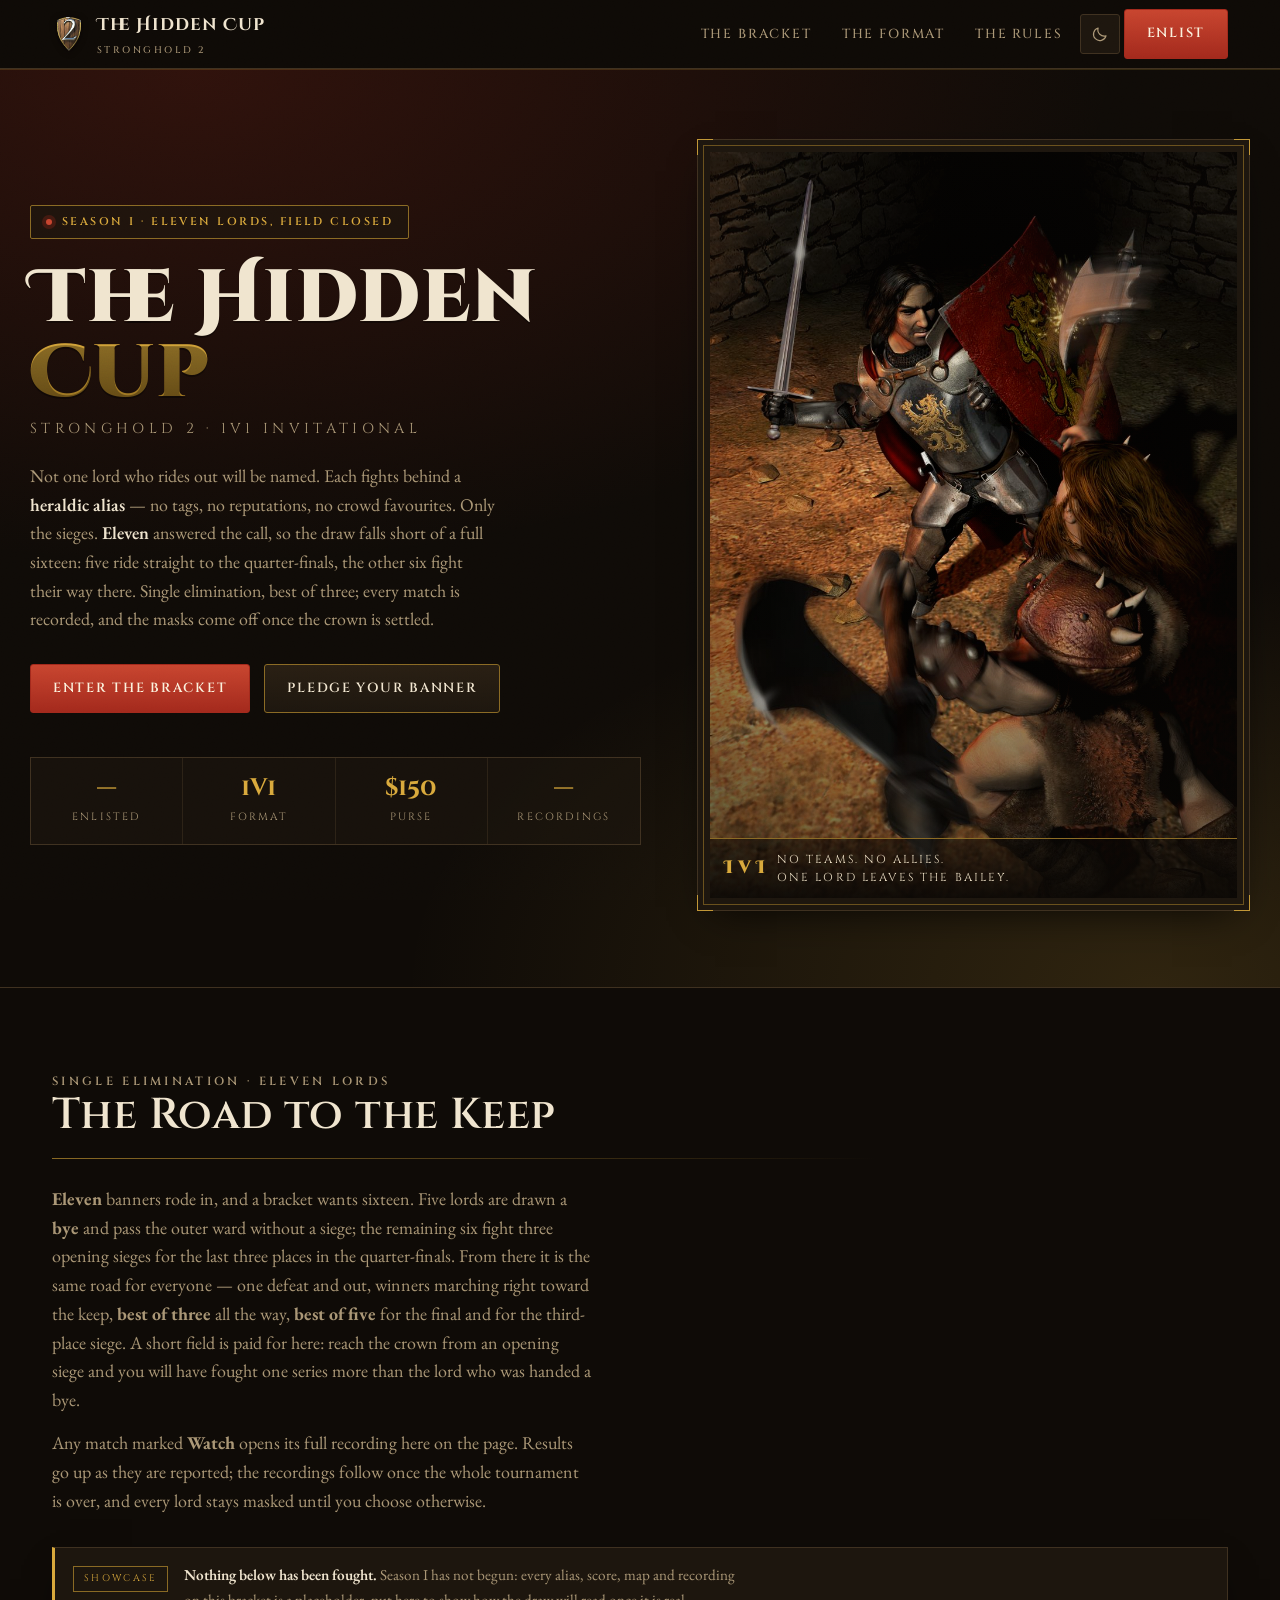
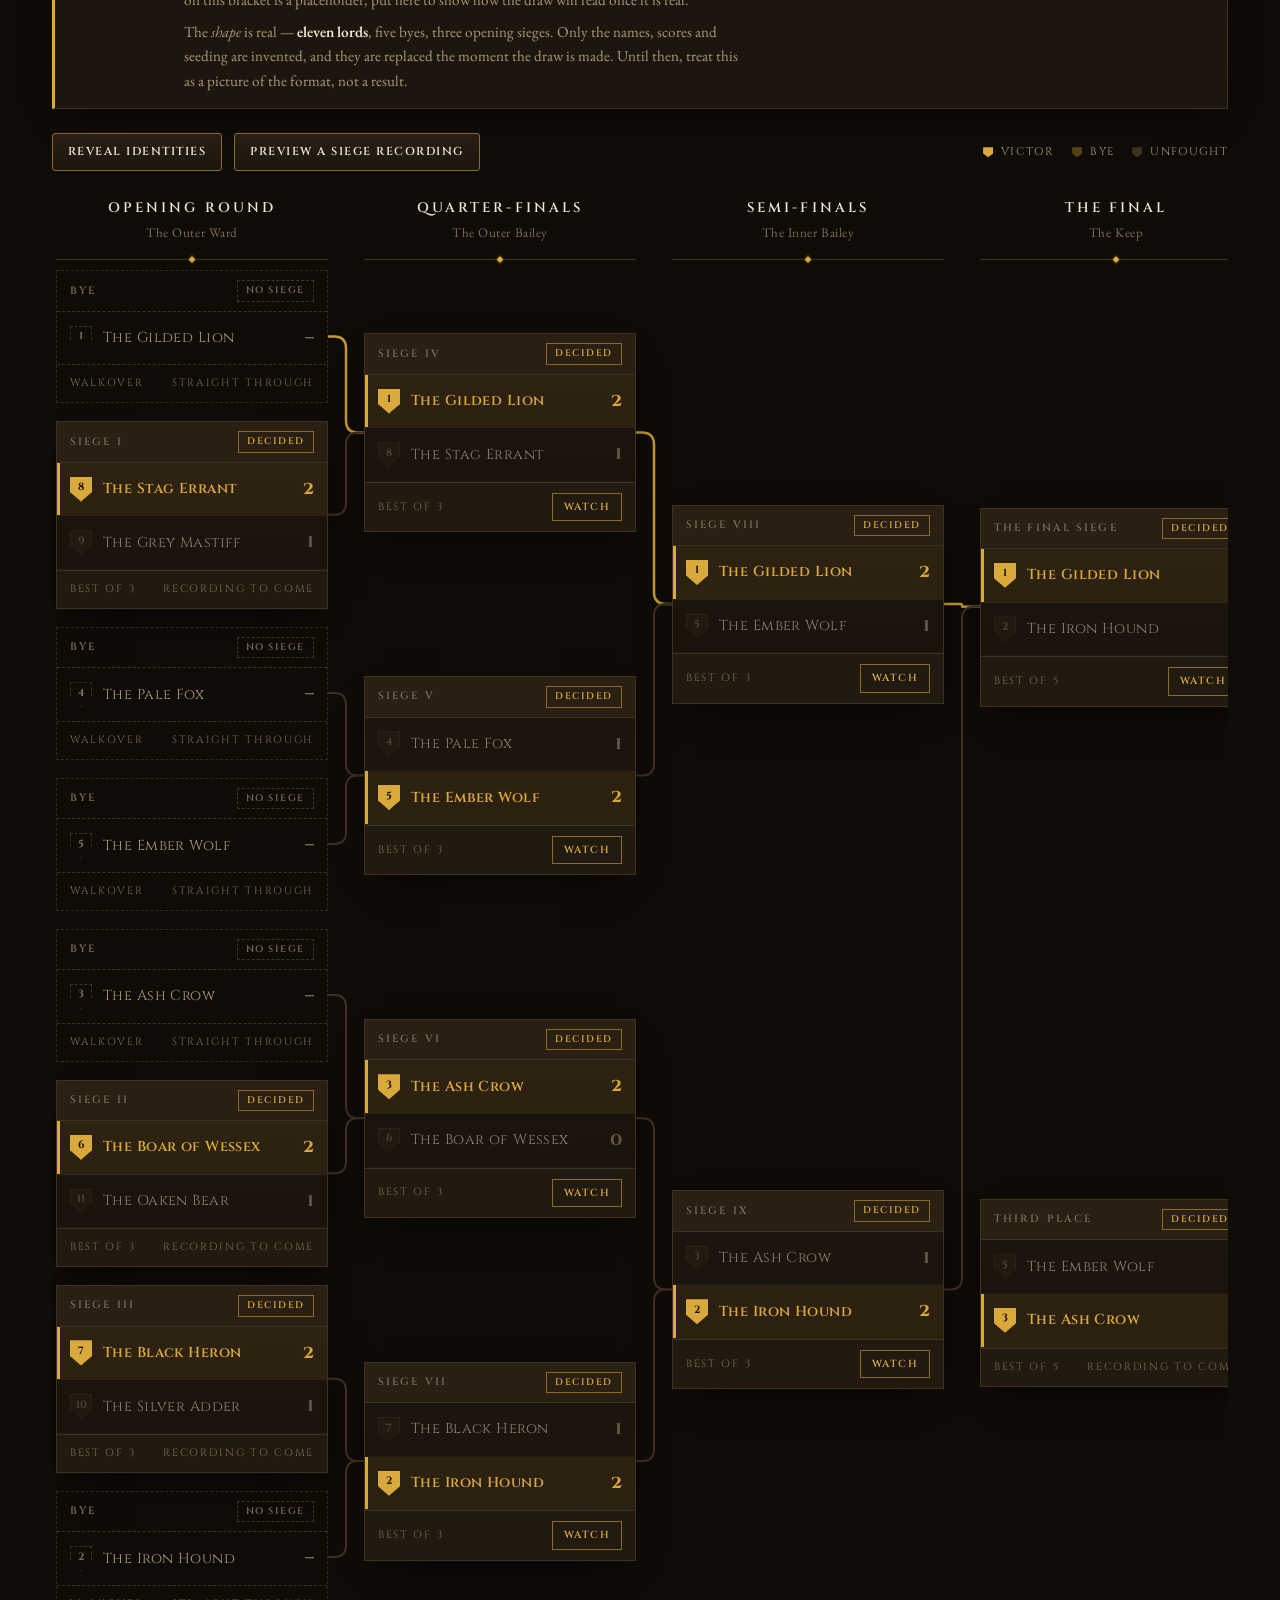
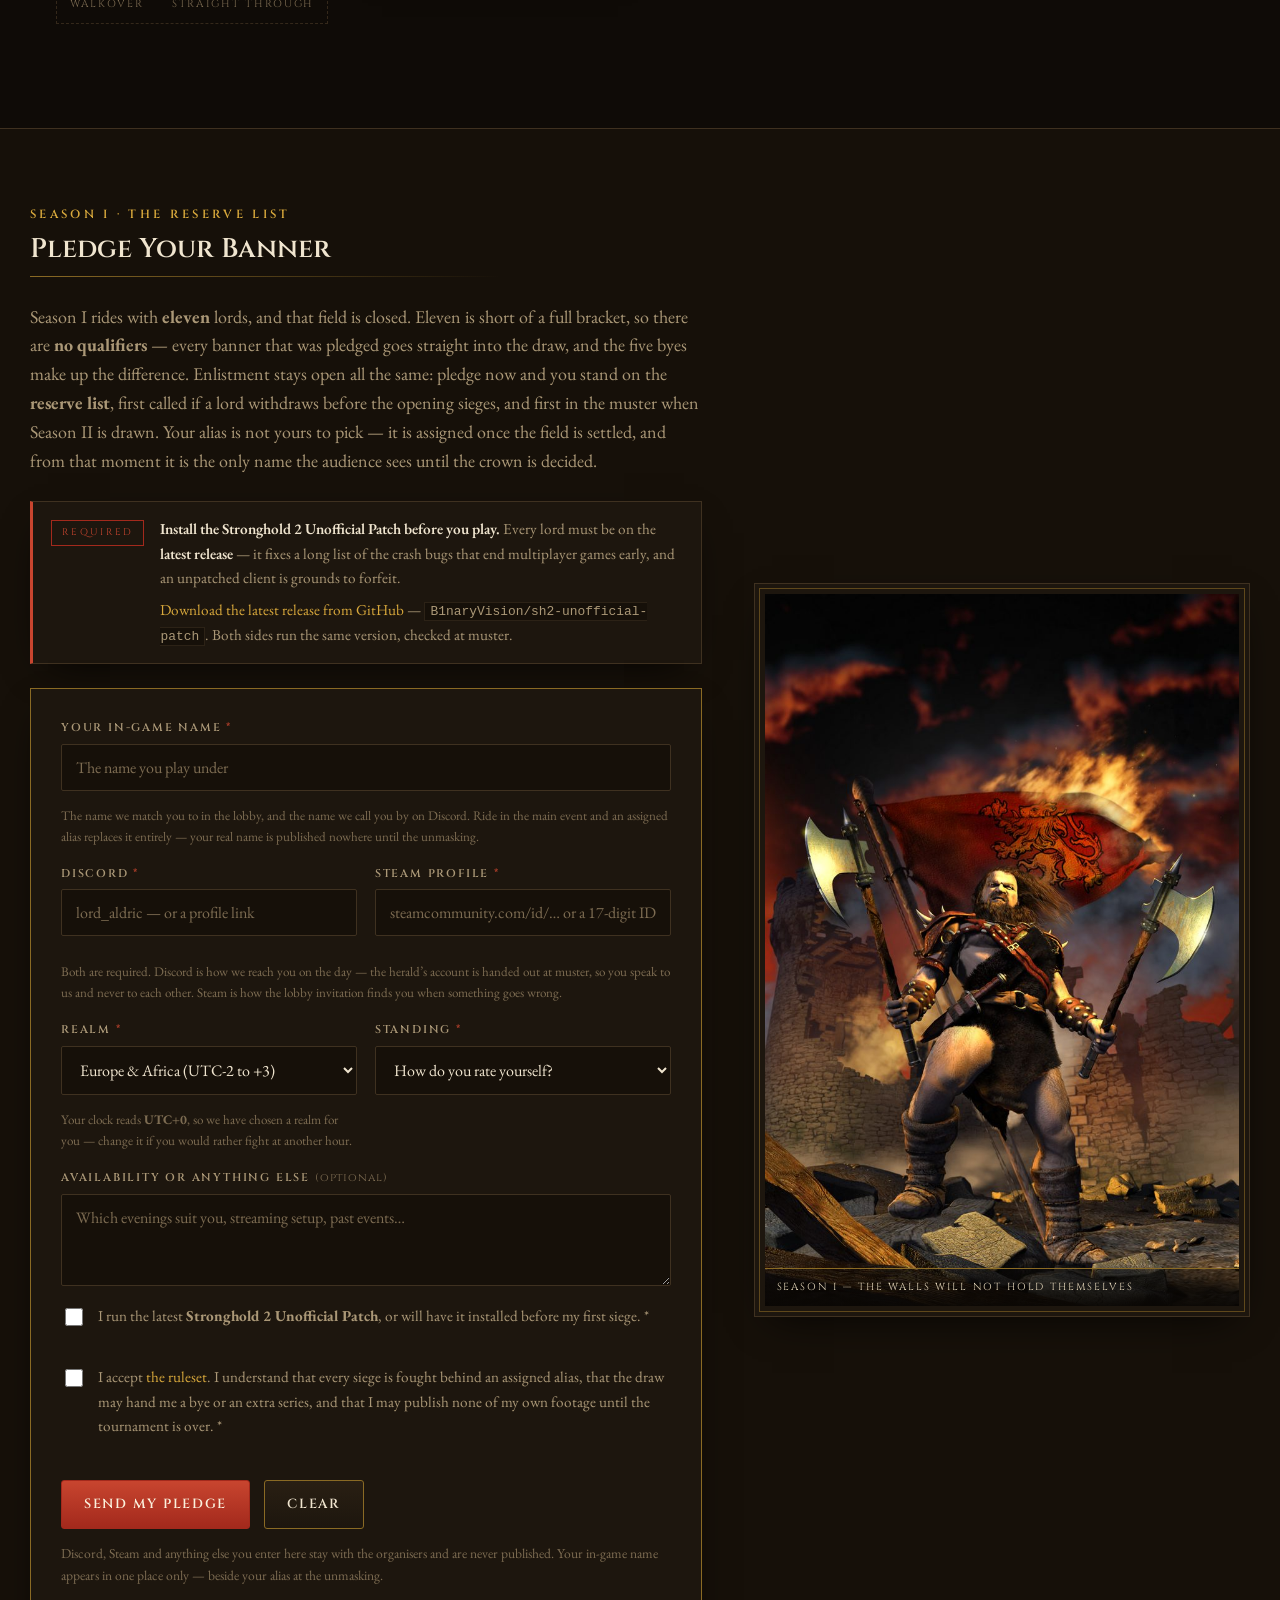
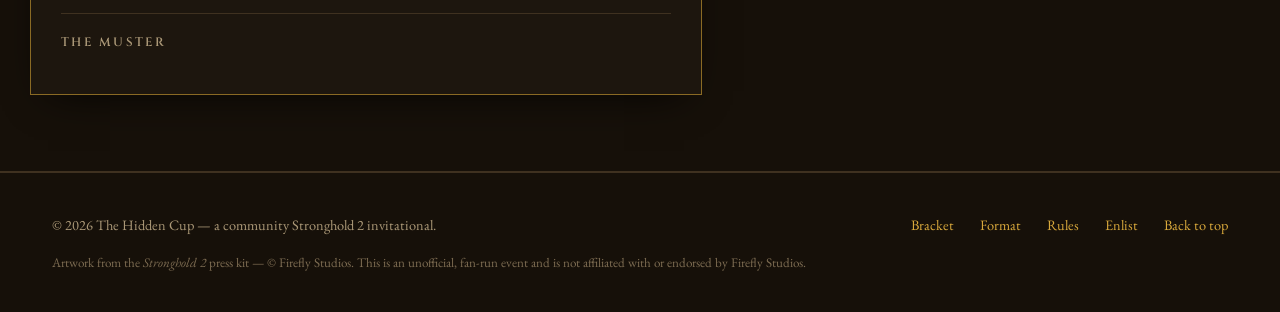
==== commit 4d75a741: "Removing the qualifiers table" ====
--- a/index.html
+++ b/index.html
@@ -31,7 +31,6 @@
     </a>
     <nav class="nav__links">
       <a href="#bracket">The Bracket</a>
-      <a href="#qualifiers" data-optional>Qualifiers</a>
       <a href="rules.html#format" data-optional>The Format</a>
       <a href="rules.html#rules" data-optional>The Rules</a>
       <button class="icon-btn" id="themeToggle" type="button" aria-label="Switch between night and parchment" title="Night / parchment"></button>
@@ -45,13 +44,15 @@
 <section class="hero">
   <div class="wrap hero__inner">
     <div>
-      <span class="badge"><span class="dot"></span> Season I &middot; Enlistment open</span>
+      <span class="badge"><span class="dot"></span> Season I &middot; Eleven lords, field closed</span>
       <h1>The Hidden <em>Cup</em></h1>
       <p class="hero__game">Stronghold&nbsp;2 &middot; 1v1 Invitational</p>
       <p class="lead">Not one lord who rides out will be named. Each fights behind a
         <strong>heraldic alias</strong> &mdash; no tags, no reputations, no crowd favourites. Only the
-        sieges. <strong>Sixteen</strong> reach the main event, single elimination, best of five;
-        every match is recorded, and the masks come off once the crown is settled.</p>
+        sieges. <strong>Eleven</strong> answered the call, so the draw falls short of a full sixteen:
+        five ride straight to the quarter-finals, the other six fight their way there. Single
+        elimination, best of three; every match is recorded, and the masks come off once the crown
+        is settled.</p>
       <div class="hero__cta">
         <a class="btn btn--primary" href="#bracket">Enter the bracket</a>
         <a class="btn" href="#enlist">Pledge your banner</a>
@@ -59,7 +60,7 @@
       <div class="stats">
         <div class="stat"><div class="stat__k" id="statLords">&mdash;</div><div class="stat__l" id="statLordsL">Lords</div></div>
         <div class="stat"><div class="stat__k" id="statSieges">&mdash;</div><div class="stat__l" id="statSiegesL">Sieges</div></div>
-        <div class="stat"><div class="stat__k">$100</div><div class="stat__l">Purse</div></div>
+        <div class="stat"><div class="stat__k">$150</div><div class="stat__l">Purse</div></div>
         <div class="stat"><div class="stat__k" id="statVods">&mdash;</div><div class="stat__l">Recordings</div></div>
       </div>
     </div>
@@ -83,14 +84,19 @@
 <section class="section" id="bracket">
   <div class="wrap">
     <div class="section__head">
-      <p class="eyebrow">Single elimination</p>
+      <p class="eyebrow">Single elimination &middot; eleven lords</p>
       <h2>The Road to the Keep</h2>
       <hr class="rule">
-      <p>Sixteen lords, one defeat and out. Winners march right, from the outer bailey to the
-        keep &mdash; <strong>best of five</strong> all the way, <strong>best of seven</strong> for the
-        final and for the third-place siege. Any match marked <strong>Watch</strong> opens its full
-        recording here on the page. Results go up as they are reported; the recordings follow once the
-        whole tournament is over, and every lord stays masked until you choose otherwise.</p>
+      <p><strong>Eleven</strong> banners rode in, and a bracket wants sixteen. Five lords are drawn a
+        <strong>bye</strong> and pass the outer ward without a siege; the remaining six fight three
+        opening sieges for the last three places in the quarter-finals. From there it is the same road
+        for everyone &mdash; one defeat and out, winners marching right toward the keep,
+        <strong>best of three</strong> all the way, <strong>best of five</strong> for the final and for
+        the third-place siege. A short field is paid for here: reach the crown from an opening siege
+        and you will have fought one series more than the lord who was handed a bye.</p>
+      <p>Any match marked <strong>Watch</strong> opens its full recording here on the page. Results go
+        up as they are reported; the recordings follow once the whole tournament is over, and every
+        lord stays masked until you choose otherwise.</p>
     </div>
 
     <div class="notice" id="previewNotice" role="note" hidden>
@@ -99,9 +105,9 @@
         <p><strong>Nothing below has been fought.</strong> Season&nbsp;I has not begun: every alias,
           score, map and recording on this bracket is a placeholder, put here to show how the draw
           will read once it is real.</p>
-        <p>The true bracket is drawn when enlistment closes on
-          <b>Sunday 13 September</b>. Until then, treat this as a picture of the format &mdash; not
-          a result.</p>
+        <p>The <em>shape</em> is real &mdash; <b>eleven lords</b>, five byes, three opening sieges.
+          Only the names, scores and seeding are invented, and they are replaced the moment the draw
+          is made. Until then, treat this as a picture of the format, not a result.</p>
       </div>
     </div>
 
@@ -112,6 +118,7 @@
       <button class="btn btn--sm" id="watchFinal" type="button">Watch the final siege</button>
       <div class="legend">
         <span><i class="swatch swatch--win"></i> Victor</span>
+        <span><i class="swatch swatch--bye"></i> Bye</span>
         <span><i class="swatch"></i> Unfought</span>
       </div>
     </div>
@@ -126,55 +133,21 @@
   </div>
 </section>
 
-<!-- ============================ QUALIFIERS ============================ -->
-<section class="section" id="qualifiers">
-  <div class="wrap">
-    <div class="section__head">
-      <p class="eyebrow" id="qualEyebrow">The qualifiers</p>
-      <h2>Storming the Gate</h2>
-      <hr class="rule">
-      <p>The main event seats <strong>sixteen</strong>. If more than sixteen banners are pledged,
-        the qualifiers decide which of them ride &mdash; fought <strong>under your own gamertag</strong>,
-        not an alias. The draw is random, and byes are handed out at random depending on how many turn
-        up. The mask comes later, so the qualifiers are followed openly: bring your friends, and let
-        them watch you climb.</p>
-    </div>
-
-    <div class="notice" id="qualPreviewNotice" role="note" hidden>
-      <span class="notice__tag">Showcase</span>
-      <div><p>Placeholder results, shown so you can see how the qualifiers will read.
-        The real draw is made when enlistment closes.</p></div>
-    </div>
-
-    <div class="qual-scroll">
-      <table class="qual">
-        <caption class="sr-only">Qualifier results, best of three</caption>
-        <thead>
-          <tr><th scope="col">Day</th><th scope="col" colspan="3">Siege</th><th scope="col">Outcome</th></tr>
-        </thead>
-        <tbody id="qualBody"></tbody>
-      </table>
-    </div>
-    <p class="qual__foot" id="qualSummary"></p>
-    <p class="qual__note">Report your own scores in the tournament channel as soon as a series ends
-      &mdash; that is how this table is filled in. Qualifier recordings are held back until the crown is
-      settled: a public tape of how a lord plays is what gives an alias away, a public result is not.</p>
-  </div>
-</section>
-
 <!-- ============================ ENLIST ============================ -->
 <section class="band band--flip" id="enlist">
   <div class="wrap band__grid">
     <div>
-      <p class="eyebrow">Season I &middot; Open enlistment</p>
+      <p class="eyebrow">Season I &middot; The reserve list</p>
       <h2>Pledge Your Banner</h2>
       <hr class="rule">
-      <p style="color:var(--muted);margin:0 0 26px">Enlistment is uncapped; the main event is not.
-        <b>Sixteen</b> lords ride in it, and if more than sixteen banners are pledged the qualifiers
-        decide which sixteen &mdash; random draw, random byes. So bring every lord you know; a bigger
-        field only makes the gate harder to storm. Your alias is not yours to pick &mdash; it is
-        assigned once the field is settled, and from that moment it is the only name the audience sees
-        until the crown is decided.</p>
+      <p style="color:var(--muted);margin:0 0 26px">Season&nbsp;I rides with <b>eleven</b> lords, and
+        that field is closed. Eleven is short of a full bracket, so there are <b>no qualifiers</b>
+        &mdash; every banner that was pledged goes straight into the draw, and the five byes make up
+        the difference. Enlistment stays open all the same: pledge now and you stand on the
+        <b>reserve list</b>, first called if a lord withdraws before the opening sieges, and first in
+        the muster when Season&nbsp;II is drawn. Your alias is not yours to pick &mdash; it is assigned
+        once the field is settled, and from that moment it is the only name the audience sees until the
+        crown is decided.</p>
 
       <div class="notice notice--patch" role="note">
         <span class="notice__tag">Required</span>
@@ -195,7 +168,7 @@
           <h4>Your banner is pledged</h4>
           <p id="pledgedBody"></p>
           <p class="pledged__note">Nothing more is asked of you. Make sure the unofficial patch is
-            installed before the first siege &mdash; we will find you on Discord when the draw is made.</p>
+            installed before the first siege &mdash; we will find you on Discord the moment a place opens.</p>
           <button class="btn btn--sm" type="button" id="amendPledge">Something needs changing?</button>
         </div>
 
@@ -210,9 +183,9 @@
               <label for="lord">Your in-game name <span class="req">*</span></label>
               <input id="lord" name="lord" type="text" autocomplete="nickname" placeholder="The name you play under" required>
               <p class="err" data-err-for="lord"></p>
-              <p class="hint">The name we match you to in the lobby, and the name you fight the qualifiers
-                under &mdash; those results are public. Reach the main event and an alias replaces it; what
-                stays secret from there is <em>which</em> alias is yours, until the unmasking.</p>
+              <p class="hint">The name we match you to in the lobby, and the name we call you by on
+                Discord. Ride in the main event and an assigned alias replaces it entirely &mdash; your
+                real name is published nowhere until the unmasking.</p>
             </div>
 
             <div class="field">
@@ -242,7 +215,7 @@
               </select>
               <p class="err" data-err-for="region"></p>
               <p class="hint" id="regionHint">Where your clock sits, not your flag. We pair lords inside a
-                realm first, so the qualifiers run without anyone waiting up until four.</p>
+                realm first, so a siege runs without anyone waiting up until four.</p>
             </div>
 
             <div class="field">
@@ -271,9 +244,9 @@
 
             <label class="check">
               <input type="checkbox" id="agree" name="agree" required>
-              <span>I accept <a href="rules.html">the ruleset</a>. I understand the qualifiers are public
-                under my own gamertag, that the main event is fought behind an assigned alias, and that
-                I may publish none of my own footage until the tournament is over.&nbsp;<span class="req">*</span></span>
+              <span>I accept <a href="rules.html">the ruleset</a>. I understand that every siege is
+                fought behind an assigned alias, that the draw may hand me a bye or an extra series, and
+                that I may publish none of my own footage until the tournament is over.&nbsp;<span class="req">*</span></span>
             </label>
             <p class="err" data-err-for="agree" style="grid-column:1/-1;margin-top:-12px"></p>
 
@@ -281,8 +254,8 @@
               <button class="btn btn--primary" type="submit">Send my pledge</button>
               <button class="btn" type="reset">Clear</button>
               <span class="form-note">Discord, Steam and anything else you enter here stay with the
-                organisers and are never published. Your in-game name appears in the qualifier results, and
-                again beside your alias at the unmasking.</span>
+                organisers and are never published. Your in-game name appears in one place only &mdash;
+                beside your alias at the unmasking.</span>
             </div>
           </div>
         </form>
@@ -358,58 +331,12 @@
    winner : 0 (top) | 1 (bottom) | null
    video  : any YouTube URL, any other URL, or "" for none
    feeds  : { match: "<next match id>", slot: 0|1 }
+   bye    : true for a walkover. Give it ONE side, no score, no date, no
+            venue, and status "completed" with winner 0 — that is what
+            carries the lord into `feeds`. Used when the field is short of
+            a power of two, as Season I's eleven are.
    NOTE: names, maps and dates below are sample data — replace them.
    ================================================================== */
-/* ==================================================================
-   QUALIFIERS — fought openly, under real names.
-   ------------------------------------------------------------------
-   The mask starts at the main event: aliases are drawn only once the
-   field is settled, so nothing here needs concealing. Recordings are
-   held back until after the unmasking — a public tape of a lord's
-   habits is what actually gives an alias away, not a public result.
-   Each match: two `lord` names, a Best-of-3 score, and a winner.
-   status : "completed" | "unfought"   (same two states as the bracket)
-   ================================================================== */
-const QUALIFIERS = {
-  window:   "Fri 18 – Sun 20 September",
-  format:   "Best of 3",
-  entrants: null,     /* total banners fought; null while unknown */
-  matches: [
-    { id:"Q1",  date:"18 Sep", status:"completed", winner:0,
-      sides:[ {lord:"Lord_Aldric",     score:2}, {lord:"Rook_of_Ely",     score:1} ] },
-    { id:"Q2",  date:"18 Sep", status:"completed", winner:1,
-      sides:[ {lord:"Marcher_Tam",     score:0}, {lord:"Erran_Hart",      score:2} ] },
-    { id:"Q3",  date:"18 Sep", status:"completed", winner:0,
-      sides:[ {lord:"Vulpes_Alba",     score:2}, {lord:"Bastion_Grey",    score:1} ] },
-    { id:"Q4",  date:"18 Sep", status:"completed", winner:1,
-      sides:[ {lord:"Oswin_Vale",      score:1}, {lord:"Emberfang",       score:2} ] },
-    { id:"Q5",  date:"19 Sep", status:"completed", winner:0,
-      sides:[ {lord:"CorvusRex",       score:2}, {lord:"Halden_Mere",     score:0} ] },
-    { id:"Q6",  date:"19 Sep", status:"completed", winner:0,
-      sides:[ {lord:"SirBrannoc",      score:2}, {lord:"Fenwick_Roe",     score:1} ] },
-    { id:"Q7",  date:"19 Sep", status:"completed", winner:1,
-      sides:[ {lord:"Caddow_Fell",     score:1}, {lord:"Houndmaster_Cai", score:2} ] },
-    { id:"Q8",  date:"19 Sep", status:"completed", winner:0,
-      sides:[ {lord:"HeronBlack",      score:2}, {lord:"Alder_Whitt",     score:1} ] },
-    { id:"Q9",  date:"19 Sep", status:"completed", winner:0,
-      sides:[ {lord:"Wulfric_Dane",    score:2}, {lord:"Perrin_Stow",     score:0} ] },
-    { id:"Q10", date:"20 Sep", status:"completed", winner:1,
-      sides:[ {lord:"Bram_Ashford",    score:1}, {lord:"Mordant_Kay",     score:2} ] },
-    { id:"Q11", date:"20 Sep", status:"completed", winner:0,
-      sides:[ {lord:"Ser_Lockwood",    score:2}, {lord:"Tybalt_Gorse",    score:1} ] },
-    { id:"Q12", date:"20 Sep", status:"completed", winner:1,
-      sides:[ {lord:"Ganelon_Rees",    score:0}, {lord:"Ravenna_Cole",    score:2} ] },
-    { id:"Q13", date:"20 Sep", status:"completed", winner:0,
-      sides:[ {lord:"Old_Fitzhugh",    score:2}, {lord:"Cuthbert_Vane",   score:1} ] },
-    { id:"Q14", date:"20 Sep", status:"completed", winner:0,
-      sides:[ {lord:"Ironshod_Bel",    score:2}, {lord:"Selwyn_March",    score:1} ] },
-    { id:"Q15", date:"20 Sep", status:"completed", winner:1,
-      sides:[ {lord:"Ansel_Pike",      score:1}, {lord:"Draymar_Kell",    score:2} ] },
-    { id:"Q16", date:"20 Sep", status:"unfought",  winner:null,
-      sides:[ {lord:"Grimwald_Roth",   score:0}, {lord:"Ulric_Bayne",     score:0} ] }
-  ]
-};
-
 const TOURNAMENT = {
   name: "The Hidden Cup",
   game: "Stronghold 2",
@@ -420,64 +347,68 @@
      Set to false the moment you write the real draw in. */
   preview: true,
 
+  /* ----------------------------------------------------------------
+     ELEVEN LORDS, NOT SIXTEEN.
+     A 16-draw needs 16; eleven turned up, so five get a bye through the
+     opening round and six fight for the last three quarter-final places.
+     11 = 5 byes + 3 sieges (6 lords), and 5 + 3 = 8 into the quarters.
+     Byes go to the top five seeds, exactly where seeds 12-16 would have
+     sat, so the shape of a standard bracket is preserved:
+         1 bye        │ 8 v 9        → QF1
+         4 bye        │ 5 bye        → QF2   (neither fights the ward)
+         3 bye        │ 6 v 11       → QF3
+         7 v 10       │ 2 bye        → QF4
+     A bye is a match with `bye:true` and a single side. It carries no
+     score and no recording; it only feeds a lord into the next round.
+     ---------------------------------------------------------------- */
   rounds: [
     {
-      id: "r16", name: "Round of 16", sub: "The Outer Ward",
+      id: "r1", name: "Opening Round", sub: "The Outer Ward",
       matches: [
         {
-          id:"R1", label:"Siege I", date:"26 Sep", format:"Best of 5",
-          venue:"HC Volcano", status:"completed", winner:0,
-          sides:[ {alias:"The Gilded Lion",   lord:"Lord_Aldric",   seed:1,  score:3},
-                  {alias:"The Thorn Griffin", lord:"Grimwald_Roth", seed:16, score:0} ],
+          id:"B1", bye:true, label:"Bye", status:"completed", winner:0,
+          sides:[ {alias:"The Gilded Lion", lord:"Lord_Aldric", seed:1} ],
           video:"", feeds:{ match:"QF1", slot:0 }
         },
         {
-          id:"R2", label:"Siege II", date:"26 Sep", format:"Best of 5",
-          venue:"HC Cross", status:"completed", winner:1,
-          sides:[ {alias:"The Grey Mastiff", lord:"Wulfric_Dane", seed:9, score:2},
-                  {alias:"The Stag Errant",  lord:"Erran_Hart",   seed:8, score:3} ],
+          id:"R1", label:"Siege I", date:"26 Sep", format:"Best of 3",
+          venue:"HC Volcano", status:"completed", winner:0,
+          sides:[ {alias:"The Stag Errant",  lord:"Erran_Hart",   seed:8, score:2},
+                  {alias:"The Grey Mastiff", lord:"Wulfric_Dane", seed:9, score:1} ],
           video:"", feeds:{ match:"QF1", slot:1 }
         },
         {
-          id:"R3", label:"Siege III", date:"26 Sep", format:"Best of 5",
-          venue:"HC Four Woods", status:"completed", winner:0,
-          sides:[ {alias:"The Pale Fox",  lord:"Vulpes_Alba",  seed:4,  score:3},
-                  {alias:"The Salt Drake", lord:"Old_Fitzhugh", seed:13, score:1} ],
+          id:"B2", bye:true, label:"Bye", status:"completed", winner:0,
+          sides:[ {alias:"The Pale Fox", lord:"Vulpes_Alba", seed:4} ],
           video:"", feeds:{ match:"QF2", slot:0 }
         },
         {
-          id:"R4", label:"Siege IV", date:"26 Sep", format:"Best of 5",
-          venue:"HC Battle Arena", status:"completed", winner:0,
-          sides:[ {alias:"The Ember Wolf",    lord:"Emberfang",    seed:5,  score:3},
-                  {alias:"The Vespers Raven", lord:"Ravenna_Cole", seed:12, score:2} ],
+          id:"B3", bye:true, label:"Bye", status:"completed", winner:0,
+          sides:[ {alias:"The Ember Wolf", lord:"Emberfang", seed:5} ],
           video:"", feeds:{ match:"QF2", slot:1 }
         },
         {
-          id:"R5", label:"Siege V", date:"27 Sep", format:"Best of 5",
-          venue:"HC Total Madness", status:"completed", winner:0,
-          sides:[ {alias:"The Ash Crow",      lord:"CorvusRex",    seed:3,  score:3},
-                  {alias:"The Winter Falcon", lord:"Ironshod_Bel", seed:14, score:1} ],
+          id:"B4", bye:true, label:"Bye", status:"completed", winner:0,
+          sides:[ {alias:"The Ash Crow", lord:"CorvusRex", seed:3} ],
           video:"", feeds:{ match:"QF3", slot:0 }
         },
         {
-          id:"R6", label:"Siege VI", date:"27 Sep", format:"Best of 5",
-          venue:"HC 4H Arena", status:"completed", winner:0,
-          sides:[ {alias:"The Boar of Wessex", lord:"SirBrannoc",   seed:6,  score:3},
-                  {alias:"The Oaken Bear",     lord:"Ser_Lockwood", seed:11, score:2} ],
+          id:"R2", label:"Siege II", date:"26 Sep", format:"Best of 3",
+          venue:"HC Cross", status:"completed", winner:0,
+          sides:[ {alias:"The Boar of Wessex", lord:"SirBrannoc",   seed:6,  score:2},
+                  {alias:"The Oaken Bear",     lord:"Ser_Lockwood", seed:11, score:1} ],
           video:"", feeds:{ match:"QF3", slot:1 }
         },
         {
-          id:"R7", label:"Siege VII", date:"27 Sep", format:"Best of 5",
-          venue:"HC Fox Mountain", status:"completed", winner:0,
-          sides:[ {alias:"The Black Heron",  lord:"HeronBlack",  seed:7,  score:3},
-                  {alias:"The Silver Adder", lord:"Mordant_Kay", seed:10, score:2} ],
+          id:"R3", label:"Siege III", date:"26 Sep", format:"Best of 3",
+          venue:"HC Four Woods", status:"completed", winner:0,
+          sides:[ {alias:"The Black Heron",  lord:"HeronBlack",  seed:7,  score:2},
+                  {alias:"The Silver Adder", lord:"Mordant_Kay", seed:10, score:1} ],
           video:"", feeds:{ match:"QF4", slot:0 }
         },
         {
-          id:"R8", label:"Siege VIII", date:"27 Sep", format:"Best of 5",
-          venue:"HC Volcano", status:"completed", winner:0,
-          sides:[ {alias:"The Iron Hound", lord:"Houndmaster_Cai", seed:2,  score:3},
-                  {alias:"The Bronze Ram", lord:"Draymar_Kell",    seed:15, score:0} ],
+          id:"B5", bye:true, label:"Bye", status:"completed", winner:0,
+          sides:[ {alias:"The Iron Hound", lord:"Houndmaster_Cai", seed:2} ],
           video:"", feeds:{ match:"QF4", slot:1 }
         }
       ]
@@ -486,34 +417,34 @@
       id: "qf", name: "Quarter-Finals", sub: "The Outer Bailey",
       matches: [
         {
-          id:"QF1", label:"Siege IX", date:"2 Oct", format:"Best of 5",
-          venue:"HC Four Woods", status:"completed", winner:0,
-          sides:[ {alias:"The Gilded Lion", lord:"Lord_Aldric",  seed:1, score:3},
-                  {alias:"The Stag Errant", lord:"Erran_Hart",   seed:8, score:1} ],
+          id:"QF1", label:"Siege IV", date:"27 Sep", format:"Best of 3",
+          venue:"HC Battle Arena", status:"completed", winner:0,
+          sides:[ {alias:"The Gilded Lion", lord:"Lord_Aldric", seed:1, score:2},
+                  {alias:"The Stag Errant", lord:"Erran_Hart",  seed:8, score:1} ],
           video:"https://www.youtube.com/watch?v=sa35WNEhT84",
           feeds:{ match:"SF1", slot:0 }
         },
         {
-          id:"QF2", label:"Siege X", date:"2 Oct", format:"Best of 5",
-          venue:"HC Cross", status:"completed", winner:1,
-          sides:[ {alias:"The Pale Fox",  lord:"Vulpes_Alba", seed:4, score:2},
-                  {alias:"The Ember Wolf", lord:"Emberfang",  seed:5, score:3} ],
+          id:"QF2", label:"Siege V", date:"27 Sep", format:"Best of 3",
+          venue:"HC Total Madness", status:"completed", winner:1,
+          sides:[ {alias:"The Pale Fox",   lord:"Vulpes_Alba", seed:4, score:1},
+                  {alias:"The Ember Wolf", lord:"Emberfang",   seed:5, score:2} ],
           video:"https://www.youtube.com/watch?v=F-cHHc6SQN0",
           feeds:{ match:"SF1", slot:1 }
         },
         {
-          id:"QF3", label:"Siege XI", date:"2 Oct", format:"Best of 5",
-          venue:"HC Total Madness", status:"completed", winner:0,
-          sides:[ {alias:"The Ash Crow",       lord:"CorvusRex",  seed:3, score:3},
+          id:"QF3", label:"Siege VI", date:"27 Sep", format:"Best of 3",
+          venue:"HC 4H Arena", status:"completed", winner:0,
+          sides:[ {alias:"The Ash Crow",       lord:"CorvusRex",  seed:3, score:2},
                   {alias:"The Boar of Wessex", lord:"SirBrannoc", seed:6, score:0} ],
           video:"https://www.youtube.com/watch?v=oqbFrVJKLrU",
           feeds:{ match:"SF2", slot:0 }
         },
         {
-          id:"QF4", label:"Siege XII", date:"2 Oct", format:"Best of 5",
-          venue:"HC Battle Arena", status:"completed", winner:0,
-          sides:[ {alias:"The Iron Hound",  lord:"Houndmaster_Cai", seed:2, score:3},
-                  {alias:"The Black Heron", lord:"HeronBlack",      seed:7, score:2} ],
+          id:"QF4", label:"Siege VII", date:"27 Sep", format:"Best of 3",
+          venue:"HC Four Woods", status:"completed", winner:1,
+          sides:[ {alias:"The Black Heron", lord:"HeronBlack",      seed:7, score:1},
+                  {alias:"The Iron Hound",  lord:"Houndmaster_Cai", seed:2, score:2} ],
           video:"https://www.youtube.com/watch?v=f5VoafBrchI",
           feeds:{ match:"SF2", slot:1 }
         }
@@ -523,18 +454,18 @@
       id: "sf", name: "Semi-Finals", sub: "The Inner Bailey",
       matches: [
         {
-          id:"SF1", label:"Siege XIII", date:"3 Oct", format:"Best of 5",
-          venue:"HC 4H Arena", status:"completed", winner:0,
-          sides:[ {alias:"The Gilded Lion", lord:"Lord_Aldric", seed:1, score:3},
-                  {alias:"The Ember Wolf",  lord:"Emberfang",   seed:5, score:2} ],
+          id:"SF1", label:"Siege VIII", date:"3 Oct", format:"Best of 3",
+          venue:"HC Cross", status:"completed", winner:0,
+          sides:[ {alias:"The Gilded Lion", lord:"Lord_Aldric", seed:1, score:2},
+                  {alias:"The Ember Wolf",  lord:"Emberfang",   seed:5, score:1} ],
           video:"https://www.youtube.com/watch?v=50hnKqnVluY",
           feeds:{ match:"F1", slot:0 }
         },
         {
-          id:"SF2", label:"Siege XIV", date:"3 Oct", format:"Best of 5",
-          venue:"HC Fox Mountain", status:"completed", winner:1,
+          id:"SF2", label:"Siege IX", date:"3 Oct", format:"Best of 3",
+          venue:"HC Volcano", status:"completed", winner:1,
           sides:[ {alias:"The Ash Crow",   lord:"CorvusRex",       seed:3, score:1},
-                  {alias:"The Iron Hound", lord:"Houndmaster_Cai", seed:2, score:3} ],
+                  {alias:"The Iron Hound", lord:"Houndmaster_Cai", seed:2, score:2} ],
           video:"https://www.youtube.com/watch?v=kKTTO3xuWC0",
           feeds:{ match:"F1", slot:1 }
         }
@@ -546,18 +477,18 @@
       id: "f", name: "The Final", sub: "The Keep",
       matches: [
         {
-          id:"F1", label:"The Final Siege", date:"4 Oct", format:"Best of 7",
+          id:"F1", label:"The Final Siege", date:"4 Oct", format:"Best of 5",
           venue:"HC Volcano", status:"completed", winner:0,
-          sides:[ {alias:"The Gilded Lion", lord:"Lord_Aldric",     seed:1, score:4},
+          sides:[ {alias:"The Gilded Lion", lord:"Lord_Aldric",     seed:1, score:3},
                   {alias:"The Iron Hound",  lord:"Houndmaster_Cai", seed:2, score:2} ],
           video:"https://www.youtube.com/watch?v=fIbAl2h5Sao",
           feeds:null
         },
         {
-          id:"T1", label:"Third Place", date:"4 Oct", format:"Best of 7",
+          id:"T1", label:"Third Place", date:"4 Oct", format:"Best of 5",
           venue:"HC Cross", status:"completed", winner:1,
-          sides:[ {alias:"The Ember Wolf", lord:"Emberfang", seed:5, score:3},
-                  {alias:"The Ash Crow",   lord:"CorvusRex", seed:3, score:4} ],
+          sides:[ {alias:"The Ember Wolf", lord:"Emberfang", seed:5, score:2},
+                  {alias:"The Ash Crow",   lord:"CorvusRex", seed:3, score:3} ],
           video:"",
           feeds:null
         }
@@ -605,7 +536,9 @@
 }
 
 const hasVideo   = m => !!(m.video && m.video.trim());
-const isPlayable = m => m.status !== "unfought" && hasVideo(m);
+const isPlayable = m => !m.bye && m.status !== "unfought" && hasVideo(m);
+/* Byes fill a short bracket; they are not sieges and never count as one. */
+const isSiege    = m => !m.bye;
 const victorOf   = m => (m.status === "completed" && m.winner != null) ? m.sides[m.winner] : null;
 
 /** What to call a competitor right now, given the mask state. */
@@ -631,49 +564,6 @@
     '<circle cx="12" cy="3.6" r="1.3"/>' +
   '</svg>';
 
-/* ==================================================================
-   QUALIFIERS
-   ================================================================== */
-function renderQualifiers(){
-  const M = QUALIFIERS.matches || [];
-  $("#qualEyebrow").textContent =
-    [QUALIFIERS.window, QUALIFIERS.format].filter(Boolean).join(" \u00b7 ") || "The qualifiers";
-
-  const body = $("#qualBody");
-  if(!M.length){
-    body.innerHTML = '<tr><td colspan="5" style="text-align:center;color:var(--faint);' +
-      'font-style:italic;padding:32px 16px">The draw is made when enlistment closes.</td></tr>';
-    $("#qualSummary").textContent = "";
-    return;
-  }
-
-  body.innerHTML = M.map(m => {
-    const done = m.status === "completed" && m.winner !== null && m.winner !== undefined;
-    const a = m.sides[0] || {}, b = m.sides[1] || {};
-    const nm = (side, i) =>
-      '<td class="qual__name' + (i ? "" : " qual__name--r") +
-      (done && m.winner === i ? " is-winner" : "") + '">' +
-      escapeHtml(side.lord || "To be drawn") + '</td>';
-    return '<tr class="' + (done ? "is-done" : "is-open") + '">' +
-      '<td class="qual__day">' + escapeHtml(m.date || "") + '</td>' +
-      nm(a, 0) +
-      '<td class="qual__score">' + (done
-        ? escapeHtml(a.score + " \u2013 " + b.score)
-        : "Not yet fought") + '</td>' +
-      nm(b, 1) +
-      '<td>' + (done
-        ? '<span class="qual__tag qual__tag--in">Qualified</span>'
-        : '<span class="qual__tag">To come</span>') + '</td>' +
-    '</tr>';
-  }).join("");
-
-  const decided = M.filter(m => m.status === "completed" && m.winner !== null).length;
-  const entrants = QUALIFIERS.entrants;
-  $("#qualSummary").innerHTML = entrants
-    ? "<b>" + decided + "</b> of <b>" + entrants + "</b> banners have won through to the main event."
-    : "<b>" + decided + "</b> of <b>" + M.length + "</b> sieges decided \u2014 each victor takes a place in the bracket.";
-}
-
 function statusPill(m){
   if(m.status === "completed") return '<span class="pill pill--done">Decided</span>';
   return '<span class="pill">' + escapeHtml(m.date || "To come") + '</span>';
@@ -683,7 +573,7 @@
   const side = m.sides[i] || {};
   const name = displayName(side);
   const sub  = displaySub(side);
-  const done = m.status === "completed" && m.winner != null;
+  const done = !m.bye && m.status === "completed" && m.winner != null;
   const cls  = ["combatant"];
   if(done && m.winner === i) cls.push("is-winner");
   if(done && m.winner !== i) cls.push("is-loser");
@@ -700,7 +590,23 @@
     '</div>';
 }
 
+/* A bye is one lord and a closed gate: half a card, and deliberately quiet,
+   so the eye reads it as "passed through" rather than "won". */
+function byeCard(m){
+  const el = document.createElement("article");
+  el.className = "match match--bye";
+  el.id = "match-" + m.id;
+  el.innerHTML =
+    '<header class="match__meta"><span>' + escapeHtml(m.label || "Bye") + '</span>' +
+      '<span class="pill pill--bye">No siege</span></header>' +
+    combatantRow(m, 0) +
+    '<div class="match__foot"><span>Walkover</span>' +
+      '<span class="none">Straight through</span></div>';
+  return el;
+}
+
 function matchCard(m){
+  if(m.bye) return byeCard(m);
   const playable = isPlayable(m);
   const el = document.createElement("article");
   el.className = "match" + (playable ? " is-playable" : "");
@@ -820,7 +726,7 @@
 }
 
 function updateStats(){
-  const ms = allMatches();
+  const ms = allMatches().filter(isSiege);
   const lords = new Set();
   TOURNAMENT.rounds[0].matches.forEach(m => m.sides.forEach(s => {
     const k = s.lord || s.alias; if(k) lords.add(k);
@@ -958,7 +864,8 @@
     "We have your name, your Discord and your Steam profile" +
     (pledge.region ? ", riding for <b>" + escapeHtml(pledge.region) + "</b>" : "") +
     (stamp ? ", pledged on <b>" + escapeHtml(stamp) + "</b>" : "") +
-    ". The qualifiers come first \u2014 an alias is drawn for those who win through.";
+    ". Season\u00a0I's eleven are drawn already, so you stand on the reserve list \u2014 " +
+    "first called if a place opens, and first in the muster for Season\u00a0II.";
   form.hidden = true; panel.hidden = false;
 }
 
@@ -1037,10 +944,24 @@
     "change it if you would rather fight at another hour.";
 }
 
+/* Before the draw the hero's first tile counts pledges, and that number
+   comes from a cold Apps Script that can take a second or two. Show a
+   spinner for the wait rather than an em dash that looks like the answer. */
+const SPINNER = '<span class="spinner" role="status" aria-label="Loading"></span>';
+const countsPledges = () => TOURNAMENT.preview && !!MUSTER_COUNT_URL;
+
+function setPledgeTile(html){
+  const tile = $("#statLords");
+  tile.innerHTML = html;
+  tile.setAttribute("aria-busy", String(html === SPINNER));
+}
+
 /* The badge stays hidden unless a real number arrives: an absent tally is
-   honest, a stale or invented one is not. */
+   honest, a stale or invented one is not. The tile falls back to the same
+   em dash it started with, for the same reason. */
 async function loadPledgeCount(){
   if(!MUSTER_COUNT_URL) return;
+  if(countsPledges()) setPledgeTile(SPINNER);
   try{
     const res = await fetch(MUSTER_COUNT_URL, { cache: "no-store" });
     if(!res.ok) throw new Error(res.status);
@@ -1048,14 +969,16 @@
        redirect, a CSV of the actual rows — is refused rather than mined for
        digits, which would put an invented figure on the front page. */
     const line = (await res.text()).trim().split(/\r?\n/).pop().trim();
-    if(!/^[0-9]{1,7}$/.test(line)) return;
+    if(!/^[0-9]{1,7}$/.test(line)) throw new Error("not a count");
     const n = parseInt(line, 10);
     const el = $("#musterCount");
     el.textContent = n + (n === 1 ? " banner pledged" : " banners pledged");
     el.hidden = false;
-    /* Before the draw the hero's first tile counts pledges, not lords. */
-    if(TOURNAMENT.preview) $("#statLords").textContent = n;
-  }catch(e){ /* leave it hidden */ }
+    if(countsPledges()) setPledgeTile(String(n));
+  }catch(e){
+    /* Leave the badge hidden, and put the tile back to its em dash. */
+    if(countsPledges()) setPledgeTile("\u2014");
+  }
 }
 
 function setError(name, message){
@@ -1151,7 +1074,7 @@
   renderEnlistState();
   loadPledgeCount();
   $("#pledgedPanel").scrollIntoView({ behavior:"smooth", block:"center" });
-  toast("Your banner is pledged. The qualifiers come first \u2014 aliases are drawn for those who win through.");
+  toast("Your banner is pledged. Season\u00a0I's field is closed at eleven \u2014 we will call on you if a place opens.");
 });
 
 form.addEventListener("reset", () => {
@@ -1178,11 +1101,9 @@
 (function boot(){
   if(TOURNAMENT.preview){
     $("#previewNotice").hidden = false;
-    $("#qualPreviewNotice").hidden = false;
     $("#watchFinal").textContent = "Preview a siege recording";
   }
   renderBracket();
-  renderQualifiers();
   renderEnlistState();
   guessRealm();
   loadPledgeCount();
--- a/assets/site.css
+++ b/assets/site.css
@@ -73,6 +73,7 @@
 }
 .section__head h2{font-size:clamp(1.9rem,4vw,2.7rem);letter-spacing:.01em}
 .section__head p{color:var(--muted);margin:0;max-width:60ch}
+.section__head p + p{margin-top:14px}
 
 /* stand-alone page header — used by the rules page, which has no hero */
 .pagehead{padding:60px 0 10px}
@@ -226,6 +227,16 @@
 .stat__k{font-family:var(--f-title);font-size:1.5rem;font-weight:700;line-height:1;color:var(--gold)}
 .stat__l{font-family:var(--f-head);color:var(--muted);font-size:.66rem;
   text-transform:uppercase;letter-spacing:.2em;margin-top:9px}
+
+/* Waiting on a number that comes over the wire. Sized to the 1.5rem cap
+   height of .stat__k so the tile does not jump when the figure lands. */
+.spinner{
+  display:inline-block;width:18px;height:18px;vertical-align:-2px;
+  border:2px solid var(--line);border-top-color:var(--gold);border-radius:50%;
+  animation:spin .8s linear infinite;
+}
+@keyframes spin{to{transform:rotate(360deg)}}
+@keyframes spinner-pulse{to{opacity:.25}}
 @media(max-width:980px){
   .hero__inner{grid-template-columns:1fr;gap:44px}
   .poster{max-width:440px;margin:0 auto}
@@ -246,6 +257,7 @@
 .swatch{width:10px;height:10px;background:var(--line);
   clip-path:polygon(0 0,100% 0,100% 62%,50% 100%,0 62%)}
 .swatch--win{background:var(--gold)}
+.swatch--bye{background:color-mix(in srgb,var(--gold) 34%,transparent)}
 
 .reveal-btn.is-on{border-color:var(--gold);color:var(--gold);background:var(--surface-2)}
 
@@ -329,6 +341,19 @@
   text-transform:uppercase;font-weight:600;cursor:pointer}
 .match.is-playable:hover .watch{background:var(--gold);border-color:var(--gold);color:#1d160e}
 .match__foot .none{margin-left:auto;color:var(--faint)}
+
+/* bye — a short field means five lords pass the ward without a siege.
+   Dashed and unfilled, so the eye reads an open gate rather than a victory. */
+.match--bye{background:none;box-shadow:none;border-style:dashed;
+  border-color:color-mix(in srgb,var(--line) 78%,transparent)}
+:root[data-theme="parchment"] .match--bye{background:none}
+.match--bye .match__meta,.match--bye .match__foot{background:none}
+.match--bye .match__meta{border-bottom-style:dashed}
+.match--bye .match__foot{border-top-style:dashed}
+.match--bye .combatant{border-bottom:0}
+.match--bye .who__name{color:var(--muted)}
+.match--bye .sigil{background:none;border-style:dashed}
+.pill--bye{border-style:dashed;color:var(--faint)}
 
 /* champion */
 .champ-card{
@@ -427,6 +452,11 @@
   padding:6px 13px;color:var(--text);
   background:var(--surface-2);border:1px solid var(--line);
 }
+.opts--rank li{padding:7px 15px;text-align:center}
+.opts--rank .r{
+  display:block;font-size:.58rem;letter-spacing:.16em;text-transform:uppercase;
+  color:var(--gold);margin-bottom:3px;
+}
 
 /* the map pool */
 .maps{display:grid;grid-template-columns:repeat(auto-fit,minmax(178px,1fr));gap:12px;margin:0;padding:0;list-style:none}
@@ -449,6 +479,18 @@
 }
 .laws b{display:block;font-family:var(--f-head);font-size:.95rem;letter-spacing:.05em;margin-bottom:2px}
 .laws span{color:var(--muted);font-size:.93rem}
+
+/* disconnect & crash policy */
+.dc{list-style:none;margin:0;padding:0;display:grid;grid-template-columns:1fr 1fr;gap:18px 28px}
+@media(max-width:700px){.dc{grid-template-columns:1fr}}
+.dc li{display:flex;gap:14px;align-items:flex-start}
+.dc .w{
+  flex:0 0 112px;font-family:var(--f-head);font-size:.64rem;letter-spacing:.12em;
+  text-transform:uppercase;color:var(--gold);border:1px solid var(--gold-soft);
+  padding:6px 0;text-align:center;margin-top:2px;
+}
+.dc b{display:block;font-family:var(--f-head);font-size:.95rem;letter-spacing:.05em;margin-bottom:2px}
+.dc div span{color:var(--muted);font-size:.93rem}
 
 /* the two series protocols */
 .protocols{display:grid;grid-template-columns:1fr 1fr;gap:26px}
@@ -479,6 +521,12 @@
 .purse .pv{font-family:var(--f-head);font-size:1.35rem;color:var(--muted)}
 .purse li.is-first .pn{color:var(--gold)}
 .purse li.is-first .pv{font-size:1.7rem;color:var(--gold)}
+.rules-card .purse + .lbl{margin-top:24px}
+.bounty{list-style:none;margin:0 0 18px;padding:0;border-top:1px solid var(--line-soft)}
+.bounty li{display:flex;align-items:flex-start;gap:16px;padding:12px 0;border-bottom:1px solid var(--line-soft)}
+.bounty b{display:block;font-family:var(--f-head);font-size:.95rem;letter-spacing:.04em;margin-bottom:2px}
+.bounty div span{color:var(--muted);font-size:.92rem}
+.bounty .pv{flex:0 0 auto;margin-left:auto;font-family:var(--f-head);font-size:1.2rem;color:var(--gold)}
 
 /* ==============================================================
    7. MODAL
@@ -561,45 +609,6 @@
 .notice p{margin:0;color:var(--muted);font-size:.95rem;max-width:80ch}
 .notice p + p{margin-top:8px}
 .notice p b,.notice p strong{color:var(--text);font-weight:600}
-/* --- qualifiers table --- */
-.qual-scroll{overflow-x:auto;border:1px solid var(--line);background:color-mix(in srgb,var(--surface) 55%,transparent)}
-.qual{width:100%;border-collapse:collapse;min-width:620px}
-.qual caption{text-align:left}
-.qual th{
-  font-family:var(--f-head);font-size:.62rem;letter-spacing:.22em;text-transform:uppercase;
-  color:var(--gold);font-weight:600;text-align:left;padding:12px 16px;
-  border-bottom:1px solid var(--line);
-}
-.qual td{padding:13px 16px;border-bottom:1px solid var(--line-soft);vertical-align:middle}
-.qual tr:last-child td{border-bottom:0}
-.qual tr.is-open td{color:var(--faint)}
-.qual__day{font-family:var(--f-head);font-size:.68rem;letter-spacing:.16em;
-  text-transform:uppercase;color:var(--faint);white-space:nowrap;width:1%}
-.qual__name{font-size:1rem;color:var(--muted)}
-.qual__name--r{text-align:right}
-.qual tr.is-open .qual__name{color:var(--faint)}
-.qual__name.is-winner{color:var(--gold);font-weight:600}
-.qual__score{
-  font-family:var(--f-title);font-weight:700;font-size:1.05rem;color:var(--text);
-  text-align:center;white-space:nowrap;width:1%;padding-left:22px;padding-right:22px;
-}
-.qual tr.is-open .qual__score{color:var(--faint);font-family:var(--f-head);
-  font-size:.7rem;letter-spacing:.16em;text-transform:uppercase;font-weight:500}
-.qual__tag{
-  display:inline-block;font-family:var(--f-head);font-size:.6rem;letter-spacing:.18em;
-  text-transform:uppercase;padding:4px 10px;border:1px solid var(--line);color:var(--faint);
-  white-space:nowrap;
-}
-.qual__tag--in{border-color:var(--gold-soft);color:var(--gold)}
-.qual__foot{margin:18px 0 0;font-family:var(--f-head);font-size:.8rem;
-  letter-spacing:.1em;color:var(--muted)}
-.qual__foot b{color:var(--gold)}
-.qual__note{margin:10px 0 0;color:var(--faint);font-size:.88rem;max-width:70ch}
-@media(max-width:640px){
-  .qual th,.qual td{padding-left:12px;padding-right:12px}
-  .qual__score{padding-left:14px;padding-right:14px}
-}
-
 .hp{position:absolute;left:-9999px;width:1px;height:1px;overflow:hidden}
 
 .pledged{text-align:center;padding:14px 6px 6px}
@@ -664,4 +673,7 @@
 @media(prefers-reduced-motion:reduce){
   *,*::before,*::after{animation-duration:.01ms!important;transition-duration:.01ms!important}
   html{scroll-behavior:auto}
-}
+  /* A frozen spinner looks like a bug rather than a wait, so this one keeps
+     a cue — an opacity fade, which carries no motion across the screen. */
+  .spinner{animation:spinner-pulse 1.1s ease-in-out infinite alternate!important;border-top-color:var(--gold)}
+}
